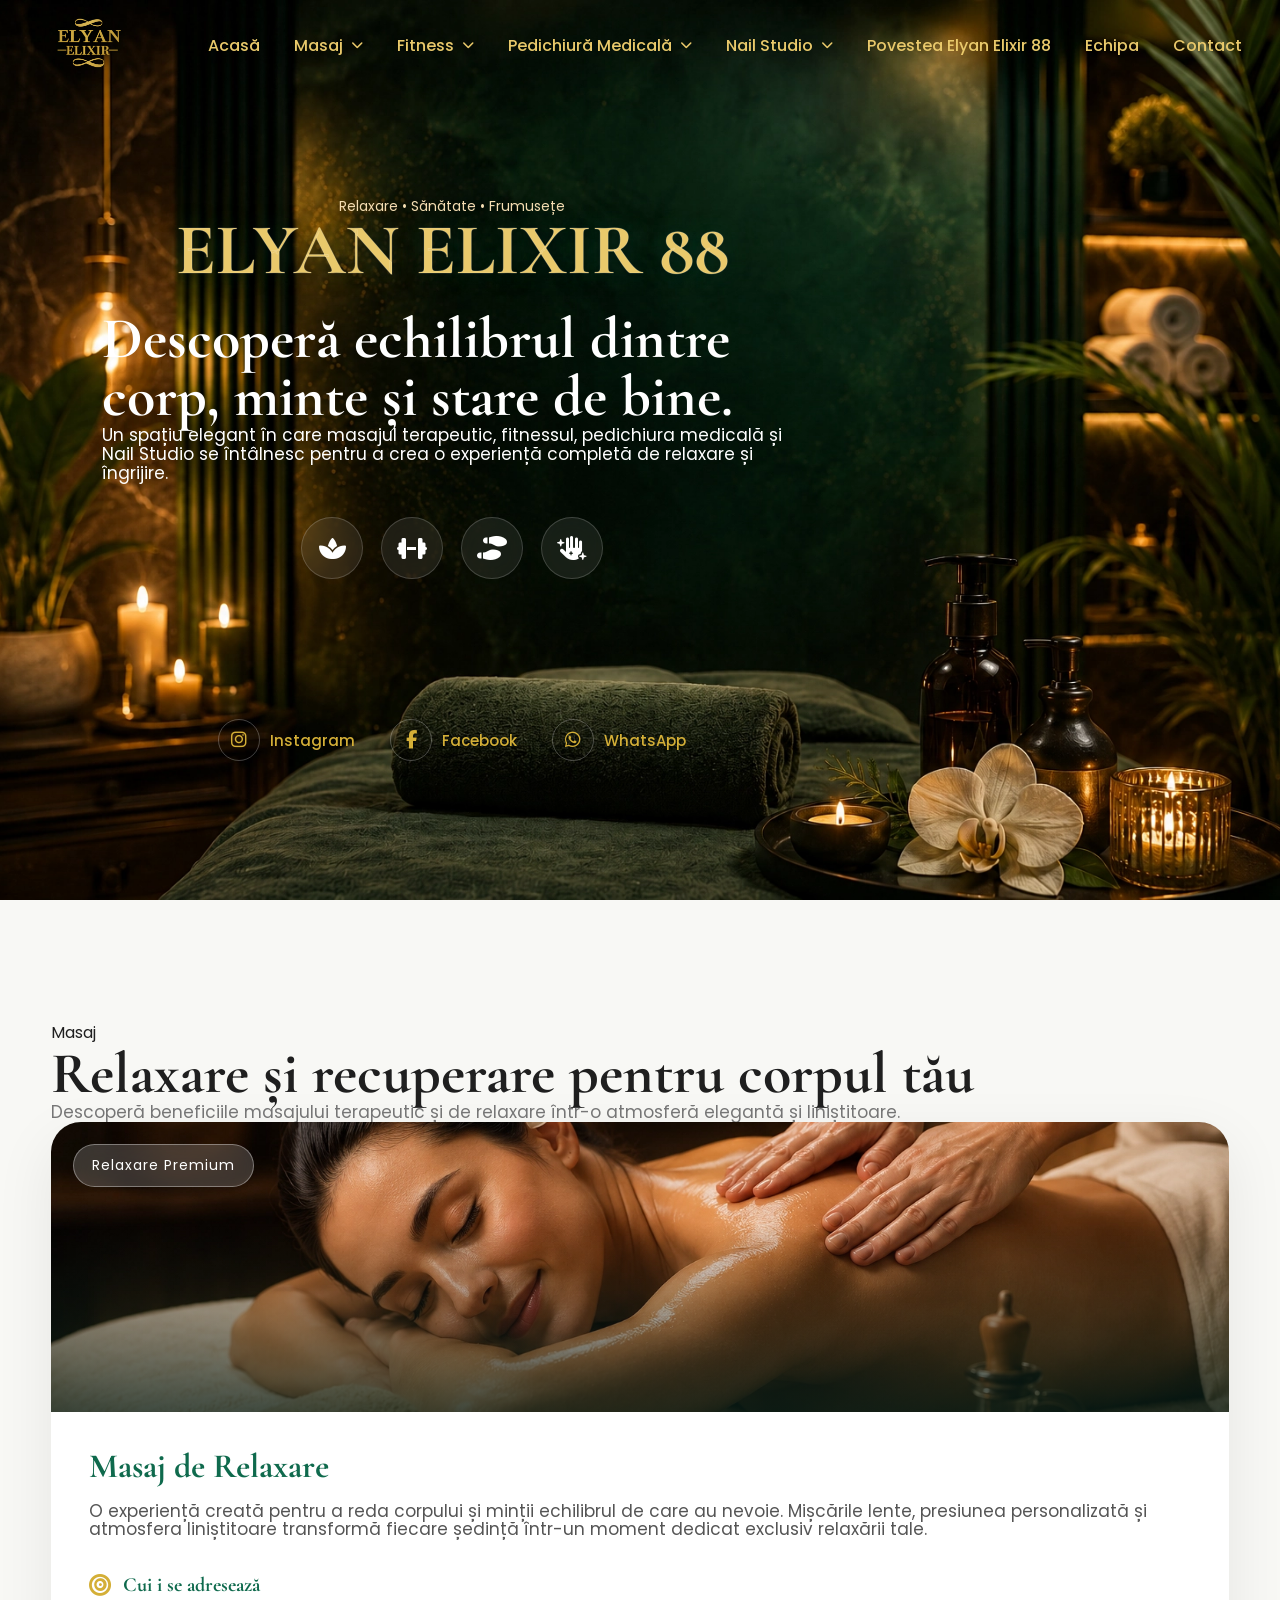
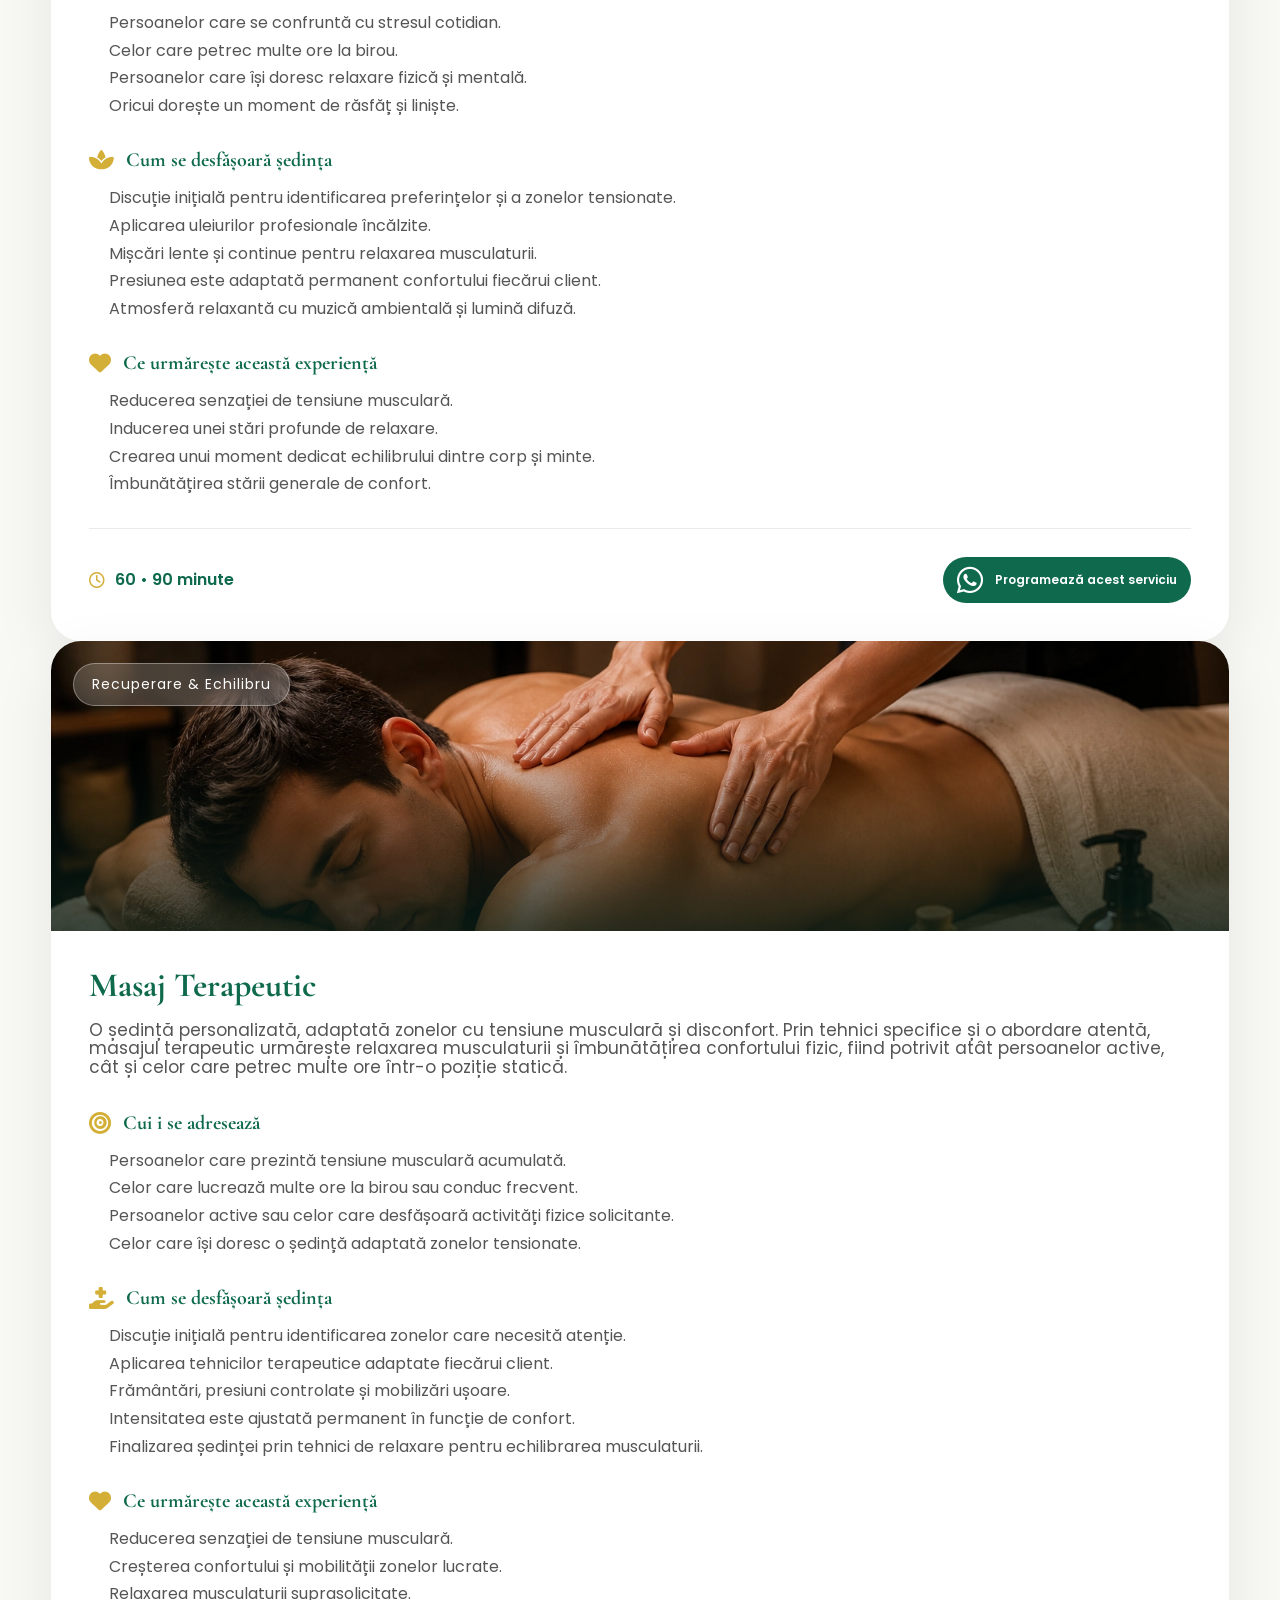
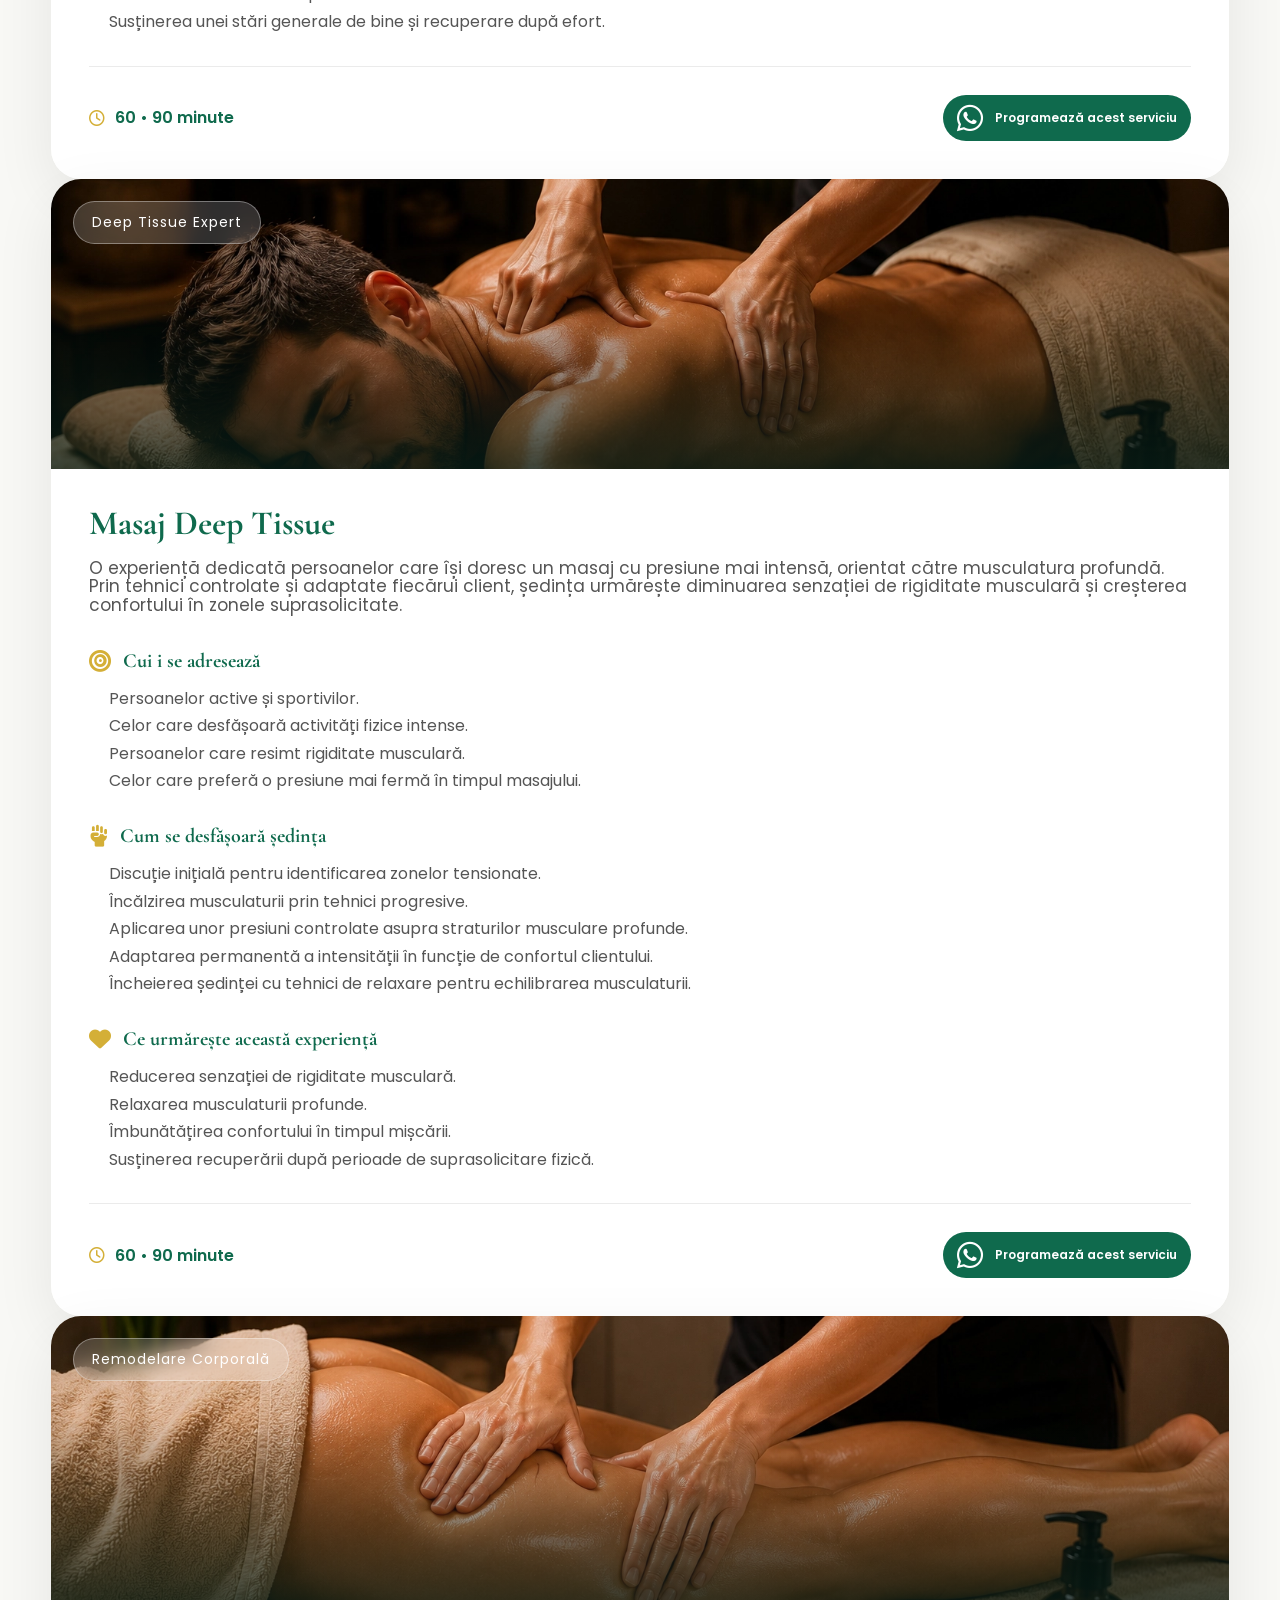
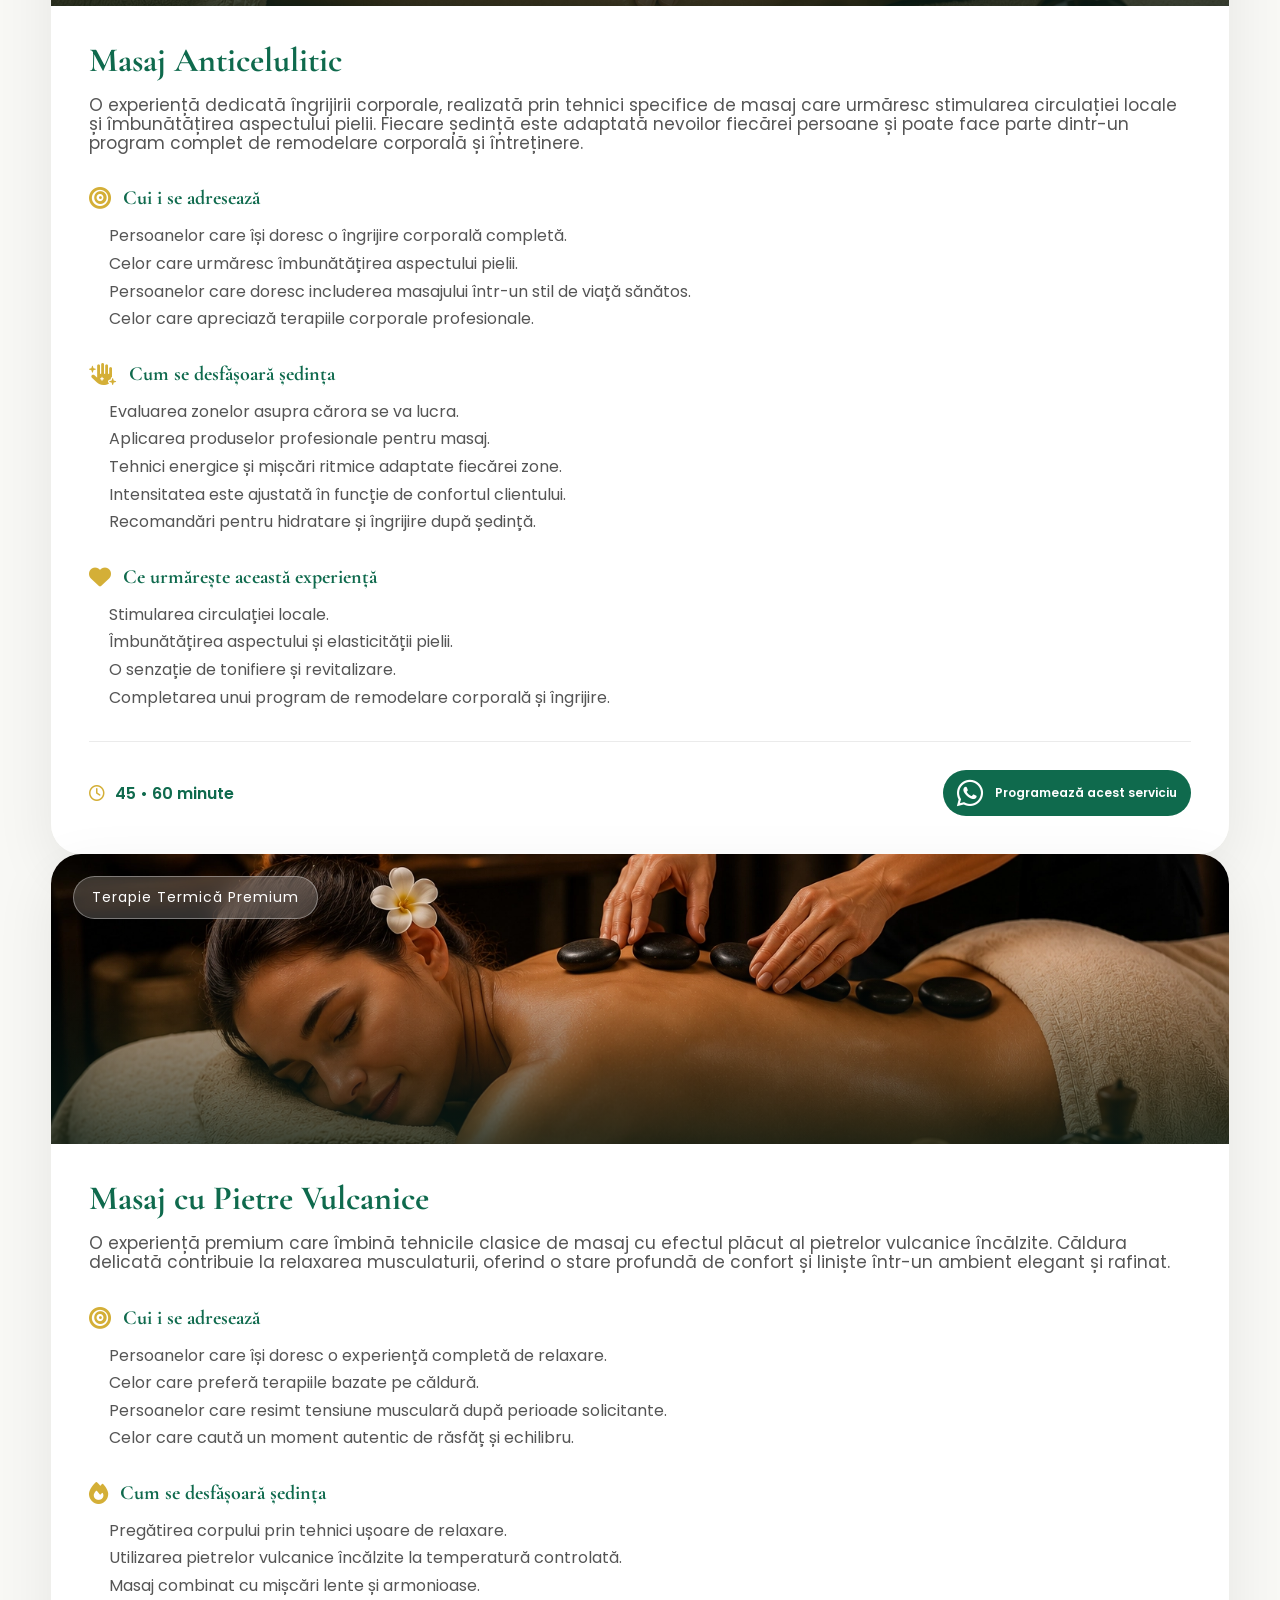
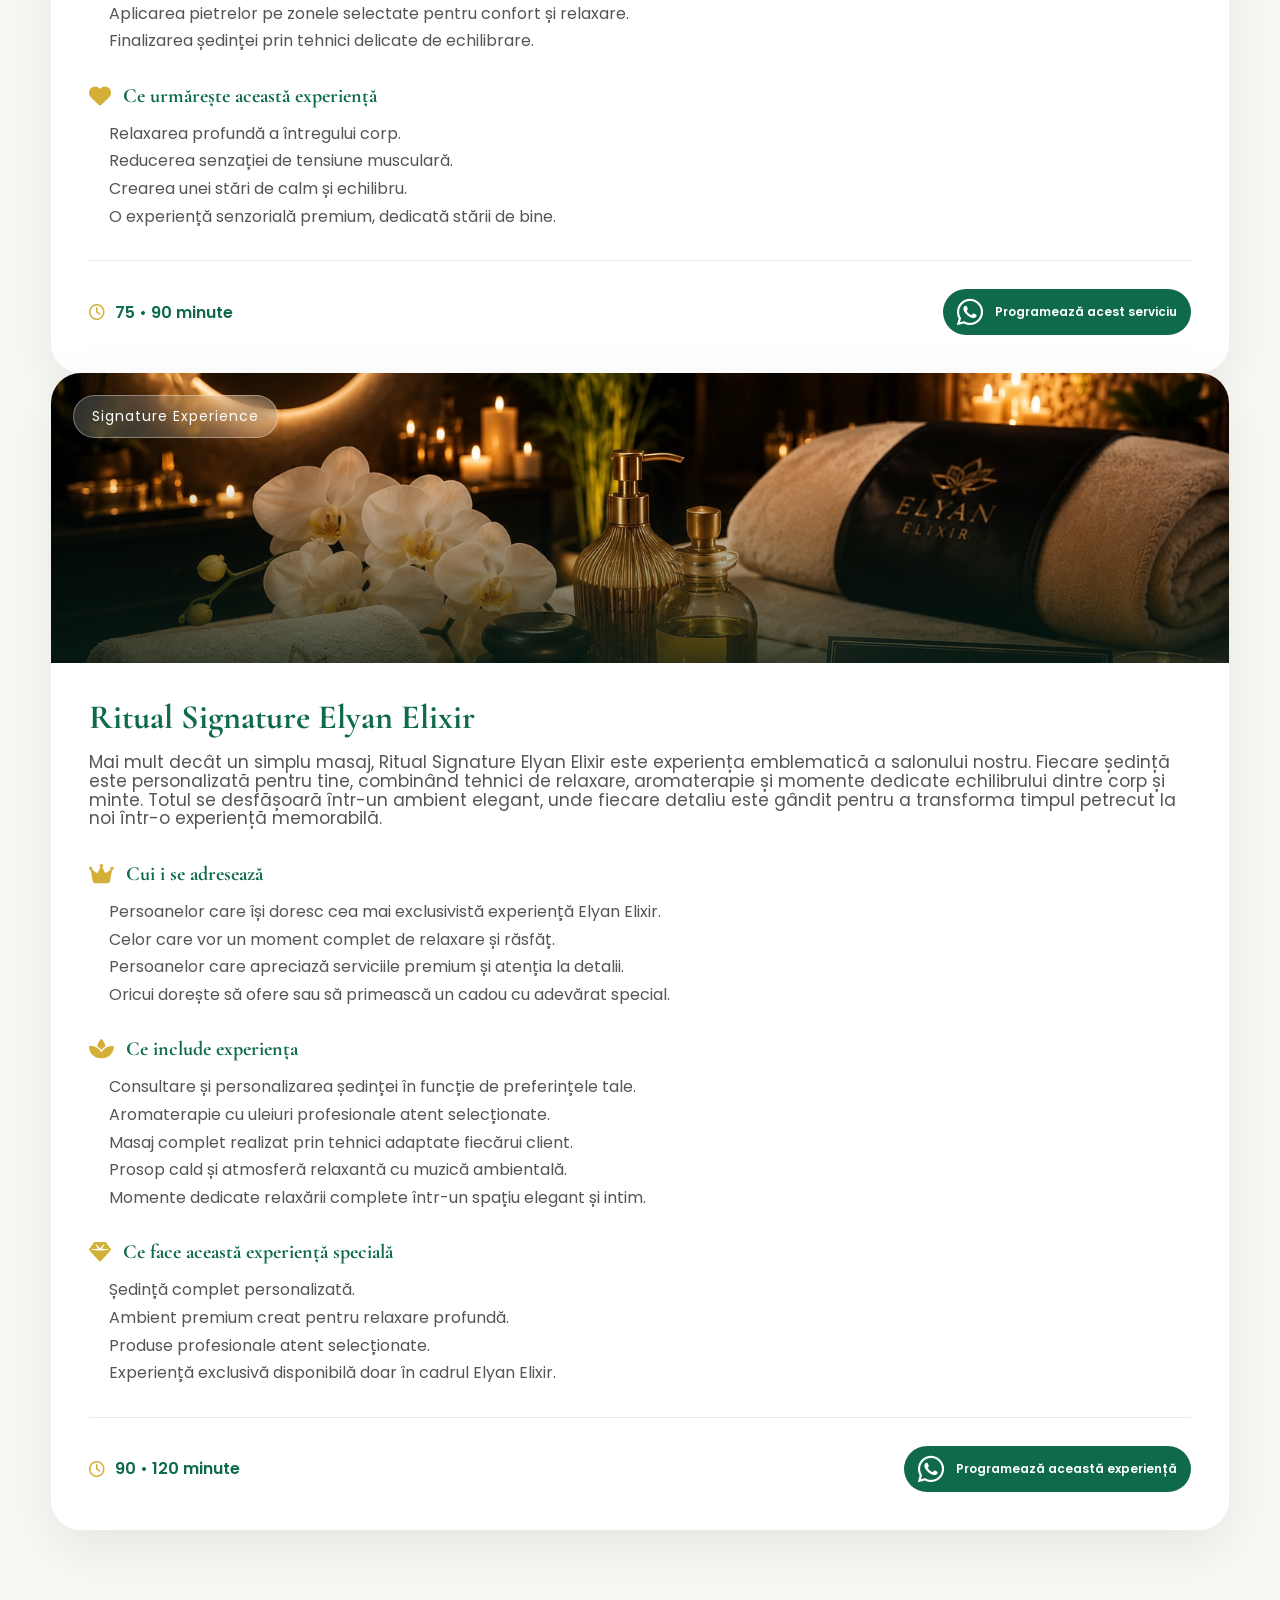
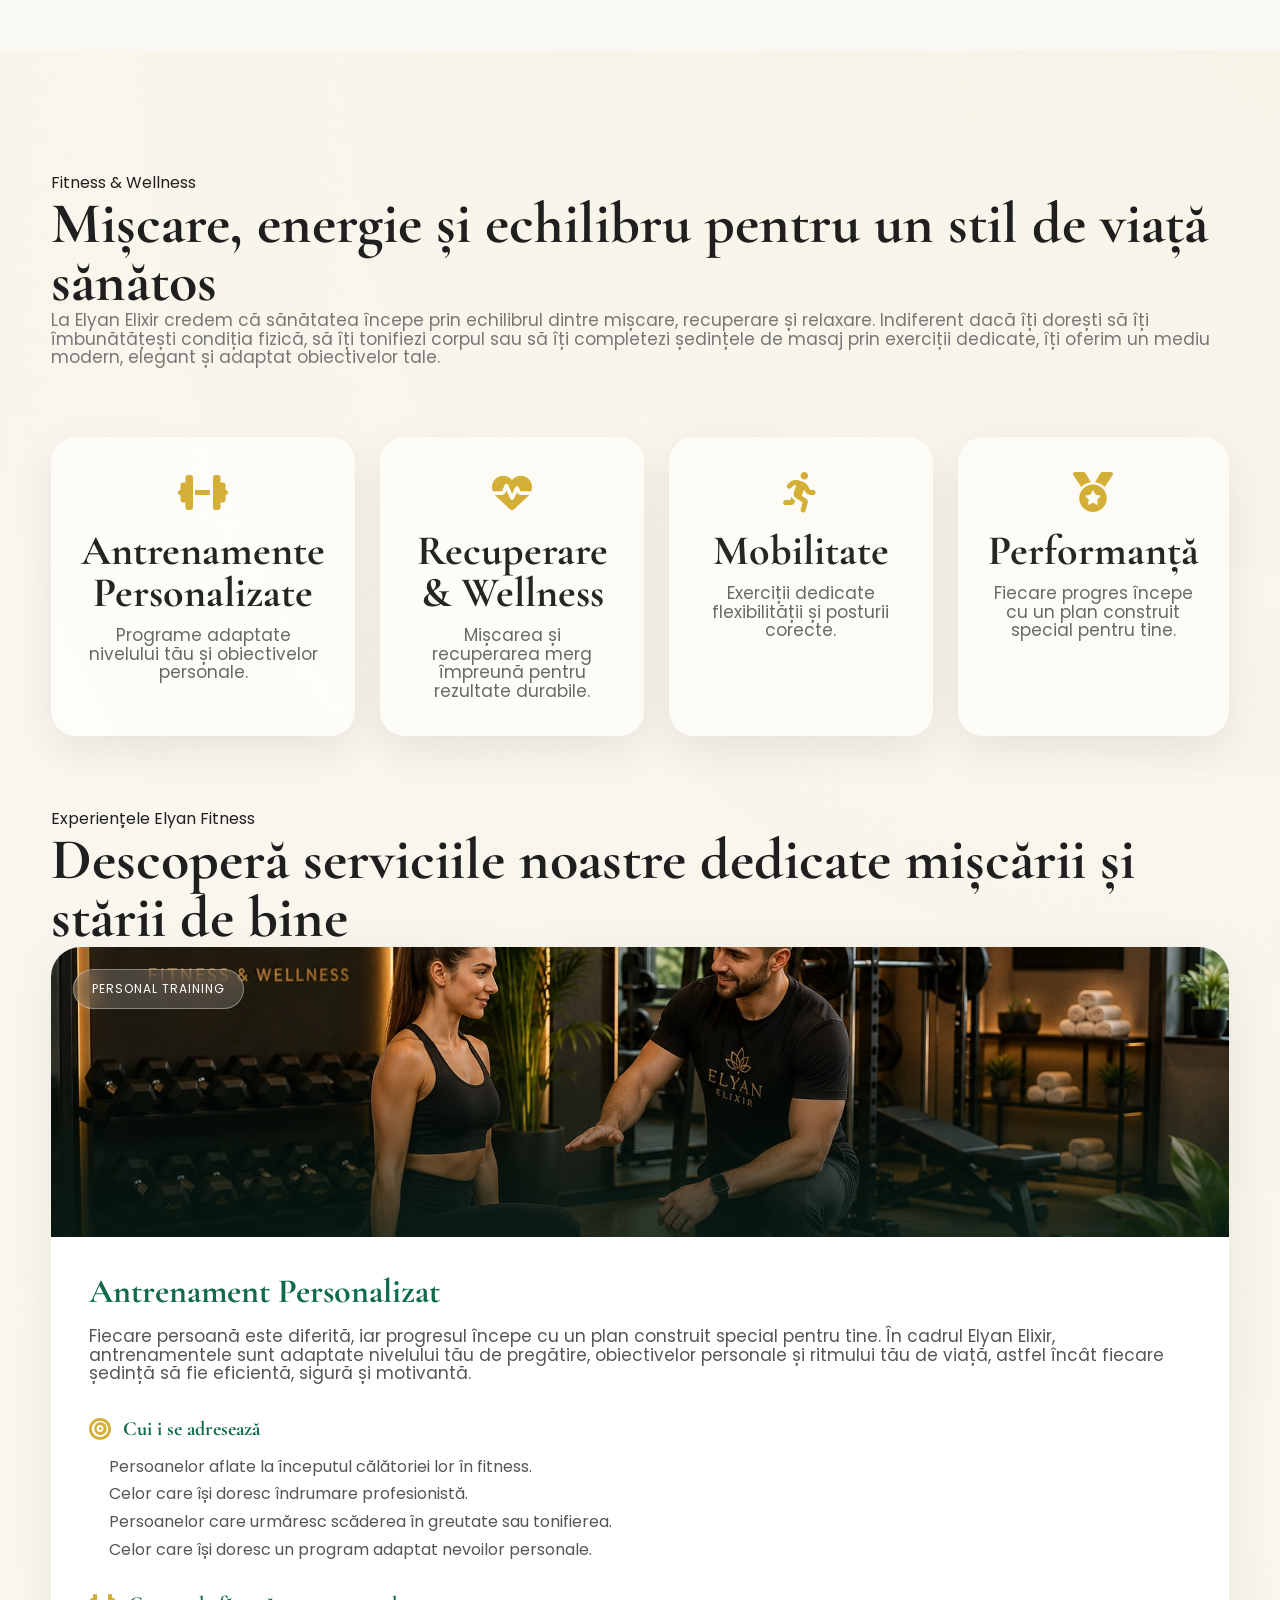
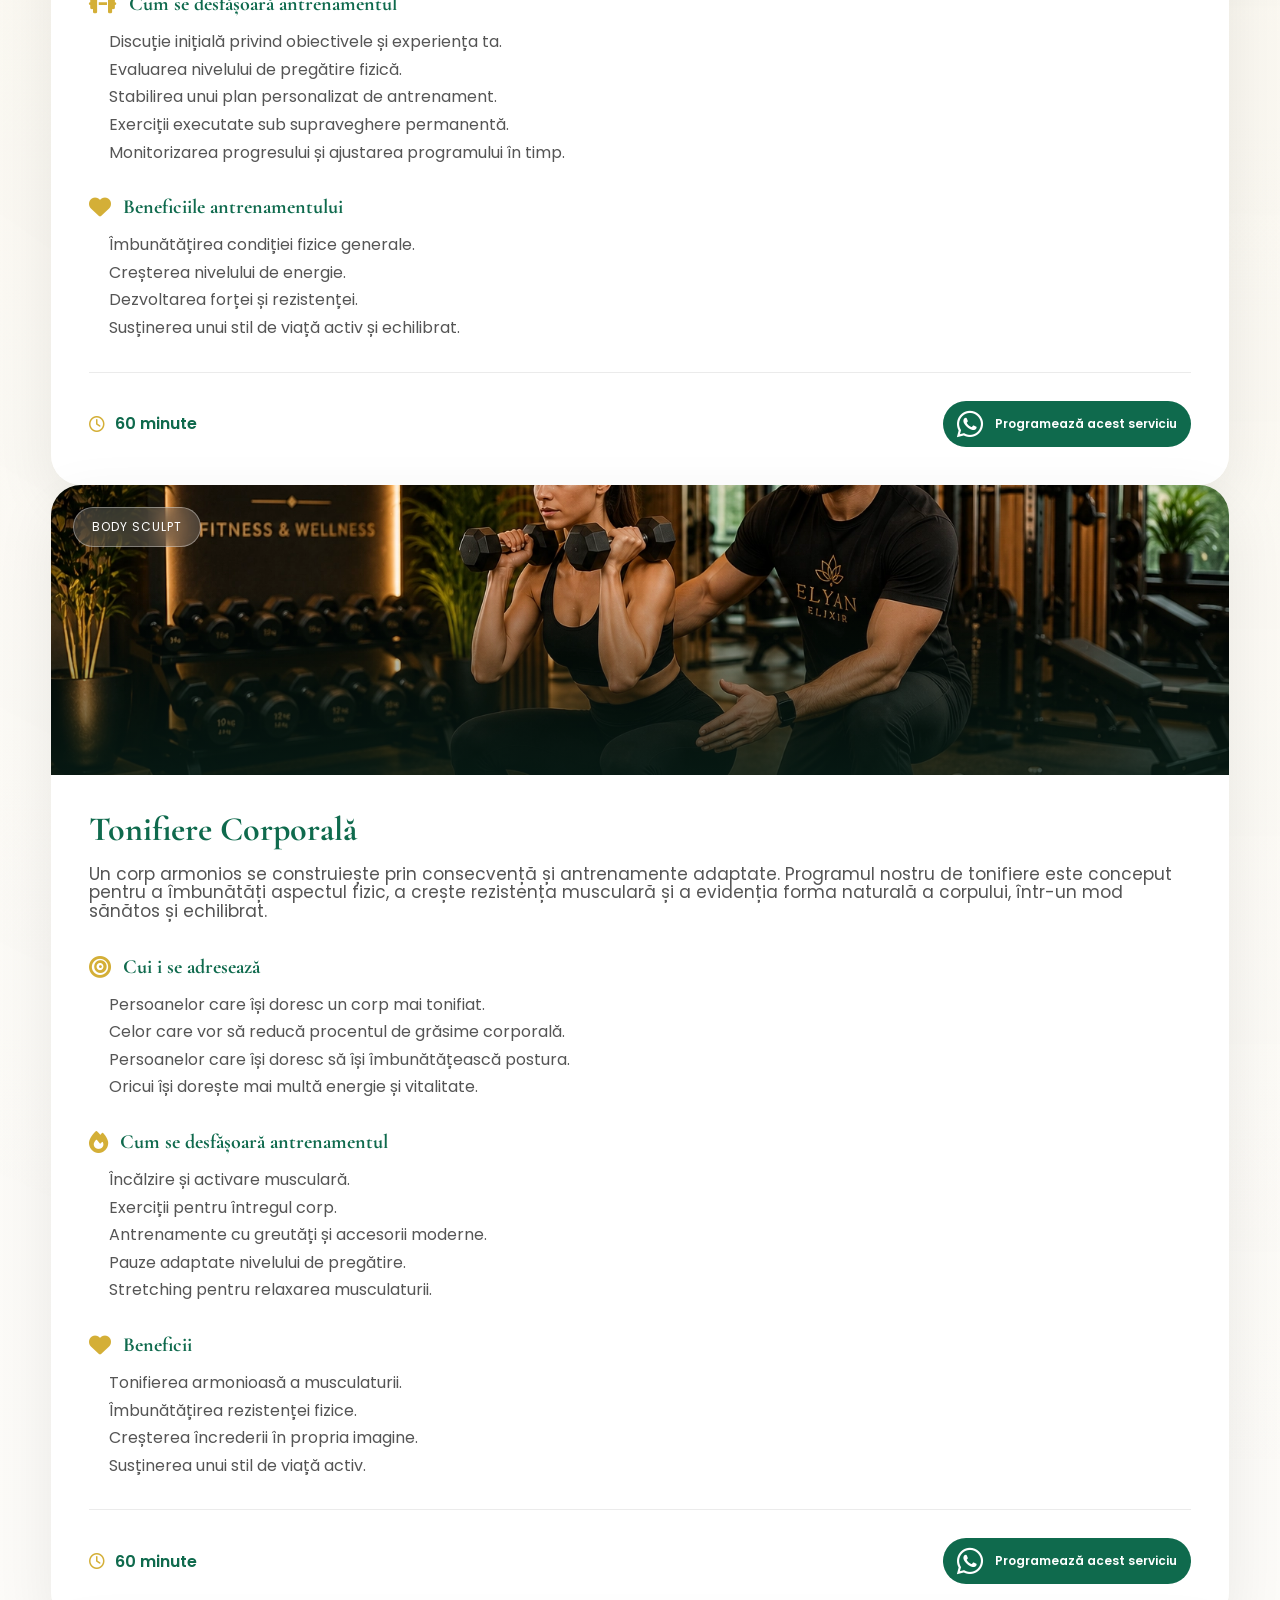
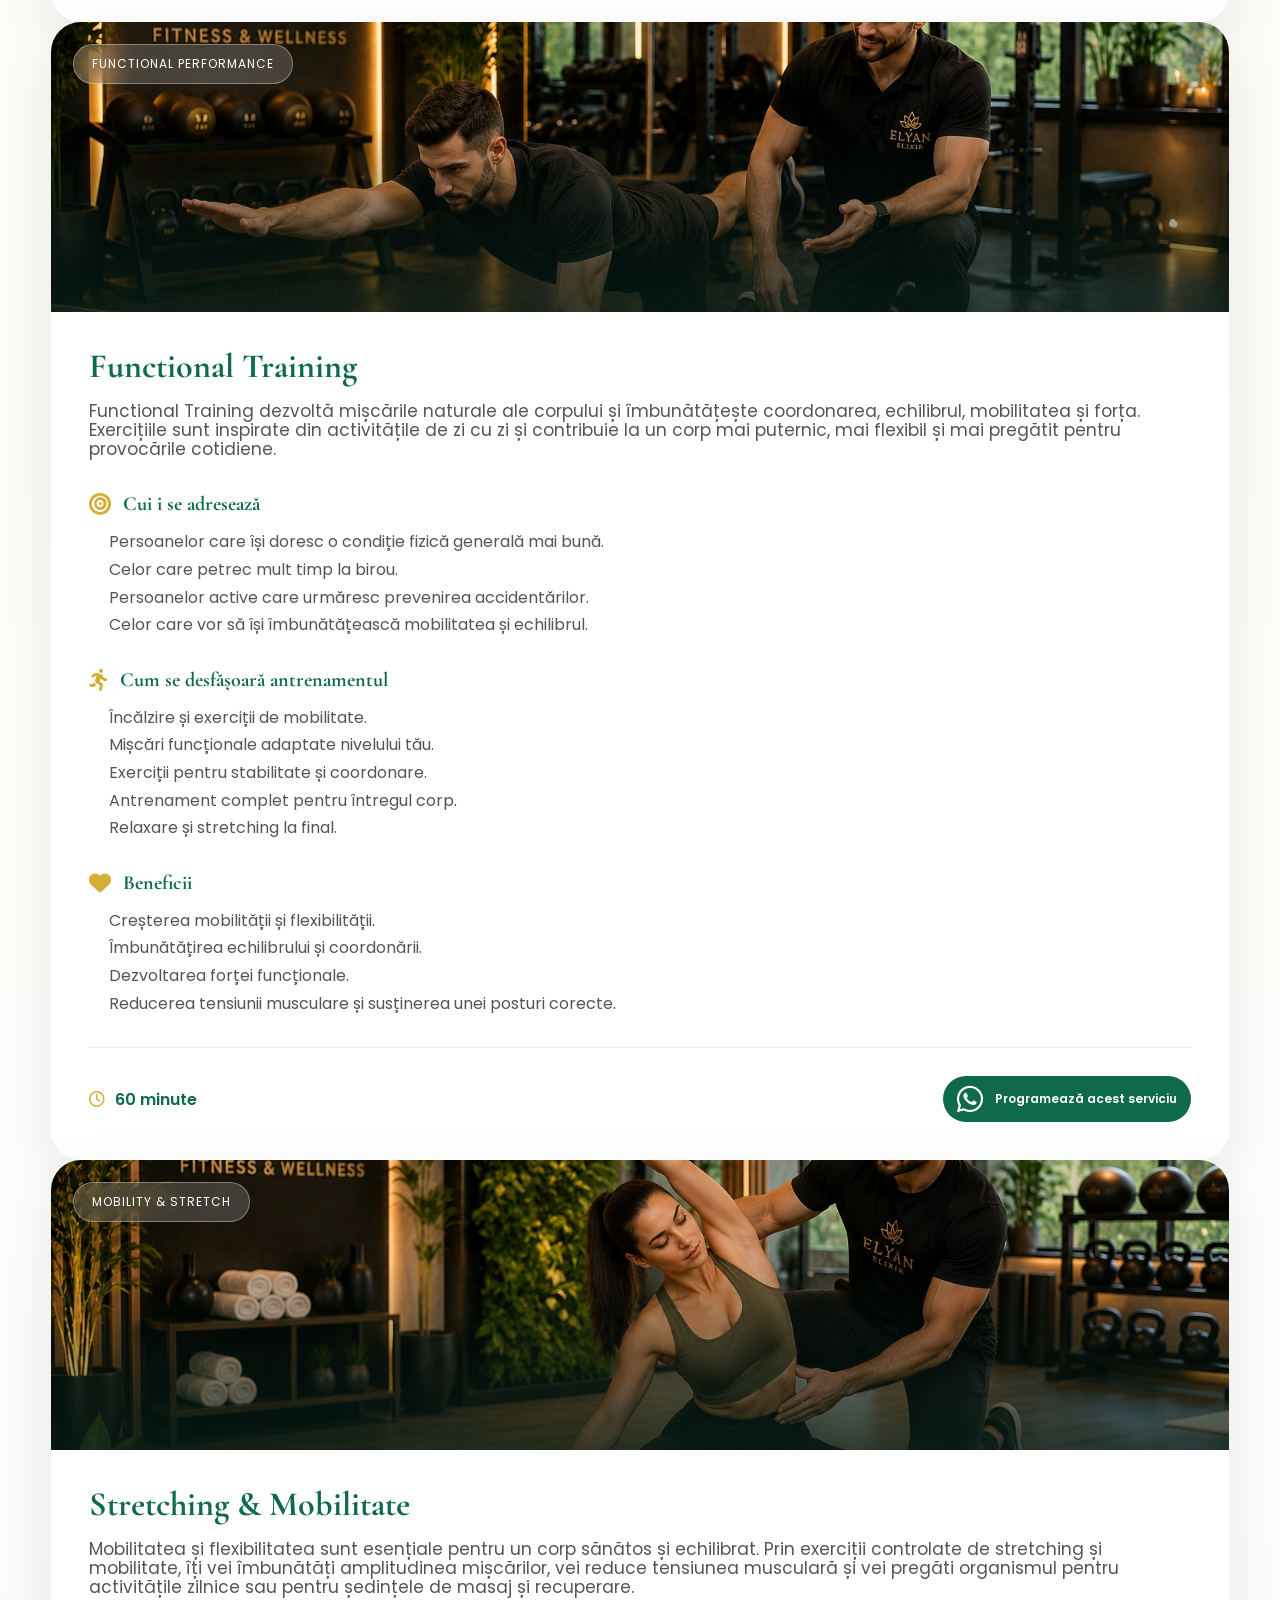
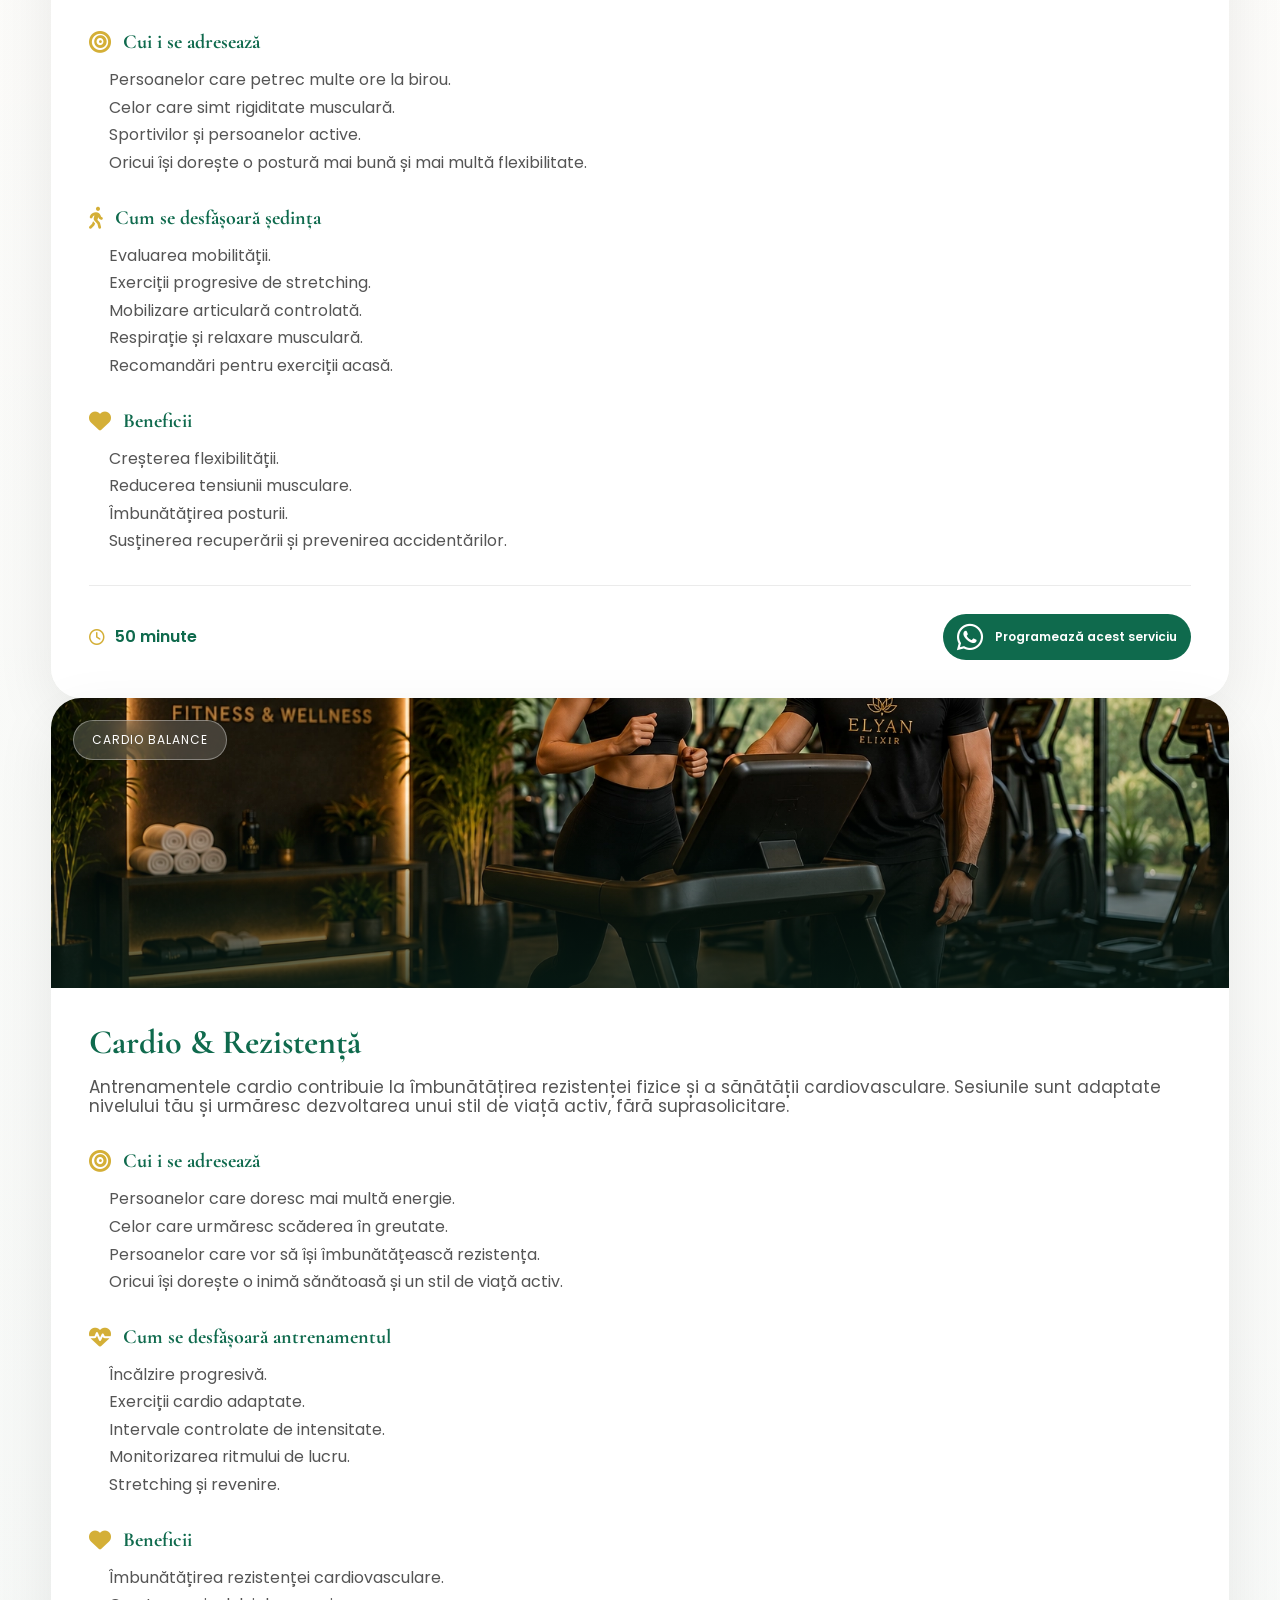
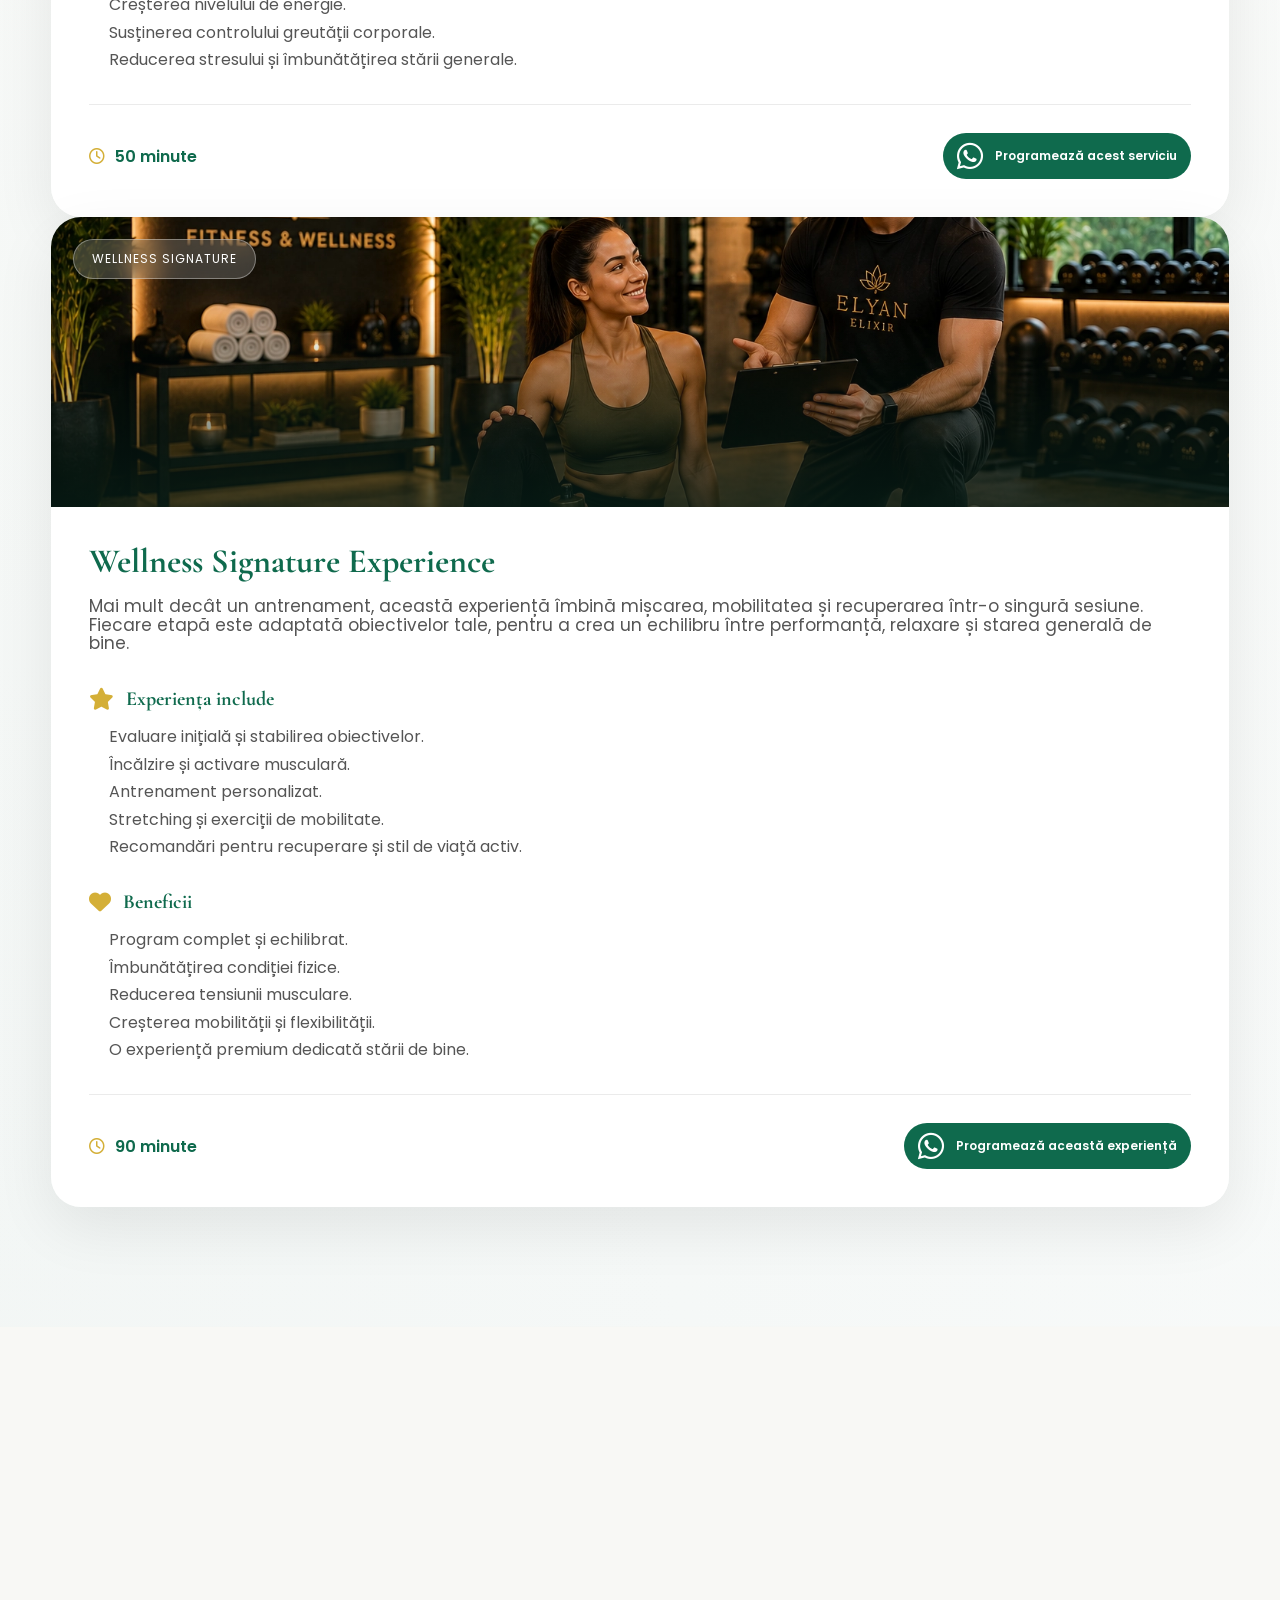
==== index.html @ 44cde55e "Add files via upload" ====
<!DOCTYPE html>
<html lang="ro">

<head>

    <!-- ========================================================= -->
    <!-- BASIC META -->
    <!-- ========================================================= -->

    <meta charset="UTF-8">
    <meta http-equiv="X-UA-Compatible" content="IE=edge">
    <meta name="viewport" content="width=device-width, initial-scale=1.0">

    <!-- ========================================================= -->
    <!-- SEO -->
    <!-- ========================================================= -->

    <title>
        Elyan Elixir 88 | Masaj • Fitness • Pedichiură Medicală • Nail Studio | Târgu Cărbunești
    </title>

    <meta name="description"
        content="Salon premium în Târgu Cărbunești. Masaj terapeutic, fitness, pedichiură medicală și Nail Studio într-o locație elegantă dedicată relaxării și frumuseții.">

    <meta name="keywords"
        content="masaj targu carbunesti, masaj gorj, masaj terapeutic, salon masaj, fitness targu carbunesti, pedichiura medicala gorj, nail studio gorj, salon infrumusetare gorj, wellness gorj, spa gorj">

    <meta name="author"
        content="Elyan Elixir 88">

    <meta name="robots"
        content="index,follow">

    <meta name="theme-color"
        content="#0F6A4D">

    <link rel="canonical"
        href="https://www.elyanelixir88.com">

    <!-- ========================================================= -->
    <!-- OPEN GRAPH -->
    <!-- ========================================================= -->

    <meta property="og:type"
        content="website">

    <meta property="og:title"
        content="Elyan Elixir 88">

    <meta property="og:description"
        content="Masaj • Fitness • Pedichiură Medicală • Nail Studio">

    <meta property="og:image"
        content="images/og-image.jpg">

    <meta property="og:url"
        content="https://www.elyanelixir88.com">

    <meta property="og:locale"
        content="ro_RO">

    <!-- ========================================================= -->
    <!-- TWITTER -->
    <!-- ========================================================= -->

    <meta name="twitter:card"
        content="summary_large_image">

    <meta name="twitter:title"
        content="Elyan Elixir 88">

    <meta name="twitter:description"
        content="Salon premium în Târgu Cărbunești">

    <meta name="twitter:image"
        content="images/og-image.jpg">

    <!-- ========================================================= -->
    <!-- FAVICON -->
    <!-- ========================================================= -->

    <link rel="icon"
        href="images/favicon.png">

    <!-- ========================================================= -->
    <!-- GOOGLE FONTS -->
    <!-- ========================================================= -->

    <link rel="preconnect"
        href="https://fonts.googleapis.com">

    <link rel="preconnect"
        href="https://fonts.gstatic.com"
        crossorigin>

    <link href="https://fonts.googleapis.com/css2?family=Cormorant+Garamond:wght@400;500;600;700&family=Poppins:wght@300;400;500;600;700&display=swap"
        rel="stylesheet">

    <!-- ========================================================= -->
    <!-- FONT AWESOME -->
    <!-- ========================================================= -->

    <link rel="stylesheet"
        href="https://cdnjs.cloudflare.com/ajax/libs/font-awesome/6.7.2/css/all.min.css">

    <!-- ========================================================= -->
    <!-- PRELOAD HERO -->
    <!-- ========================================================= -->

    <link rel="preload"
        as="image"
        href="images/hero1.webp">

    <!-- ========================================================= -->
    <!-- CSS -->
    <!-- ========================================================= -->

    <link rel="stylesheet"
        href="style.css">

</head>

<body>
<div class="page-transition">

    <div class="transition-logo">

        <h2>ELYAN</h2>
        <span>ELIXIR</span>

        <div class="transition-ring"></div>

    </div>

</div>

    <div id="loader">
        <div class="loader-content">
            <img src="images/logo.png"
                alt="Logo Elyan Elixir 88">
            <div class="loader-line"></div>
        </div>
    </div>

    <header>
        <nav class="navbar">
            <!-- ================= LOGO ================= -->
            <a href="#home"
                class="logo">
                <img src="images/logo.png"
                    alt="Elyan Elixir 88">
            </a>

            <!-- ================= MENU ================= -->

            <ul class="nav-links">

                <li>
                    <a href="#home">Acasă</a>
                </li>

                <li class="dropdown">

                    <a href="#massage">
                        Masaj
                        <i class="fa-solid fa-chevron-down"></i>
                    </a>

                    <ul class="dropdown-menu">

                        <li>
                            <a href="#masaj-relaxare">
                                <i class="fa-solid fa-spa"></i>
                                Masaj de Relaxare
                            </a>
                        </li>

                        <li>
                            <a href="#masaj-terapeutic">
                                <i class="fa-solid fa-hand-holding-medical"></i>
                                Masaj Terapeutic
                            </a>
                        </li>

                        <li>
                            <a href="#masaj-deep-tissue">
                                <i class="fa-solid fa-hand-fist"></i>
                                Masaj Deep Tissue
                            </a>
                        </li>

                        <li>
                            <a href="#masaj-anticelulitic">
                                <i class="fa-solid fa-hand-sparkles"></i>
                                Masaj Anticelulitic
                            </a>
                        </li>

                        <li>
                            <a href="#masaj-pietre">
                                <i class="fa-solid fa-fire"></i>
                                Masaj cu Pietre Vulcanice
                            </a>
                        </li>

                        <li>
                            <a href="#masaj-signature">
                                <i class="fa-solid fa-crown"></i>
                                Ritual Signature
                            </a>
                        </li>

                    </ul>

                </li>

                <li class="dropdown">

                    <a href="#fitness">
                        Fitness
                        <i class="fa-solid fa-chevron-down"></i>
                    </a>

                    <ul class="dropdown-menu">

                        <li>
                            <a href="#fitness-antrenament">
                                <i class="fa-solid fa-dumbbell"></i>
                                Antrenament Personalizat
                            </a>
                        </li>

                        <li>
                            <a href="#fitness-tonifiere">
                                <i class="fa-solid fa-fire"></i>
                                Tonifiere Corporală
                            </a>
                        </li>

                        <li>
                            <a href="#fitness-functional">
                                <i class="fa-solid fa-person-running"></i>
                                Functional Training
                            </a>
                        </li>

                        <li>
                            <a href="#fitness-stretching">
                                <i class="fa-solid fa-child-reaching"></i>
                                Stretching & Mobilitate
                            </a>
                        </li>

                        <li>
                            <a href="#fitness-cardio">
                                <i class="fa-solid fa-heart-pulse"></i>
                                Cardio & Rezistență
                            </a>
                        </li>

                        <li>
                            <a href="#fitness-signature">
                                <i class="fa-solid fa-star"></i>
                                Wellness Signature Experience
                            </a>
                        </li>

                    </ul>

                </li>

               <li class="dropdown">

                    <a href="#pedichiura">
                        Pedichiură Medicală
                        <i class="fa-solid fa-chevron-down"></i>
                    </a>

                    <ul class="dropdown-menu">

                        <li>
                            <a href="#pedichiura-completa">
                                <i class="fa-solid fa-shoe-prints"></i>
                                Pedichiură Medicală Completă
                            </a>
                        </li>

                        <li>
                            <a href="#hiperkeratoze">
                                <i class="fa-solid fa-hand-sparkles"></i>
                                Îndepărtarea Hiperkeratozelor
                            </a>
                        </li>

                        <li>
                            <a href="#unghii-incarnate">
                                <i class="fa-solid fa-scissors"></i>
                                Îngrijirea Unghiilor Încarnate
                            </a>
                        </li>

                        <li>
                            <a href="#calcaie-crapate">
                                <i class="fa-solid fa-droplet"></i>
                                Tratament pentru Călcâie Crăpate
                            </a>
                        </li>

                        <li>
                            <a href="#ingrijire-preventiva">
                                <i class="fa-solid fa-shield-heart"></i>
                                Îngrijire Preventivă
                            </a>
                        </li>

                        <li>
                            <a href="#foot-signature">
                                <i class="fa-solid fa-star"></i>
                                Signature Foot Wellness
                            </a>
                        </li>

                    </ul>

                </li>

                <li class="dropdown">

                    <a href="#nails">
                        Nail Studio
                        <i class="fa-solid fa-chevron-down"></i>
                    </a>

                    <ul class="dropdown-menu">

                        <li>
                            <a href="#manichiura-clasica">
                                <i class="fa-regular fa-hand"></i>
                                Manichiură Clasică
                            </a>
                        </li>

                        <li>
                            <a href="#ojasemipermanenta">
                                <i class="fa-solid fa-paintbrush"></i>
                                Ojă Semipermanentă
                            </a>
                        </li>

                        <li>
                            <a href="#constructie-gel">
                                <i class="fa-solid fa-gem"></i>
                                Construcție Gel
                            </a>
                        </li>

                        <li>
                            <a href="#intretinere-gel">
                                <i class="fa-solid fa-wand-magic-sparkles"></i>
                                Întreținere Gel
                            </a>
                        </li>

                        <li>
                            <a href="#nail-art">
                                <i class="fa-solid fa-palette"></i>
                                Nail Art
                            </a>
                        </li>

                        <li>
                            <a href="#signature-nails">
                                <i class="fa-solid fa-crown"></i>
                                Signature Nail Experience
                            </a>
                        </li>

                    </ul>

                </li>

                <li>
                    <a href="#despre">Povestea Elyan Elixir 88</a>
                </li>

                <li>
                    <a href="#echipa">Echipa</a>
                </li>

                <li>
                    <a href="#contact">Contact</a>
                </li>

            </ul>


            <!-- ================= MOBILE MENU ================= -->

            <button class="burger"
                aria-label="Deschide meniul">

                <span></span>
                <span></span>
                <span></span>

            </button>

        </nav>
    </header>

        <div class="mobile-menu">

            <div class="mobile-menu-content">

    <a href="#home">Acasă</a>

    <!-- ================= MASAJ ================= -->

    <div class="mobile-dropdown">

        <button class="mobile-dropdown-btn">

            <span>Masaj</span>

            <i class="fa-solid fa-chevron-down"></i>

        </button>

        <div class="mobile-submenu">

            <a href="#masaj-relaxare">
                <i class="fa-solid fa-spa"></i>
                Masaj de Relaxare
            </a>

            <a href="#masaj-terapeutic">
                <i class="fa-solid fa-hand-holding-medical"></i>
                Masaj Terapeutic
            </a>

            <a href="#masaj-deep-tissue">
                <i class="fa-solid fa-hand-fist"></i>
                Masaj Deep Tissue
            </a>

            <a href="#masaj-anticelulitic">
                <i class="fa-solid fa-hand-sparkles"></i>
                Masaj Anticelulitic
            </a>

            <a href="#masaj-pietre">
                <i class="fa-solid fa-fire"></i>
                Masaj cu Pietre Vulcanice
            </a>

            <a href="#masaj-signature">
                <i class="fa-solid fa-crown"></i>
                Ritual Signature
            </a>

        </div>

    </div>

    <!-- ================= FITNESS ================= -->

    <div class="mobile-dropdown">

        <button class="mobile-dropdown-btn">

            <span>Fitness</span>

            <i class="fa-solid fa-chevron-down"></i>

        </button>

        <div class="mobile-submenu">

            <a href="#fitness-antrenament">
                <i class="fa-solid fa-dumbbell"></i>
                Antrenament Personalizat
            </a>

            <a href="#fitness-tonifiere">
                <i class="fa-solid fa-fire"></i>
                Tonifiere Corporală
            </a>

            <a href="#fitness-functional">
                <i class="fa-solid fa-person-running"></i>
                Functional Training
            </a>

            <a href="#fitness-stretching">
                <i class="fa-solid fa-child-reaching"></i>
                Stretching & Mobilitate
            </a>

            <a href="#fitness-cardio">
                <i class="fa-solid fa-heart-pulse"></i>
                Cardio & Rezistență
            </a>

            <a href="#fitness-signature">
                <i class="fa-solid fa-star"></i>
                Wellness Signature Experience
            </a>

        </div>

    </div>

    <!-- ================= PEDICHIURĂ ================= -->

    <div class="mobile-dropdown">

        <button class="mobile-dropdown-btn">

            <span>Pedichiură Medicală</span>

            <i class="fa-solid fa-chevron-down"></i>

        </button>

        <div class="mobile-submenu">

            <a href="#pedichiura-completa">
                <i class="fa-solid fa-shoe-prints"></i>
                Pedichiură Medicală Completă
            </a>

            <a href="#hiperkeratoze">
                <i class="fa-solid fa-hand-sparkles"></i>
                Îndepărtarea Hiperkeratozelor
            </a>

            <a href="#unghii-incarnate">
                <i class="fa-solid fa-scissors"></i>
                Îngrijirea Unghiilor Încarnate
            </a>

            <a href="#calcaie-crapate">
                <i class="fa-solid fa-droplet"></i>
                Tratament pentru Călcâie Crăpate
            </a>

            <a href="#ingrijire-preventiva">
                <i class="fa-solid fa-shield-heart"></i>
                Îngrijire Preventivă
            </a>

            <a href="#foot-signature">
                <i class="fa-solid fa-star"></i>
                Signature Foot Wellness
            </a>

        </div>

    </div>

    <!-- ================= NAIL STUDIO ================= -->

    <div class="mobile-dropdown">

        <button class="mobile-dropdown-btn">

            <span>Nail Studio</span>

            <i class="fa-solid fa-chevron-down"></i>

        </button>

        <div class="mobile-submenu">

            <a href="#manichiura-clasica">
                <i class="fa-regular fa-hand"></i>
                Manichiură Clasică
            </a>

            <a href="#ojasemipermanenta">
                <i class="fa-solid fa-paintbrush"></i>
                Ojă Semipermanentă
            </a>

            <a href="#constructie-gel">
                <i class="fa-solid fa-gem"></i>
                Construcție Gel
            </a>

            <a href="#intretinere-gel">
                <i class="fa-solid fa-wand-magic-sparkles"></i>
                Întreținere Gel
            </a>

            <a href="#nail-art">
                <i class="fa-solid fa-palette"></i>
                Nail Art
            </a>

            <a href="#signature-nails">
                <i class="fa-solid fa-crown"></i>
                Signature Nail Experience
            </a>

        </div>

    </div>

    <a href="#despre">Povestea Elyan Elixir 88</a>
    <a href="#echipa">Echipa</a>
    <a href="#contact">Contact</a>

    <div class="mobile-contact">

        <a href="tel:+40769729403">
            <i class="fa-solid fa-phone"></i>
            +40 769 729 403
        </a>

        <a href="https://wa.me/40769729403?text=Bună! Doresc o programare."
           target="_blank">
            <i class="fa-brands fa-whatsapp"></i>
            WhatsApp
        </a>

        <a href="https://www.google.com/maps/place/Strada+G%C4%83rii+24,+215500+T%C3%A2rgu+C%C4%83rbune%C8%99ti/@44.9548155,23.5060661,650m/data=!3m2!1e3!4b1!4m6!3m5!1s0x47527f469e046257:0xd457b21e8ea69012!8m2!3d44.9548155!4d23.508641!16s%2Fg%2F11cs7skjn_?entry=ttu&g_ep=EgoyMDI2MDcxMi4wIKXMDSoASAFQAw%3D%3D"
           target="_blank"
           rel="noopener noreferrer"
           class="mobile-address">

            <i class="fa-solid fa-location-dot"></i>

            Strada Gării nr. 24<br>
            Târgu Cărbunești

        </a>

    </div>

</div>

        </div>
    <div class="mobile-overlay"></div>

    <section class="hero"
        id="home">

        <!-- ================= SLIDER ================= -->

        <div class="hero-slider">
            <div class="slide active"></div>
            <div class="slide"></div>
            <div class="slide"></div>

        </div>

        <div class="hero-overlay"></div>

        <div class="hero-content">
            <p class="hero-subtitle">
                Relaxare • Sănătate • Frumusețe
            </p>
            <h1>
                Elyan Elixir 88
            </h1>
            <h2>
                Descoperă echilibrul dintre corp,
                minte și stare de bine.
            </h2>
            <p class="hero-description">
                Un spațiu elegant în care masajul terapeutic,
                fitnessul, pedichiura medicală și Nail Studio
                se întâlnesc pentru a crea o experiență completă
                de relaxare și îngrijire.
            </p>

            <div class="hero-services">

    <a href="#massage" class="hero-service" aria-label="Masaj">
        <i class="fa-solid fa-spa"></i>
    </a>

    <a href="#fitness" class="hero-service" aria-label="Fitness">
        <i class="fa-solid fa-dumbbell"></i>
    </a>

    <a href="#pedichiura" class="hero-service" aria-label="Pedichiură Medicală">
        <i class="fa-solid fa-shoe-prints"></i>
    </a>

    <a href="#nails" class="hero-service" aria-label="Nail Studio">
        <i class="fa-solid fa-hand-sparkles"></i>
    </a>

</div>

            <div class="hero-social">
                <a href="https://www.instagram.com/"
                target="_blank"
                rel="noopener">
                    <i class="fa-brands fa-instagram"></i>
                    <span>Instagram</span>
                </a>

                <a href="https://www.facebook.com/"
                target="_blank"
                rel="noopener">
                    <i class="fa-brands fa-facebook-f"></i>
                    <span>Facebook</span>
                </a>

                <a href="https://wa.me/40769729403"
                target="_blank"
                rel="noopener">
                    <i class="fa-brands fa-whatsapp"></i>
                    <span>WhatsApp</span>
                </a>
            </div>
        </div>


    </section>
        <!-- ========================================================= -->
    <!-- MAIN -->
    <!-- ========================================================= -->

    <main>

             
        <!-- ========================================================= -->
        <!-- MASAJ -->
        <!-- ========================================================= -->

        <section id="massage" class="section reveal">

            <div class="container">

                <div class="section-title reveal ">

                    <span>Masaj</span>

                    <h2>
                        Relaxare și recuperare pentru corpul tău
                    </h2>
                   
                    <p>
                        Descoperă beneficiile masajului terapeutic și de relaxare
                        într-o atmosferă elegantă și liniștitoare.
                    </p>
                 
                </div>

                <div class="services-grid">

                    <div id="masaj-relaxare" class="service-card">
                        <div class="service-image">
                            <img src="images/massage1.webp"
                                alt="Masaj de Relaxare">
                            <span class="service-category">
                                Relaxare Premium
                            </span>
                        </div>
                        <div class="service-content">
                            <h3>Masaj de Relaxare</h3>
                            <p class="service-intro">
                                O experiență creată pentru a reda corpului și minții echilibrul de care au nevoie.
                                Mișcările lente, presiunea personalizată și atmosfera liniștitoare transformă fiecare
                                ședință într-un moment dedicat exclusiv relaxării tale.
                            </p>
                            <div class="service-block">
                                <h4>
                                    <i class="fa-solid fa-bullseye"></i>
                                    Cui i se adresează
                                </h4>
                                <ul>
                                    <li>Persoanelor care se confruntă cu stresul cotidian.</li>
                                    <li>Celor care petrec multe ore la birou.</li>
                                    <li>Persoanelor care își doresc relaxare fizică și mentală.</li>
                                    <li>Oricui dorește un moment de răsfăț și liniște.</li>
                                </ul>
                            </div>
                            <div class="service-block">
                                <h4>
                                    <i class="fa-solid fa-spa"></i>
                                    Cum se desfășoară ședința
                                </h4>
                                <ul>
                                    <li>Discuție inițială pentru identificarea preferințelor și a zonelor tensionate.</li>
                                    <li>Aplicarea uleiurilor profesionale încălzite.</li>
                                    <li>Mișcări lente și continue pentru relaxarea musculaturii.</li>
                                    <li>Presiunea este adaptată permanent confortului fiecărui client.</li>
                                    <li>Atmosferă relaxantă cu muzică ambientală și lumină difuză.</li>
                                </ul>
                            </div>
                            <div class="service-block">

                                <h4>
                                    <i class="fa-solid fa-heart"></i>
                                    Ce urmărește această experiență
                                </h4>

                                <ul>
                                    <li>Reducerea senzației de tensiune musculară.</li>
                                    <li>Inducerea unei stări profunde de relaxare.</li>
                                    <li>Crearea unui moment dedicat echilibrului dintre corp și minte.</li>
                                    <li>Îmbunătățirea stării generale de confort.</li>
                                </ul>
                            </div>

                            <div class="service-footer">

                                <div class="service-duration">

                                    <i class="fa-regular fa-clock"></i>

                                    <span>60 • 90 minute</span>

                                </div>

                                <a class="service-btn"

                                    target="_blank"

                                    href="https://wa.me/40769729403?text=Bună%20ziua!%20🌿%20Aș%20dori%20o%20programare%20pentru%20serviciul%20Masaj%20de%20Relaxare.%20Îmi%20puteți%20spune%20când%20aveți%20locuri%20disponibile%3F%20Mulțumesc!">

                                    <i class="fa-brands fa-whatsapp"></i>

                                    Programează acest serviciu

                                </a>

                            </div>

                        </div>

                    </div>

                    <div id="masaj-terapeutic" class="service-card">
                        <div class="service-image">
                            <img src="images/massage2.webp"
                                alt="Masaj Terapeutic">
                            <span class="service-category">
                                Recuperare & Echilibru
                            </span>
                        </div>
                        <div class="service-content">
                            <h3>Masaj Terapeutic</h3>
                            <p class="service-intro">
                                O ședință personalizată, adaptată zonelor cu tensiune musculară și disconfort.
                                Prin tehnici specifice și o abordare atentă, masajul terapeutic urmărește relaxarea
                                musculaturii și îmbunătățirea confortului fizic, fiind potrivit atât persoanelor active,
                                cât și celor care petrec multe ore într-o poziție statică.
                            </p>
                            <div class="service-block">
                                <h4>
                                    <i class="fa-solid fa-bullseye"></i>
                                    Cui i se adresează
                                </h4>
                                <ul>
                                    <li>Persoanelor care prezintă tensiune musculară acumulată.</li>
                                    <li>Celor care lucrează multe ore la birou sau conduc frecvent.</li>
                                    <li>Persoanelor active sau celor care desfășoară activități fizice solicitante.</li>
                                    <li>Celor care își doresc o ședință adaptată zonelor tensionate.</li>
                                </ul>

                            </div>

                            <div class="service-block">
                                <h4>
                                    <i class="fa-solid fa-hand-holding-medical"></i>
                                    Cum se desfășoară ședința
                                </h4>
                                <ul>
                                    <li>Discuție inițială pentru identificarea zonelor care necesită atenție.</li>
                                    <li>Aplicarea tehnicilor terapeutice adaptate fiecărui client.</li>
                                    <li>Frământări, presiuni controlate și mobilizări ușoare.</li>
                                    <li>Intensitatea este ajustată permanent în funcție de confort.</li>
                                    <li>Finalizarea ședinței prin tehnici de relaxare pentru echilibrarea musculaturii.</li>
                                </ul>

                            </div>
                            <div class="service-block">
                                <h4>
                                    <i class="fa-solid fa-heart"></i>
                                    Ce urmărește această experiență
                                </h4>
                                <ul>
                                    <li>Reducerea senzației de tensiune musculară.</li>
                                    <li>Creșterea confortului și mobilității zonelor lucrate.</li>
                                    <li>Relaxarea musculaturii suprasolicitate.</li>
                                    <li>Susținerea unei stări generale de bine și recuperare după efort.</li>
                                </ul>
                            </div>

                            <div class="service-footer">
                                <div class="service-duration">
                                    <i class="fa-regular fa-clock"></i>
                                    <span>60 • 90 minute</span>
                                </div>
                                <a class="service-btn"
                                    target="_blank"
                                    href="https://wa.me/40769729403?text=Bună%20ziua!%20💆%20Aș%20dori%20o%20programare%20pentru%20serviciul%20Masaj%20Terapeutic.%20Îmi%20puteți%20spune%20când%20aveți%20locuri%20disponibile%3F%20Mulțumesc!">
                                    <i class="fa-brands fa-whatsapp"></i>
                                    Programează acest serviciu
                                </a>
                            </div>
                        </div>

                    </div>

                    <div id="masaj-deep-tissue" class="service-card">
                        <div class="service-image">
                            <img src="images/massage3.webp"
                                alt="Masaj Deep Tissue">
                            <span class="service-category">
                                Deep Tissue Expert
                            </span>
                        </div>
                        <div class="service-content">
                            <h3>Masaj Deep Tissue</h3>
                            <p class="service-intro">
                                O experiență dedicată persoanelor care își doresc un masaj cu presiune mai intensă,
                                orientat către musculatura profundă. Prin tehnici controlate și adaptate fiecărui client,
                                ședința urmărește diminuarea senzației de rigiditate musculară și creșterea confortului
                                în zonele suprasolicitate.
                            </p>
                            <div class="service-block">
                                <h4>
                                    <i class="fa-solid fa-bullseye"></i>
                                    Cui i se adresează
                                </h4>
                                <ul>
                                    <li>Persoanelor active și sportivilor.</li>
                                    <li>Celor care desfășoară activități fizice intense.</li>
                                    <li>Persoanelor care resimt rigiditate musculară.</li>
                                    <li>Celor care preferă o presiune mai fermă în timpul masajului.</li>
                                </ul>
                            </div>
                            <div class="service-block">
                                <h4>
                                    <i class="fa-solid fa-hand-fist"></i>
                                    Cum se desfășoară ședința
                                </h4>
                                <ul>
                                    <li>Discuție inițială pentru identificarea zonelor tensionate.</li>
                                    <li>Încălzirea musculaturii prin tehnici progresive.</li>
                                    <li>Aplicarea unor presiuni controlate asupra straturilor musculare profunde.</li>
                                    <li>Adaptarea permanentă a intensității în funcție de confortul clientului.</li>
                                    <li>Încheierea ședinței cu tehnici de relaxare pentru echilibrarea musculaturii.</li>
                                </ul>
                            </div>

                            <div class="service-block">
                                <h4>
                                    <i class="fa-solid fa-heart"></i>
                                    Ce urmărește această experiență
                                </h4>
                                <ul>
                                    <li>Reducerea senzației de rigiditate musculară.</li>
                                    <li>Relaxarea musculaturii profunde.</li>
                                    <li>Îmbunătățirea confortului în timpul mișcării.</li>
                                    <li>Susținerea recuperării după perioade de suprasolicitare fizică.</li>
                                </ul>
                            </div>

                            <div class="service-footer">
                                <div class="service-duration">
                                    <i class="fa-regular fa-clock"></i>
                                    <span>60 • 90 minute</span>
                                </div>
                                <a class="service-btn"
                                    target="_blank"
                                    href="https://wa.me/40769729403?text=Bună%20ziua!%20💪%20Aș%20dori%20o%20programare%20pentru%20serviciul%20Masaj%20Deep%20Tissue.%20Îmi%20puteți%20spune%20când%20aveți%20locuri%20disponibile%3F%20Mulțumesc!">
                                    <i class="fa-brands fa-whatsapp"></i>
                                    Programează acest serviciu
                                </a>
                            </div>
                        </div>
                    </div>

                    <div id="masaj-anticelulitic" class="service-card">
                        <div class="service-image">
                            <img src="images/massage4.webp"
                                alt="Masaj Anticelulitic">
                            <span class="service-category">
                                Remodelare Corporală
                            </span>
                        </div>

                        <div class="service-content">
                            <h3>Masaj Anticelulitic</h3>
                            <p class="service-intro">
                                O experiență dedicată îngrijirii corporale, realizată prin tehnici specifice de masaj
                                care urmăresc stimularea circulației locale și îmbunătățirea aspectului pielii.
                                Fiecare ședință este adaptată nevoilor fiecărei persoane și poate face parte dintr-un
                                program complet de remodelare corporală și întreținere.

                            </p>
                            <div class="service-block">
                                <h4>
                                    <i class="fa-solid fa-bullseye"></i>
                                    Cui i se adresează
                                </h4>

                                <ul>
                                    <li>Persoanelor care își doresc o îngrijire corporală completă.</li>
                                    <li>Celor care urmăresc îmbunătățirea aspectului pielii.</li>
                                    <li>Persoanelor care doresc includerea masajului într-un stil de viață sănătos.</li>
                                    <li>Celor care apreciază terapiile corporale profesionale.</li>
                                </ul>
                            </div>
                            <div class="service-block">
                                <h4>
                                    <i class="fa-solid fa-hand-sparkles"></i>
                                    Cum se desfășoară ședința
                                </h4>

                                <ul>
                                    <li>Evaluarea zonelor asupra cărora se va lucra.</li>
                                    <li>Aplicarea produselor profesionale pentru masaj.</li>
                                    <li>Tehnici energice și mișcări ritmice adaptate fiecărei zone.</li>
                                    <li>Intensitatea este ajustată în funcție de confortul clientului.</li>
                                    <li>Recomandări pentru hidratare și îngrijire după ședință.</li>
                                </ul>
                            </div>
                            <div class="service-block">
                                <h4>
                                    <i class="fa-solid fa-heart"></i>
                                    Ce urmărește această experiență
                                </h4>
                                <ul>
                                    <li>Stimularea circulației locale.</li>
                                    <li>Îmbunătățirea aspectului și elasticității pielii.</li>
                                    <li>O senzație de tonifiere și revitalizare.</li>
                                    <li>Completarea unui program de remodelare corporală și îngrijire.</li>
                                </ul>
                            </div>
                            <div class="service-footer">
                                <div class="service-duration">
                                    <i class="fa-regular fa-clock"></i>
                                    <span>45 • 60 minute</span>
                                </div>
                                <a class="service-btn"
                                    target="_blank"
                                    href="https://wa.me/40769729403?text=Bună%20ziua!%20🌸%20Aș%20dori%20o%20programare%20pentru%20serviciul%20Masaj%20Anticelulitic.%20Îmi%20puteți%20spune%20când%20aveți%20locuri%20disponibile%3F%20Mulțumesc!">
                                    <i class="fa-brands fa-whatsapp"></i>
                                    Programează acest serviciu
                                </a>
                            </div>
                        </div>
                    </div>

                    <div id="masaj-pietre" class="service-card">

                        <div class="service-image">
                            <img src="images/massage5.webp"
                                alt="Masaj cu Pietre Vulcanice">
                            <span class="service-category">
                                Terapie Termică Premium
                            </span>
                        </div>

                        <div class="service-content">
                            <h3>Masaj cu Pietre Vulcanice</h3>
                            <p class="service-intro">
                                O experiență premium care îmbină tehnicile clasice de masaj cu efectul plăcut al
                                pietrelor vulcanice încălzite. Căldura delicată contribuie la relaxarea musculaturii,
                                oferind o stare profundă de confort și liniște într-un ambient elegant și rafinat.
                            </p>

                            <div class="service-block">

                                <h4>
                                    <i class="fa-solid fa-bullseye"></i>
                                    Cui i se adresează
                                </h4>

                                <ul>
                                    <li>Persoanelor care își doresc o experiență completă de relaxare.</li>
                                    <li>Celor care preferă terapiile bazate pe căldură.</li>
                                    <li>Persoanelor care resimt tensiune musculară după perioade solicitante.</li>
                                    <li>Celor care caută un moment autentic de răsfăț și echilibru.</li>
                                </ul>
                            </div>

                            <div class="service-block">

                                <h4>
                                    <i class="fa-solid fa-fire"></i>
                                    Cum se desfășoară ședința
                                </h4>

                                <ul>
                                    <li>Pregătirea corpului prin tehnici ușoare de relaxare.</li>
                                    <li>Utilizarea pietrelor vulcanice încălzite la temperatură controlată.</li>
                                    <li>Masaj combinat cu mișcări lente și armonioase.</li>
                                    <li>Aplicarea pietrelor pe zonele selectate pentru confort și relaxare.</li>
                                    <li>Finalizarea ședinței prin tehnici delicate de echilibrare.</li>
                                </ul>
                            </div>
                            <div class="service-block">

                                <h4>
                                    <i class="fa-solid fa-heart"></i>
                                    Ce urmărește această experiență
                                </h4>

                                <ul>
                                    <li>Relaxarea profundă a întregului corp.</li>
                                    <li>Reducerea senzației de tensiune musculară.</li>
                                    <li>Crearea unei stări de calm și echilibru.</li>
                                    <li>O experiență senzorială premium, dedicată stării de bine.</li>
                                </ul>
                            </div>
                            <div class="service-footer">
                                <div class="service-duration">
                                    <i class="fa-regular fa-clock"></i>
                                    <span>75 • 90 minute</span>
                                </div>

                                <a class="service-btn"
                                    target="_blank"
                                    href="https://wa.me/40769729403?text=Bună%20ziua!%20🔥%20Aș%20dori%20o%20programare%20pentru%20serviciul%20Masaj%20cu%20Pietre%20Vulcanice.%20Îmi%20puteți%20spune%20când%20aveți%20locuri%20disponibile%3F%20Mulțumesc!">
                                    <i class="fa-brands fa-whatsapp"></i>
                                    Programează acest serviciu
                                </a>
                            </div>
                        </div>
                    </div>

                    <div id="masaj-signature" class="service-card">
                        <div class="service-image">
                            <img src="images/massage6.webp"
                                alt="Ritual Signature Elyan Elixir">
                            <span class="service-category">
                                Signature Experience
                            </span>
                        </div>

                        <div class="service-content">
                            <h3>Ritual Signature Elyan Elixir</h3>
                            <p class="service-intro">
                                Mai mult decât un simplu masaj, Ritual Signature Elyan Elixir este experiența
                                emblematică a salonului nostru. Fiecare ședință este personalizată pentru tine,
                                combinând tehnici de relaxare, aromaterapie și momente dedicate echilibrului dintre
                                corp și minte. Totul se desfășoară într-un ambient elegant, unde fiecare detaliu este
                                gândit pentru a transforma timpul petrecut la noi într-o experiență memorabilă.
                            </p>
                            <div class="service-block">
                                <h4>
                                    <i class="fa-solid fa-crown"></i>
                                    Cui i se adresează
                                </h4>
                                <ul>
                                    <li>Persoanelor care își doresc cea mai exclusivistă experiență Elyan Elixir.</li>
                                    <li>Celor care vor un moment complet de relaxare și răsfăț.</li>
                                    <li>Persoanelor care apreciază serviciile premium și atenția la detalii.</li>
                                    <li>Oricui dorește să ofere sau să primească un cadou cu adevărat special.</li>
                                </ul>
                            </div>
                            <div class="service-block">
                                <h4>
                                    <i class="fa-solid fa-spa"></i>
                                    Ce include experiența
                                </h4>
                                <ul>
                                    <li>Consultare și personalizarea ședinței în funcție de preferințele tale.</li>
                                    <li>Aromaterapie cu uleiuri profesionale atent selecționate.</li>
                                    <li>Masaj complet realizat prin tehnici adaptate fiecărui client.</li>
                                    <li>Prosop cald și atmosferă relaxantă cu muzică ambientală.</li>
                                    <li>Momente dedicate relaxării complete într-un spațiu elegant și intim.</li>
                                </ul>
                            </div>

                            <div class="service-block">
                                <h4>
                                    <i class="fa-solid fa-gem"></i>
                                    Ce face această experiență specială
                                </h4>

                                <ul>
                                    <li>Ședință complet personalizată.</li>
                                    <li>Ambient premium creat pentru relaxare profundă.</li>
                                    <li>Produse profesionale atent selecționate.</li>
                                    <li>Experiență exclusivă disponibilă doar în cadrul Elyan Elixir.</li>
                                </ul>

                            </div>

                            <div class="service-footer">
                                <div class="service-duration">
                                    <i class="fa-regular fa-clock"></i>
                                    <span>90 • 120 minute</span>
                                </div>

                                <a class="service-btn"
                                    target="_blank"
                                    href="https://wa.me/40769729403?text=Bună%20ziua!%20✨%20Aș%20dori%20o%20programare%20pentru%20Ritualul%20Signature%20Elyan%20Elixir.%20Îmi%20puteți%20spune%20când%20aveți%20locuri%20disponibile%3F%20Mulțumesc!">
                                    <i class="fa-brands fa-whatsapp"></i>
                                    Programează această experiență
                                </a>
                            </div>
                        </div>
                    </div>


                </div>
            </div>

        </section>

        <!-- ========================================================= -->
        <!-- FITNESS -->
        <!-- ========================================================= -->

        <section id="fitness" class="section reveal">

            <div class="container">

                <div class="section-title reveal">
                    <span>
                        Fitness & Wellness
                    </span>
                    <h2>
                        Mișcare, energie și echilibru pentru un stil de viață sănătos
                    </h2>
                    <p>
                        La Elyan Elixir credem că sănătatea începe prin echilibrul dintre mișcare,
                        recuperare și relaxare. Indiferent dacă îți dorești să îți îmbunătățești
                        condiția fizică, să îți tonifiezi corpul sau să îți completezi ședințele de
                        masaj prin exerciții dedicate, îți oferim un mediu modern, elegant și adaptat
                        obiectivelor tale.
                    </p>
                </div>
                <div class="fitness-highlights">
                    <div class="fitness-highlight">
                        <i class="fa-solid fa-dumbbell"></i>
                        <h3>
                            Antrenamente Personalizate
                        </h3>
                        <p>
                            Programe adaptate nivelului tău și obiectivelor personale.
                        </p>
                    </div>
                    <div class="fitness-highlight">
                        <i class="fa-solid fa-heart-pulse"></i>
                        <h3>
                            Recuperare & Wellness
                        </h3>
                        <p>
                            Mișcarea și recuperarea merg împreună pentru rezultate durabile.
                        </p>
                    </div>
                    <div class="fitness-highlight">
                        <i class="fa-solid fa-person-running"></i>
                        <h3>
                            Mobilitate
                        </h3>
                        <p>
                            Exerciții dedicate flexibilității și posturii corecte.
                        </p>
                    </div>
                    <div class="fitness-highlight">
                        <i class="fa-solid fa-medal"></i>
                        <h3>
                            Performanță
                        </h3>
                        <p>
                            Fiecare progres începe cu un plan construit special pentru tine.
                        </p>
                    </div>

                </div>

                <div class="section-title reveal">

                    <span>
                        Experiențele Elyan Fitness
                    </span>
                    <h2>
                        Descoperă serviciile noastre dedicate mișcării și stării de bine
                    </h2>
                </div>
                <div class="services-grid">

                    <div id="fitness-antrenament" class="service-card">

                        <div class="service-image">

                            <img src="images/fitness1.webp"
                                alt="Antrenament Personalizat">

                            <span class="service-category">

                                Personal Training

                            </span>

                        </div>

                        <div class="service-content">

                            <h3>Antrenament Personalizat</h3>

                            <p class="service-intro">

                                Fiecare persoană este diferită, iar progresul începe cu un plan construit special
                                pentru tine. În cadrul Elyan Elixir, antrenamentele sunt adaptate nivelului tău de
                                pregătire, obiectivelor personale și ritmului tău de viață, astfel încât fiecare
                                ședință să fie eficientă, sigură și motivantă.

                            </p>

                            <div class="service-block">

                                <h4>

                                    <i class="fa-solid fa-bullseye"></i>

                                    Cui i se adresează

                                </h4>

                                <ul>

                                    <li>Persoanelor aflate la începutul călătoriei lor în fitness.</li>

                                    <li>Celor care își doresc îndrumare profesionistă.</li>

                                    <li>Persoanelor care urmăresc scăderea în greutate sau tonifierea.</li>

                                    <li>Celor care își doresc un program adaptat nevoilor personale.</li>

                                </ul>

                            </div>

                            <div class="service-block">

                                <h4>

                                    <i class="fa-solid fa-dumbbell"></i>

                                    Cum se desfășoară antrenamentul

                                </h4>

                                <ul>

                                    <li>Discuție inițială privind obiectivele și experiența ta.</li>

                                    <li>Evaluarea nivelului de pregătire fizică.</li>

                                    <li>Stabilirea unui plan personalizat de antrenament.</li>

                                    <li>Exerciții executate sub supraveghere permanentă.</li>

                                    <li>Monitorizarea progresului și ajustarea programului în timp.</li>

                                </ul>

                            </div>

                            <div class="service-block">

                                <h4>

                                    <i class="fa-solid fa-heart"></i>

                                    Beneficiile antrenamentului

                                </h4>

                                <ul>

                                    <li>Îmbunătățirea condiției fizice generale.</li>

                                    <li>Creșterea nivelului de energie.</li>

                                    <li>Dezvoltarea forței și rezistenței.</li>

                                    <li>Susținerea unui stil de viață activ și echilibrat.</li>

                                </ul>

                            </div>

                            <div class="service-footer">

                                <div class="service-duration">

                                    <i class="fa-regular fa-clock"></i>

                                    <span>60 minute</span>

                                </div>

                                <a class="service-btn"

                                    target="_blank"

                                    href="https://wa.me/40769729403?text=Bună%20ziua!%20🏋️%20Aș%20dori%20o%20programare%20pentru%20serviciul%20Antrenament%20Personalizat.%20Îmi%20puteți%20spune%20când%20aveți%20locuri%20disponibile%3F%20Mulțumesc!">

                                    <i class="fa-brands fa-whatsapp"></i>

                                    Programează acest serviciu

                                </a>

                            </div>

                        </div>
                        

                    </div>
                    <!-- ==========================
                        CARD 2 - TONIFIERE CORPORALĂ
                    =========================== -->

                    <div id="fitness-tonifiere" class="service-card">

                        <div class="service-image">

                            <img src="images/fitness2.webp"
                                alt="Tonifiere Corporală">

                            <span class="service-category">

                                Body Sculpt

                            </span>

                        </div>

                        <div class="service-content">

                            <h3>Tonifiere Corporală</h3>

                            <p class="service-intro">

                                Un corp armonios se construiește prin consecvență și antrenamente adaptate.
                                Programul nostru de tonifiere este conceput pentru a îmbunătăți aspectul
                                fizic, a crește rezistența musculară și a evidenția forma naturală a corpului,
                                într-un mod sănătos și echilibrat.

                            </p>

                            <div class="service-block">

                                <h4>

                                    <i class="fa-solid fa-bullseye"></i>

                                    Cui i se adresează

                                </h4>

                                <ul>

                                    <li>Persoanelor care își doresc un corp mai tonifiat.</li>

                                    <li>Celor care vor să reducă procentul de grăsime corporală.</li>

                                    <li>Persoanelor care își doresc să își îmbunătățească postura.</li>

                                    <li>Oricui își dorește mai multă energie și vitalitate.</li>

                                </ul>

                            </div>

                            <div class="service-block">

                                <h4>

                                    <i class="fa-solid fa-fire"></i>

                                    Cum se desfășoară antrenamentul

                                </h4>

                                <ul>

                                    <li>Încălzire și activare musculară.</li>

                                    <li>Exerciții pentru întregul corp.</li>

                                    <li>Antrenamente cu greutăți și accesorii moderne.</li>

                                    <li>Pauze adaptate nivelului de pregătire.</li>

                                    <li>Stretching pentru relaxarea musculaturii.</li>

                                </ul>

                            </div>

                            <div class="service-block">

                                <h4>

                                    <i class="fa-solid fa-heart"></i>

                                    Beneficii

                                </h4>

                                <ul>

                                    <li>Tonifierea armonioasă a musculaturii.</li>

                                    <li>Îmbunătățirea rezistenței fizice.</li>

                                    <li>Creșterea încrederii în propria imagine.</li>

                                    <li>Susținerea unui stil de viață activ.</li>

                                </ul>

                            </div>

                            <div class="service-footer">

                                <div class="service-duration">

                                    <i class="fa-regular fa-clock"></i>

                                    <span>60 minute</span>

                                </div>

                                <a class="service-btn"

                                    target="_blank"

                                    href="https://wa.me/40769729403?text=Bună%20ziua!%20🔥%20Aș%20dori%20o%20programare%20pentru%20serviciul%20Tonifiere%20Corporală.%20Îmi%20puteți%20spune%20când%20aveți%20locuri%20disponibile%3F%20Mulțumesc!">

                                    <i class="fa-brands fa-whatsapp"></i>

                                    Programează acest serviciu

                                </a>

                            </div>

                        </div>

                    </div>



                    <!-- ==========================
                        CARD 3 - FUNCTIONAL TRAINING
                    =========================== -->

                    <div id="fitness-functional" class="service-card">

                        <div class="service-image">

                            <img src="images/fitness3.webp"
                                alt="Functional Training">

                            <span class="service-category">

                                Functional Performance

                            </span>

                        </div>

                        <div class="service-content">

                            <h3>Functional Training</h3>

                            <p class="service-intro">

                                Functional Training dezvoltă mișcările naturale ale corpului și îmbunătățește
                                coordonarea, echilibrul, mobilitatea și forța. Exercițiile sunt inspirate din
                                activitățile de zi cu zi și contribuie la un corp mai puternic, mai flexibil și
                                mai pregătit pentru provocările cotidiene.

                            </p>

                            <div class="service-block">

                                <h4>

                                    <i class="fa-solid fa-bullseye"></i>

                                    Cui i se adresează

                                </h4>

                                <ul>

                                    <li>Persoanelor care își doresc o condiție fizică generală mai bună.</li>

                                    <li>Celor care petrec mult timp la birou.</li>

                                    <li>Persoanelor active care urmăresc prevenirea accidentărilor.</li>

                                    <li>Celor care vor să își îmbunătățească mobilitatea și echilibrul.</li>

                                </ul>

                            </div>

                            <div class="service-block">

                                <h4>

                                    <i class="fa-solid fa-person-running"></i>

                                    Cum se desfășoară antrenamentul

                                </h4>

                                <ul>

                                    <li>Încălzire și exerciții de mobilitate.</li>

                                    <li>Mișcări funcționale adaptate nivelului tău.</li>

                                    <li>Exerciții pentru stabilitate și coordonare.</li>

                                    <li>Antrenament complet pentru întregul corp.</li>

                                    <li>Relaxare și stretching la final.</li>

                                </ul>

                            </div>

                            <div class="service-block">

                                <h4>

                                    <i class="fa-solid fa-heart"></i>

                                    Beneficii

                                </h4>

                                <ul>

                                    <li>Creșterea mobilității și flexibilității.</li>

                                    <li>Îmbunătățirea echilibrului și coordonării.</li>

                                    <li>Dezvoltarea forței funcționale.</li>

                                    <li>Reducerea tensiunii musculare și susținerea unei posturi corecte.</li>

                                </ul>

                            </div>

                            <div class="service-footer">

                                <div class="service-duration">

                                    <i class="fa-regular fa-clock"></i>

                                    <span>60 minute</span>

                                </div>

                                <a class="service-btn"

                                    target="_blank"

                                    href="https://wa.me/40769729403?text=Bună%20ziua!%20💪%20Aș%20dori%20o%20programare%20pentru%20serviciul%20Functional%20Training.%20Îmi%20puteți%20spune%20când%20aveți%20locuri%20disponibile%3F%20Mulțumesc!">

                                    <i class="fa-brands fa-whatsapp"></i>

                                    Programează acest serviciu

                                </a>

                            </div>

                        </div>

                    </div>

                    <!-- ==========================
                        CARD 4 - STRETCHING & MOBILITATE
                    =========================== -->

                    <div id="fitness-stretching" class="service-card">

                        <div class="service-image">

                            <img src="images/fitness4.webp"
                                alt="Stretching și Mobilitate">

                            <span class="service-category">

                                Mobility & Stretch

                            </span>

                        </div>

                        <div class="service-content">

                            <h3>Stretching & Mobilitate</h3>

                            <p class="service-intro">

                                Mobilitatea și flexibilitatea sunt esențiale pentru un corp sănătos și echilibrat.
                                Prin exerciții controlate de stretching și mobilitate, îți vei îmbunătăți amplitudinea
                                mișcărilor, vei reduce tensiunea musculară și vei pregăti organismul pentru activitățile
                                zilnice sau pentru ședințele de masaj și recuperare.

                            </p>

                            <div class="service-block">

                                <h4>

                                    <i class="fa-solid fa-bullseye"></i>

                                    Cui i se adresează

                                </h4>

                                <ul>

                                    <li>Persoanelor care petrec multe ore la birou.</li>

                                    <li>Celor care simt rigiditate musculară.</li>

                                    <li>Sportivilor și persoanelor active.</li>

                                    <li>Oricui își dorește o postură mai bună și mai multă flexibilitate.</li>

                                </ul>

                            </div>

                            <div class="service-block">

                                <h4>

                                    <i class="fa-solid fa-person-walking"></i>

                                    Cum se desfășoară ședința

                                </h4>

                                <ul>

                                    <li>Evaluarea mobilității.</li>

                                    <li>Exerciții progresive de stretching.</li>

                                    <li>Mobilizare articulară controlată.</li>

                                    <li>Respirație și relaxare musculară.</li>

                                    <li>Recomandări pentru exerciții acasă.</li>

                                </ul>

                            </div>

                            <div class="service-block">

                                <h4>

                                    <i class="fa-solid fa-heart"></i>

                                    Beneficii

                                </h4>

                                <ul>

                                    <li>Creșterea flexibilității.</li>

                                    <li>Reducerea tensiunii musculare.</li>

                                    <li>Îmbunătățirea posturii.</li>

                                    <li>Susținerea recuperării și prevenirea accidentărilor.</li>

                                </ul>

                            </div>

                            <div class="service-footer">

                                <div class="service-duration">

                                    <i class="fa-regular fa-clock"></i>

                                    <span>50 minute</span>

                                </div>

                                <a class="service-btn"

                                    target="_blank"

                                    href="https://wa.me/40769729403?text=Bună%20ziua!%20🧘%20Aș%20dori%20o%20programare%20pentru%20Stretching%20%26%20Mobilitate.%20Mulțumesc!">

                                    <i class="fa-brands fa-whatsapp"></i>

                                    Programează acest serviciu

                                </a>

                            </div>

                        </div>

                    </div>



                    <!-- ==========================
                        CARD 5 - CARDIO & REZISTENȚĂ
                    =========================== -->

                    <div id="fitness-cardio" class="service-card">

                        <div class="service-image">

                            <img src="images/fitness5.webp"
                                alt="Cardio și Rezistență">

                            <span class="service-category">

                                Cardio Balance

                            </span>

                        </div>

                        <div class="service-content">

                            <h3>Cardio & Rezistență</h3>

                            <p class="service-intro">

                                Antrenamentele cardio contribuie la îmbunătățirea rezistenței fizice și a
                                sănătății cardiovasculare. Sesiunile sunt adaptate nivelului tău și urmăresc
                                dezvoltarea unui stil de viață activ, fără suprasolicitare.

                            </p>

                            <div class="service-block">

                                <h4>

                                    <i class="fa-solid fa-bullseye"></i>

                                    Cui i se adresează

                                </h4>

                                <ul>

                                    <li>Persoanelor care doresc mai multă energie.</li>

                                    <li>Celor care urmăresc scăderea în greutate.</li>

                                    <li>Persoanelor care vor să își îmbunătățească rezistența.</li>

                                    <li>Oricui își dorește o inimă sănătoasă și un stil de viață activ.</li>

                                </ul>

                            </div>

                            <div class="service-block">

                                <h4>

                                    <i class="fa-solid fa-heart-pulse"></i>

                                    Cum se desfășoară antrenamentul

                                </h4>

                                <ul>

                                    <li>Încălzire progresivă.</li>

                                    <li>Exerciții cardio adaptate.</li>

                                    <li>Intervale controlate de intensitate.</li>

                                    <li>Monitorizarea ritmului de lucru.</li>

                                    <li>Stretching și revenire.</li>

                                </ul>

                            </div>

                            <div class="service-block">

                                <h4>

                                    <i class="fa-solid fa-heart"></i>

                                    Beneficii

                                </h4>

                                <ul>

                                    <li>Îmbunătățirea rezistenței cardiovasculare.</li>

                                    <li>Creșterea nivelului de energie.</li>

                                    <li>Susținerea controlului greutății corporale.</li>

                                    <li>Reducerea stresului și îmbunătățirea stării generale.</li>

                                </ul>

                            </div>

                            <div class="service-footer">

                                <div class="service-duration">

                                    <i class="fa-regular fa-clock"></i>

                                    <span>50 minute</span>

                                </div>

                                <a class="service-btn"

                                    target="_blank"

                                    href="https://wa.me/40769729403?text=Bună%20ziua!%20❤️%20Aș%20dori%20o%20programare%20pentru%20Cardio%20%26%20Rezistență.%20Mulțumesc!">

                                    <i class="fa-brands fa-whatsapp"></i>

                                    Programează acest serviciu

                                </a>

                            </div>

                        </div>

                    </div>



                    <!-- ==========================
                        CARD 6 - WELLNESS SIGNATURE EXPERIENCE
                    =========================== -->

                    <div id="fitness-signature" class="service-card">

                        <div class="service-image">

                            <img src="images/fitness6.webp"
                                alt="Wellness Signature Experience">

                            <span class="service-category">

                                Wellness Signature

                            </span>

                        </div>

                        <div class="service-content">

                            <h3>Wellness Signature Experience</h3>

                            <p class="service-intro">

                                Mai mult decât un antrenament, această experiență îmbină mișcarea, mobilitatea
                                și recuperarea într-o singură sesiune. Fiecare etapă este adaptată obiectivelor
                                tale, pentru a crea un echilibru între performanță, relaxare și starea generală
                                de bine.

                            </p>

                            <div class="service-block">

                                <h4>

                                    <i class="fa-solid fa-star"></i>

                                    Experiența include

                                </h4>

                                <ul>

                                    <li>Evaluare inițială și stabilirea obiectivelor.</li>

                                    <li>Încălzire și activare musculară.</li>

                                    <li>Antrenament personalizat.</li>

                                    <li>Stretching și exerciții de mobilitate.</li>

                                    <li>Recomandări pentru recuperare și stil de viață activ.</li>

                                </ul>

                            </div>

                            <div class="service-block">

                                <h4>

                                    <i class="fa-solid fa-heart"></i>

                                    Beneficii

                                </h4>

                                <ul>

                                    <li>Program complet și echilibrat.</li>

                                    <li>Îmbunătățirea condiției fizice.</li>

                                    <li>Reducerea tensiunii musculare.</li>

                                    <li>Creșterea mobilității și flexibilității.</li>

                                    <li>O experiență premium dedicată stării de bine.</li>

                                </ul>

                            </div>

                            <div class="service-footer">

                                <div class="service-duration">

                                    <i class="fa-regular fa-clock"></i>

                                    <span>90 minute</span>

                                </div>

                                <a class="service-btn"

                                    target="_blank"

                                    href="https://wa.me/40769729403?text=Bună%20ziua!%20✨%20Aș%20dori%20o%20programare%20pentru%20Wellness%20Signature%20Experience.%20Mulțumesc!">

                                    <i class="fa-brands fa-whatsapp"></i>

                                    Programează această experiență

                                </a>

                            </div>

                        </div>

                    </div>
                </div>
            </div>

        </section>

            
        <section id="pedichiura" class="section reveal">
            <div class="container">
                 <div class="section-title reveal">

            <span>Pedichiură Medicală</span>

            <h2>
                Îngrijire profesională pentru sănătatea picioarelor
            </h2>

            <p>
                Tratamente profesionale pentru sănătatea și confortul picioarelor,
                realizate cu atenție și instrumentar sterilizat.
            </p>

        </div>
        <div class="services-grid">
            <!-- ==========================
            CARD 1 - PEDICHIURĂ MEDICALĂ COMPLETĂ
        =========================== -->

            <div id="pedichiura-completa" class="service-card">

                    <div class="service-image">

                        <img src="images/pedichiura1.webp"
                            alt="Pedichiură Medicală Completă">

                        <span class="service-category">

                            Medical Foot Care

                        </span>

                    </div>

                    <div class="service-content">

                        <h3>Pedichiură Medicală Completă</h3>

                        <p class="service-intro">

                            Pedichiura medicală reprezintă o îngrijire profesională dedicată sănătății
                            și confortului picioarelor. Fiecare ședință este realizată cu atenție,
                            utilizând instrumentar sterilizat și tehnici adaptate nevoilor fiecărui client,
                            pentru un rezultat sigur, estetic și confortabil.

                        </p>

                        <div class="service-block">

                            <h4>

                                <i class="fa-solid fa-bullseye"></i>

                                Cui i se adresează

                            </h4>

                            <ul>

                                <li>Persoanelor care își doresc o îngrijire profesională a picioarelor.</li>

                                <li>Celor care prezintă îngroșări ale pielii sau disconfort la mers.</li>

                                <li>Persoanelor active care petrec mult timp în picioare.</li>

                                <li>Oricui dorește prevenirea problemelor podologice.</li>

                            </ul>

                        </div>

                        <div class="service-block">

                            <h4>

                                <i class="fa-solid fa-shield-heart"></i>

                                Cum se desfășoară ședința

                            </h4>

                            <ul>

                                <li>Evaluarea stării picioarelor și a unghiilor.</li>

                                <li>Curățarea și îngrijirea profesională a unghiilor.</li>

                                <li>Îndepărtarea delicată a pielii îngroșate.</li>

                                <li>Hidratarea pielii și îngrijirea tălpilor.</li>

                                <li>Recomandări personalizate pentru întreținerea de acasă.</li>

                            </ul>

                        </div>

                        <div class="service-block">

                            <h4>

                                <i class="fa-solid fa-heart"></i>

                                Beneficii

                            </h4>

                            <ul>

                                <li>Confort sporit la mers.</li>

                                <li>Îmbunătățirea aspectului picioarelor.</li>

                                <li>Menținerea sănătății unghiilor și pielii.</li>

                                <li>Prevenirea apariției unor afecțiuni frecvente.</li>

                            </ul>

                        </div>

                        <div class="service-footer">

                            <div class="service-duration">

                                <i class="fa-regular fa-clock"></i>

                                <span>60 minute</span>

                            </div>

                            <a class="service-btn"

                                target="_blank"

                                href="https://wa.me/40769729403?text=Bună%20ziua!%20🦶%20Aș%20dori%20o%20programare%20pentru%20Pedichiură%20Medicală%20Completă.%20Mulțumesc!">

                                <i class="fa-brands fa-whatsapp"></i>

                                Programează acest serviciu

                            </a>

                        </div>

                    </div>

            </div>

            <!-- ==========================
                CARD 2 - ÎNDEPĂRTAREA HIPERKERATOZELOR
            =========================== -->

            <div id="hiperkeratoze" class="service-card">

                <div class="service-image">

                    <img src="images/pedichiura2.webp"
                        alt="Îndepărtarea Hiperkeratozelor">

                    <span class="service-category">

                        Skin Care Expert

                    </span>

                </div>

                <div class="service-content">

                    <h3>Îndepărtarea Hiperkeratozelor</h3>

                    <p class="service-intro">

                        Hiperkeratozele reprezintă îngroșări ale pielii apărute în urma presiunii
                        sau frecării repetate. Prin tehnici profesionale și instrumentar specializat,
                        acestea sunt îndepărtate cu grijă, contribuind la redobândirea confortului
                        și a unui aspect îngrijit al tălpilor.

                    </p>

                    <div class="service-block">

                        <h4>

                            <i class="fa-solid fa-bullseye"></i>

                            Cui i se adresează

                        </h4>

                        <ul>

                            <li>Persoanelor cu piele îngroșată la nivelul tălpilor.</li>

                            <li>Celor care resimt disconfort în timpul mersului.</li>

                            <li>Persoanelor active sau care poartă încălțăminte rigidă.</li>

                            <li>Oricui dorește tălpi netede și sănătoase.</li>

                        </ul>

                    </div>

                    <div class="service-block">

                        <h4>

                            <i class="fa-solid fa-hand-sparkles"></i>

                            Cum se desfășoară tratamentul

                        </h4>

                        <ul>

                            <li>Evaluarea zonelor afectate.</li>

                            <li>Îndepărtarea controlată a pielii îngroșate.</li>

                            <li>Netezirea suprafeței pielii.</li>

                            <li>Aplicarea produselor hidratante profesionale.</li>

                            <li>Recomandări pentru prevenirea reapariției.</li>

                        </ul>

                    </div>

                    <div class="service-block">

                        <h4>

                            <i class="fa-solid fa-heart"></i>

                            Beneficii

                        </h4>

                        <ul>

                            <li>Reducerea disconfortului la mers.</li>

                            <li>Tălpi mai fine și mai sănătoase.</li>

                            <li>Aspect estetic îmbunătățit.</li>

                            <li>Îngrijire profesională și sigură.</li>

                        </ul>

                    </div>

                    <div class="service-footer">

                        <div class="service-duration">

                            <i class="fa-regular fa-clock"></i>

                            <span>45 minute</span>

                        </div>

                        <a class="service-btn"

                            target="_blank"

                            href="https://wa.me/40769729403?text=Bună%20ziua!%20✨%20Aș%20dori%20o%20programare%20pentru%20Îndepărtarea%20Hiperkeratozelor.%20Mulțumesc!">

                            <i class="fa-brands fa-whatsapp"></i>

                            Programează acest serviciu

                        </a>

                    </div>

                </div>

            </div>

            <!-- ==========================
                CARD 3 - ÎNGRIJIREA UNGHIILOR ÎNCARNATE
            =========================== -->

            <div id="unghii-incarnate" class="service-card">

                <div class="service-image">

                    <img src="images/pedichiura1.webp"
                        alt="Îngrijirea Unghiilor Încarnate">

                    <span class="service-category">

                        Nail Care

                    </span>

                </div>

                <div class="service-content">

                    <h3>Îngrijirea Unghiilor Încarnate</h3>

                    <p class="service-intro">

                        Unghiile încarnate pot provoca disconfort și pot afecta activitățile de zi cu zi.
                        În cadrul ședinței, se realizează o îngrijire atentă și delicată, adaptată fiecărui
                        caz, cu scopul de a reda confortul și de a contribui la menținerea sănătății unghiilor.

                    </p>

                    <div class="service-block">

                        <h4>

                            <i class="fa-solid fa-bullseye"></i>

                            Cui i se adresează

                        </h4>

                        <ul>

                            <li>Persoanelor care resimt disconfort la nivelul unghiilor.</li>

                            <li>Celor care observă modificări ale creșterii unghiilor.</li>

                            <li>Persoanelor active sau sportivilor.</li>

                            <li>Oricui dorește îngrijire profesională și preventivă.</li>

                        </ul>

                    </div>

                    <div class="service-block">

                        <h4>

                            <i class="fa-solid fa-scissors"></i>

                            Cum se desfășoară ședința

                        </h4>

                        <ul>

                            <li>Evaluarea atentă a unghiei.</li>

                            <li>Îngrijire și corectare profesională.</li>

                            <li>Curățarea delicată a zonei afectate.</li>

                            <li>Reducerea presiunii exercitate asupra unghiei.</li>

                            <li>Recomandări pentru întreținerea corectă la domiciliu.</li>

                        </ul>

                    </div>

                    <div class="service-block">

                        <h4>

                            <i class="fa-solid fa-heart"></i>

                            Beneficii

                        </h4>

                        <ul>

                            <li>Creșterea confortului la mers.</li>

                            <li>Îngrijire profesională realizată în siguranță.</li>

                            <li>Menținerea sănătății unghiilor.</li>

                            <li>Recomandări pentru prevenirea reapariției.</li>

                        </ul>

                    </div>

                    <div class="service-footer">

                        <div class="service-duration">

                            <i class="fa-regular fa-clock"></i>

                            <span>50 minute</span>

                        </div>

                        <a class="service-btn"

                            target="_blank"

                            href="https://wa.me/40769729403?text=Bună%20ziua!%20💙%20Aș%20dori%20o%20programare%20pentru%20Îngrijirea%20Unghiilor%20Încarnate.%20Mulțumesc!">

                            <i class="fa-brands fa-whatsapp"></i>

                            Programează acest serviciu

                        </a>

                    </div>

                </div>

            </div>
            <!-- ==========================
                CARD 4 - TRATAMENT PENTRU CĂLCÂIE CRĂPATE
            =========================== -->

            <div id="calcaie-crapate" class="service-card">

                <div class="service-image">

                    <img src="images/pedichiura2.webp"
                        alt="Tratament pentru Călcâie Crăpate">

                    <span class="service-category">

                        Heel Care

                    </span>

                </div>

                <div class="service-content">

                    <h3>Tratament pentru Călcâie Crăpate</h3>

                    <p class="service-intro">

                        Călcâiele uscate și crăpate pot provoca disconfort și pot afecta confortul la mers.
                        Tratamentul este dedicat îngrijirii profesionale a pielii, contribuind la redobândirea
                        aspectului sănătos și a unei senzații plăcute de confort.

                    </p>

                    <div class="service-block">

                        <h4>

                            <i class="fa-solid fa-bullseye"></i>

                            Cui i se adresează

                        </h4>

                        <ul>

                            <li>Persoanelor cu piele uscată sau crăpată.</li>

                            <li>Celor care petrec mult timp în picioare.</li>

                            <li>Persoanelor active.</li>

                            <li>Oricui dorește o îngrijire completă a tălpilor.</li>

                        </ul>

                    </div>

                    <div class="service-block">

                        <h4>

                            <i class="fa-solid fa-droplet"></i>

                            Cum se desfășoară tratamentul

                        </h4>

                        <ul>

                            <li>Evaluarea stării pielii.</li>

                            <li>Îndepărtarea delicată a pielii îngroșate.</li>

                            <li>Exfoliere profesională.</li>

                            <li>Aplicarea produselor hidratante.</li>

                            <li>Recomandări pentru întreținerea la domiciliu.</li>

                        </ul>

                    </div>

                    <div class="service-block">

                        <h4>

                            <i class="fa-solid fa-heart"></i>

                            Beneficii

                        </h4>

                        <ul>

                            <li>Piele mai fină și mai catifelată.</li>

                            <li>Reducerea senzației de uscăciune.</li>

                            <li>Confort sporit la mers.</li>

                            <li>Aspect sănătos al tălpilor.</li>

                        </ul>

                    </div>

                    <div class="service-footer">

                        <div class="service-duration">

                            <i class="fa-regular fa-clock"></i>

                            <span>45 minute</span>

                        </div>

                        <a class="service-btn"

                            target="_blank"

                            href="https://wa.me/40769729403?text=Bună%20ziua!%20🌿%20Aș%20dori%20o%20programare%20pentru%20Tratamentul%20Călcâielor%20Crăpate.%20Mulțumesc!">

                            <i class="fa-brands fa-whatsapp"></i>

                            Programează acest serviciu

                        </a>

                    </div>

                </div>

            </div>

            <!-- ==========================
                CARD 5 - ÎNGRIJIRE PREVENTIVĂ
            =========================== -->

            <div id="ingrijire-preventiva" class="service-card">

                <div class="service-image">

                    <img src="images/pedichiura2.webp"
                        alt="Îngrijire Preventivă">

                    <span class="service-category">

                        Preventive Care

                    </span>

                </div>

                <div class="service-content">

                    <h3>Îngrijire Preventivă</h3>

                    <p class="service-intro">

                        Îngrijirea regulată contribuie la menținerea sănătății picioarelor și la prevenirea
                        apariției problemelor frecvente. Prin controale periodice și tratamente adaptate,
                        te poți bucura de confort și de un aspect îngrijit în fiecare zi.

                    </p>

                    <div class="service-block">

                        <h4>

                            <i class="fa-solid fa-bullseye"></i>

                            Cui i se adresează

                        </h4>

                        <ul>

                            <li>Persoanelor care își doresc prevenție.</li>

                            <li>Sportivilor și persoanelor active.</li>

                            <li>Celor care petrec multe ore încălțați.</li>

                            <li>Oricui dorește îngrijire constantă.</li>

                        </ul>

                    </div>

                    <div class="service-block">

                        <h4>

                            <i class="fa-solid fa-shield-heart"></i>

                            Cum se desfășoară ședința

                        </h4>

                        <ul>

                            <li>Evaluarea sănătății picioarelor.</li>

                            <li>Îngrijirea unghiilor și pielii.</li>

                            <li>Curățare și hidratare.</li>

                            <li>Recomandări personalizate.</li>

                            <li>Plan de întreținere periodică.</li>

                        </ul>

                    </div>

                    <div class="service-block">

                        <h4>

                            <i class="fa-solid fa-heart"></i>

                            Beneficii

                        </h4>

                        <ul>

                            <li>Prevenirea problemelor podologice.</li>

                            <li>Picioare sănătoase și îngrijite.</li>

                            <li>Confort zilnic.</li>

                            <li>Întreținere profesională.</li>

                        </ul>

                    </div>

                    <div class="service-footer">

                        <div class="service-duration">

                            <i class="fa-regular fa-clock"></i>

                            <span>40 minute</span>

                        </div>

                        <a class="service-btn"

                            target="_blank"

                            href="https://wa.me/40769729403?text=Bună%20ziua!%20🧴%20Aș%20dori%20o%20programare%20pentru%20Îngrijire%20Preventivă.%20Mulțumesc!">

                            <i class="fa-brands fa-whatsapp"></i>

                            Programează acest serviciu

                        </a>

                    </div>

                </div>

            </div>

            <!-- ==========================
                CARD 6 - SIGNATURE FOOT WELLNESS
            =========================== -->

            <div id="foot-signature" class="service-card">

                <div class="service-image">

                    <img src="images/pedichiura6.webp"
                        alt="Signature Foot Wellness">

                    <span class="service-category">

                        Signature Experience

                    </span>

                </div>

                <div class="service-content">

                    <h3>Signature Foot Wellness</h3>

                    <p class="service-intro">

                        O experiență premium dedicată sănătății și relaxării picioarelor. Acest ritual
                        combină îngrijirea profesională, hidratarea intensă și momentele de relaxare,
                        oferind o senzație de prospețime, confort și răsfăț după fiecare ședință.

                    </p>

                    <div class="service-block">

                        <h4>

                            <i class="fa-solid fa-star"></i>

                            Experiența include

                        </h4>

                        <ul>

                            <li>Evaluarea stării picioarelor.</li>

                            <li>Pedichiură medicală completă.</li>

                            <li>Exfoliere delicată.</li>

                            <li>Hidratare profesională.</li>

                            <li>Masaj relaxant al tălpilor.</li>

                            <li>Recomandări pentru întreținerea la domiciliu.</li>

                        </ul>

                    </div>

                    <div class="service-block">

                        <h4>

                            <i class="fa-solid fa-heart"></i>

                            Beneficii

                        </h4>

                        <ul>

                            <li>Relaxare și confort.</li>

                            <li>Piele fină și hidratată.</li>

                            <li>Senzație de prospețime.</li>

                            <li>Îngrijire premium completă.</li>

                            <li>Stare generală de bine.</li>

                        </ul>

                    </div>

                    <div class="service-footer">

                        <div class="service-duration">

                            <i class="fa-regular fa-clock"></i>

                            <span>90 minute</span>

                        </div>

                        <a class="service-btn"

                            target="_blank"

                            href="https://wa.me/40769729403?text=Bună%20ziua!%20✨%20Aș%20dori%20o%20programare%20pentru%20Signature%20Foot%20Wellness.%20Mulțumesc!">

                            <i class="fa-brands fa-whatsapp"></i>

                            Programează această experiență

                        </a>

                    </div>

                </div>

            </div>
            </div>
            </div>
        </section>

        <!-- ========================================================= -->
<!-- NAIL STUDIO -->
<!-- ========================================================= -->

<section id="nails" class="section reveal">

    <div class="container">

        <div class="section-title reveal">

            <span>Nail Studio</span>

            <h2>
                Eleganță și frumusețe pentru mâinile tale
            </h2>

          

            <p>
                Descoperă serviciile noastre profesionale de manichiură și
                îngrijire a unghiilor, realizate cu produse premium,
                atenție la detalii și cele mai noi tehnici pentru un
                rezultat impecabil.
            </p>

         

        </div>

        <div class="services-grid">

            <!-- ================================================= -->
            <!-- CARD 1 -->
            <!-- ================================================= -->

          <div id="manichiura-clasica" class="service-card">

    <div class="service-image">

        <img src="images/nails1.webp"
            alt="Manichiură Semipermanentă">

        <span class="service-category">

            Gel Polish Premium

        </span>

    </div>

    <div class="service-content">

        <h3>Manichiură Semipermanentă</h3>

        <p class="service-intro">

            Bucură-te de unghii impecabile, cu un aspect elegant și rezistență îndelungată.
            Manichiura semipermanentă este alegerea ideală pentru persoanele care își doresc
            un finisaj lucios, culori intense și un rezultat care își păstrează frumusețea
            timp de săptămâni. Fiecare ședință este realizată cu atenție la detalii, folosind
            produse profesionale și tehnici moderne pentru un aspect natural și rafinat.

        </p>

        <div class="service-block">

            <h4>

                <i class="fa-solid fa-gem"></i>

                Cui i se adresează

            </h4>

            <ul>

                <li>Persoanelor care își doresc unghii impecabile pentru o perioadă îndelungată.</li>

                <li>Celor care preferă un aspect elegant și îngrijit în fiecare zi.</li>

                <li>Persoanelor active care nu au timp pentru retușuri frecvente.</li>

                <li>Oricui își dorește o manichiură rezistentă și profesională.</li>

            </ul>

        </div>

        <div class="service-block">

            <h4>

                <i class="fa-solid fa-hand-sparkles"></i>

                Cum se desfășoară ședința

            </h4>

            <ul>

                <li>Pregătirea atentă și igienizarea unghiilor naturale.</li>

                <li>Curățarea cuticulelor și modelarea formei dorite.</li>

                <li>Aplicarea bazei, culorii și topului profesional.</li>

                <li>Polimerizarea fiecărui strat în lampă UV/LED.</li>

                <li>Aplicarea uleiului pentru cuticule și recomandări pentru întreținere.</li>

            </ul>

        </div>

        <div class="service-block">

            <h4>

                <i class="fa-solid fa-heart"></i>

                Beneficiile serviciului

            </h4>

            <ul>

                <li>Aspect impecabil și luciu intens pentru mai multe săptămâni.</li>

                <li>Rezistență superioară comparativ cu oja clasică.</li>

                <li>Protecție suplimentară pentru unghia naturală.</li>

                <li>Aplicare profesională cu produse premium și finisaj elegant.</li>

            </ul>

        </div>

        <div class="service-footer">

            <div class="service-duration">

                <i class="fa-regular fa-clock"></i>

                <span>90 minute</span>

            </div>

            <a class="service-btn"

                target="_blank"

                href="https://wa.me/40769729403?text=Bună%20ziua!%20💅%20Aș%20dori%20o%20programare%20pentru%20serviciul%20Manichiură%20Semipermanentă.%20Îmi%20puteți%20spune%20când%20aveți%20locuri%20disponibile%3F%20Mulțumesc!">

                <i class="fa-brands fa-whatsapp"></i>

                Programează acest serviciu

            </a>

        </div>

    </div>

</div>

            <!-- ================================================= -->
            <!-- CARD 2 -->
            <!-- ================================================= -->

            <div id="ojasemipermanenta" class="service-card">

            <div class="service-image">

                <img src="images/nails2.webp"
                    alt="Construcție Gel">

                <span class="service-category">

                    Gel Extensions

                </span>

            </div>

            <div class="service-content">

                <h3>Construcție Gel</h3>

                <p class="service-intro">

                    Construcția cu gel este alegerea ideală pentru persoanele care își doresc unghii
                    elegante, rezistente și perfect adaptate stilului lor. Fie că preferi un aspect
                    natural sau un design sofisticat, fiecare set este realizat cu atenție la detalii,
                    folosind produse profesionale și tehnici moderne pentru un rezultat impecabil,
                    confortabil și de lungă durată.

                </p>

                <div class="service-block">

                    <h4>

                        <i class="fa-solid fa-gem"></i>

                        Cui i se adresează

                    </h4>

                    <ul>

                        <li>Persoanelor care își doresc unghii mai lungi și perfect conturate.</li>

                        <li>Celor care au unghii fragile sau care se exfoliază ușor.</li>

                        <li>Persoanelor care apreciază un aspect elegant și rezistent pentru mai multe săptămâni.</li>

                        <li>Oricui dorește o manichiură premium realizată profesional.</li>

                    </ul>

                </div>

                <div class="service-block">

                    <h4>

                        <i class="fa-solid fa-wand-magic-sparkles"></i>

                        Cum se desfășoară ședința

                    </h4>

                    <ul>

                        <li>Pregătirea și igienizarea atentă a unghiilor naturale.</li>

                        <li>Alegerea formei și lungimii potrivite împreună cu clienta.</li>

                        <li>Aplicarea și modelarea gelului profesional în mai multe etape.</li>

                        <li>Pilirea și finisarea pentru obținerea unei forme perfecte.</li>

                        <li>Aplicarea culorii sau a designului dorit și sigilarea cu top profesional.</li>

                    </ul>

                </div>

                <div class="service-block">

                    <h4>

                        <i class="fa-solid fa-heart"></i>

                        Beneficiile serviciului

                    </h4>

                    <ul>

                        <li>Unghii rezistente, elegante și perfect finisate.</li>

                        <li>Aspect natural sau sofisticat, adaptat preferințelor tale.</li>

                        <li>Rezistență excelentă în activitățile de zi cu zi.</li>

                        <li>Materiale profesionale premium și finisaj impecabil.</li>

                    </ul>

                </div>

                <div class="service-footer">

                    <div class="service-duration">

                        <i class="fa-regular fa-clock"></i>

                        <span>120 • 150 minute</span>

                    </div>

                    <a class="service-btn"

                        target="_blank"

                        href="https://wa.me/40769729403?text=Bună%20ziua!%20💎%20Aș%20dori%20o%20programare%20pentru%20serviciul%20Construcție%20Gel.%20Îmi%20puteți%20spune%20când%20aveți%20locuri%20disponibile%3F%20Mulțumesc!">

                        <i class="fa-brands fa-whatsapp"></i>

                        Programează acest serviciu

                    </a>

                </div>

            </div>

</div>

            <!-- ================================================= -->
            <!-- CARD 3 -->
            <!-- ================================================= -->

            <div id="constructie-gel" class="service-card">

            <div class="service-image">

                <img src="images/nails3.webp"
                    alt="Întreținere Gel">

                <span class="service-category">

                    Gel Refill

                </span>

            </div>

            <div class="service-content">

                <h3>Întreținere Gel</h3>

                <p class="service-intro">

                    Pentru ca manichiura să își păstreze frumusețea și rezistența în timp,
                    întreținerea periodică este esențială. În cadrul acestei ședințe sunt
                    corectate imperfececțiunile apărute odată cu creșterea unghiei naturale,
                    se reface arhitectura unghiei și se aplică o nouă culoare sau un design
                    actualizat, astfel încât rezultatul final să fie impecabil și armonios.

                </p>

                <div class="service-block">

                    <h4>

                        <i class="fa-solid fa-gem"></i>

                        Cui i se adresează

                    </h4>

                    <ul>

                        <li>Clientelor care poartă deja construcție cu gel.</li>

                        <li>Celor care își doresc păstrarea unui aspect impecabil al unghiilor.</li>

                        <li>Persoanelor care vor să schimbe culoarea sau designul manichiurii.</li>

                        <li>Oricui dorește întreținerea profesională a construcției existente.</li>

                    </ul>

                </div>

                <div class="service-block">

                    <h4>

                        <i class="fa-solid fa-wand-magic-sparkles"></i>

                        Cum se desfășoară ședința

                    </h4>

                    <ul>

                        <li>Evaluarea construcției existente și a unghiei naturale.</li>

                        <li>Îndepărtarea controlată a materialului crescut.</li>

                        <li>Refacerea arhitecturii și echilibrarea unghiei.</li>

                        <li>Aplicarea unei noi culori sau a designului dorit.</li>

                        <li>Finisare profesională și hidratarea cuticulelor.</li>

                    </ul>

                </div>

                <div class="service-block">

                    <h4>

                        <i class="fa-solid fa-heart"></i>

                        Beneficiile serviciului

                    </h4>

                    <ul>

                        <li>Menținerea rezistenței și aspectului elegant al unghiilor.</li>

                        <li>Corectarea creșterii naturale fără refacerea completă a construcției.</li>

                        <li>Posibilitatea schimbării culorii și designului la fiecare vizită.</li>

                        <li>Finisaj impecabil realizat cu produse profesionale premium.</li>

                    </ul>

                </div>

                <div class="service-footer">

                    <div class="service-duration">

                        <i class="fa-regular fa-clock"></i>

                        <span>90 • 120 minute</span>

                    </div>

                    <a class="service-btn"

                        target="_blank"

                        href="https://wa.me/40769729403?text=Bună%20ziua!%20💅%20Aș%20dori%20o%20programare%20pentru%20serviciul%20Întreținere%20Gel.%20Îmi%20puteți%20spune%20când%20aveți%20locuri%20disponibile%3F%20Mulțumesc!">

                        <i class="fa-brands fa-whatsapp"></i>

                        Programează acest serviciu

                    </a>

                </div>

            </div>

</div>

            <!-- ================================================= -->
            <!-- CARD 4 -->
            <!-- ================================================= -->

            <div id="intretinere-gel" class="service-card">

    <div class="service-image">

        <img src="images/nails4.webp"
            alt="Nail Art Premium">

        <span class="service-category">

            Luxury Design

        </span>

    </div>

    <div class="service-content">

        <h3>Nail Art Premium</h3>

        <p class="service-intro">

            Fiecare manichiură poate deveni o expresie a stilului și personalității tale.
            Nail Art Premium este dedicat clientelor care își doresc mai mult decât o
            simplă culoare, transformând fiecare set de unghii într-o creație elegantă,
            realizată cu atenție la cele mai mici detalii. De la designuri minimaliste
            până la modele sofisticate, fiecare lucrare este personalizată pentru un
            rezultat unic și rafinat.

        </p>

        <div class="service-block">

            <h4>

                <i class="fa-solid fa-palette"></i>

                Cui i se adresează

            </h4>

            <ul>

                <li>Clientelor care își doresc un design exclusivist și personalizat.</li>

                <li>Celor care apreciază eleganța și atenția pentru detalii.</li>

                <li>Persoanelor care participă la evenimente speciale.</li>

                <li>Oricui dorește o manichiură care atrage privirile.</li>

            </ul>

        </div>

        <div class="service-block">

            <h4>

                <i class="fa-solid fa-wand-magic-sparkles"></i>

                Cum se desfășoară ședința

            </h4>

            <ul>

                <li>Stabilirea împreună a stilului și designului dorit.</li>

                <li>Alegerea culorilor și elementelor decorative.</li>

                <li>Realizarea designului folosind tehnici profesionale.</li>

                <li>Aplicarea finisajelor premium pentru un luciu impecabil.</li>

                <li>Verificarea fiecărui detaliu pentru un rezultat perfect.</li>

            </ul>

        </div>

        <div class="service-block">

            <h4>

                <i class="fa-solid fa-heart"></i>

                Ce oferă această experiență

            </h4>

            <ul>

                <li>Design unic, creat special pentru tine.</li>

                <li>Finisaj premium cu atenție la fiecare detaliu.</li>

                <li>Combinații elegante de culori, texturi și efecte moderne.</li>

                <li>O manichiură care reflectă stilul și personalitatea ta.</li>

            </ul>

        </div>

        <div class="service-footer">

            <div class="service-duration">

                <i class="fa-regular fa-clock"></i>

                <span>120 minute</span>

            </div>

            <a class="service-btn"

                target="_blank"

                href="https://wa.me/40769729403?text=Bună%20ziua!%20🎨%20Aș%20dori%20o%20programare%20pentru%20serviciul%20Nail%20Art%20Premium.%20Îmi%20puteți%20spune%20când%20aveți%20locuri%20disponibile%3F%20Mulțumesc!">

                <i class="fa-brands fa-whatsapp"></i>

                Programează acest serviciu

            </a>

        </div>

    </div>

</div>

            <!-- ================================================= -->
            <!-- CARD 5 -->
            <!-- ================================================= -->

            <div id="nail-art" class="service-card">

    <div class="service-image">

        <img src="images/nails5.webp"
            alt="Manichiură BIAB">

        <span class="service-category">

            BIAB System

        </span>

    </div>

    <div class="service-content">

        <h3>Manichiură BIAB</h3>

        <p class="service-intro">

            BIAB (Builder in a Bottle) reprezintă una dintre cele mai moderne tehnici de
            întărire a unghiei naturale. Acest sistem oferă rezistență, flexibilitate și
            un aspect elegant, fiind ideal pentru persoanele care își doresc unghii naturale,
            sănătoase și perfect îngrijite, fără construcții clasice.

        </p>

        <div class="service-block">

            <h4>

                <i class="fa-solid fa-gem"></i>

                Cui i se adresează

            </h4>

            <ul>

                <li>Persoanelor cu unghii naturale fragile.</li>

                <li>Celor care își doresc întărirea unghiei fără extensii.</li>

                <li>Clientelor care preferă un aspect natural și elegant.</li>

                <li>Oricui caută o manichiură modernă și rezistentă.</li>

            </ul>

        </div>

        <div class="service-block">

            <h4>

                <i class="fa-solid fa-hand-sparkles"></i>

                Cum se desfășoară ședința

            </h4>

            <ul>

                <li>Pregătirea atentă a unghiei naturale.</li>

                <li>Curățarea și conturarea cuticulelor.</li>

                <li>Aplicarea sistemului BIAB în straturi profesionale.</li>

                <li>Polimerizarea și modelarea perfectă.</li>

                <li>Aplicarea culorii sau păstrarea aspectului natural.</li>

            </ul>

        </div>

        <div class="service-block">

            <h4>

                <i class="fa-solid fa-heart"></i>

                Beneficiile serviciului

            </h4>

            <ul>

                <li>Întărirea unghiilor naturale.</li>

                <li>Aspect elegant și foarte natural.</li>

                <li>Rezistență excelentă în activitățile zilnice.</li>

                <li>Material premium, flexibil și confortabil.</li>

            </ul>

        </div>

        <div class="service-footer">

            <div class="service-duration">

                <i class="fa-regular fa-clock"></i>

                <span>90 minute</span>

            </div>

            <a class="service-btn"

                target="_blank"

                href="https://wa.me/40769729403?text=Bună%20ziua!%20💅%20Aș%20dori%20o%20programare%20pentru%20serviciul%20Manichiură%20BIAB.%20Îmi%20puteți%20spune%20când%20aveți%20locuri%20disponibile%3F%20Mulțumesc!">

                <i class="fa-brands fa-whatsapp"></i>

                Programează acest serviciu

            </a>

        </div>

    </div>

</div>

            <!-- ================================================= -->
            <!-- CARD 6 -->
            <!-- ================================================= -->

            <div id="signature-nails" class="service-card">

    <div class="service-image">

        <img src="images/nails6.webp"
            alt="Elyan Signature Nails">

        <span class="service-category">

            Signature Experience

        </span>

    </div>

    <div class="service-content">

        <h3>Elyan Signature Nails</h3>

        <p class="service-intro">

            Mai mult decât o simplă manichiură, Elyan Signature Nails este experiența
            emblematică a salonului nostru. Fiecare detaliu este personalizat pentru
            a reflecta stilul și eleganța fiecărei cliente, într-un ambient rafinat,
            unde frumusețea, relaxarea și perfecțiunea se îmbină armonios.
            De la alegerea culorilor până la finisajele impecabile, fiecare etapă
            este realizată cu atenție și pasiune, transformând fiecare vizită
            într-un adevărat ritual de răsfăț.

        </p>

        <div class="service-block">

            <h4>

                <i class="fa-solid fa-crown"></i>

                Cui i se adresează

            </h4>

            <ul>

                <li>Clientelor care își doresc cea mai exclusivistă experiență Nail Studio.</li>

                <li>Persoanelor care apreciază serviciile premium și atenția pentru fiecare detaliu.</li>

                <li>Celor care se pregătesc pentru evenimente speciale sau momente importante.</li>

                <li>Oricui își dorește o manichiură unică, elegantă și memorabilă.</li>

            </ul>

        </div>

        <div class="service-block">

            <h4>

                <i class="fa-solid fa-gem"></i>

                Ce include experiența

            </h4>

            <ul>

                <li>Consultanță personalizată pentru alegerea formei, culorilor și designului.</li>

                <li>Pregătirea profesională și îngrijirea completă a unghiilor și cuticulelor.</li>

                <li>Aplicarea materialelor premium și realizarea unui design exclusivist.</li>

                <li>Finisaje impecabile, efecte elegante și produse profesionale de ultimă generație.</li>

                <li>Hidratarea cuticulelor și masaj delicat al mâinilor pentru un plus de confort.</li>

            </ul>

        </div>

        <div class="service-block">

            <h4>

                <i class="fa-solid fa-star"></i>

                Ce face această experiență specială

            </h4>

            <ul>

                <li>Serviciu complet personalizat în funcție de stilul fiecărei cliente.</li>

                <li>Design exclusiv și execuție atentă până la cel mai mic detaliu.</li>

                <li>Produse profesionale premium pentru rezistență și un aspect impecabil.</li>

                <li>O experiență elegantă, creată pentru a transforma fiecare manichiură într-o adevărată declarație de stil.</li>

            </ul>

        </div>

        <div class="service-footer">

            <div class="service-duration">

                <i class="fa-regular fa-clock"></i>

                <span>150 • 180 minute</span>

            </div>

            <a class="service-btn"

                target="_blank"

                href="https://wa.me/40769729403?text=Bună%20ziua!%20👑%20Aș%20dori%20o%20programare%20pentru%20experiența%20Elyan%20Signature%20Nails.%20Îmi%20puteți%20spune%20când%20aveți%20locuri%20disponibile%3F%20Mulțumesc!">

                <i class="fa-brands fa-whatsapp"></i>

                Programează această experiență

            </a>

        </div>

    </div>

</div>

        </div>

    </div>

</section>



</section>
        <!-- ========================================================= -->
<!-- ECHIPA -->
<!-- ========================================================= -->

<section id="echipa" class="section reveal">

    <div class="container">

        <div class="section-title reveal">

            <span>Echipa Elyan Elixir 88</span>

            <h2>

                Oameni dedicați stării tale de bine

            </h2>

            <p>

                În spatele fiecărei experiențe premium se află o echipă de profesioniști
                pasionați, care îmbină experiența, atenția pentru detalii și grija
                autentică pentru fiecare client.

            </p>

        </div>

        <div class="team-grid">

            <!-- ANGAJAT 1 -->

            <article class="team-card reveal">

                <div class="team-image">

                    <img src="images/team1.webp"
                        alt="Maria Popescu">

                </div>

                <div class="team-content">

                    <span class="team-role">

                        Terapeut Masaj

                    </span>

                    <h3>

                        Maria Popescu

                    </h3>

                    <p>

                        Specializată în masaje terapeutice și de relaxare,
                        personalizează fiecare ședință în funcție de
                        nevoile fiecărui client.

                    </p>

                    <div class="team-specialties">

                        <span>Masaj Terapeutic</span>

                        <span>Relaxare</span>

                        <span>Recuperare</span>

                    </div>

                </div>

            </article>

            <!-- ANGAJAT 2 -->

            <article class="team-card reveal">

                <div class="team-image">

                    <img src="images/team2.webp"
                        alt="Elena Caval">

                </div>

                <div class="team-content">

                    <span class="team-role">

                        Nail Artist

                    </span>

                    <h3>

                        Elena Caval

                    </h3>

                    <p>

                        Pasionată de eleganță și perfecțiune,
                        transformă fiecare manichiură într-o experiență premium.

                    </p>

                    <div class="team-specialties">

                        <span>Gel</span>

                        <span>Nail Art</span>

                        <span>Semipermanentă</span>

                    </div>

                </div>

            </article>

            <!-- ANGAJAT 3 -->

            <article class="team-card reveal">

                <div class="team-image">

                    <img src="images/team3.webp"
                        alt="Ioana Marin">

                </div>

                <div class="team-content">

                    <span class="team-role">

                        Specialist Pedichiură

                    </span>

                    <h3>

                        Ioana Marin

                    </h3>

                    <p>

                        Oferă tratamente profesionale pentru sănătatea și
                        îngrijirea picioarelor, cu atenție la fiecare detaliu.

                    </p>

                    <div class="team-specialties">

                        <span>Pedichiură Medicală</span>

                        <span>Îngrijire</span>

                        <span>Tratament</span>

                    </div>

                </div>

            </article>

            <!-- ANGAJAT 4 -->

            <article class="team-card reveal">

                <div class="team-image">

                    <img src="images/team4.webp"
                        alt="Madalin Glavan">

                </div>

                <div class="team-content">

                    <span class="team-role">

                        Instructor Fitness

                    </span>

                    <h3>

                        Madalin Glavan

                    </h3>

                    <p>

                        Creează programe adaptate fiecărui client pentru
                        îmbunătățirea mobilității și a stării generale de sănătate.

                    </p>

                    <div class="team-specialties">

                        <span>Fitness</span>

                        <span>Mobilitate</span>

                        <span>Recuperare</span>

                    </div>

                </div>

            </article>

        </div>

    </div>

</section>
  <!-- ========================================================= -->
<!-- DESPRE -->
<!-- ========================================================= -->

<section id="despre" class="section reveal">

    <div class="container">

        <div class="section-title reveal">

            <span>Povestea Elyan Elixir 88</span>

            <h2>

                Un spațiu dedicat relaxării, sănătății și frumuseții

            </h2>

            <p>

                Fiecare detaliu al salonului nostru a fost gândit pentru a crea
                o experiență premium, într-un ambient elegant, liniștit și primitor.

            </p>

        </div>

        <div class="about-wrapper">

            <div class="about-content">

                <p>

                    La <strong>Elyan Elixir 88</strong>, credem că starea de bine începe
                    din momentul în care pășești în salon. Am creat un spațiu modern,
                    unde profesionalismul, atenția pentru detalii și atmosfera relaxantă
                    se îmbină pentru a oferi fiecărui client o experiență memorabilă.

                </p>

                <p>

                    Fie că alegi un masaj terapeutic, un antrenament personalizat,
                    o pedichiură medicală sau un serviciu Nail Studio, fiecare vizită
                    este realizată cu grijă, produse profesionale și pasiune pentru
                    calitate.

                </p>

                <div class="about-features">

                    <div class="about-feature">

                        <i class="fa-solid fa-spa"></i>

                        <span>Atmosferă elegantă și relaxantă</span>

                    </div>

                    <div class="about-feature">

                        <i class="fa-solid fa-award"></i>

                        <span>Servicii realizate cu profesionalism</span>

                    </div>

                    <div class="about-feature">

                        <i class="fa-solid fa-gem"></i>

                        <span>Produse premium și atenție la detalii</span>

                    </div>

                    <div class="about-feature">

                        <i class="fa-solid fa-heart"></i>

                        <span>Experiențe create pentru starea ta de bine</span>

                    </div>

                </div>

                <a class="primary-btn"

                    target="_blank"

                    href="https://wa.me/40769729403?text=Bună%20ziua!%20Aș%20dori%20mai%20multe%20informații%20despre%20serviciile%20Elyan%20Elixir%2088.">

                    <i class="fa-brands fa-whatsapp"></i>

                    Programează o vizită

                </a>

            </div>

            <div class="about-image">

    <img src="images/receptie.webp"
        alt="Recepția Elyan Elixir 88">

    <div class="about-badge">

        <i class="fa-solid fa-spa"></i>

        <div>

            <strong>Elyan Elixir 88</strong>

            <span>Relaxare • Sănătate • Frumusețe</span>

        </div>

    </div>

</div>

        </div>

    </div>


        <!-- ========================================================= -->
        <!-- CONTACT -->
        <!-- ========================================================= -->

        <section id="contact" class="section reveal">

            <div class="container">

                <div class="section-title reveal">

                    <span>Contact</span>

                    <h2>

                        Te așteptăm cu drag

                    </h2>

                </div>

                <div class="contact-wrapper">

                    <!-- LEFT -->

                    <div class="contact-info">

                        <div class="contact-item">

                            <i class="fa-solid fa-location-dot"></i>

                            <div>

                                <h3>Adresă</h3>
                                <a href="https://www.google.com/maps/place/Strada+G%C4%83rii+24,+215500+T%C3%A2rgu+C%C4%83rbune%C8%99ti/@44.9548155,23.5060661,650m/data=!3m2!1e3!4b1!4m6!3m5!1s0x47527f469e046257:0xd457b21e8ea69012!8m2!3d44.9548155!4d23.508641!16s%2Fg%2F11cs7skjn_?entry=ttu&g_ep=EgoyMDI2MDcxMi4wIKXMDSoASAFQAw%3D%3D"
                                target="_blank"
                                rel="noopener noreferrer"
                                class="mobile-address">

                                    <i class="fa-solid fa-location-dot"></i>

                                    Strada Gării nr. 24<br>
                                    Târgu Cărbunești

                                </a>

                            </div>

                        </div>

                        <div class="contact-item">

                            <i class="fa-solid fa-phone"></i>

                            <div>

                                <h3>Telefon</h3>

                                <a href="tel:+40769729403">

                                    +40 769 729 403

                                </a>

                            </div>

                        </div>

                        <div class="contact-item">

                            <i class="fa-brands fa-whatsapp"></i>

                            <div>

                                <h3>WhatsApp</h3>

                                <a href="https://wa.me/40769729403?text=Bună!%20Aș%20dori%20o%20programare."
                                    target="_blank">

                                    Trimite un mesaj

                                </a>

                            </div>

                        </div>

                    </div>

                    <!-- MAP -->

                    <div class="map">

                        <!-- Google Maps va fi integrat ulterior -->

                    </div>

                </div>

            </div>

        </section>

    </main>

    <!-- ========================================================= -->
    <!-- FOOTER -->
    <!-- ========================================================= -->

   <footer>

    <div class="container footer-container">
        <div class="footer-brand">
            <img src="images/logo.png" alt="Elyan Elixir">
            <p>
                Relaxare • Sănătate • Frumusețe
            </p>
        </div>

        <div class="footer-column">
            <h3>Servicii</h3>
            <a href="#massage">Masaj</a>
            <a href="#fitness">Fitness</a>
            <a href="#pedichiura">Pedichiură Medicală</a>
            <a href="#nails">Nail Studio</a>
        </div>

        <div class="footer-column">
            <h3>Contact</h3>
            <a href="tel:+40769729403">
                +40 769 729 403
            </a>

            <a href="mailto:contact@elyanelixir.ro">
                contact@elyanelixir.ro
            </a>

            <a href="https://www.google.com/maps/place/Strada+G%C4%83rii+24,+215500+T%C3%A2rgu+C%C4%83rbune%C8%99ti/"
               target="_blank">
               Strada Gării 24, Târgu Cărbunești
            </a>

        </div>

        <div class="footer-column">

            <h3>Program</h3>

            <p>Luni - Vineri</p>
            <p>09:00 - 20:00</p>

            <p>Weekend</p>
            <p>09:00 - 16:00</p>


        </div>

    </div>

    <div class="footer-bottom">

        <div class="footer-social">

            <a href="#">

                <i class="fa-brands fa-facebook-f"></i>

            </a>

            <a href="#">

                <i class="fa-brands fa-instagram"></i>

            </a>

            <a href="https://wa.me/40769729403">

                <i class="fa-brands fa-whatsapp"></i>

            </a>

        </div>

        <p>

            © 2026 Elyan Elixir • Toate drepturile rezervate.

        </p>

        <p>

            Website realizat de

            <a href="https://www.facebook.com/profile.php?id=61581191760121"
               target="_blank">

                Madalin Glavan

            </a>

        </p>

    </div>

</footer>
    <!-- ========================================================= -->
    <!-- JAVASCRIPT -->
    <!-- ========================================================= -->

    <script defer src="script.js"></script>

</body>

</html>
---- style.css ----
:root{

/* COLORS */
--primary:#0F6A4D;
--primary-opacity:#0f6a4da6;
--primary-dark:#0A4D38;
--primary-light:#2D8C68;
--gold:#D4AF37;
--gold-light:#E9C96B;
--white:#ffffff;
--background:#F8F8F5;
--gray:#777777;
--dark:#1F1F1F;
--black:#111111;
/* FONTS */
--heading:'Cormorant Garamond',serif;
--text:'Poppins',sans-serif;

/* FONT SIZE */
--fs-1:72px;
--fs-2:58px;
--fs-3:42px;
--fs-4:30px;
--fs-5:22px;
--fs-6:18px;
--fs-7:16px;

/* FONT WEIGHT */
--light:300;
--regular:400;
--medium:500;
--semi:600;
--bold:700;
/* CONTAINER */

--container:1400px;

/* BORDER */

--radius:18px;
--radius-large:30px;
--radius-round:100px;

/* SHADOW */

--shadow:
0 15px 45px rgba(0,0,0,.10);
--shadow-hover:
0 25px 60px rgba(0,0,0,.18);

/* TRANSITION */

--transition:.35s ease;

/* HEADER */

--header-height:90px;

}

*{

margin:0;
padding:0;
box-sizing:border-box;

}

html{

scroll-behavior:smooth;

}

body{
font-family:var(--text);
background:var(--background);
color:var(--dark);
overflow-x:hidden;

}

img{

max-width:100%;
display:block;

}

a{

text-decoration:none;
color:inherit;

}

ul{

list-style:none;

}

button{

border:none;
background:none;
cursor:pointer;
font-family:inherit;

}

input, textarea{
font-family:inherit;
outline:none;

}

section{
padding:120px 0;

}

::selection{
background:var(--primary);

}

::-webkit-scrollbar{
width:10px;

}

::-webkit-scrollbar-track{
background:#eee;

}

::-webkit-scrollbar-thumb{
background:var(--primary);
border-radius:50px;

}

::-webkit-scrollbar-thumb:hover{
background:var(--gold);

}
.container{
width:min(92%,var(--container));
margin:auto;

}

h1,h2,h3,h4,h5{
font-family:var(--heading);
font-weight:700;
line-height:1;

}

h1{
font-size:var(--fs-1);
}

h2{
font-size:var(--fs-2);

}

h3{
font-size:var(--fs-3);

}

p{
font-size:17px;
line-height:1.1;
color:var(--gray);

}

#loader{
position:fixed;
inset:0;
background:var(--primary);
display:flex;
justify-content:center;
align-items:center;
z-index:99999;
transition:.7s;

}

.loader-content{
display:flex;
flex-direction:column;
align-items:center;
gap:25px;

}

.loader-content img{
width:170px;

}

.loader-line{
width:0;
height:3px;
background:var(--gold);
animation:loading 2s forwards;

}

@keyframes loading{
100%{

width:170px;

}

}

header{
position:fixed;
top:0;
left:0;
width:100%;
height:var(--header-height);
z-index:9999;
transition:var(--transition);

}

header.active{
background:var(--primary-opacity);
backdrop-filter:blur(18px);
box-shadow:var(--shadow);


}

.navbar{
width:min(94%,var(--container));
height:100%;
margin:auto;
display:flex;
justify-content:space-between;
align-items:center;

}

.logo{
    position:relative;
    overflow:hidden;
}
.logo::after{
    content:"";
    position:absolute;
    top:0;
    left:-120%;
    width:15%;
    height:100%;
    background:linear-gradient(
        110deg,
        transparent,
        rgba(75, 189, 0, 0.35),
        transparent
    );

    transform:skewX(-20deg);
    animation:logoShine 10s infinite;

}
@keyframes logoShine{

    0%{

        left:-120%;

    }

    12%{

        left:140%;

    }

    100%{

        left:140%;

    }

}


.logo img{
height:65px;
transition:.35s;

}

.nav-links{
display:flex;
gap:34px;
align-items:center;

}

.nav-links a{
font-size:16px;
font-weight:500;
color:var(--gold-light);
position:relative;
transition:.35s;

}

.nav-links a::after{

content:"";
position:absolute;
left:0;
bottom:-8px;
width:0;
height:2px;
background:var(--gold);
transition:.35s;

}

.nav-links a:hover::after{
width:100%;

}

#loader.hide{
opacity:0;
visibility:hidden;
pointer-events:none;
transition:.6s;

}

/*==================================================

BURGER MENU

==================================================*/

.burger{
    width:45px;
    height:45px;
    display:none;
    justify-content:center;
    align-items:center;
    flex-direction:column;
    gap:6px;
    cursor:pointer;
    z-index:10002;

}

.burger span{
    width:28px;
    height:3px;
    background:white;
    border-radius:50px;
    transition:.35s ease;

}

/* Header alb */

header.active .burger span{
   background:var(--primary);

}

.burger.active span:nth-child(1){
    transform:translateY(9px) rotate(45deg);

}

.burger.active span:nth-child(2){

    opacity:0;

}

.burger.active span:nth-child(3){

    transform:translateY(-9px) rotate(-45deg);

}

@media(max-width:992px){

.nav-links, .nav-actions{
    display:none;

}

.burger{
    display:flex;

}

}


body.menu-open{
    overflow:hidden;

}

.mobile-overlay{
    position:fixed;
    inset:0;
    background:rgba(0,0,0,.45);
    opacity:0;
    visibility:hidden;
    transition:.35s;
    z-index:10000;

}

.mobile-overlay.active{

    opacity:1;
    visibility:visible;

}

/*==================================================

FULLSCREEN MOBILE MENU

==================================================*/

.mobile-menu{

    position:fixed;
    inset:0;
    background-image:url("images/hero1.webp");
    background-size:cover;
    background-position:center;
    background-repeat:no-repeat;
    display:flex;
    justify-content:center;
    align-items:center;
    opacity:0;
    visibility:hidden;
    transition:.45s ease;
    z-index:10002;
    overflow:hidden;

}
.mobile-menu::before{

    content:"";

    position:absolute;
    inset:0;

    background:
        linear-gradient(
            rgba(8, 45, 33, 0.534),
            rgba(15, 106, 77, 0.226)
        );

    backdrop-filter:blur(8px);
    -webkit-backdrop-filter:blur(8px);

}
.mobile-menu::after{

    content:"";
    position:absolute;
    inset:0;
    background:
        radial-gradient(
            circle at top,
            rgba(255,255,255,.08),
            transparent 55%
        );
    pointer-events:none;

}
.mobile-menu-content{
    position:relative;
    z-index:2;

}

.mobile-menu.active{
    opacity:1;
    visibility:visible;

}

.mobile-menu-content{
    display:flex;
    flex-direction:column;
    align-items:center;
    gap:18px;

}

.mobile-menu-content a{
    color:white;
    letter-spacing:1px;
    transition:var(--transition);
    font-size:34px;
    font-family:var(--heading);
    font-weight:600;
    opacity:0;
    transform:translateY(40px);
    transition:.45s;

}
.mobile-menu-content a:hover{

    color:var(--gold);
    transform:translateY(-3px);
    text-shadow:
        0 0 20px rgba(212,175,55,.35);

}

.mobile-contact{
    margin-top:60px;
    padding-top:35px;
    border-top:1px solid rgba(255,255,255,.15);
    display:flex;
    flex-direction:column;
    align-items:center;
    gap:18px;

}

.mobile-contact a, .mobile-contact p{

    color:white;
    font-size:17px;
    opacity:.9;

}

.mobile-menu.active a{
    opacity:1;
    transform:translateY(0);

}

@media(min-width:993px){

.mobile-menu{
display:none;

}

}


.mobile-address{
    display:flex;
    align-items:flex-start;
    gap:10px;
    font-size:17px;
    opacity:.9;
    text-decoration:none;
    transition:var(--transition);

}


.hero{
    position:relative;
    min-height:100vh;
    display:flex;
    align-items:center;
    overflow:hidden;
    padding:140px 0 80px;
    color: #ffc710;

}
@keyframes luxuryReveal{

    0%{

        opacity:0;

        transform:
            translateY(45px)
            scale(.5)
            rotate(-18deg);

        filter:blur(10px);

    }

    60%{

        opacity:1;

        transform:
            translateY(-8px)
            scale(1.12)
            rotate(4deg);

        filter:blur(0);

    }

    100%{

        opacity:1;

        transform:
            translateY(0)
            scale(1)
            rotate(0);

        filter:blur(0);

    }

}

.hero-service:nth-child(1){

    animation-delay:.15s;

}

.hero-service:nth-child(2){

    animation-delay:.35s;

}

.hero-service:nth-child(3){

    animation-delay:.55s;

}

.hero-service:nth-child(4){

    animation-delay:.75s;

}
.hero-service{

    transition:
        transform .35s,
        box-shadow .35s,
        background .35s;

        opacity:0;

    animation:luxuryReveal .8s cubic-bezier(.22,1,.36,1) forwards;
}

.hero-service:hover{

    transform:
        translateY(-8px)
        scale(1.08);

}


.hero-content{
    width:min(90%,700px);
    margin-left:8%;
    position:relative;
    z-index:2;
    display: flex;
    flex-direction: column;
    justify-content: center;
    align-items: center;

}
.hero-content h1{

    color:var(--gold-light);
    -webkit-text-stroke:1px rgba(255,255,255,.18);
    text-shadow:
        0 2px 10px rgba(0,0,0,.35),
        0 0 25px rgba(15,106,77,.35);
    text-transform: uppercase;
    margin-bottom: 24px;
}

.hero-content h2{
    color: var(--white);
}
.hero-description{
    color: #ffffff;
}
.hero-subtitle{
    color: wheat;
    font-size: 14px;
}


@media(max-width:576px){

.hero{
    padding:100px 0 50px;

}

}


.hero-social{
    margin-top:100px;
    display:flex;
    align-items:center;
    gap:35px;
    flex-wrap:wrap;
}

.hero-social a{

    display:flex;
    align-items:center;
    gap:10px;
    color:var(--gold);
    font-size:15px;
    font-weight:500;
    transition:var(--transition);

}

.hero-social a i{
    width:42px;
    height:42px;
    border:1px solid rgba(255,255,255,.25);
    border-radius:50%;
    display:flex;
    justify-content:center;
    align-items:center;
    font-size:18px;
    transition:var(--transition);

}

.hero-social a:hover{
    color:var(--white);
}

.hero-social a:hover i{
    border-color:var(--white);
    background:rgba(212,175,55,.15);
    transform:translateY(-3px);

}


@media (max-width:992px){

section{

    padding:90px 0;

}

h1{

    font-size:56px;

}

h2{

    font-size:42px;

}

h3{

    font-size:32px;

}

p{

    font-size:16px;

}

.logo img{

    height:55px;

}

}

@media (max-width:768px){

.container{
    width:92%;
}

section{

    padding:70px 0;

}

h1{

    font-size:42px;

}

h2{

    font-size:34px;

}

h3{

    font-size:28px;

}

p{

    font-size:16px;

    line-height:1.1;

}

header{

    height:80px;

}

.logo img{

    height:50px;

}

}

@media (max-width:768px){

.mobile-menu-content{

    gap:22px;

}

.mobile-menu-content a{

    font-size:28px;

}

.mobile-contact{

    margin-top:45px;

    gap:14px;

}

.mobile-contact a{

    font-size:15px;

}

.mobile-address{

    font-size:15px;

}

}

@media (max-width:576px){

header{

    height:75px;

}

.logo img{

    height:45px;

}

.burger{

    width:40px;
    height:40px;

}

.burger span{

    width:24px;

}

.mobile-menu-content{

    gap:18px;

}

.mobile-menu-content a{

    font-size:24px;

}

.mobile-contact{

    margin-top:35px;

}

.mobile-contact a{

    font-size:14px;

}

.mobile-address{

    font-size:14px;

}

}



.hero-slider{

    position:absolute;

    inset:0;

    overflow:hidden;

}

.slide{

    position:absolute;
    inset:0;
    background-size:cover;
    background-position:center;
    background-repeat:no-repeat;
    opacity:0;
    transition:opacity 1.2s ease;

}

.slide.active{

    opacity:1;

}

.slide:nth-child(1){

    background-image:url("images/hero1.webp");

}

.slide:nth-child(2){

    background-image:url("images/hero2.webp");

}

.slide:nth-child(3){

    background-image:url("images/hero3.webp");

}


footer{

    background:#081F18;

    color:white;

    padding:90px 0 35px;

    position:relative;

}
.footer-container{

    display:grid;
    grid-template-columns:2fr 1fr 1fr 1fr;
    gap:60px;
    align-items:flex-start;

}
.footer-brand img{

    width:220px;

    margin-bottom:25px;

}

.footer-brand p{

    color:rgba(255,255,255,.75);

    font-size:17px;

    line-height:1.1;

    max-width:320px;

}
.footer-column h3{

    color:var(--gold);

    margin-bottom:22px;

    font-size:24px;

}
.footer-column{

    display:flex;

    flex-direction:column;

    gap:14px;

}
.footer-column a{

    color:rgba(255,255,255,.78);

    transition:var(--transition);

}

.footer-column a:hover{

    color:var(--gold);

    transform:translateX(6px);

}
.footer-column p{

    color:rgba(255,255,255,.72);

}
.footer-bottom{

    margin-top:70px;

    padding-top:35px;

    border-top:1px solid rgba(255,255,255,.10);

    display:flex;

    justify-content:space-between;

    align-items:center;

    flex-wrap:wrap;

    gap:20px;

}
.footer-social{

    display:flex;

    gap:18px;

}
.footer-social a{

    width:46px;

    height:46px;

    border-radius:50%;

    display:flex;

    justify-content:center;

    align-items:center;

    border:1px solid rgba(255,255,255,.12);

    color:white;

    transition:var(--transition);

}
.footer-social a:hover{

    background:var(--gold);

    color:#081F18;

    transform:translateY(-5px);

    border-color:var(--gold);

}
.footer-bottom p{

    color:rgba(255,255,255,.60);

    font-size:15px;

}

.footer-bottom a{

    color:var(--gold);

}
@media(max-width:992px){

.footer-container{
    grid-template-columns:1fr 1fr;
}

}
@media(max-width:768px){


   
.hero-social{
    justify-content:center;
    gap:18px;

}

.hero-social a{
    font-size:14px;

}

.hero-social a i{
    width:28px;
    height:28px;
    font-size:16px;

}
.hero{
    min-height:100svh;
    padding:110px 0 60px;

}

.hero-content{
    width:92%;
    margin:auto;
    text-align:center;

}

.service-content{

    padding:28px;

}

.service-content h3{

    font-size:28px;

}

.service-image{

    height:230px;

}

.service-footer{

    flex-direction:column;
    align-items:flex-start;

}

.service-btn{

    width:100%;

}

.footer-container{
    grid-template-columns:1fr;
    text-align:center;

}
.footer-brand{
    display: flex;
    flex-direction: column;
    align-items: center;
    width: 100%;
    text-align: center;
}

.footer-brand img{

    margin:auto auto 25px;

}

.footer-column{

    align-items:center;

}

.footer-bottom{

    flex-direction:column;

}

header.active{

background:none;



}

}
footer::before{

    content:"";

    position:absolute;

    top:0;
    left:50%;

    transform:translateX(-50%);

    width:220px;
    height:2px;

    background:linear-gradient(
        90deg,
        transparent,
        var(--gold),
        transparent
    );

}



.service-card{

    background:rgba(255,255,255,.96);

    border-radius:30px;

    overflow:hidden;

    display:flex;

    flex-direction:column;

    box-shadow:
        0 20px 60px rgba(0,0,0,.08);

    transition:
        transform .45s ease,
        box-shadow .45s ease;

    position:relative;

}
.service-card:hover{

    transform:translateY(-10px);

    box-shadow:
        0 35px 80px rgba(0,0,0,.14);

}
.service-image{

    position:relative;

    height:290px;

    overflow:hidden;

}
.service-image img{

    width:100%;

    height:100%;

    object-fit:cover;

    transition:
        transform .8s ease,
        filter .8s ease;

}
.service-card:hover .service-image img{

    transform:scale(1.08);

    filter:brightness(1.08);

}
.service-image::after{

    content:"";

    position:absolute;

    inset:0;

    background:

        linear-gradient(

            transparent 35%,

            rgba(8,31,24,.75)

        );

}

.service-category{

    position:absolute;
    top:22px;
    left:22px;
    z-index:2;
    background:rgba(255,255,255,.18);
    backdrop-filter:blur(12px);
    -webkit-backdrop-filter:blur(12px);
    padding:10px 18px;
    border-radius:40px;
    color:white;
    font-size:14px;
    letter-spacing:1px;
    border:1px solid rgba(255,255,255,.35);

}

.service-content{

    padding:38px;

}
.service-content h3{

    font-size:34px;
    color:var(--primary);
    margin-bottom:18px;

}
.service-intro{

    color:#555;
    line-height:1.1;
    margin-bottom:35px;

}
.service-block{
    margin-bottom:35px;

}
.service-block h4{

    display:flex;
    align-items:center;
    gap:12px;
    color:var(--primary);
    margin-bottom:18px;
    font-size:20px;

}
.service-block h4 i{

    color:var(--gold);
    font-size:22px;

}
.service-block ul{

    display:flex;
    flex-direction:column;
    gap:10px;
    padding-left:20px;

}
.service-block li{

    color:#555;
    line-height:1.1;

}
.service-footer{

    margin-top:20px;
    padding-top:28px;
    border-top:1px solid rgba(0,0,0,.08);
    display:flex;
    justify-content:space-between;
    align-items:center;
    gap:25px;
    flex-wrap:wrap;

}
.service-duration{

    display:flex;
    align-items:center;
    gap:10px;
    color:var(--primary);
    font-weight:600;

}
.service-duration i{

    color:var(--gold);

}
.service-btn{

    display:inline-flex;
    align-items:center;
    justify-content:center;
    gap:12px;
    padding:8px 14px;
    border-radius:50px;
    background:var(--primary);
    color:white;
    font-size: 12px;
    font-weight:600;
    transition:var(--transition);

}
.service-btn i{

    font-size:30px;

}
.service-btn:hover{

    transform:translateY(-3px);
    box-shadow:
        0 15px 35px rgba(191, 197, 193, 0.35);

}


.fitness-highlights{

display:grid;
grid-template-columns:repeat(4,1fr);
gap:25px;
margin:70px 0;

}

.fitness-highlight{

background:#fff;
padding:35px 30px;
border-radius:25px;
text-align:center;
box-shadow:0 15px 40px rgba(0,0,0,.08);
transition:.35s;

}

.fitness-highlight:hover{

transform:translateY(-8px);
box-shadow:0 20px 45px rgba(0,0,0,.12);

}

.fitness-highlight i{
font-size:40px;
color:var(--gold);
margin-bottom:18px;

}

.fitness-highlight h3{
margin-bottom:12px;

}

.fitness-highlight p{

color:#666;
line-height:1.1;

}
@media(max-width:992px){
.fitness-highlights{
grid-template-columns:repeat(2,1fr);

}

}

@media(max-width:600px){
.fitness-highlights{
grid-template-columns:1fr;

}

}
#fitness .service-image img{
height:340px;
object-fit:cover;

}
#fitness .service-card:hover{
transform:translateY(-12px);
}

#fitness .service-category{
letter-spacing:1px;
text-transform:uppercase;
font-size:.75rem;
}
#fitness{
background:

linear-gradient(
180deg,
#faf8f3 0%,
#ffffff 100%

);

}
#fitness{
    position:relative;
    overflow:hidden;
}

#fitness::before{
    content:"";
    position:absolute;
    inset:0;
    background:
        radial-gradient(circle at top right,
        rgba(212,175,55,.06),
        transparent 40%),
        radial-gradient(circle at bottom left,
        rgba(11,84,60,.05),
        transparent 45%);
    pointer-events:none;
}

#pedichiura{

    position:relative;
    overflow:hidden;

    background:
        linear-gradient(
        180deg,
        #ffffff 0%,
        #faf8f3 100%

    );

}

#pedichiura::before{

    content:"";
    position:absolute;
    inset:0;
    background:

        radial-gradient(
        circle at top left,
        rgba(212,175,55,.05),
        transparent 35%

        ),
        radial-gradient(
        circle at bottom right,
        rgba(11,84,60,.05),
        transparent 45%
        );
    pointer-events:none;

}

.pedicure-highlights{
display:grid;
grid-template-columns:repeat(4,1fr);
gap:25px;
margin:70px 0;
}

#pedichiura .service-category{
background:
rgba(11,84,60,.9);

}

#pedichiura .service-image img{
height:340px;
object-fit:cover;

}

#pedichiura .service-card:hover{
transform:
translateY(-10px);

}

/* =========================================================
   DESPRE
========================================================= */

.about-wrapper{

    display:flex;

    align-items:center;

    justify-content:space-between;

    gap:70px;

    margin-top:70px;

}

.about-content{

    flex:1;

}

.about-content p{

    margin-bottom:24px;

    color:var(--gray);

    font-size:var(--fs-6);

    line-height:1.9;

}

.about-features{

    display:grid;

    grid-template-columns:repeat(2,1fr);

    gap:18px;

    margin:40px 0;

}

.about-feature{

    display:flex;

    align-items:center;

    gap:15px;

    background:#fff;

    padding:18px 22px;

    border-radius:18px;

    box-shadow:0 10px 35px rgba(0,0,0,.06);

    transition:.35s;

}

.about-feature:hover{

    transform:translateY(-6px);

}

.about-feature i{

    width:50px;

    height:50px;

    border-radius:50%;

    display:flex;

    align-items:center;

    justify-content:center;

    background:rgba(15,106,77,.08);

    color:var(--primary);

    font-size:22px;

    flex-shrink:0;

}

.about-feature span{

    font-weight:600;

    color:var(--dark);

    line-height:1.5;

}

.about-image{

    flex:1;

    position:relative;

}

.about-image img{

    width:100%;

    display:block;

    border-radius:30px;

    box-shadow:0 25px 60px rgba(0,0,0,.15);

    transition:.45s;

}

.about-image:hover img{

    transform:scale(1.02);

}

.about-image::after{

    content:"";

    position:absolute;

    inset:0;

    border-radius:30px;

    background:linear-gradient(
        180deg,
        rgba(0,0,0,0),
        rgba(0,0,0,.18)
    );

    pointer-events:none;

}

.about-badge{

    position:absolute;

    left:30px;

    bottom:30px;

    display:flex;

    align-items:center;

    gap:15px;

    padding:18px 22px;

    border-radius:20px;

    backdrop-filter:blur(18px);

    background:rgba(255,255,255,.92);

    box-shadow:0 12px 35px rgba(0,0,0,.12);

}

.about-badge i{

    width:55px;

    height:55px;

    border-radius:50%;

    display:flex;

    align-items:center;

    justify-content:center;

    background:var(--primary);

    color:#fff;

    font-size:22px;

}

.about-badge strong{

    display:block;

    font-family:var(--heading);

    font-size:24px;

    color:var(--dark);

}

.about-badge span{

    display:block;

    color:var(--gray);

    font-size:14px;

    margin-top:4px;

}

@media(max-width:991px){

    .about-wrapper{

        flex-direction:column;

        gap:50px;

    }

    .about-features{

        grid-template-columns:1fr;

    }

    .about-badge{

        position:static;

        margin-top:20px;

    }

}



/* =========================================================
   ECHIPA
========================================================= */

.team-grid{

    display:grid;

    grid-template-columns:repeat(auto-fit,minmax(280px,1fr));

    gap:35px;

    margin-top:70px;

}

.team-card{

    position:relative;

    overflow:hidden;

    background:#fff;

    border-radius:30px;

    box-shadow:0 18px 45px rgba(0,0,0,.08);

    transition:.45s ease;

    border:1px solid rgba(212,175,55,.12);

}
.team-card::before{

    content:"";

    position:absolute;

    top:-120%;

    left:-40%;

    width:70%;

    height:250%;

    background:linear-gradient(

        90deg,

        transparent,

        rgba(255,255,255,.35),

        transparent

    );

    transform:rotate(25deg);

    transition:1.2s;

    z-index:5;

}

.team-card:hover::before{

    left:150%;

}

.team-card:hover{

    transform:translateY(-10px);

    box-shadow:0 30px 70px rgba(0,0,0,.16);

}

.team-image{

    position:relative;

    overflow:hidden;

    height:420px;

}

.team-image img{

    width:100%;

    height:100%;

    object-fit:cover;

    transition:1s;

}

.team-card:hover .team-image img{

    transform:scale(1.08);

}

.team-image::after{

    content:"";

    position:absolute;

    inset:0;

    background:linear-gradient(

        to top,

        rgba(0,0,0,.25),

        rgba(0,0,0,0)

    );

}

.team-content{

    padding:30px;

}
.team-content::before{

    content:"";

    display:block;

    width:70px;

    height:3px;

    border-radius:20px;

    background:linear-gradient(

        90deg,

        var(--gold),

        var(--primary)

    );

    margin-bottom:22px;

}


.team-role{

    display:inline-flex;

    align-items:center;

    padding:8px 18px;

    border-radius:100px;

    background:rgba(15,106,77,.08);

    color:var(--primary);

    font-size:14px;

    font-weight:600;

    margin-bottom:18px;

}

.team-content h3{

    font-size:30px;

    margin-bottom:15px;

    color:var(--dark);
font-family:var(--heading);

    font-size:34px;

    font-weight:700;

    color:var(--dark);

    margin-bottom:18px;
}

.team-content p{

    color:var(--gray);

    line-height:1.9;

    margin-bottom:25px;

}

.team-specialties{

    display:flex;

    flex-wrap:wrap;

    gap:10px;

}

.team-specialties span{

    padding:10px 18px;

    border-radius:100px;

    background:#f6f6f6;

    color:var(--dark);

    font-size:14px;

    font-weight:500;

    transition:.35s;

}

.team-card:hover .team-specialties span{

    background:var(--primary);

    color:#fff;

}

.team-card:nth-child(1){

    transition-delay:.1s;

}

.team-card:nth-child(2){

    transition-delay:.25s;

}

.team-card:nth-child(3){

    transition-delay:.4s;

}

.team-card:nth-child(4){

    transition-delay:.55s;

}

@media(max-width:991px){

    .team-grid{

        grid-template-columns:1fr;

        gap:30px;

    }

    .team-image{

        height:360px;

    }

}


.hero-services{

    display:flex;

    gap:18px;

    margin:35px 0 40px;

}

.hero-service{

    position:relative;

    width:62px;

    height:62px;

    display:flex;

    justify-content:center;

    align-items:center;

    border-radius:50%;

    background:rgba(255,255,255,.08);

    border:1px solid rgba(255,255,255,.18);

    backdrop-filter:blur(12px);
    -webkit-backdrop-filter:blur(12px);

    color:#fff;

    font-size:24px;

    transition:.35s;

}

.hero-service:hover{

    transform:translateY(-6px);

    background:var(--primary);

    border-color:var(--primary);

    box-shadow:0 15px 35px rgba(15,106,77,.45);

}

.hero-service::after{

    content:attr(aria-label);

    position:absolute;

    bottom:-42px;

    left:50%;

    transform:translateX(-50%);

    padding:8px 14px;

    border-radius:30px;

    background:#111;

    color:#fff;

    font-size:13px;

    white-space:nowrap;

    opacity:0;

    pointer-events:none;

    transition:.3s;

}
@media (hover:none){

    .hero-service::after{

        display:none;

    }

}

.hero-service:hover::after{

    opacity:1;

}

@media (max-width:768px){

    .hero-services{

        justify-content:center;

        gap:12px;

        margin:28px 0 32px;

        flex-wrap:wrap;

    }

    .hero-service{

        width:52px;

        height:52px;

        font-size:20px;

    }

}

@media (max-width:420px){

    .hero-services{

        gap:10px;

    }

    .hero-service{

        width:48px;

        height:48px;

        font-size:18px;

    }

}


/* ==================================================
   SCROLL REVEAL
================================================== */

.reveal{

    opacity:0;

    transform:translateY(60px);

    transition:
        opacity .8s ease,
        transform .8s ease;

    will-change:transform,opacity;

}

.reveal.show{

    opacity:1;

    transform:translateY(0);

}


/* ==========================================
   NAVIGATION DROPDOWN
========================================== */

.nav-links > li{
    position:relative;
}

.dropdown > a{
    display:flex;
    align-items:center;
    gap:8px;
}

.dropdown > a i{
    font-size:12px;
    transition:.35s;
}

.dropdown:hover > a i{
    transform:rotate(180deg);
}

.dropdown-menu{

    position:absolute;

    top:calc(100% + 18px);
    left:50%;

    transform:
        translateX(-50%)
        translateY(15px);

    min-width:300px;

    padding:18px;

    border-radius:22px;

    background:
        rgba(15,106,77,.92);

    backdrop-filter:blur(18px);
    -webkit-backdrop-filter:blur(18px);

    border:1px solid rgba(255,255,255,.08);

    box-shadow:
        0 20px 60px rgba(0,0,0,.20);

    display:flex;
    flex-direction:column;
    gap:6px;

    opacity:0;
    visibility:hidden;
    pointer-events:none;

    transition:.35s;

}
.dropdown:hover .dropdown-menu{

    opacity:1;
    visibility:visible;

    pointer-events:auto;

    transform:
        translateX(-50%)
        translateY(0);

}

.dropdown-menu a{

    display:flex;
    align-items:center;
    gap:12px;

    padding:12px 16px;

    border-radius:14px;

    color:white;

    font-size:15px;

    transition:.3s;

}
.dropdown-menu a:hover{

    background:
        rgba(255,255,255,.08);

    color:var(--gold);

    transform:translateX(8px);

}
.dropdown-menu::before{

    content:"";

    position:absolute;

    top:0;
    left:20px;

    width:70px;
    height:3px;

    border-radius:20px;

    background:var(--gold);

}

.dropdown-menu::after{

    content:"";

    position:absolute;

    top:-8px;
    left:50%;

    width:16px;
    height:16px;

    transform:
        translateX(-50%)
        rotate(45deg);

    background:rgba(15,106,77,.92);

}

.dropdown-menu a i{

    width:22px;

    color:var(--gold);

    font-size:15px;

    text-align:center;

    flex-shrink:0;

    transition:.3s;

}

.dropdown-menu a:hover i{

    color:white;

    transform:scale(1.15);

}

/* ================= MOBILE DROPDOWN ================= */

.mobile-dropdown{
    width:100%;
}

.mobile-dropdown-btn{

    width:100%;

    display:flex;
    justify-content:space-between;
    align-items:center;

    background:none;
    border:none;

    color:#fff;
    font:inherit;
    font-size:1rem;
    font-weight:500;

    padding:16px 0;

    cursor:pointer;

    border-bottom:1px solid rgba(255,255,255,.08);
}

.mobile-dropdown-btn span{
    pointer-events:none;
}

.mobile-dropdown-btn i{
    transition:.3s;
}

.mobile-dropdown.active .mobile-dropdown-btn i{
    transform:rotate(180deg);
}

/* ================= SUBMENU ================= */

.mobile-submenu{

    max-height:0;
    overflow:hidden;

    display:flex;
    flex-direction:column;

    transition:max-height .4s ease;

}

.mobile-dropdown.active .mobile-submenu{

    max-height:500px;

}

.mobile-submenu a{

    display:flex;
    align-items:center;
    gap:12px;

    padding:12px 0 12px 20px;

    color:rgba(255,255,255,.8);

    text-decoration:none;

    font-size:.95rem;

    transition:.25s;

}

.mobile-submenu a i{

    width:18px;

    color:var(--gold);

    text-align:center;

    flex-shrink:0;

}

.mobile-submenu a:hover{

    color:#fff;

    transform:translateX(6px);

}


/*======================================
APPLE PAGE TRANSITION
======================================*/

.page-transition{

    position:fixed;
    inset:0;

    display:flex;
    justify-content:center;
    align-items:center;

    background:rgba(255,255,255,.35);

    backdrop-filter:blur(18px);

    opacity:0;
    visibility:hidden;

    transition:
        opacity .28s ease,
        visibility .28s ease;

    z-index:99999;

}

.page-transition.active{

    opacity:1;
    visibility:visible;

}

.transition-logo{

    display:flex;
    flex-direction:column;
    align-items:center;

    gap:18px;

    transform:scale(.92);
    opacity:0;

    transition:
        transform .35s cubic-bezier(.22,1,.36,1),
        opacity .35s ease;

}

.page-transition.active .transition-logo{

    transform:scale(1);
    opacity:1;

}

.transition-logo h2{

    margin:0;

    font-size:2rem;
    letter-spacing:.45rem;

    color:#0F6A4D;

}

.transition-logo span{

    letter-spacing:.7rem;

    color:#D4AF37;

    font-size:.8rem;

}

.transition-ring{

    width:52px;
    height:52px;

    border-radius:50%;

    border:2px solid rgba(212,175,55,.2);

    border-top-color:#D4AF37;

    animation:ringRotate .8s linear infinite;

}

@keyframes ringRotate{

    to{

        transform:rotate(360deg);

    }

}
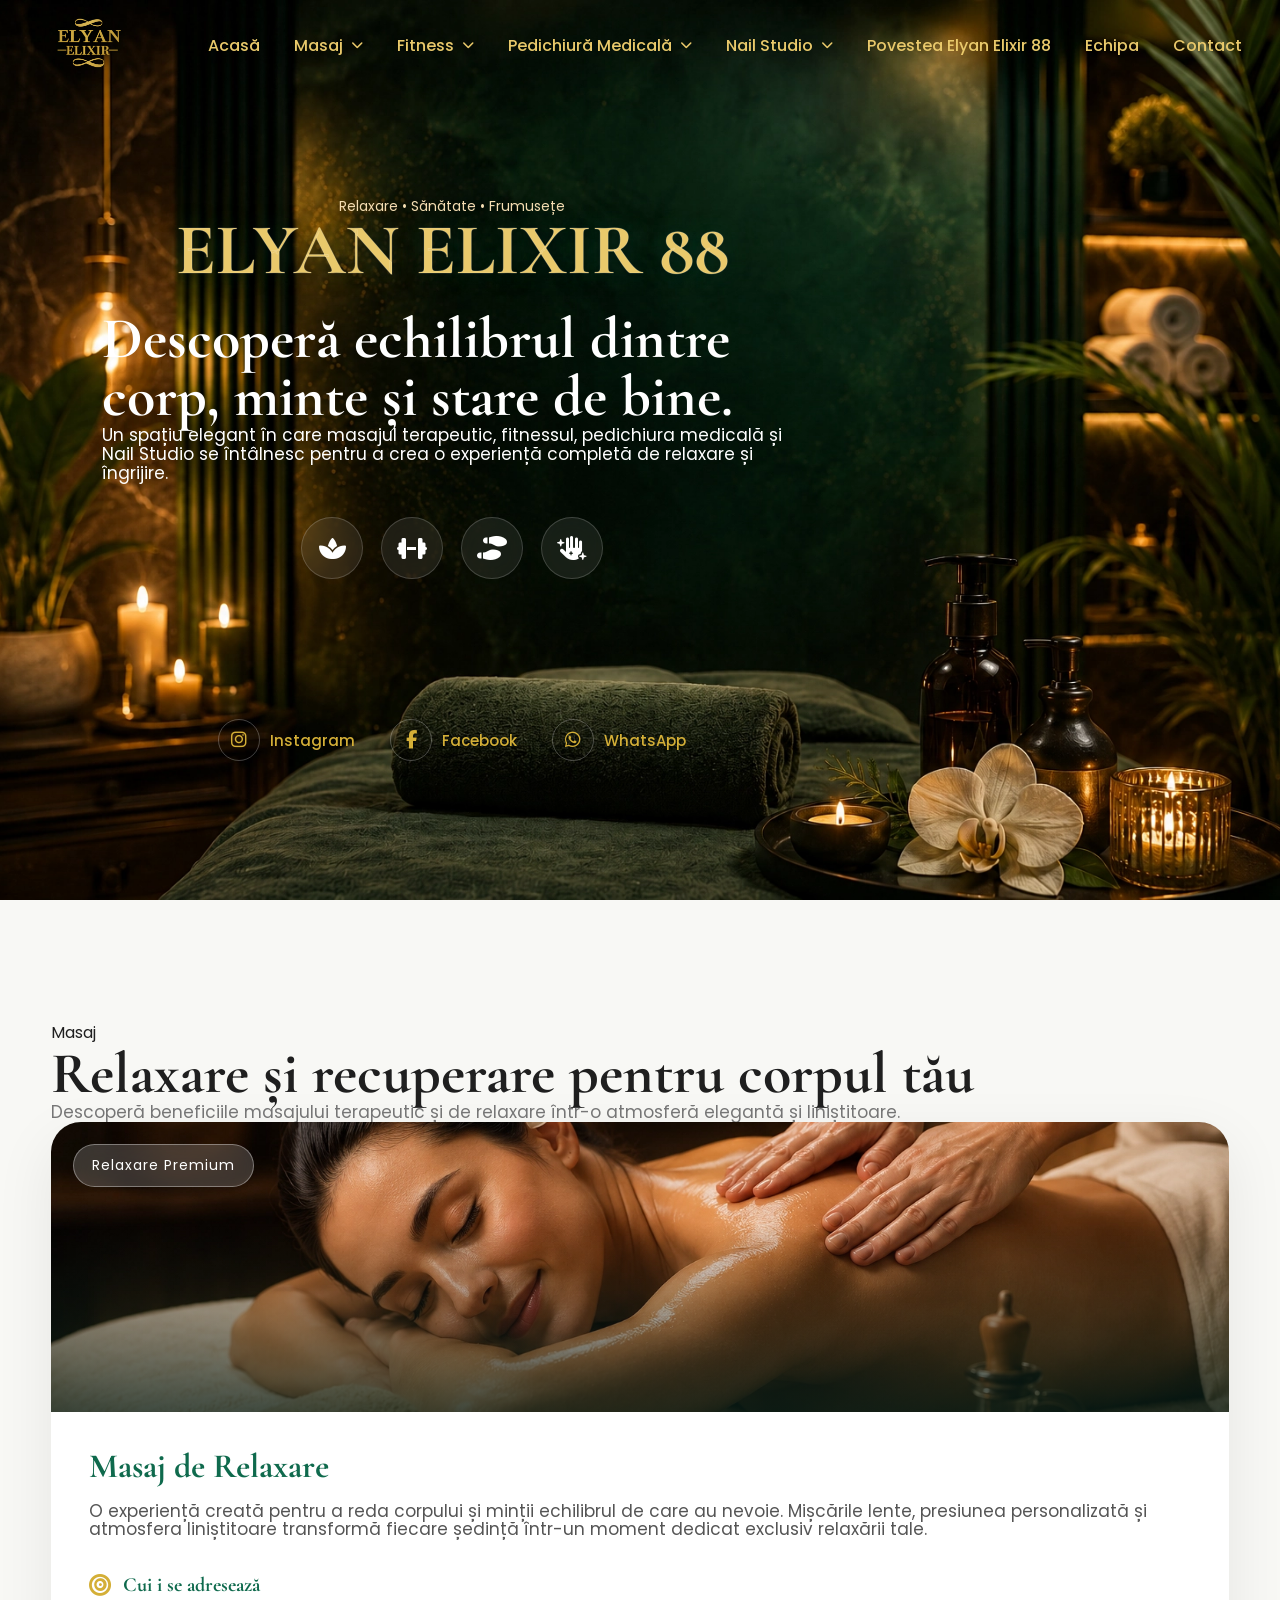
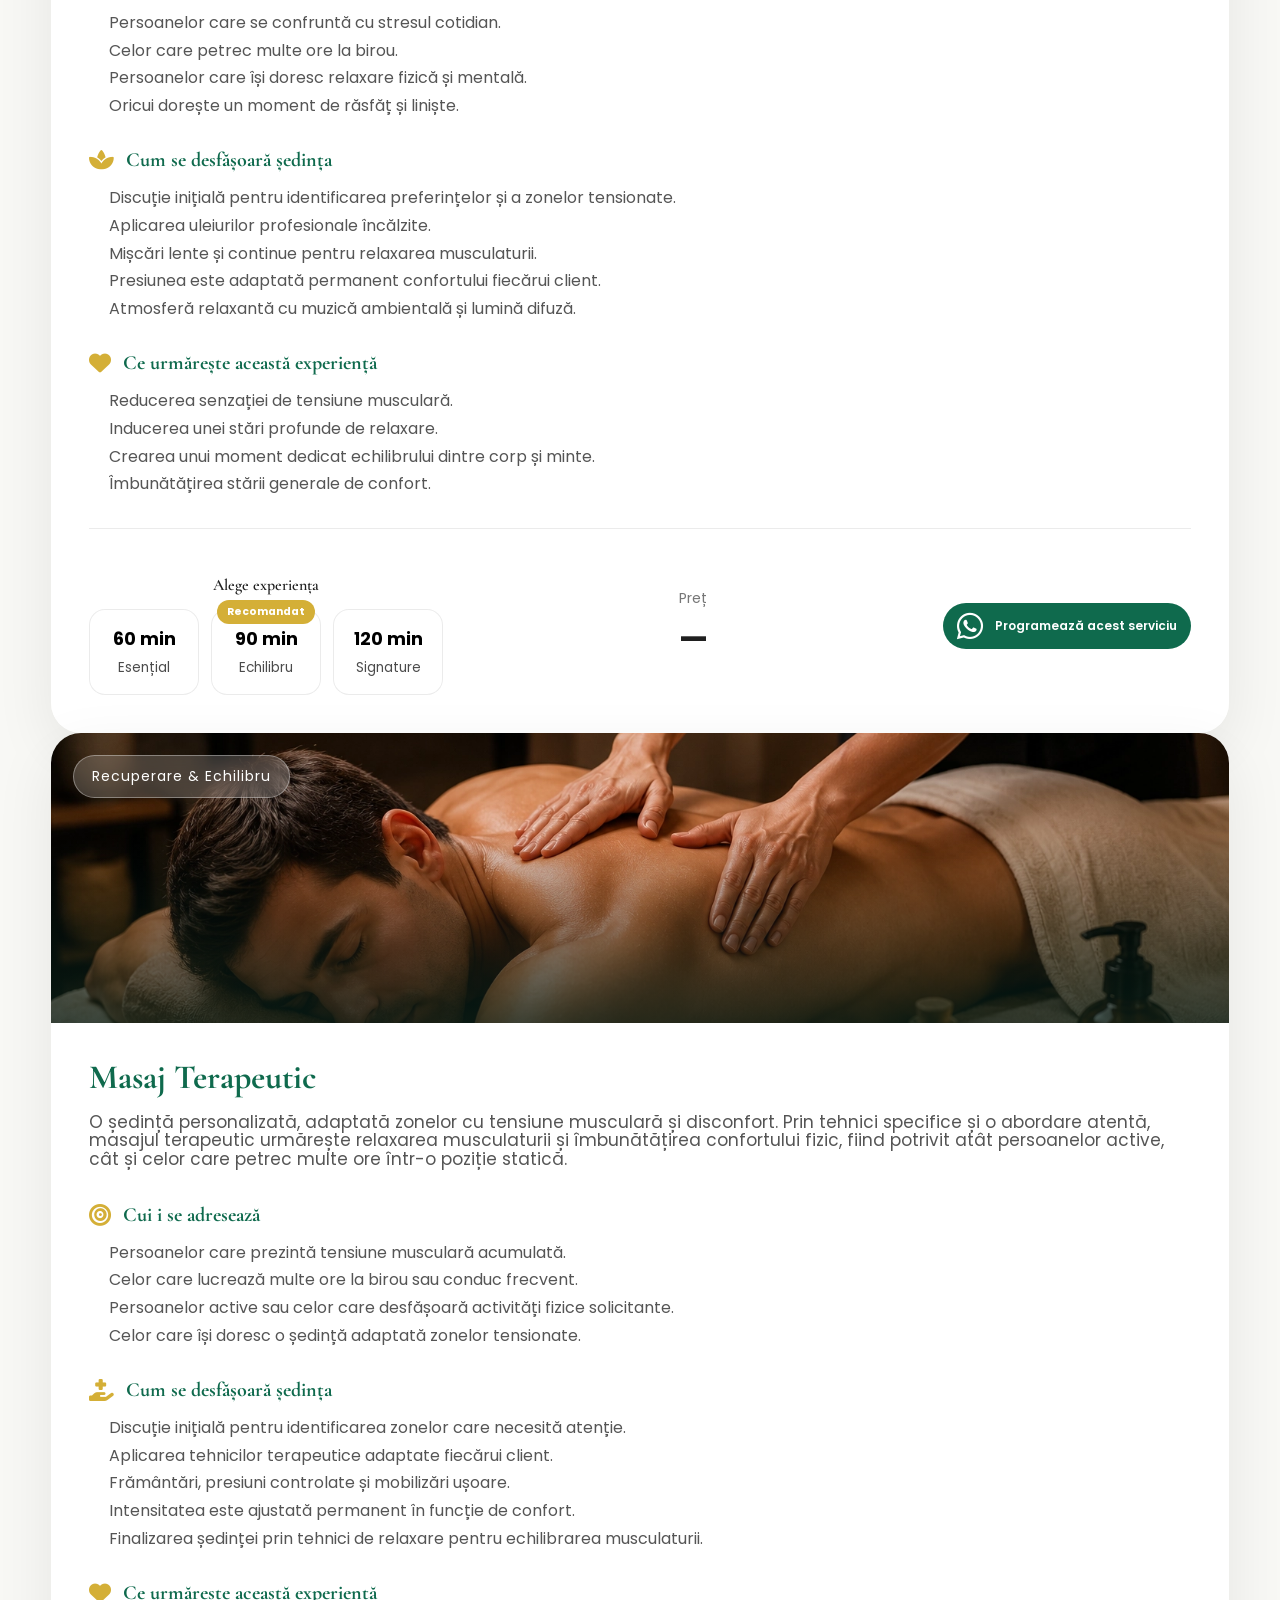
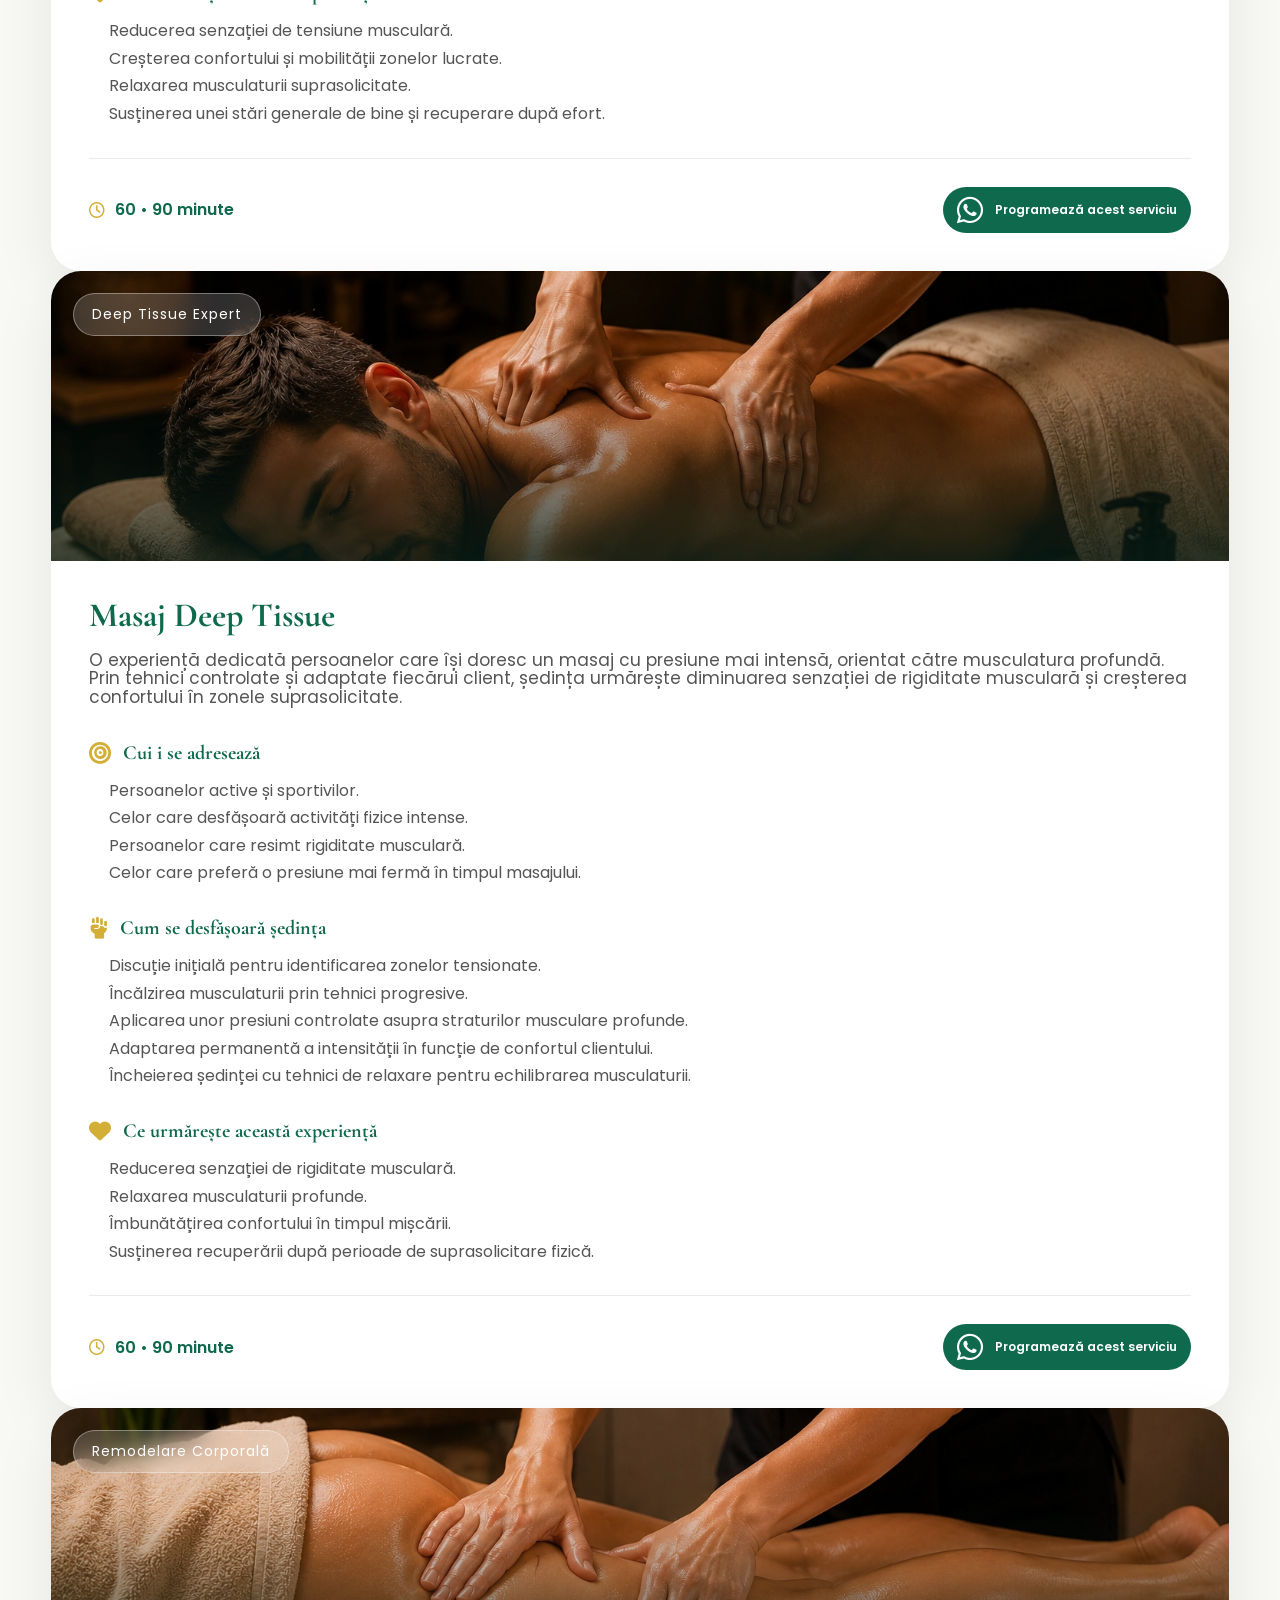
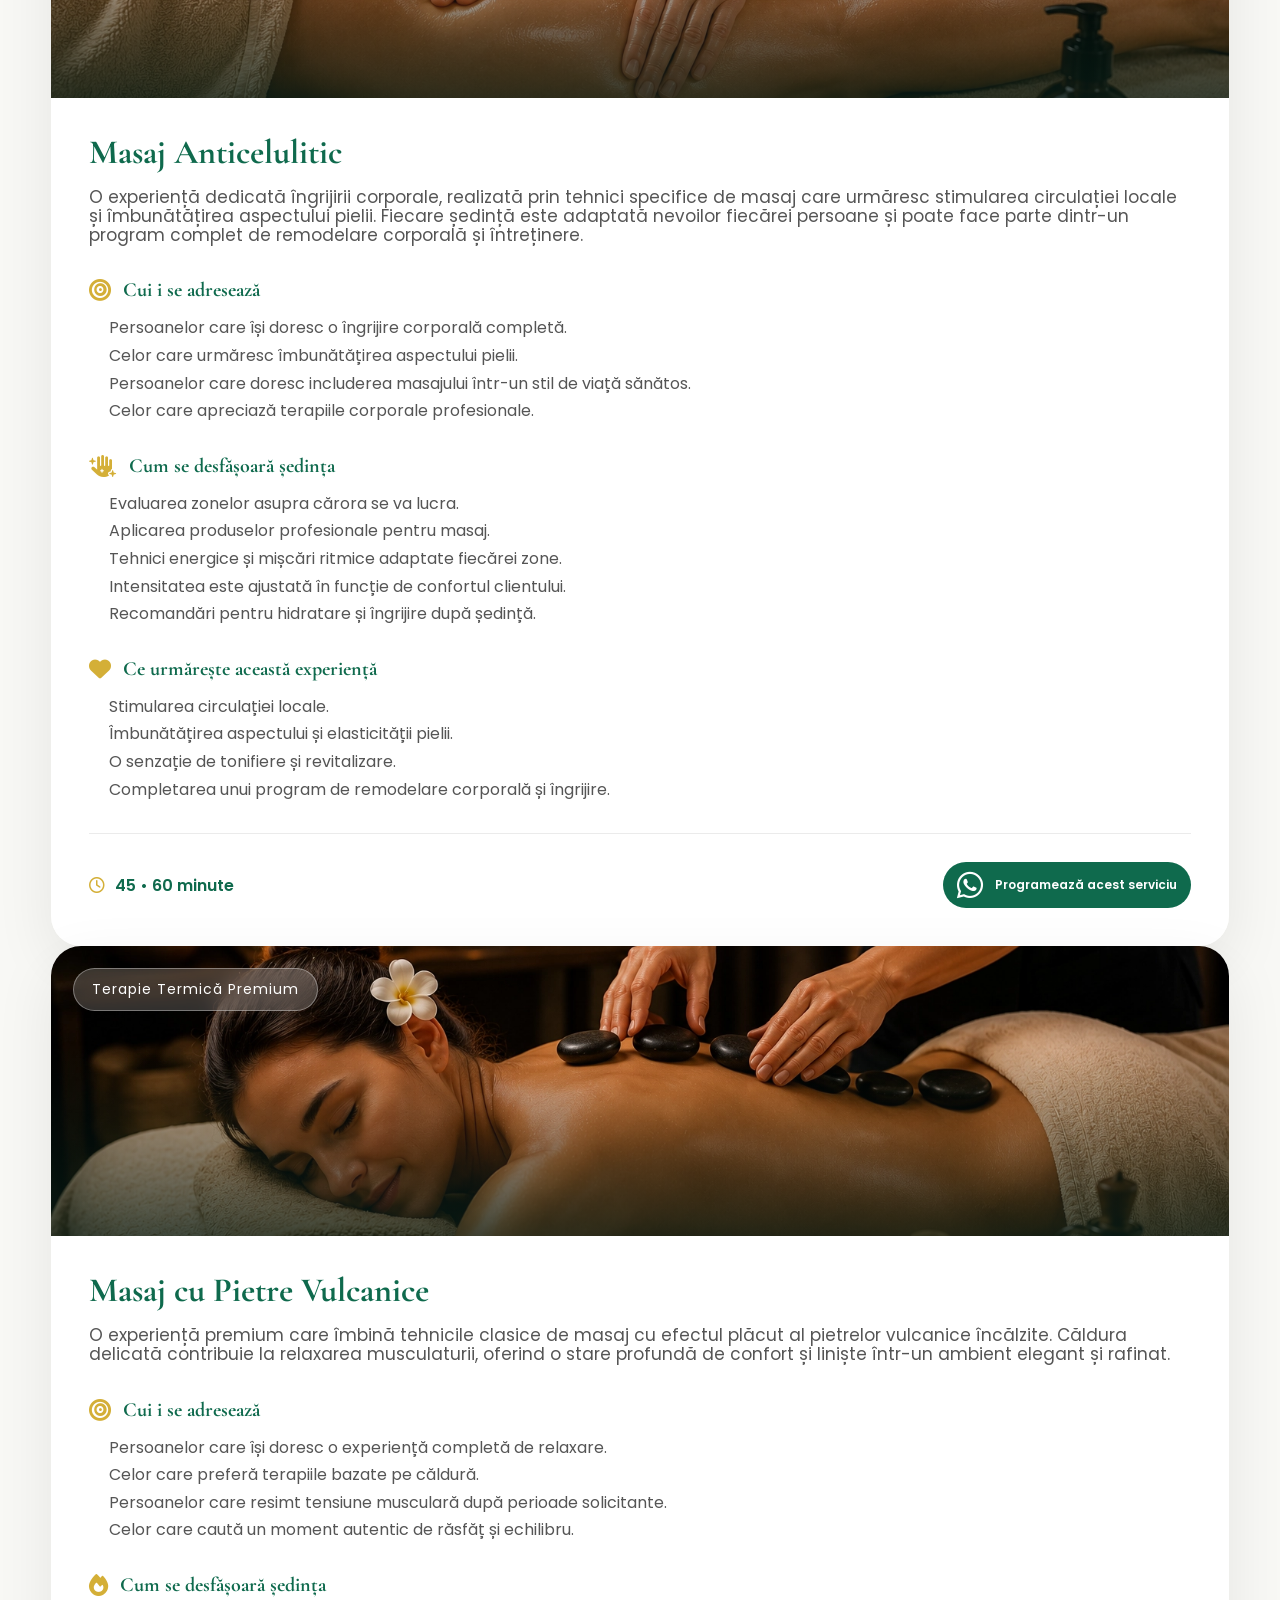
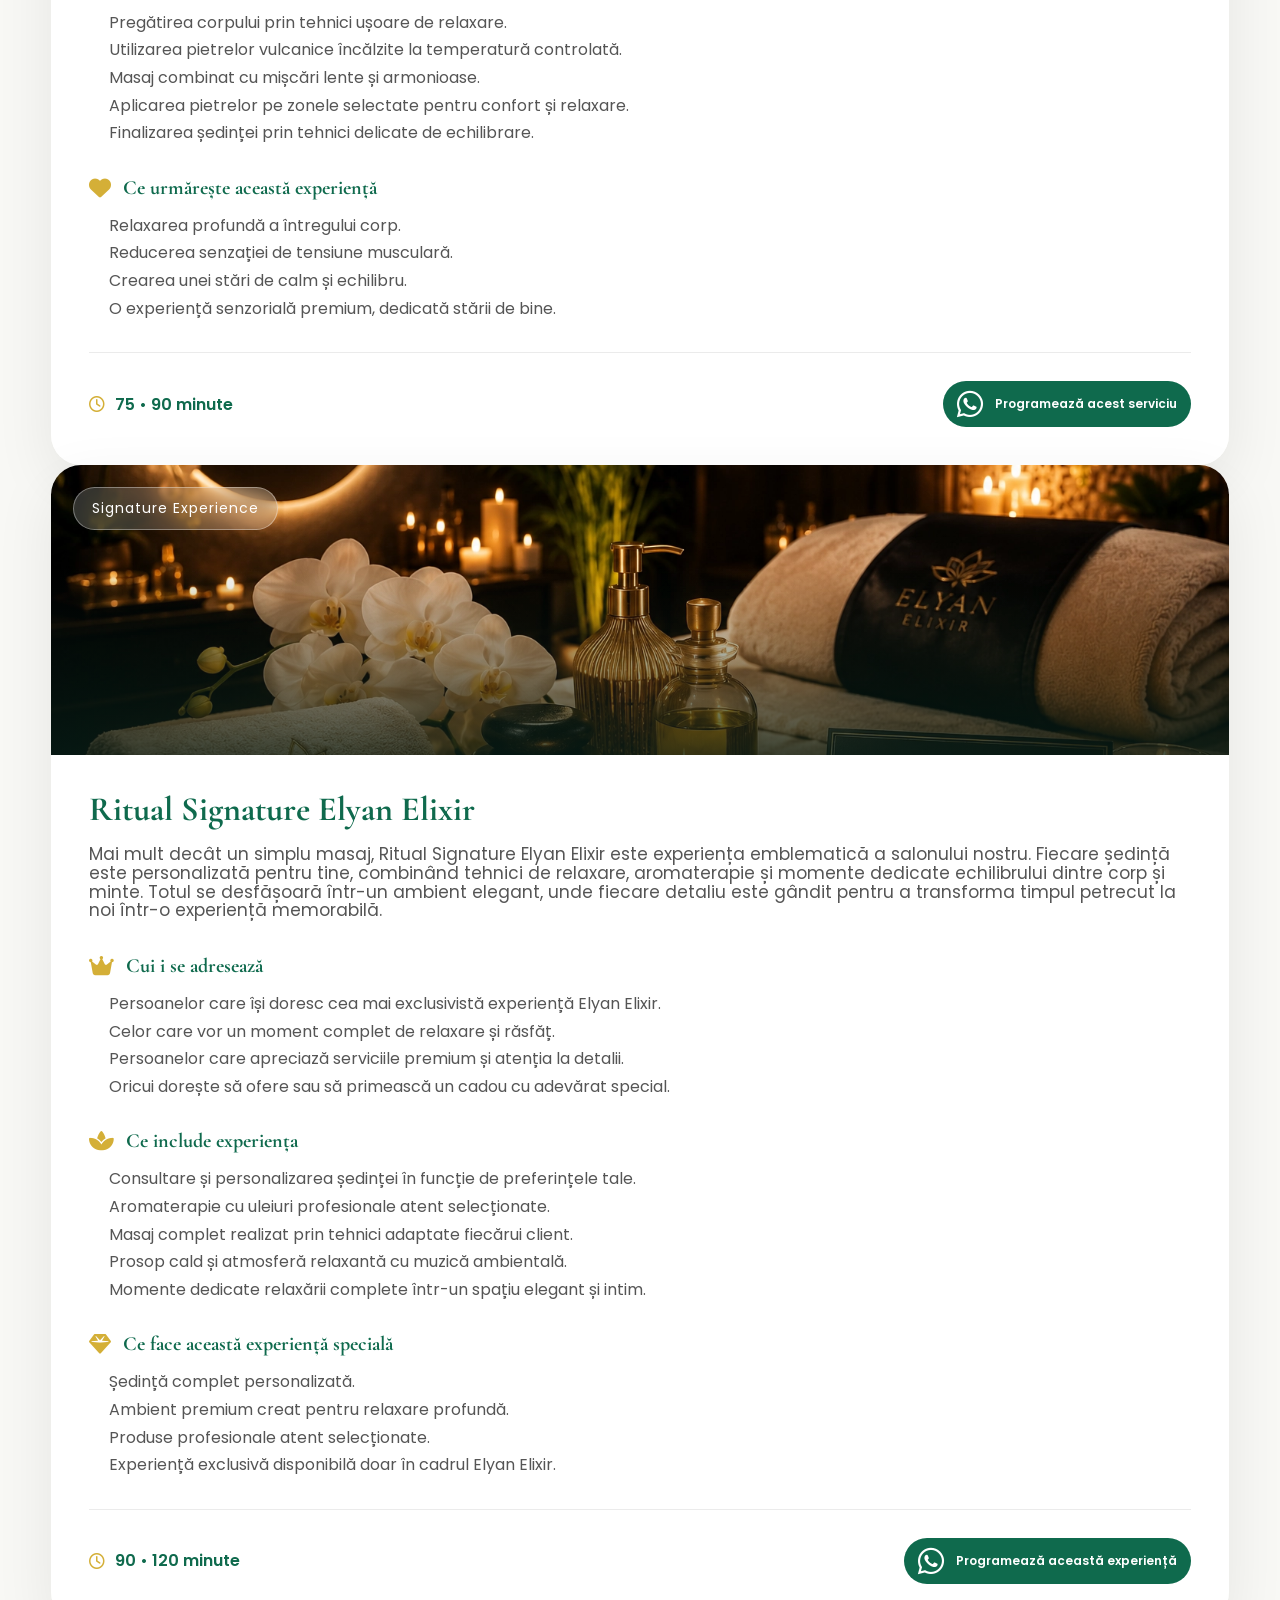
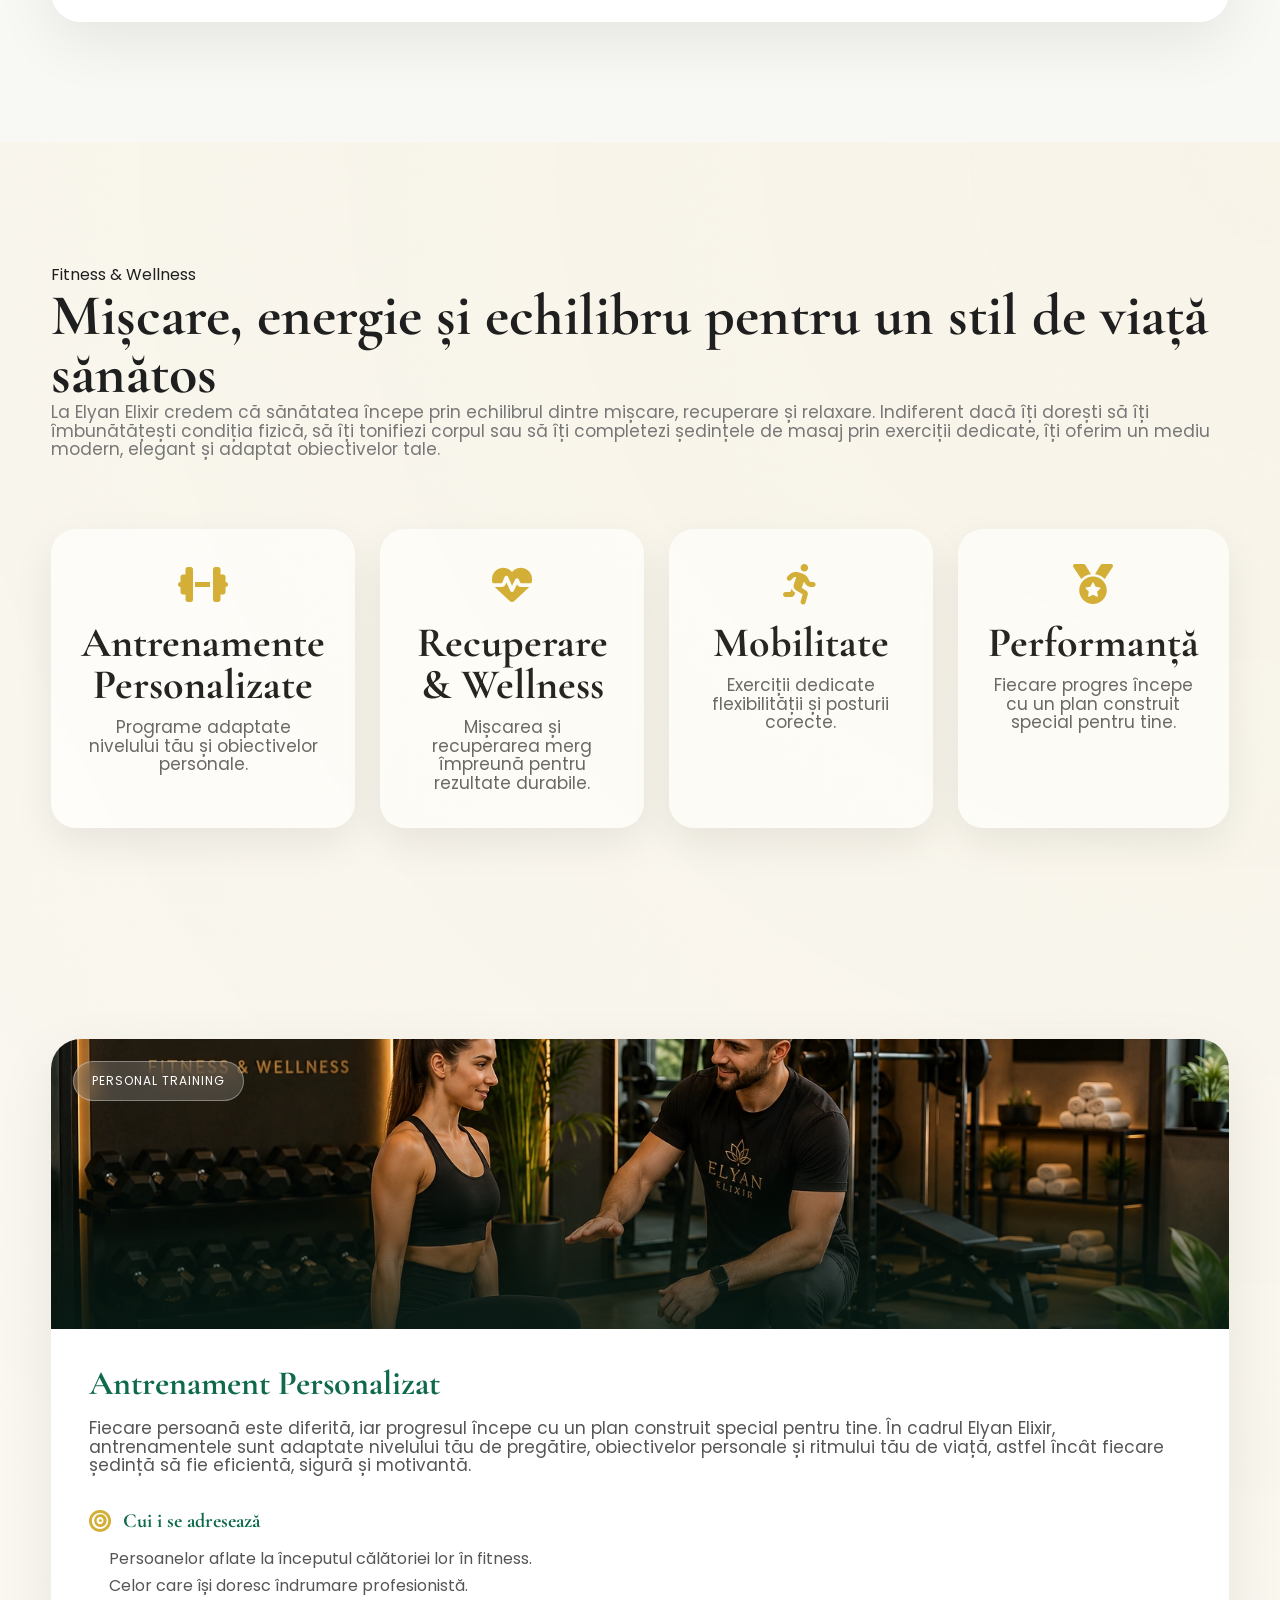
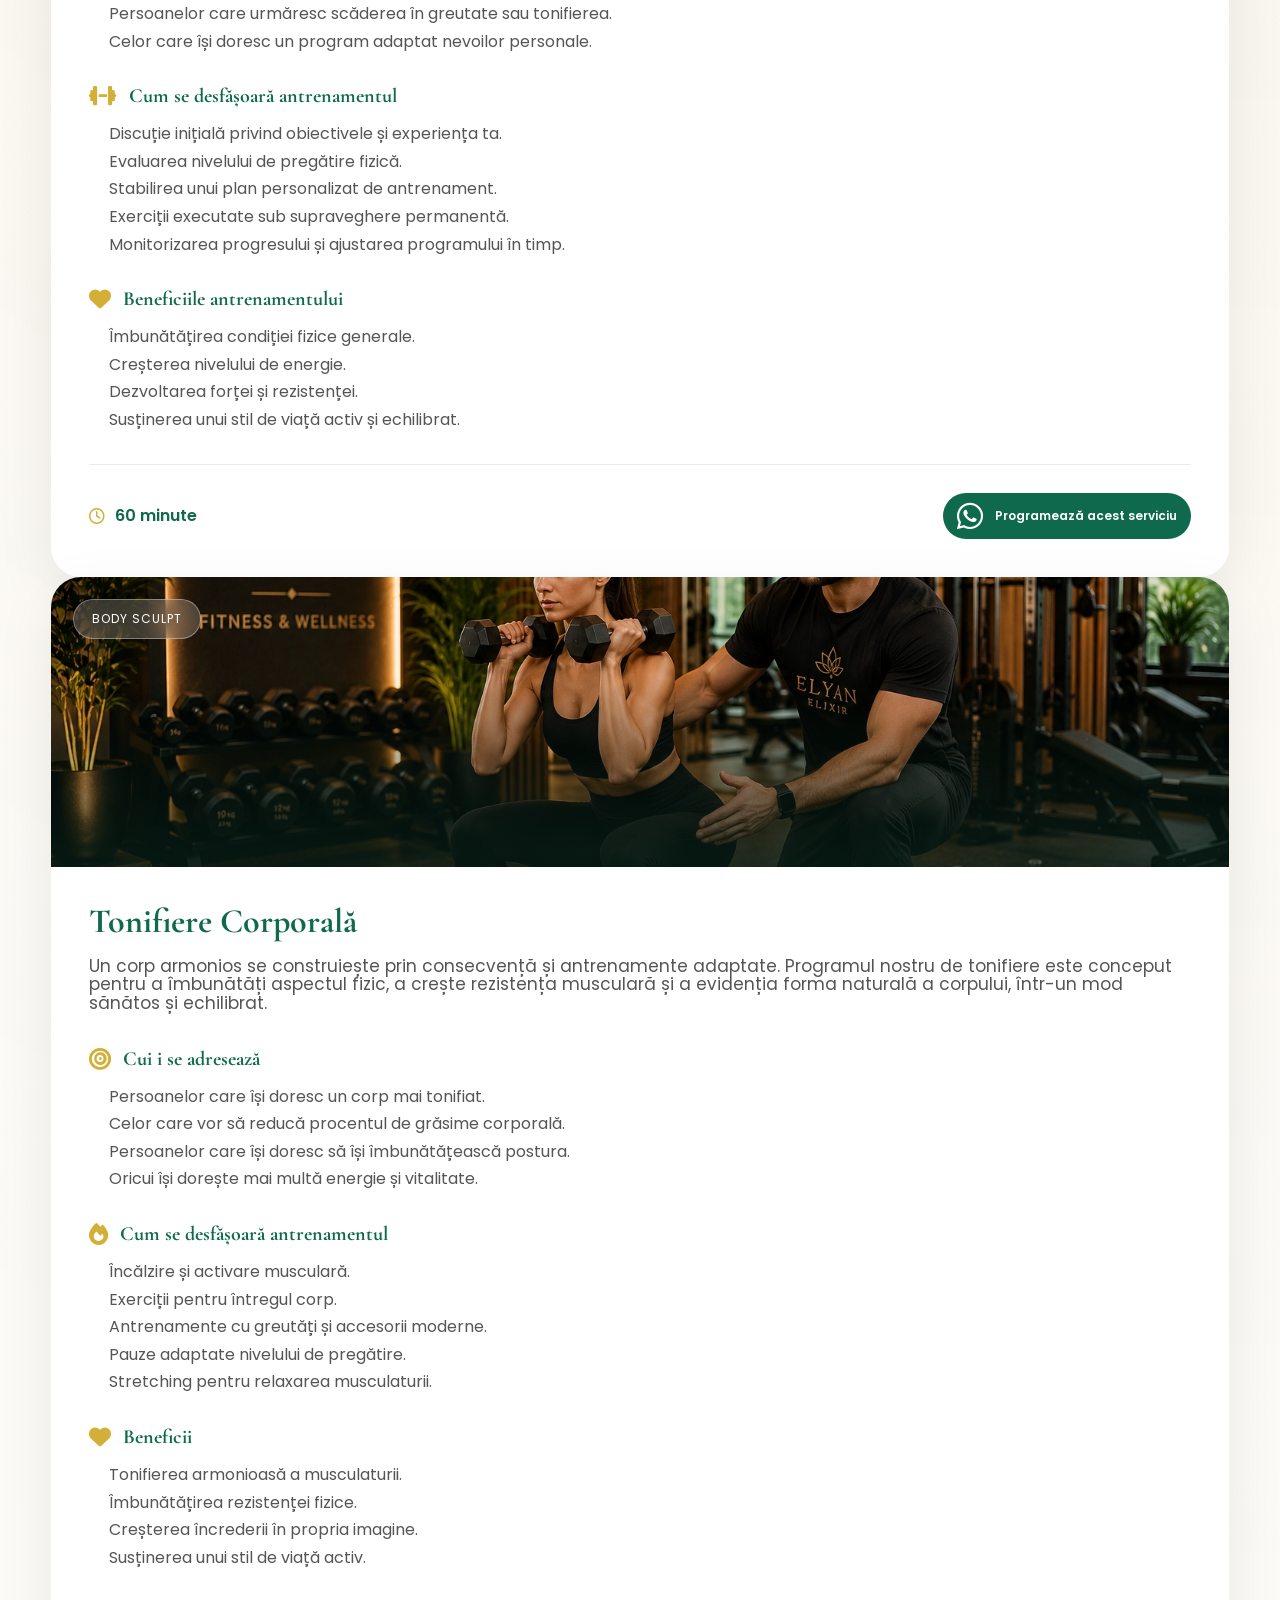
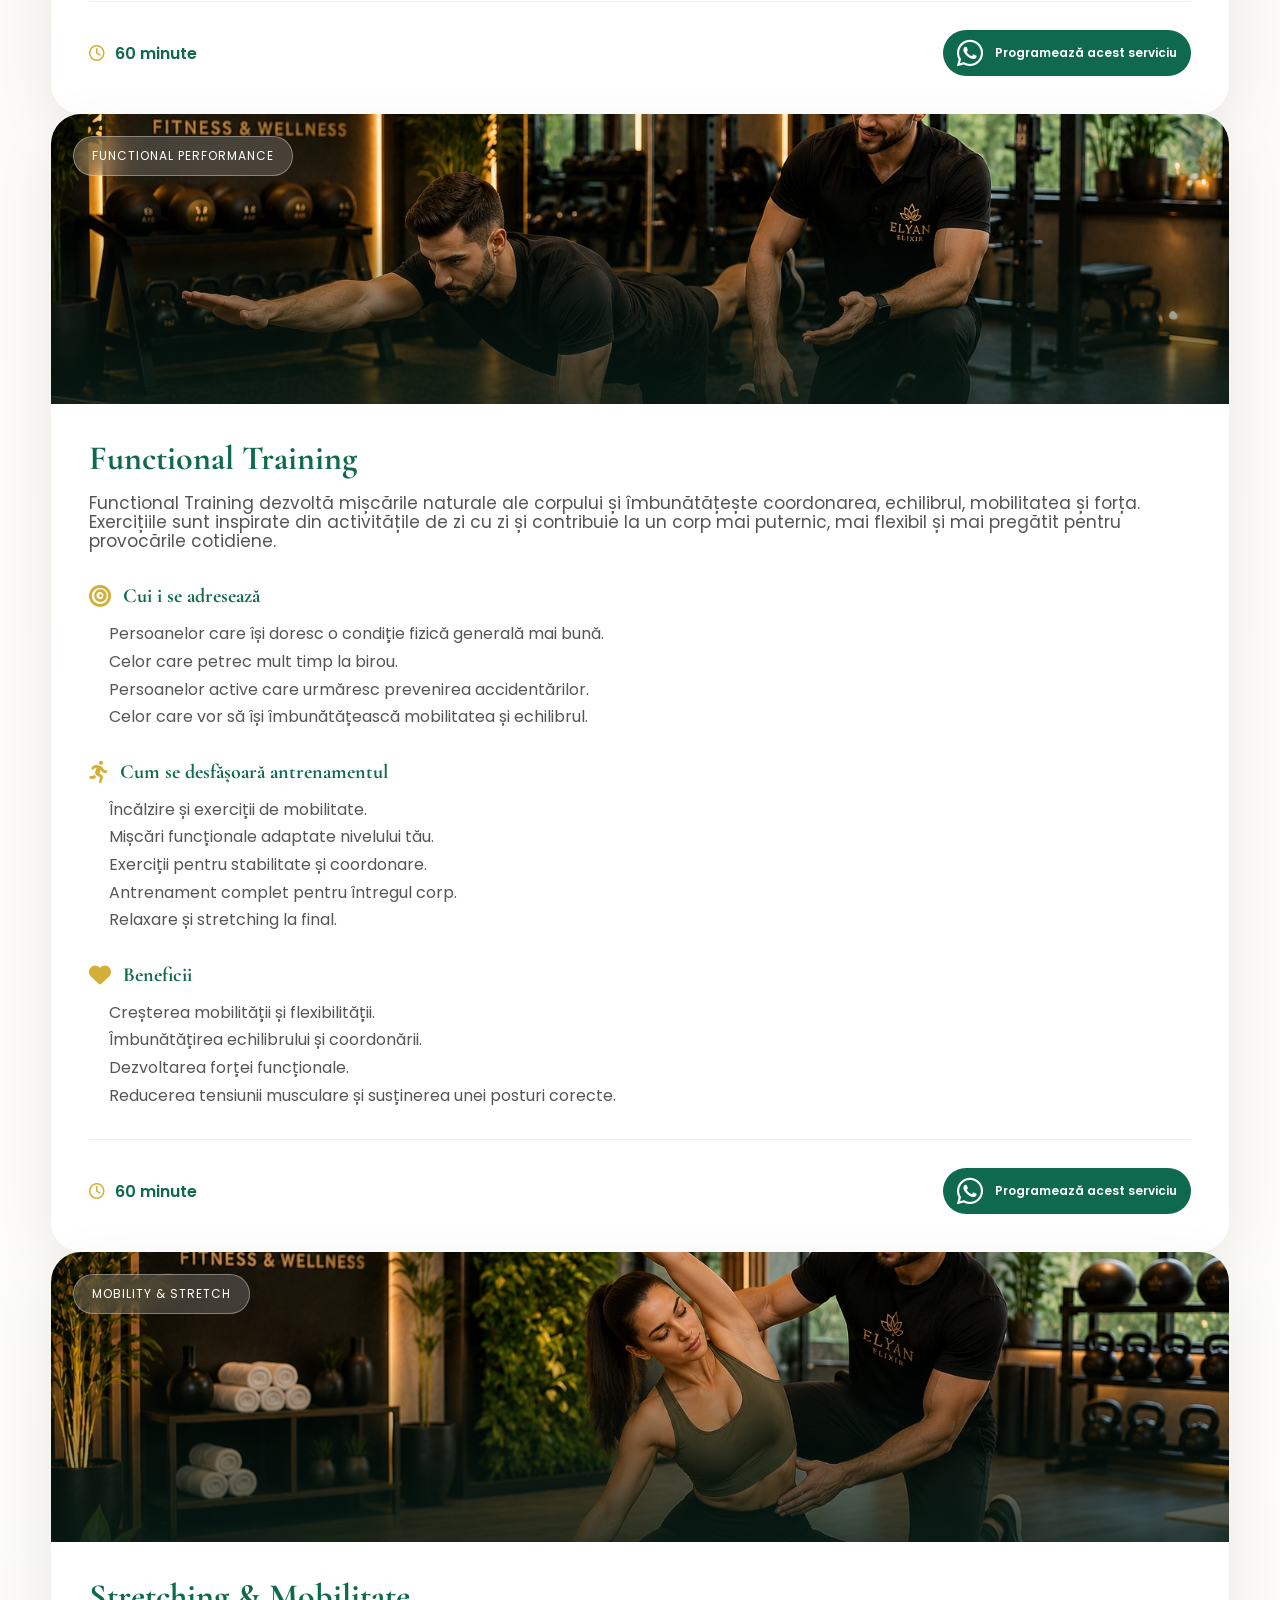
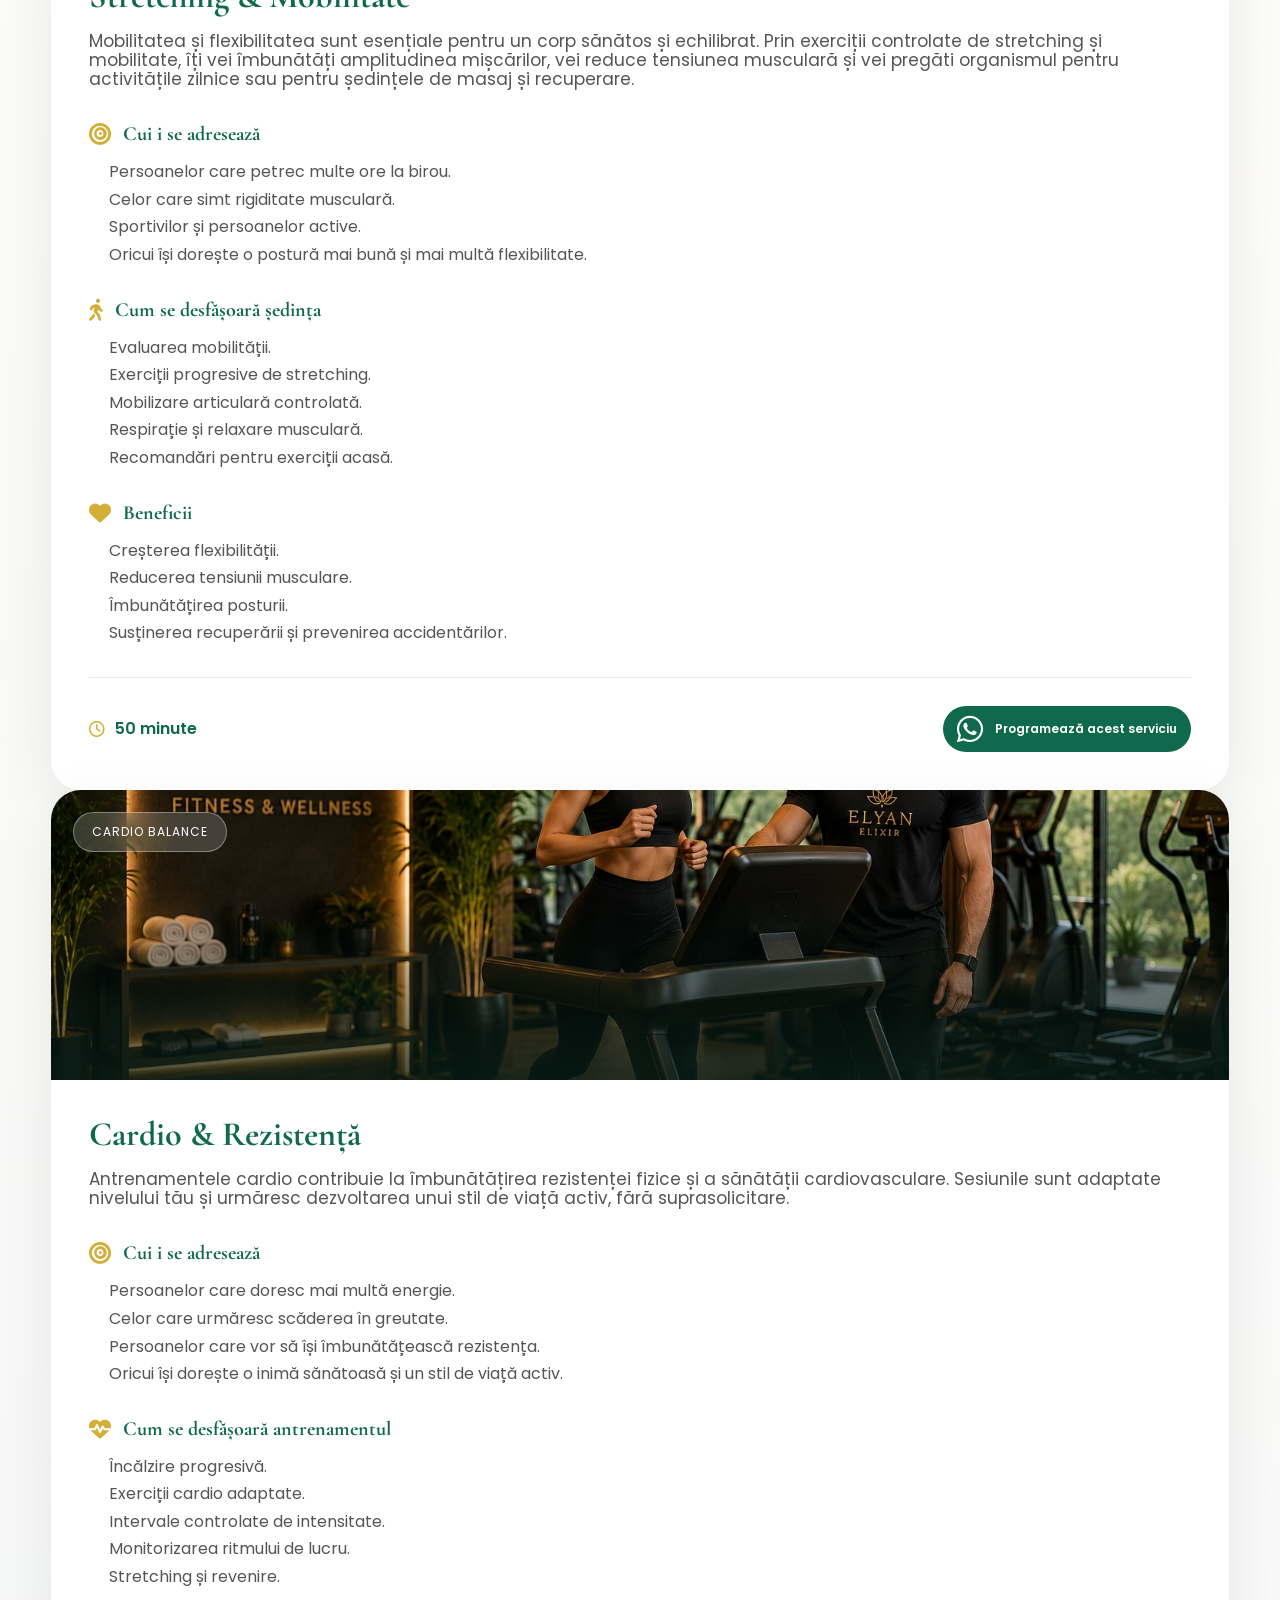
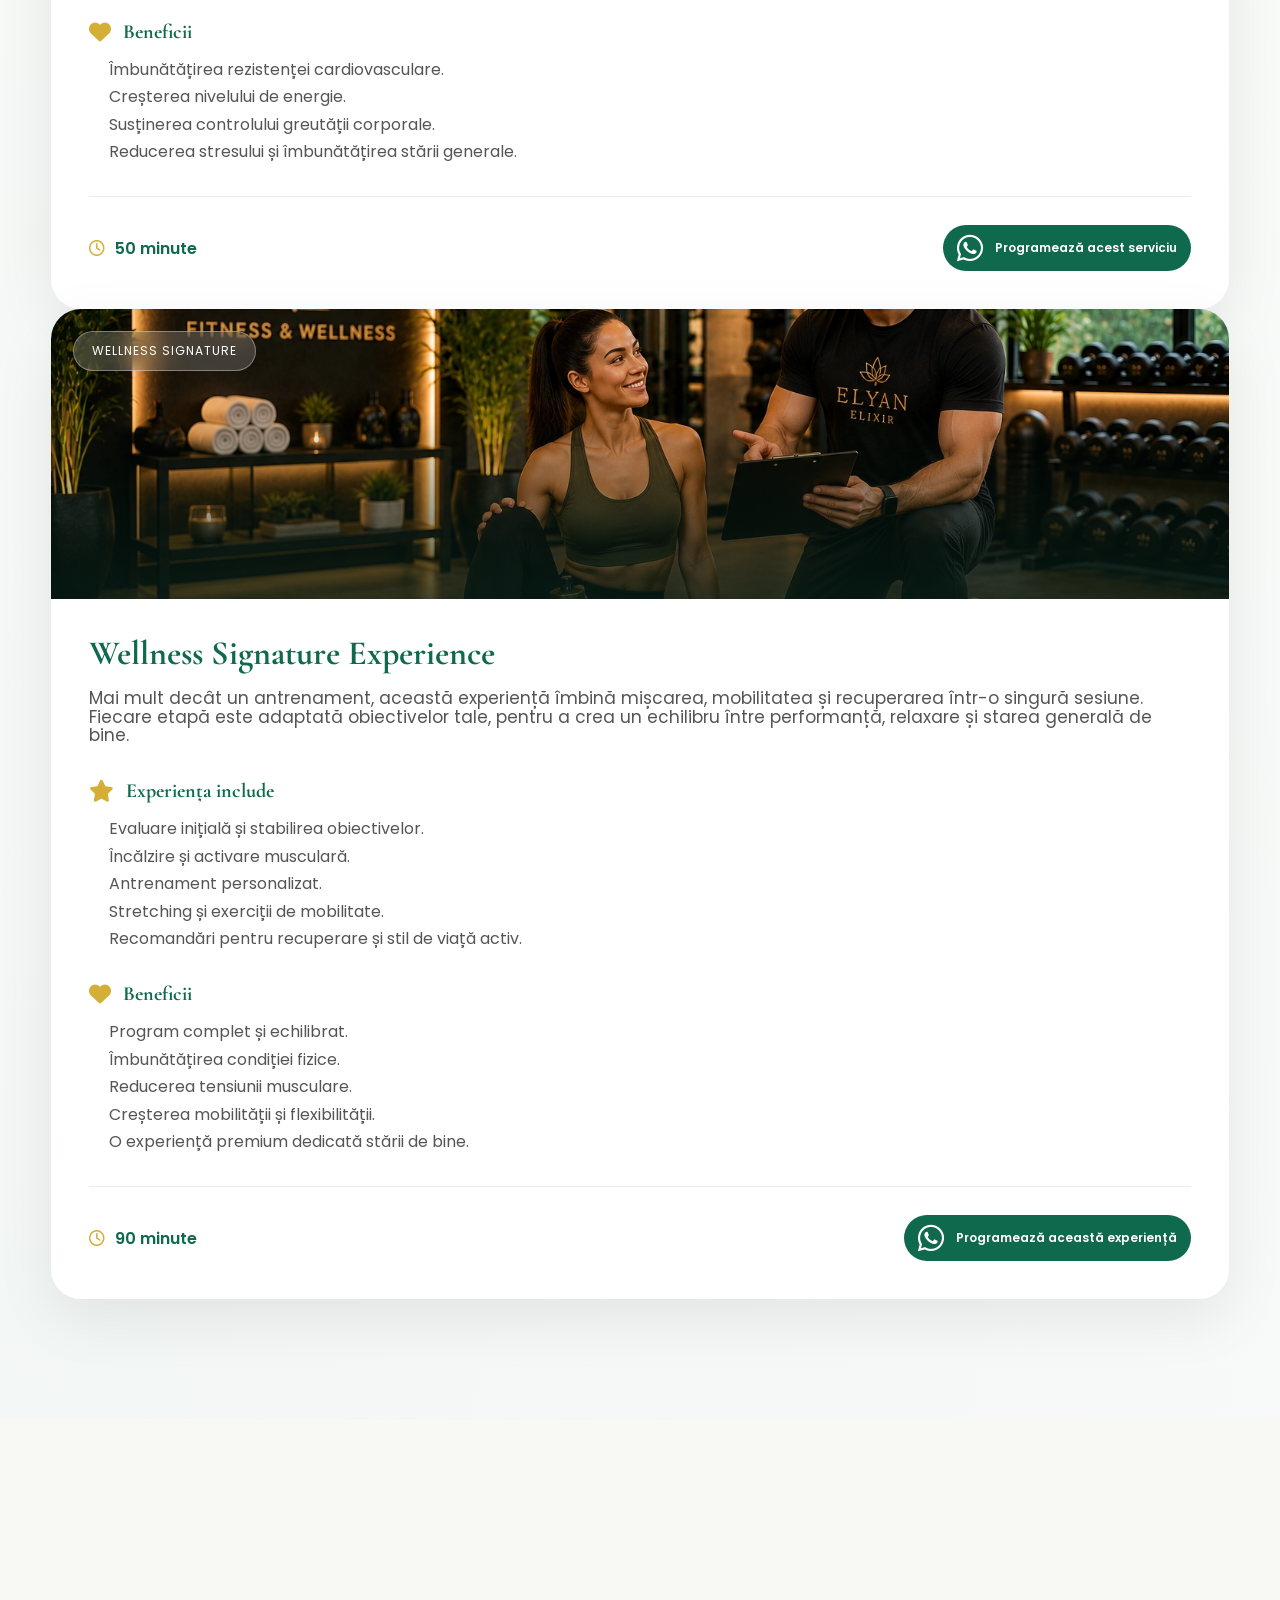
==== commit 440a5619: "Add files via upload" ====
--- a/index.html
+++ b/index.html
@@ -127,6 +127,7 @@
 
         <h2>ELYAN</h2>
         <span>ELIXIR</span>
+        <span>88</span>
 
         <div class="transition-ring"></div>
 
@@ -412,55 +413,55 @@
 
             <div class="mobile-menu-content">
 
-    <a href="#home">Acasă</a>
-
-    <!-- ================= MASAJ ================= -->
-
-    <div class="mobile-dropdown">
-
-        <button class="mobile-dropdown-btn">
-
-            <span>Masaj</span>
-
-            <i class="fa-solid fa-chevron-down"></i>
-
-        </button>
-
-        <div class="mobile-submenu">
-
-            <a href="#masaj-relaxare">
-                <i class="fa-solid fa-spa"></i>
-                Masaj de Relaxare
-            </a>
-
-            <a href="#masaj-terapeutic">
-                <i class="fa-solid fa-hand-holding-medical"></i>
-                Masaj Terapeutic
-            </a>
-
-            <a href="#masaj-deep-tissue">
-                <i class="fa-solid fa-hand-fist"></i>
-                Masaj Deep Tissue
-            </a>
-
-            <a href="#masaj-anticelulitic">
-                <i class="fa-solid fa-hand-sparkles"></i>
-                Masaj Anticelulitic
-            </a>
-
-            <a href="#masaj-pietre">
-                <i class="fa-solid fa-fire"></i>
-                Masaj cu Pietre Vulcanice
-            </a>
-
-            <a href="#masaj-signature">
-                <i class="fa-solid fa-crown"></i>
-                Ritual Signature
-            </a>
-
-        </div>
-
-    </div>
+            <a href="#home">Acasă</a>
+
+            <!-- ================= MASAJ ================= -->
+
+            <div class="mobile-dropdown">
+
+                <button class="mobile-dropdown-btn">
+
+                    <span>Masaj</span>
+
+                    <i class="fa-solid fa-chevron-down"></i>
+
+                </button>
+
+                <div class="mobile-submenu">
+
+                    <a href="#masaj-relaxare">
+                        <i class="fa-solid fa-spa"></i>
+                        Masaj de Relaxare
+                    </a>
+
+                    <a href="#masaj-terapeutic">
+                        <i class="fa-solid fa-hand-holding-medical"></i>
+                        Masaj Terapeutic
+                    </a>
+
+                    <a href="#masaj-deep-tissue">
+                        <i class="fa-solid fa-hand-fist"></i>
+                        Masaj Deep Tissue
+                    </a>
+
+                    <a href="#masaj-anticelulitic">
+                        <i class="fa-solid fa-hand-sparkles"></i>
+                        Masaj Anticelulitic
+                    </a>
+
+                    <a href="#masaj-pietre">
+                        <i class="fa-solid fa-fire"></i>
+                        Masaj cu Pietre Vulcanice
+                    </a>
+
+                    <a href="#masaj-signature">
+                        <i class="fa-solid fa-crown"></i>
+                        Ritual Signature
+                    </a>
+
+                </div>
+
+            </div>
 
     <!-- ================= FITNESS ================= -->
 
@@ -637,7 +638,7 @@
 
     </div>
 
-</div>
+            </div>
 
         </div>
     <div class="mobile-overlay"></div>
@@ -676,23 +677,23 @@
 
             <div class="hero-services">
 
-    <a href="#massage" class="hero-service" aria-label="Masaj">
-        <i class="fa-solid fa-spa"></i>
-    </a>
-
-    <a href="#fitness" class="hero-service" aria-label="Fitness">
-        <i class="fa-solid fa-dumbbell"></i>
-    </a>
-
-    <a href="#pedichiura" class="hero-service" aria-label="Pedichiură Medicală">
-        <i class="fa-solid fa-shoe-prints"></i>
-    </a>
-
-    <a href="#nails" class="hero-service" aria-label="Nail Studio">
-        <i class="fa-solid fa-hand-sparkles"></i>
-    </a>
-
-</div>
+                <a href="#massage" class="hero-service" aria-label="Masaj">
+                    <i class="fa-solid fa-spa"></i>
+                </a>
+
+                <a href="#fitness" class="hero-service" aria-label="Fitness">
+                    <i class="fa-solid fa-dumbbell"></i>
+                </a>
+
+                <a href="#pedichiura" class="hero-service" aria-label="Pedichiură Medicală">
+                    <i class="fa-solid fa-shoe-prints"></i>
+                </a>
+
+                <a href="#nails" class="hero-service" aria-label="Nail Studio">
+                    <i class="fa-solid fa-hand-sparkles"></i>
+                </a>
+
+            </div>
 
             <div class="hero-social">
                 <a href="https://www.instagram.com/"
@@ -720,13 +721,9 @@
 
 
     </section>
-        <!-- ========================================================= -->
-    <!-- MAIN -->
-    <!-- ========================================================= -->
 
     <main>
 
-             
         <!-- ========================================================= -->
         <!-- MASAJ -->
         <!-- ========================================================= -->
@@ -809,27 +806,87 @@
 
                             <div class="service-footer">
 
-                                <div class="service-duration">
-
-                                    <i class="fa-regular fa-clock"></i>
-
-                                    <span>60 • 90 minute</span>
-
-                                </div>
-
-                                <a class="service-btn"
-
-                                    target="_blank"
-
-                                    href="https://wa.me/40769729403?text=Bună%20ziua!%20🌿%20Aș%20dori%20o%20programare%20pentru%20serviciul%20Masaj%20de%20Relaxare.%20Îmi%20puteți%20spune%20când%20aveți%20locuri%20disponibile%3F%20Mulțumesc!">
-
-                                    <i class="fa-brands fa-whatsapp"></i>
-
-                                    Programează acest serviciu
-
-                                </a>
-
-                            </div>
+    <div class="service-options">
+
+        <h4 class="service-options__title">
+            Alege experiența
+        </h4>
+
+        <div class="duration-selector">
+
+            <button class="duration-card"
+                data-duration="60"
+                data-price="199">
+
+                <span class="duration-time">
+                    60 min
+                </span>
+
+                <span class="duration-name">
+                    Esențial
+                </span>
+
+            </button>
+
+            <button class="duration-card"
+                data-duration="90"
+                data-price="279">
+
+                <span class="duration-badge">
+                    Recomandat
+                </span>
+
+                <span class="duration-time">
+                    90 min
+                </span>
+
+                <span class="duration-name">
+                    Echilibru
+                </span>
+
+            </button>
+
+            <button class="duration-card"
+                data-duration="120"
+                data-price="349">
+
+                <span class="duration-time">
+                    120 min
+                </span>
+
+                <span class="duration-name">
+                    Signature
+                </span>
+
+            </button>
+
+        </div>
+
+    </div>
+
+    <div class="service-price">
+
+        <span class="price-label">
+            Preț
+        </span>
+
+        <strong class="price-value">
+            —
+        </strong>
+
+    </div>
+
+    <a class="service-btn"
+        href="#"
+        data-service="Masaj de Relaxare">
+
+        <i class="fa-brands fa-whatsapp"></i>
+
+        Programează acest serviciu
+
+    </a>
+
+</div>
 
                         </div>
 
@@ -4276,6 +4333,7 @@
     <!-- ========================================================= -->
 
     <script defer src="script.js"></script>
+    <script defer src="services.js"></script>
 
 </body>
 
--- a/style.css
+++ b/style.css
@@ -2435,7 +2435,8 @@
     transition:.35s;
 
 }
-.dropdown:hover .dropdown-menu{
+.dropdown:hover .dropdown-menu,
+.dropdown.active .dropdown-menu{
 
     opacity:1;
     visibility:visible;
@@ -2587,7 +2588,7 @@
 
     display:flex;
     flex-direction:column;
-
+    
     transition:max-height .4s ease;
 
 }
@@ -2740,4 +2741,205 @@
 
     }
 
+}
+
+
+/*========================
+
+SERVICE OPTIONS
+
+========================*/
+
+.service-options{
+
+    margin-top:20px;
+
+}
+
+.service-options__title{
+
+    font-size:1rem;
+    font-weight:600;
+
+    margin-bottom:16px;
+
+    text-align:center;
+
+    color:var(--green);
+
+}
+
+/*========================
+
+DURATION SELECTOR
+
+========================*/
+
+.duration-selector{
+
+    display:flex;
+
+    gap:12px;
+
+    justify-content:center;
+
+    flex-wrap:wrap;
+
+}
+
+.duration-card{
+
+    position:relative;
+
+    flex:1;
+
+    min-width:110px;
+
+    padding:16px 12px;
+
+    border:1px solid rgba(0,0,0,.08);
+
+    border-radius:16px;
+
+    background:#fff;
+
+    cursor:pointer;
+
+    transition:.3s;
+
+    display:flex;
+
+    flex-direction:column;
+
+    align-items:center;
+
+    gap:6px;
+
+}
+
+.duration-card:hover{
+
+    transform:translateY(-4px);
+
+    box-shadow:0 12px 24px rgba(0,0,0,.08);
+
+}
+
+.duration-card.active{
+
+    border-color:var(--green);
+
+    background:#f3faf7;
+
+    box-shadow:0 12px 24px rgba(0,0,0,.10);
+
+}
+
+.duration-time{
+
+    font-size:1.1rem;
+
+    font-weight:700;
+
+}
+
+.duration-name{
+
+    font-size:.85rem;
+
+    opacity:.7;
+
+}
+
+.duration-badge{
+
+    position:absolute;
+
+    top:-10px;
+
+    padding:4px 10px;
+
+    border-radius:20px;
+
+    background:var(--gold);
+
+    color:#fff;
+
+    font-size:.65rem;
+
+    font-weight:700;
+
+}
+
+/*========================
+
+PRICE
+
+========================*/
+
+.service-price{
+
+    margin:24px 0;
+
+    text-align:center;
+
+}
+
+.price-label{
+
+    display:block;
+
+    font-size:.9rem;
+
+    color:#777;
+
+    margin-bottom:6px;
+
+}
+
+.price-value{
+
+    font-size:2rem;
+
+    color:var(--green);
+
+    transition:.25s;
+
+}
+@media (max-width:768px){
+
+    .duration-selector{
+
+        gap:8px;
+
+    }
+
+    .duration-card{
+
+        min-width:92px;
+
+        padding:12px 8px;
+
+    }
+
+    .duration-time{
+
+        font-size:.95rem;
+
+    }
+
+    .duration-name{
+
+        font-size:.72rem;
+
+    }
+
+    .duration-badge{
+
+        font-size:.55rem;
+
+        padding:3px 8px;
+
+    }
+
 }
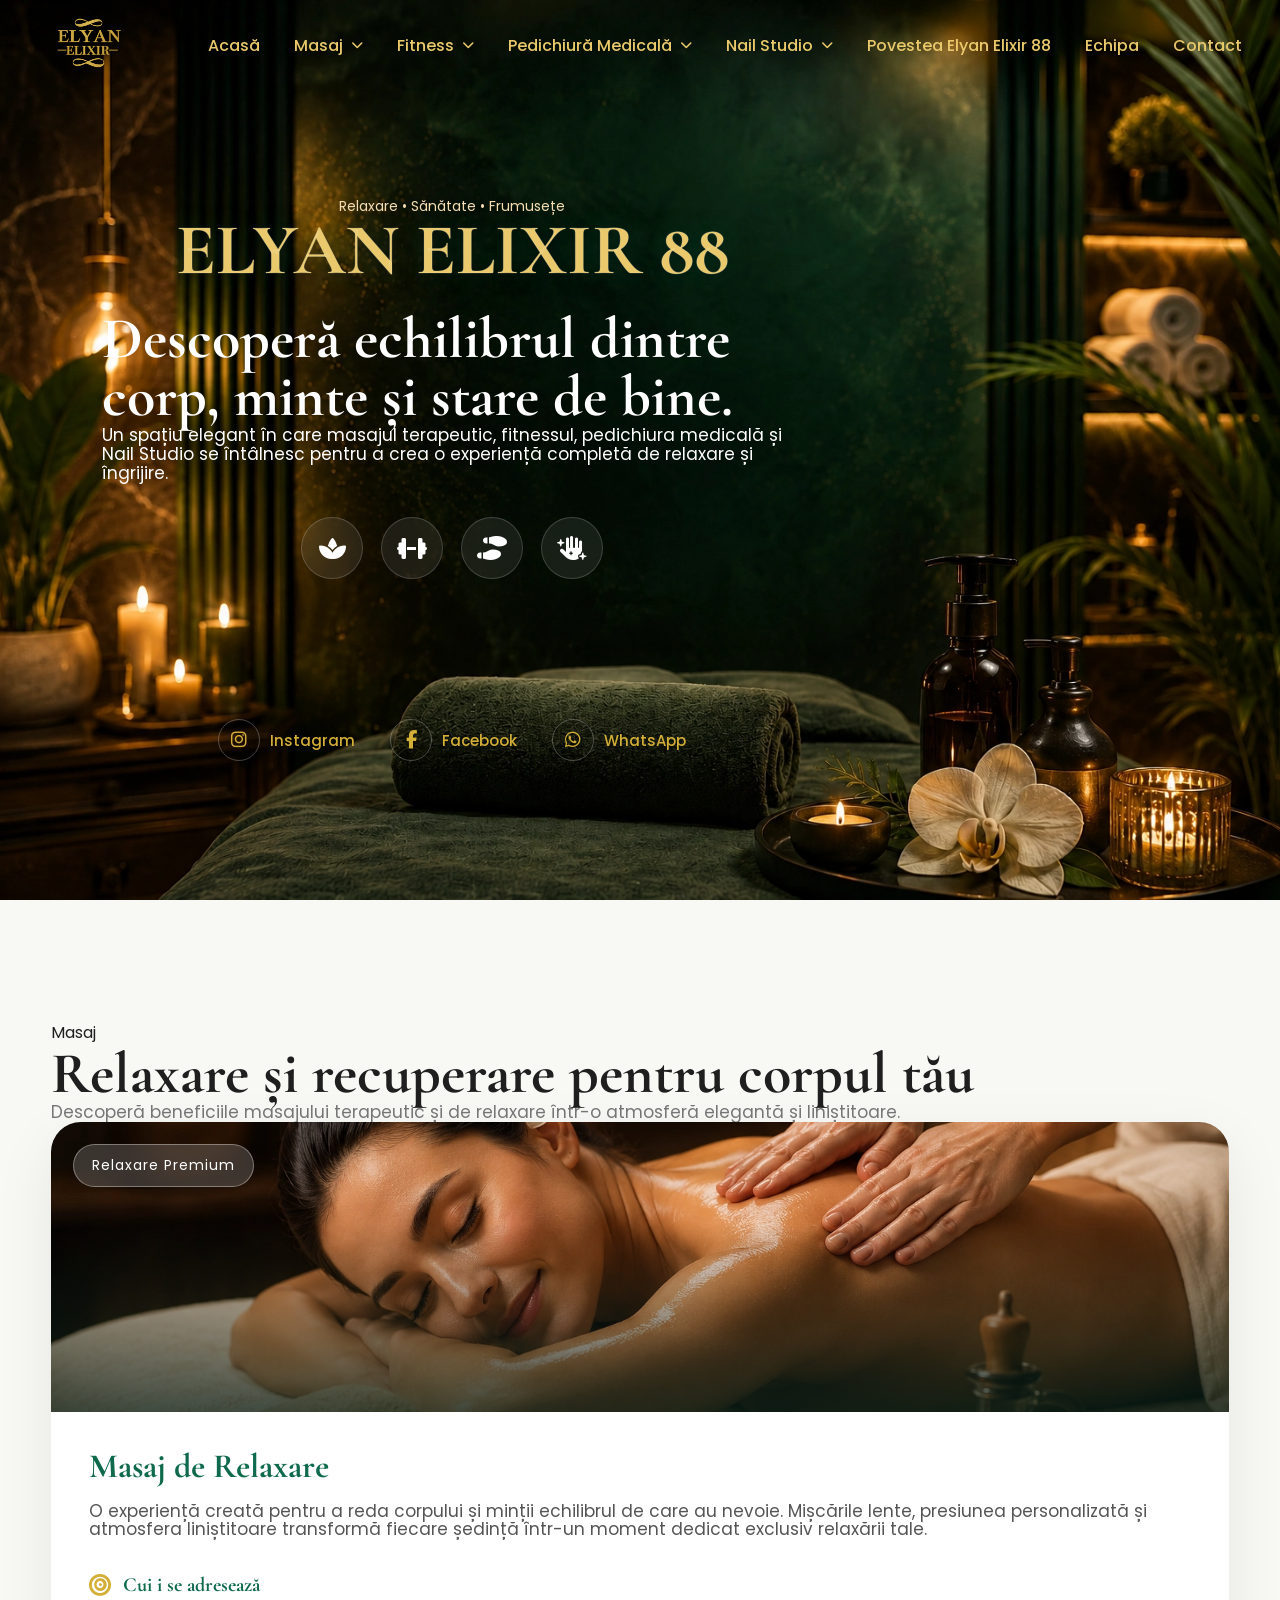
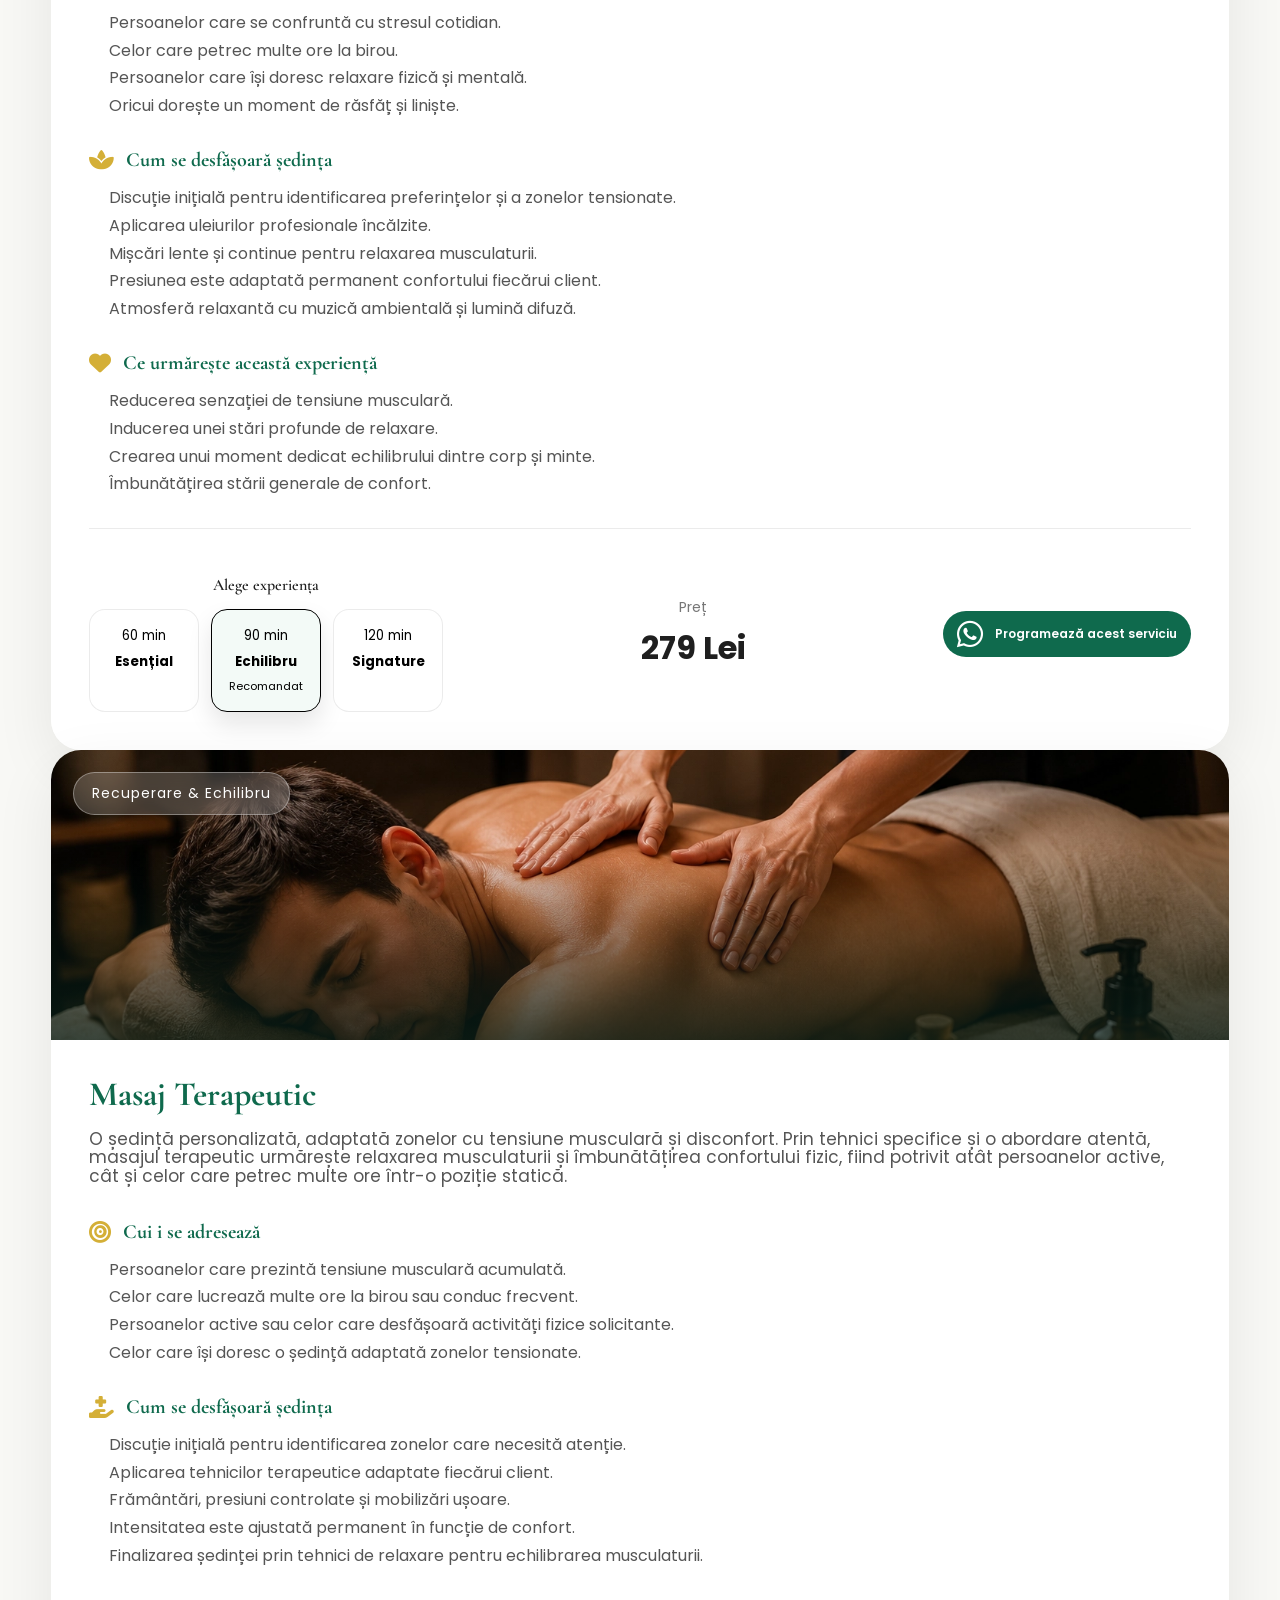
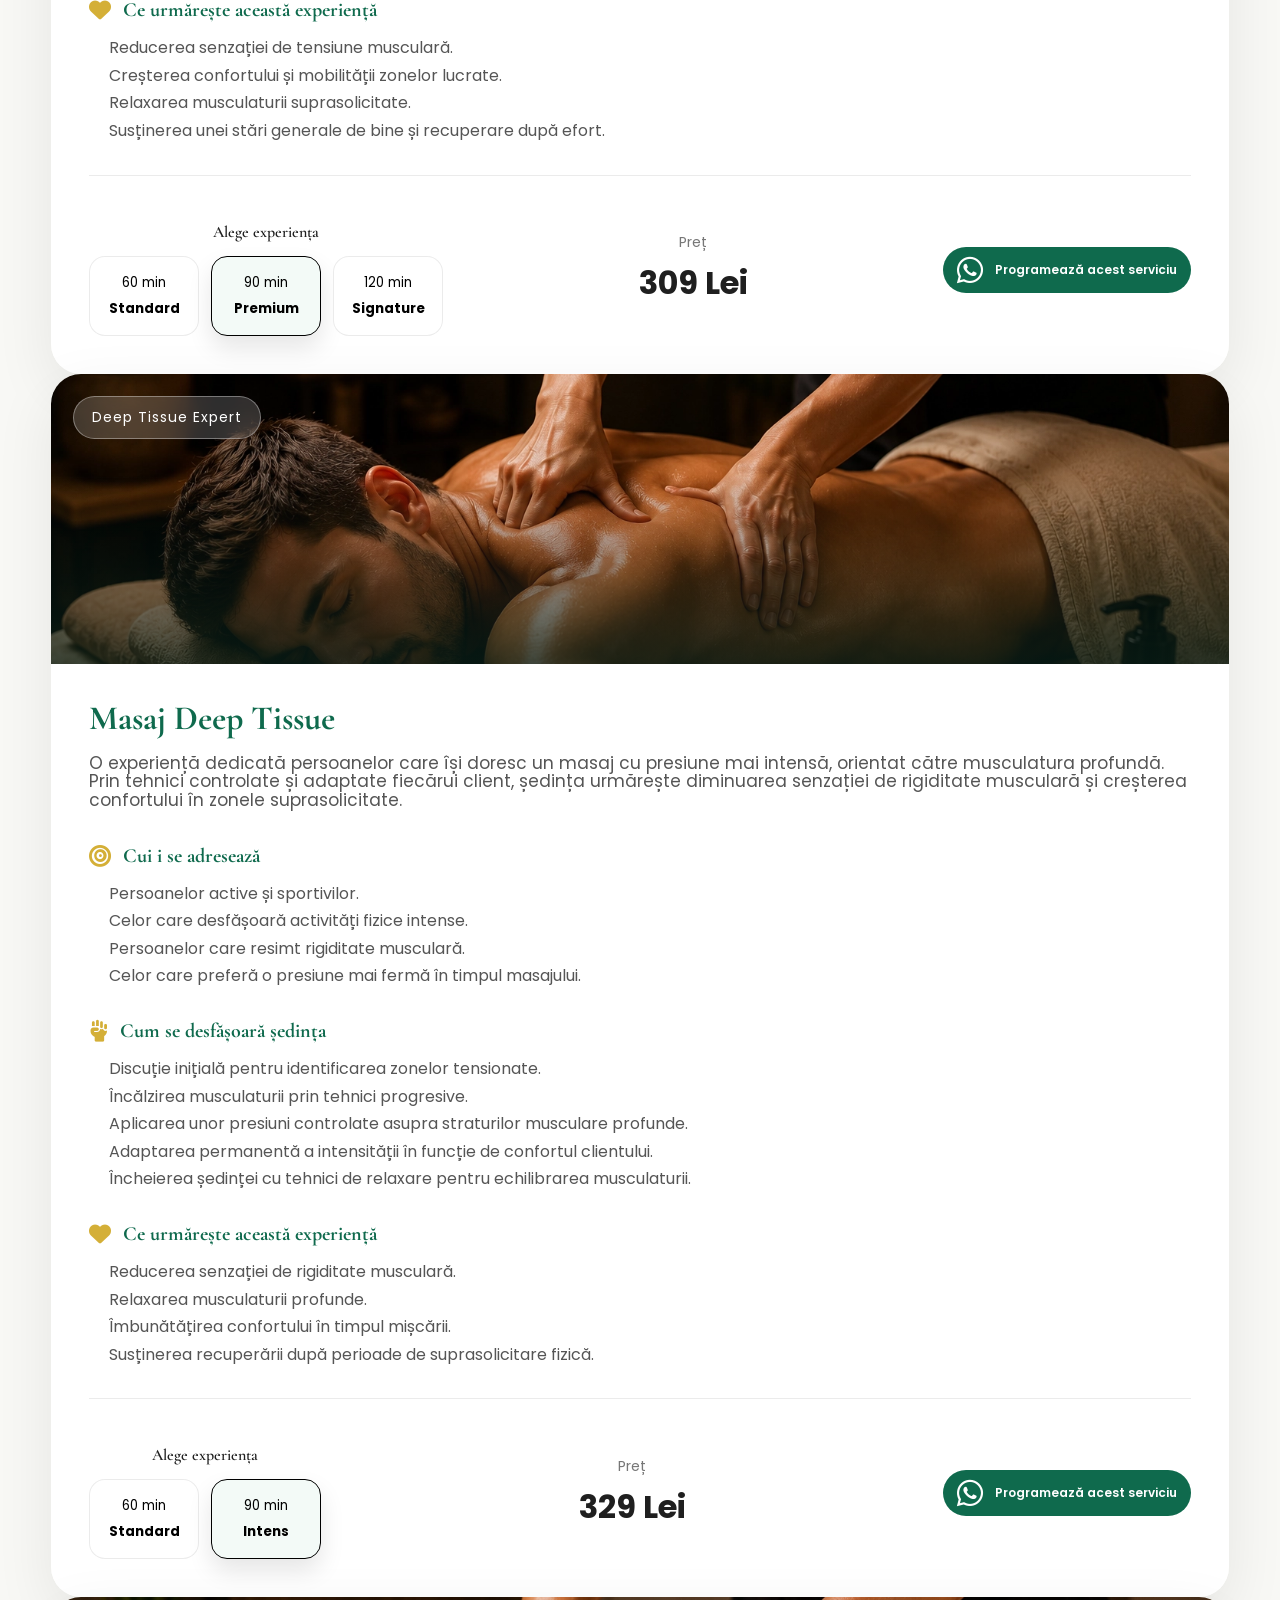
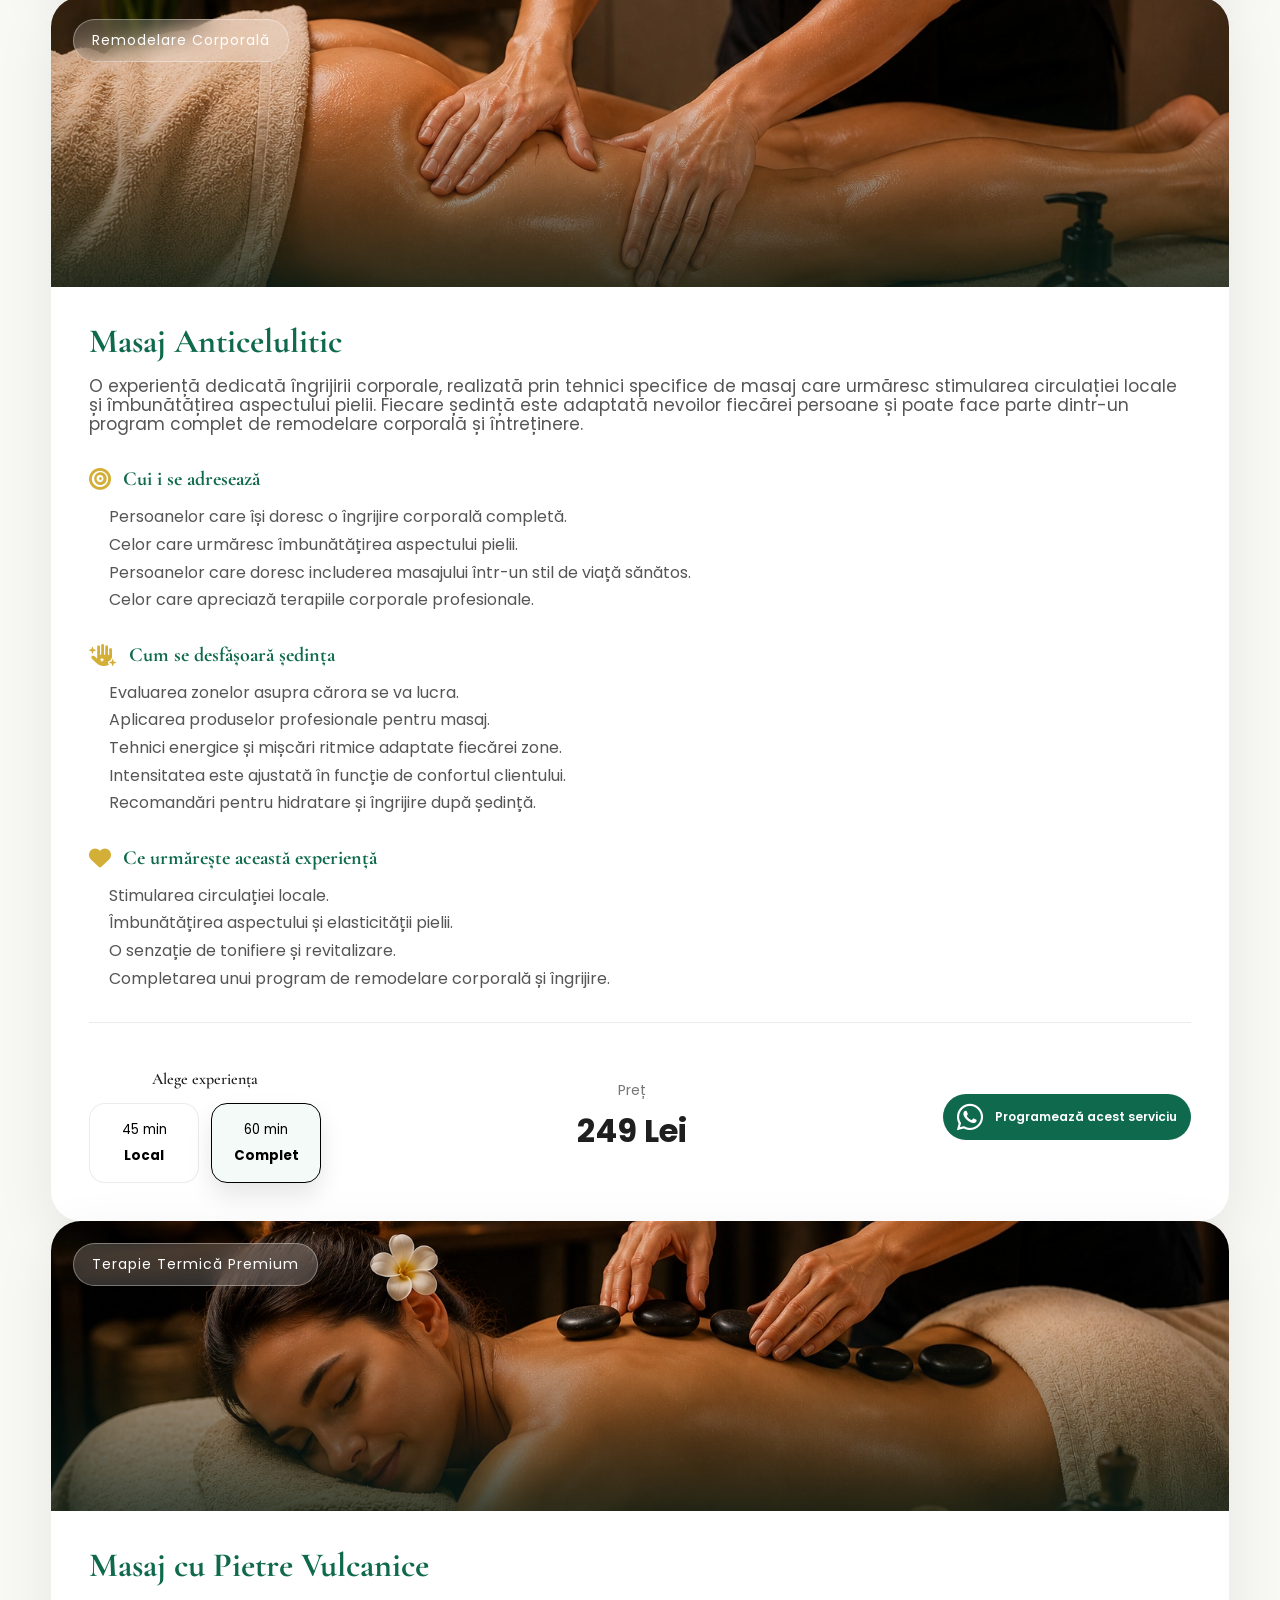
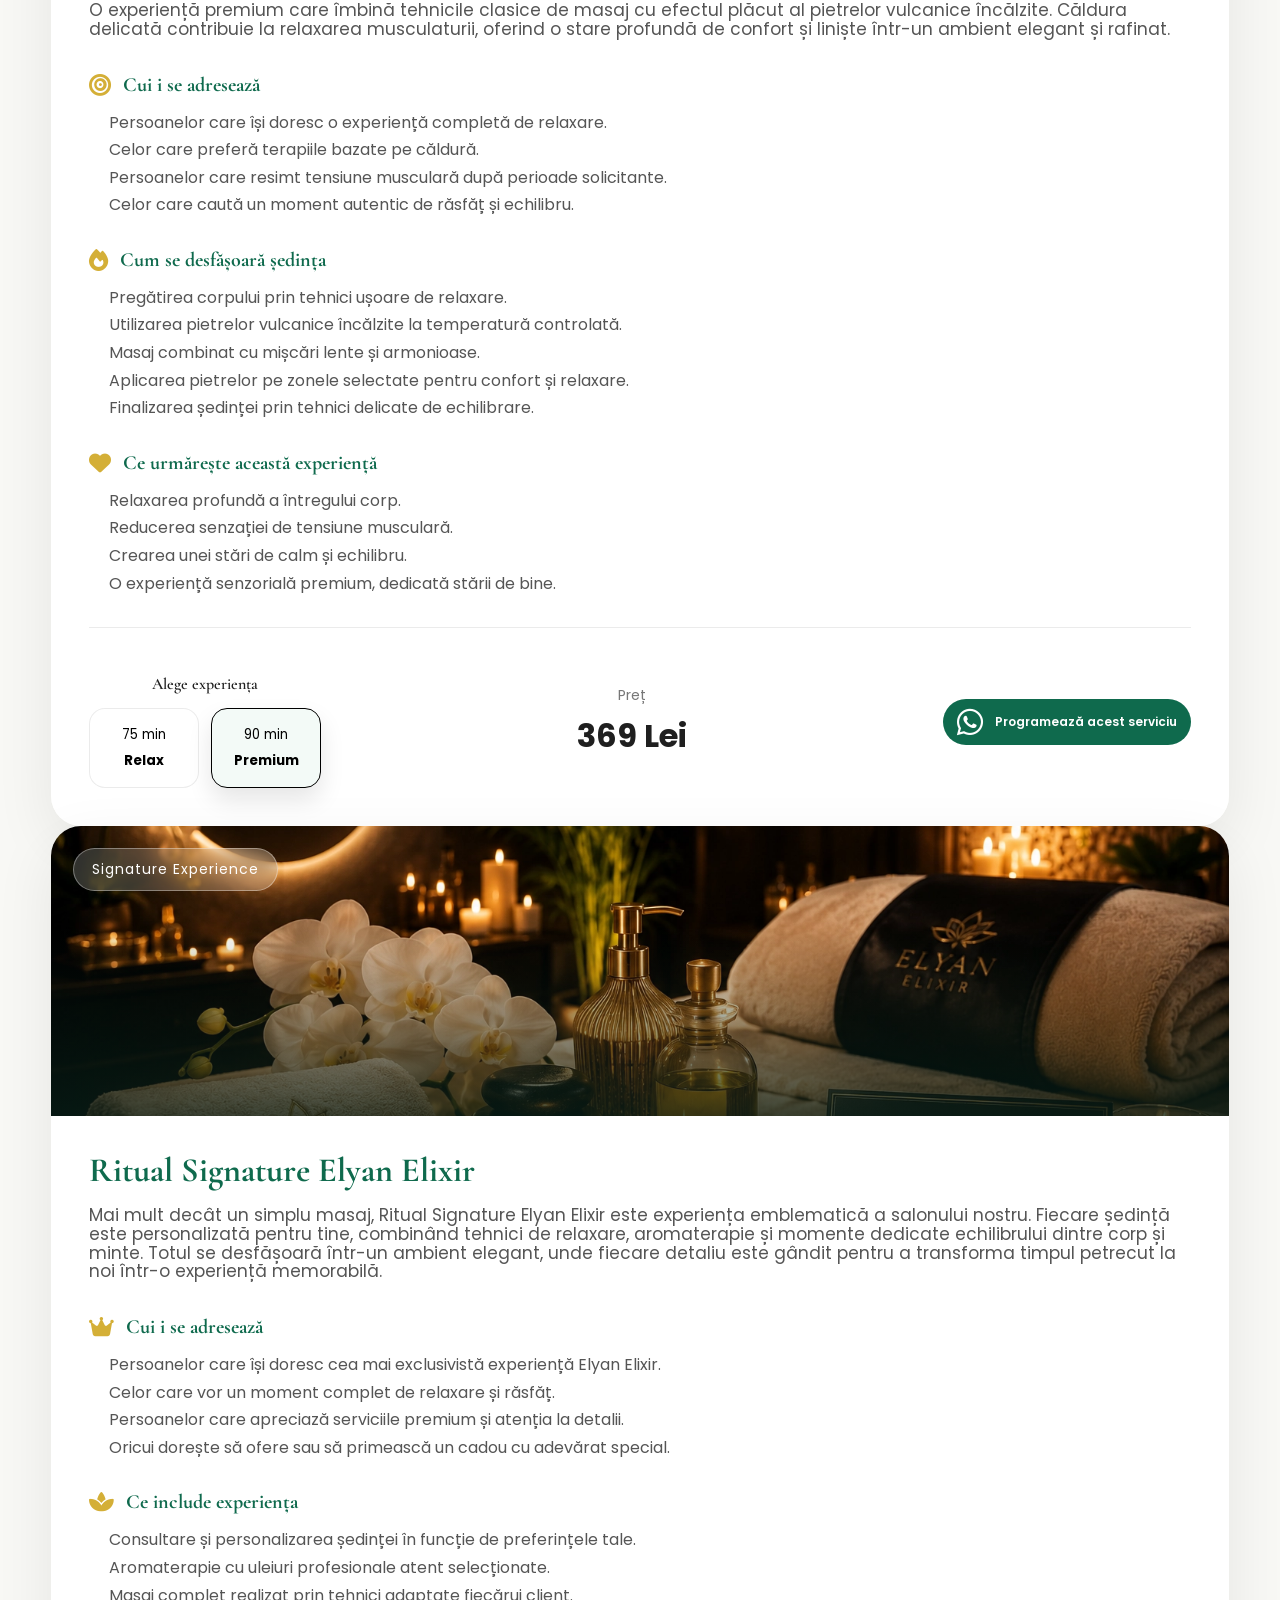
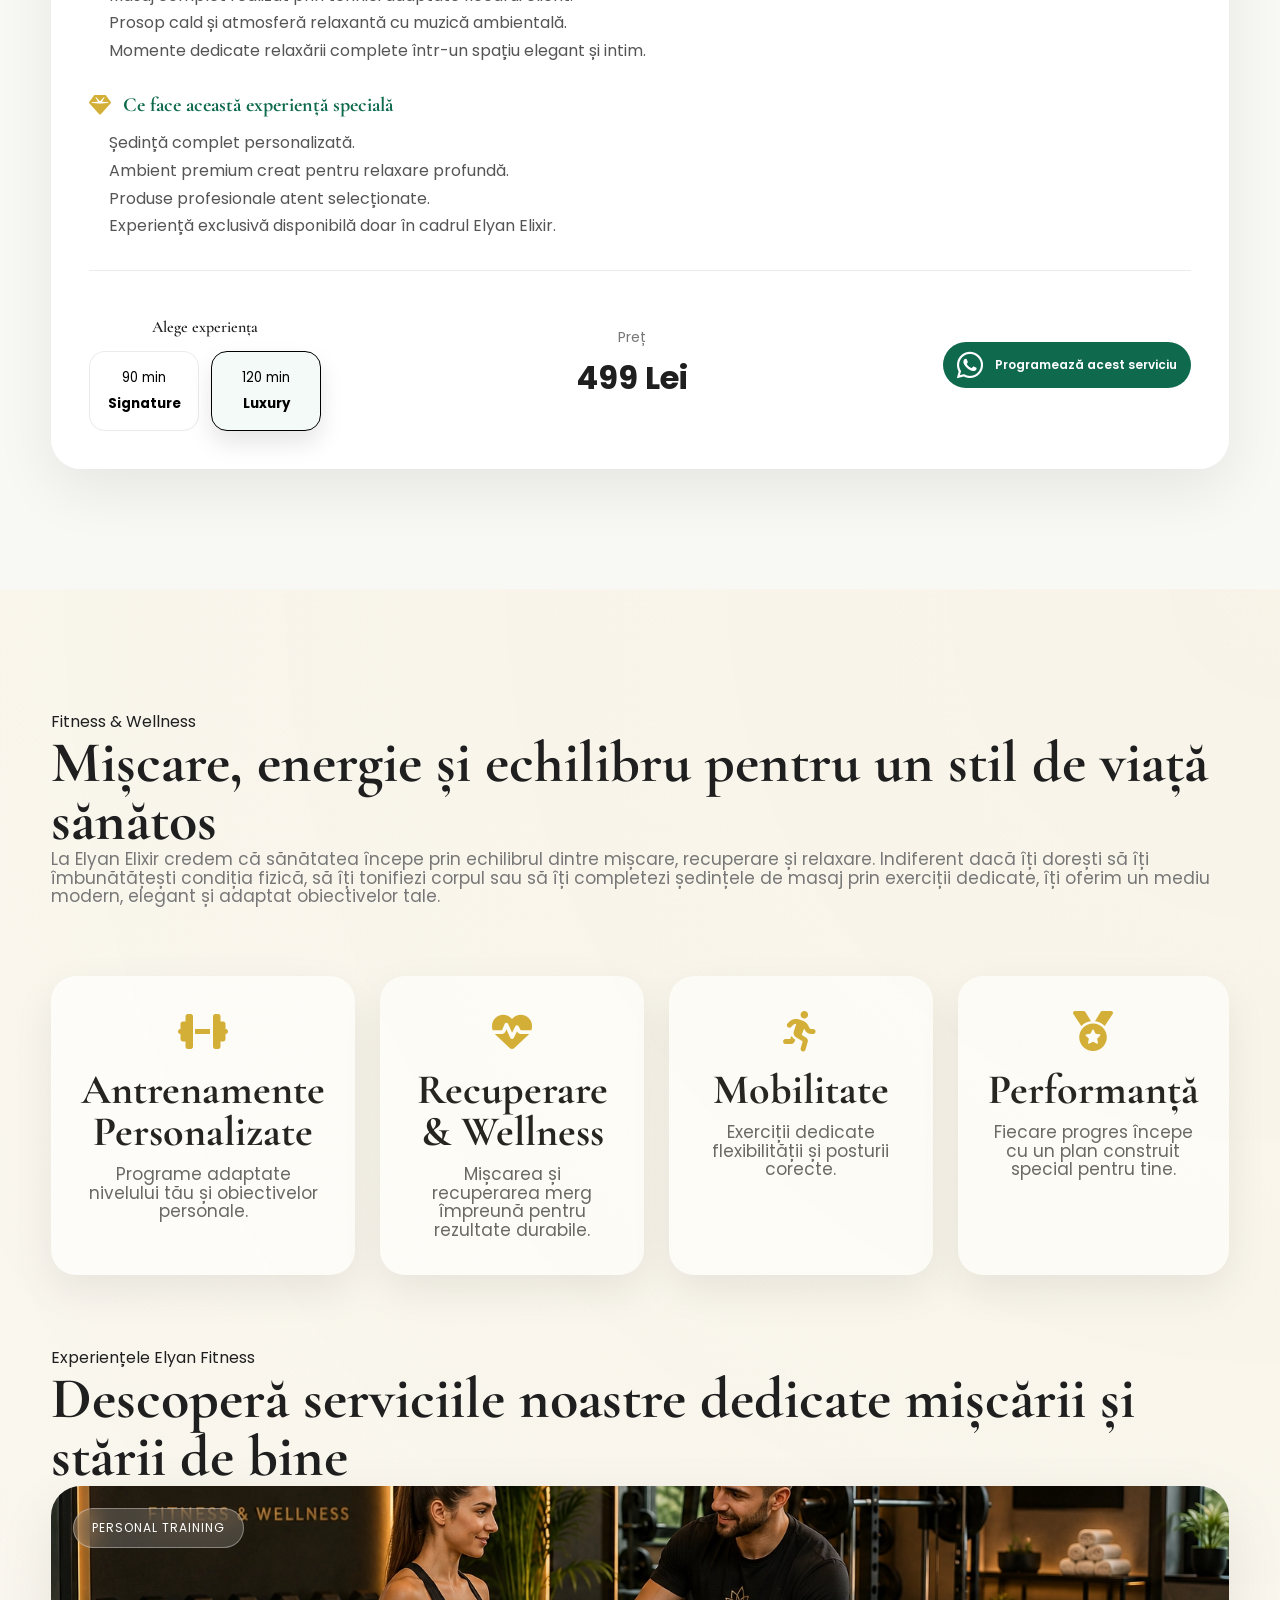
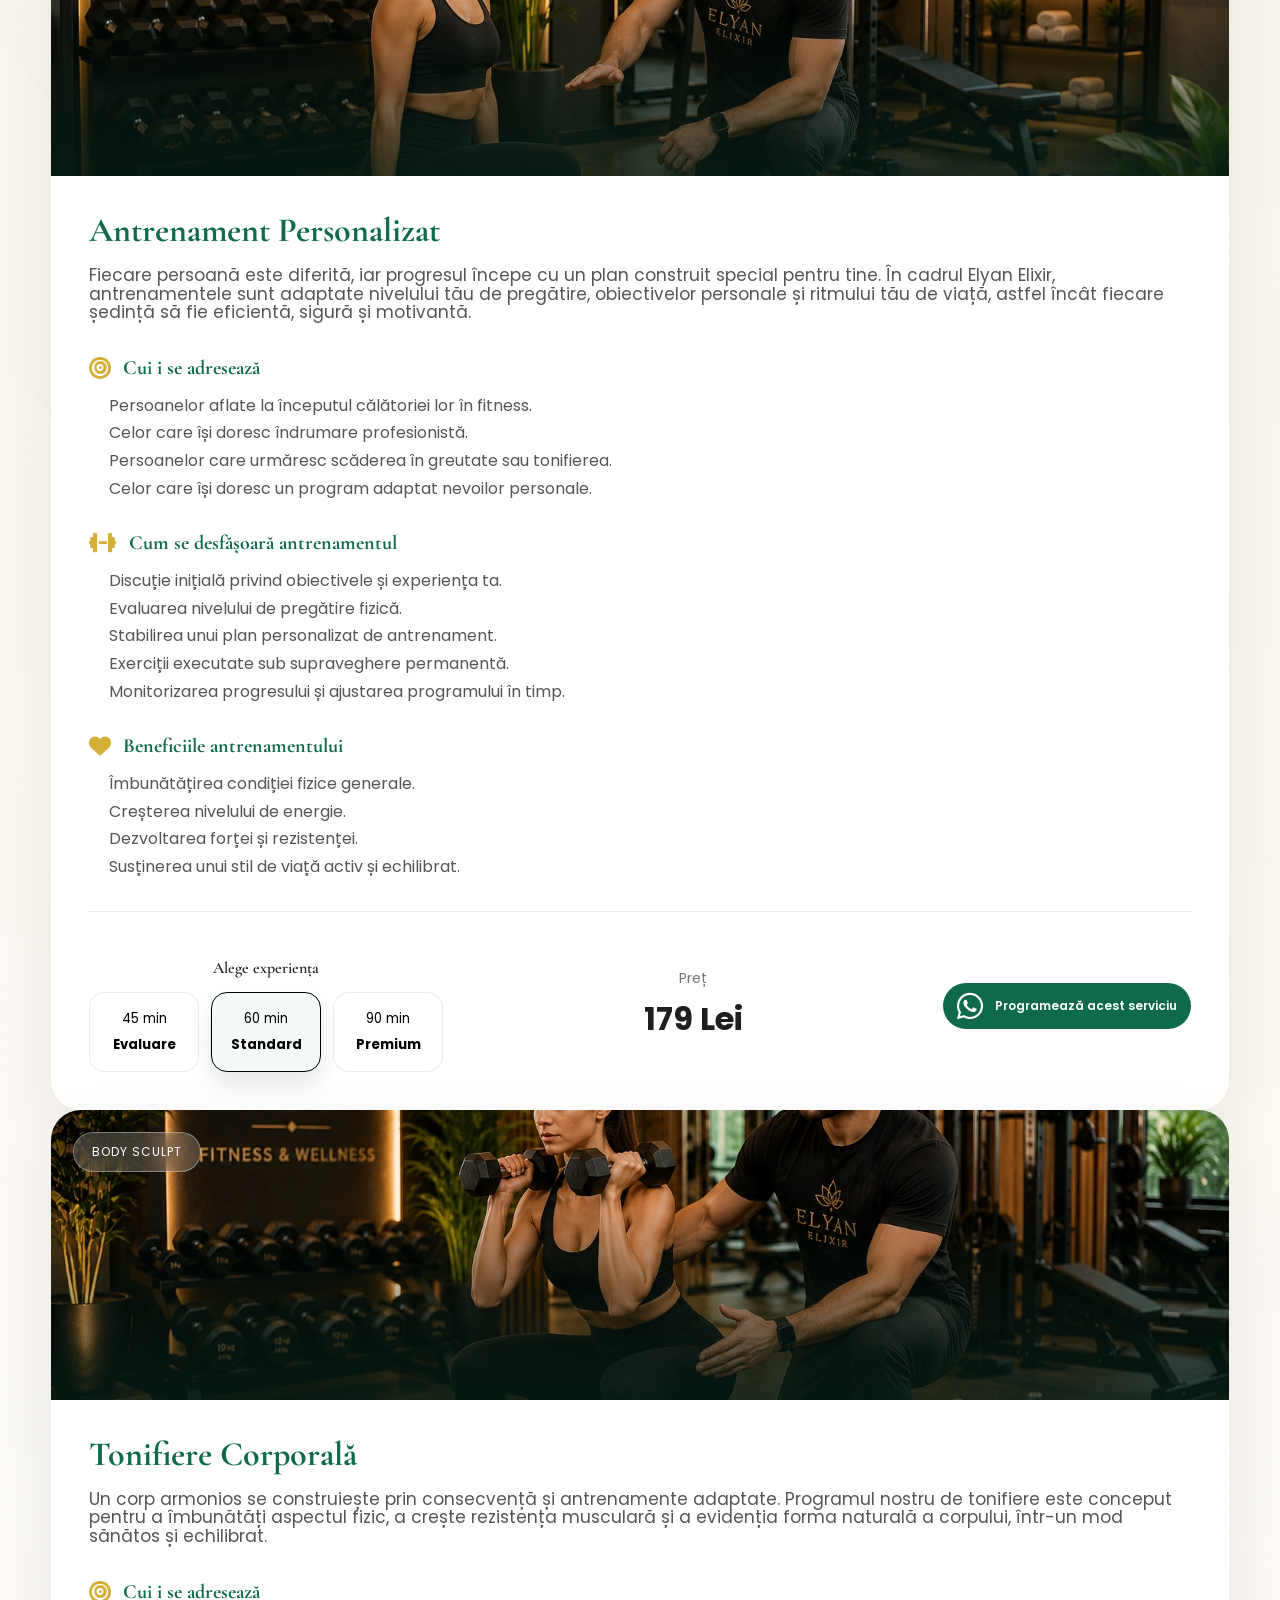
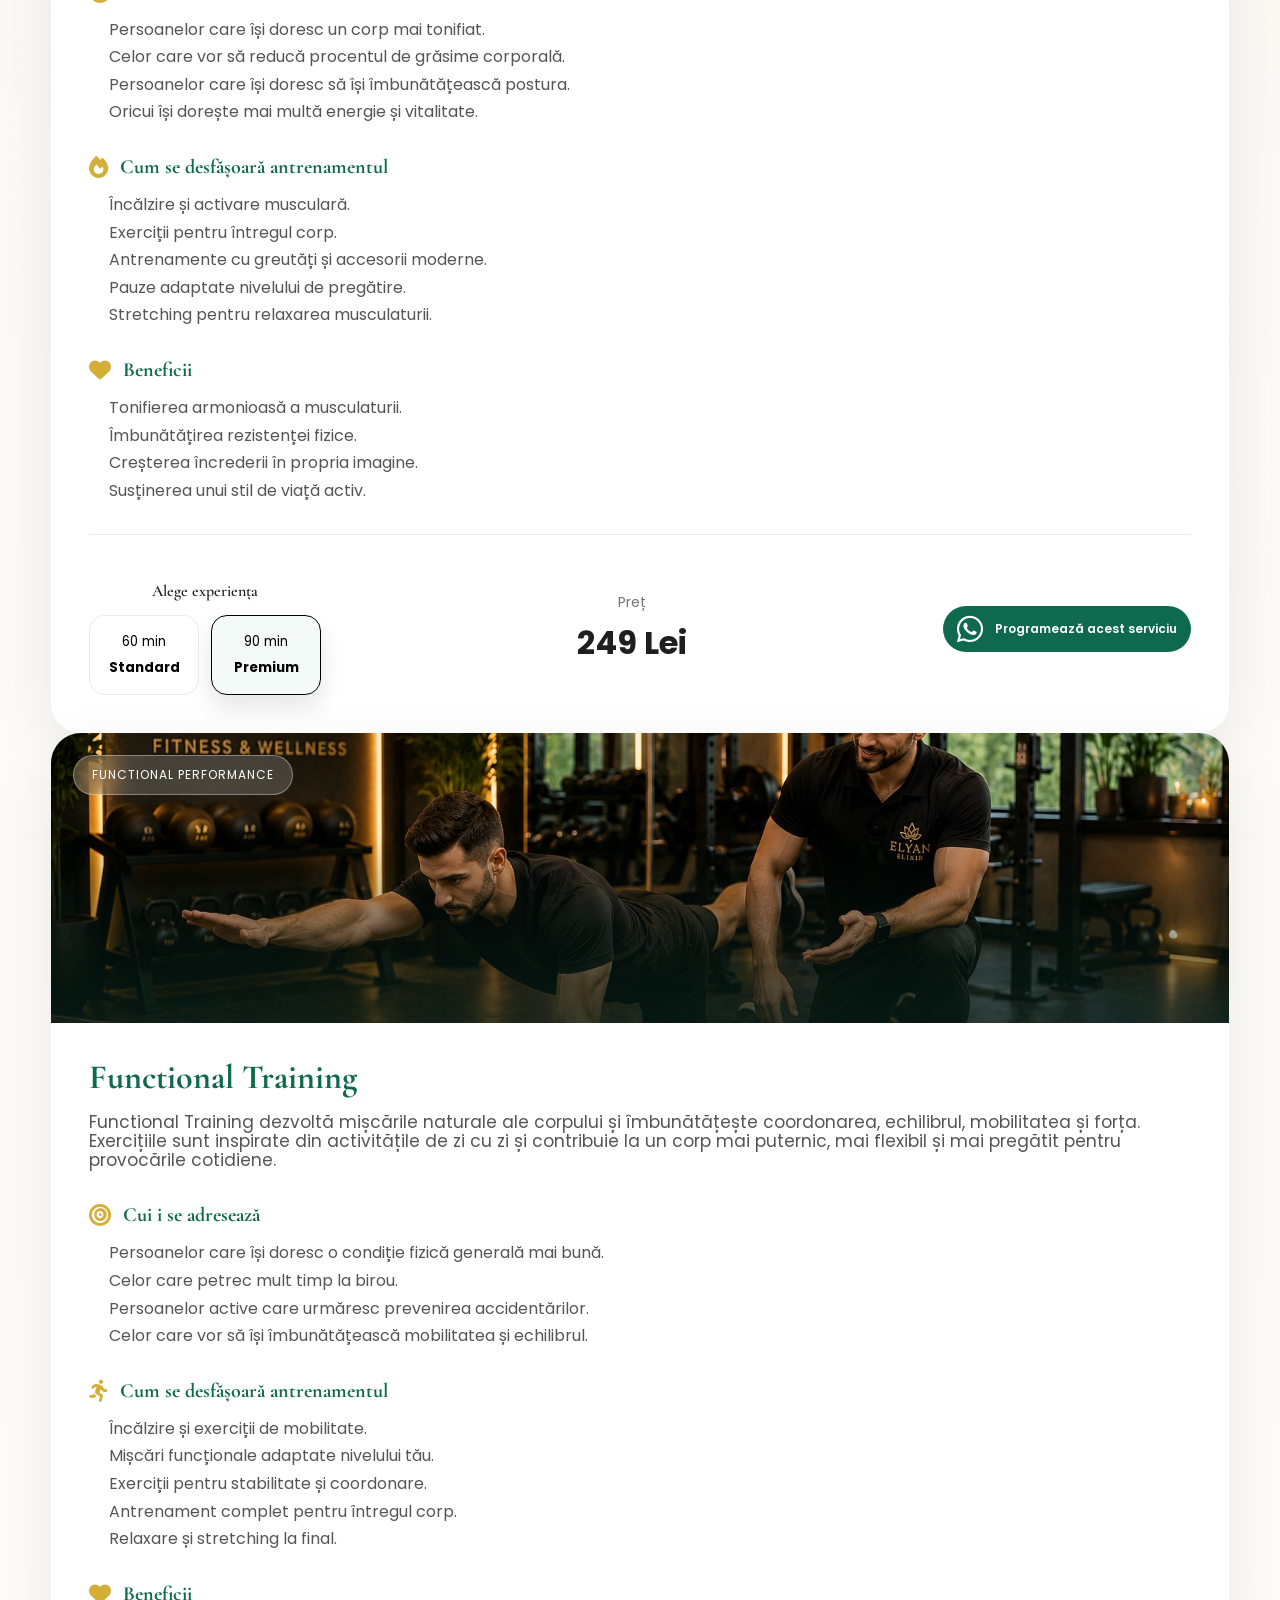
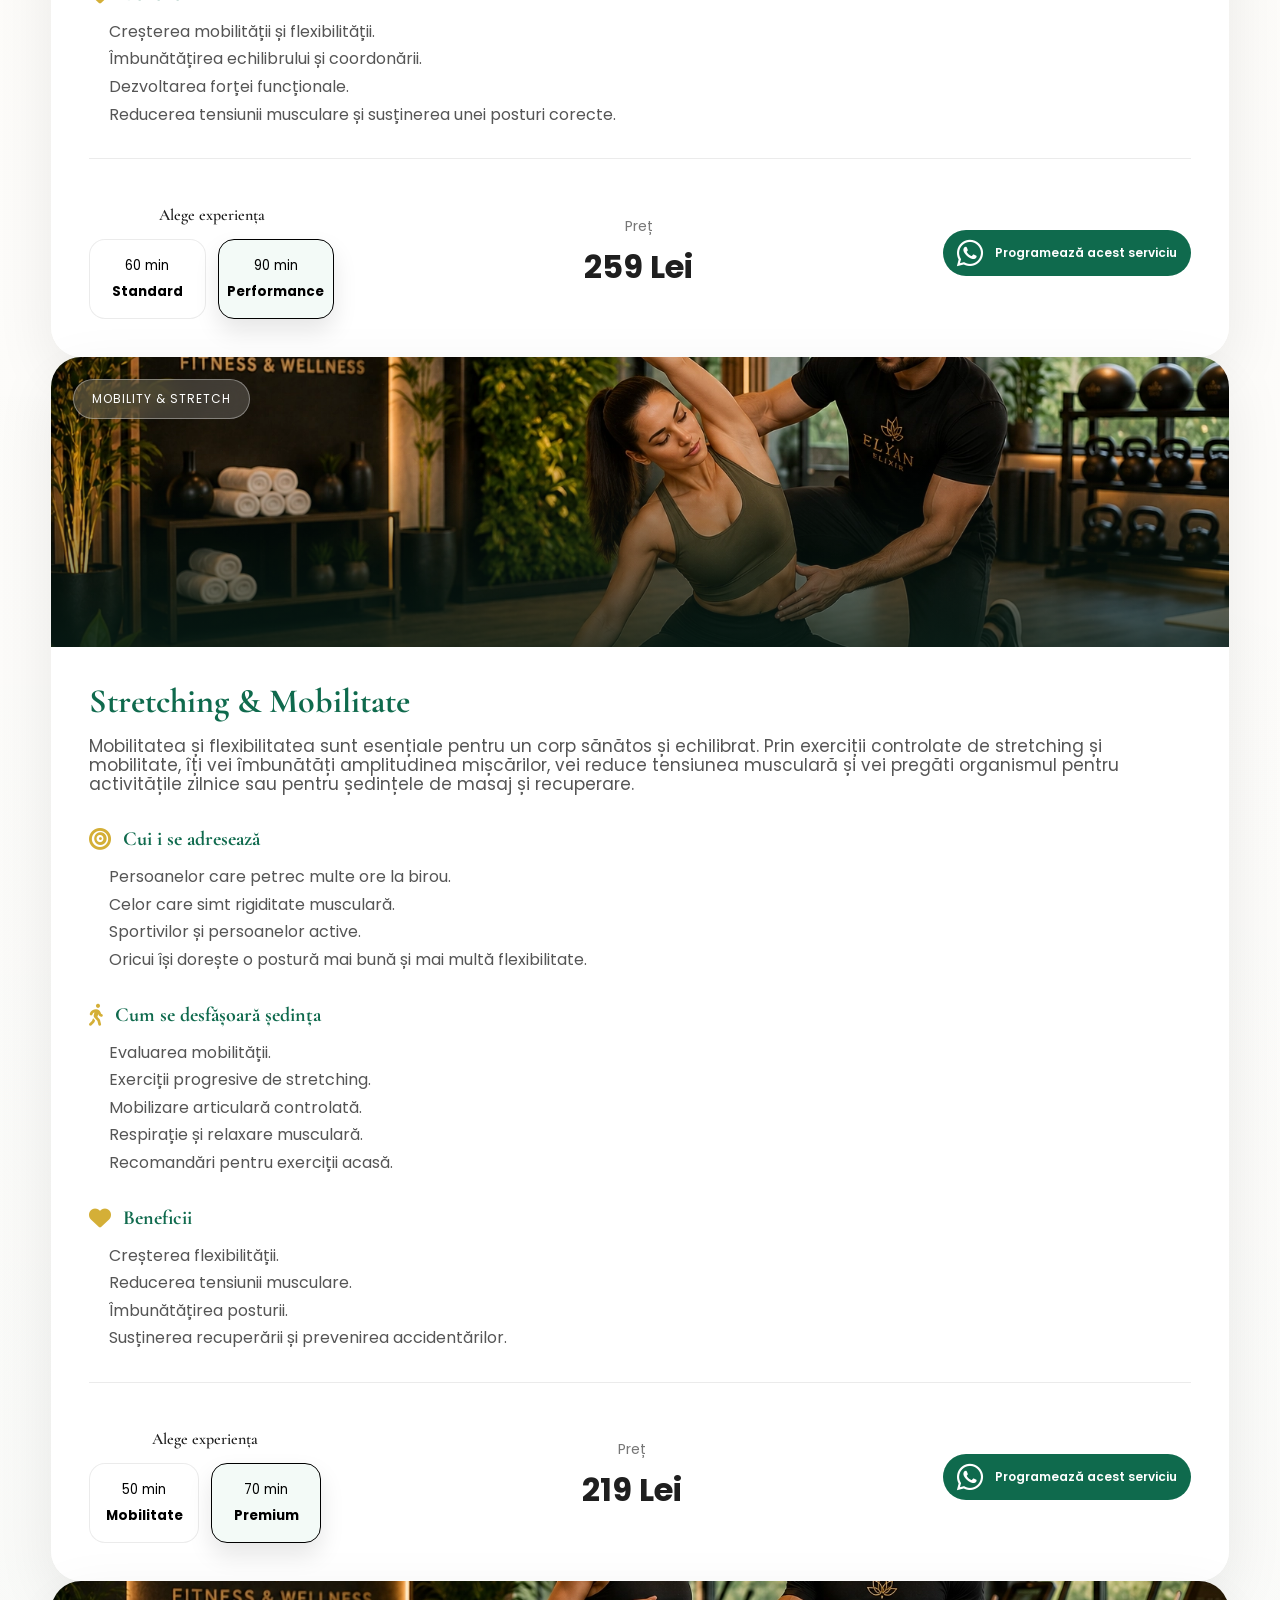
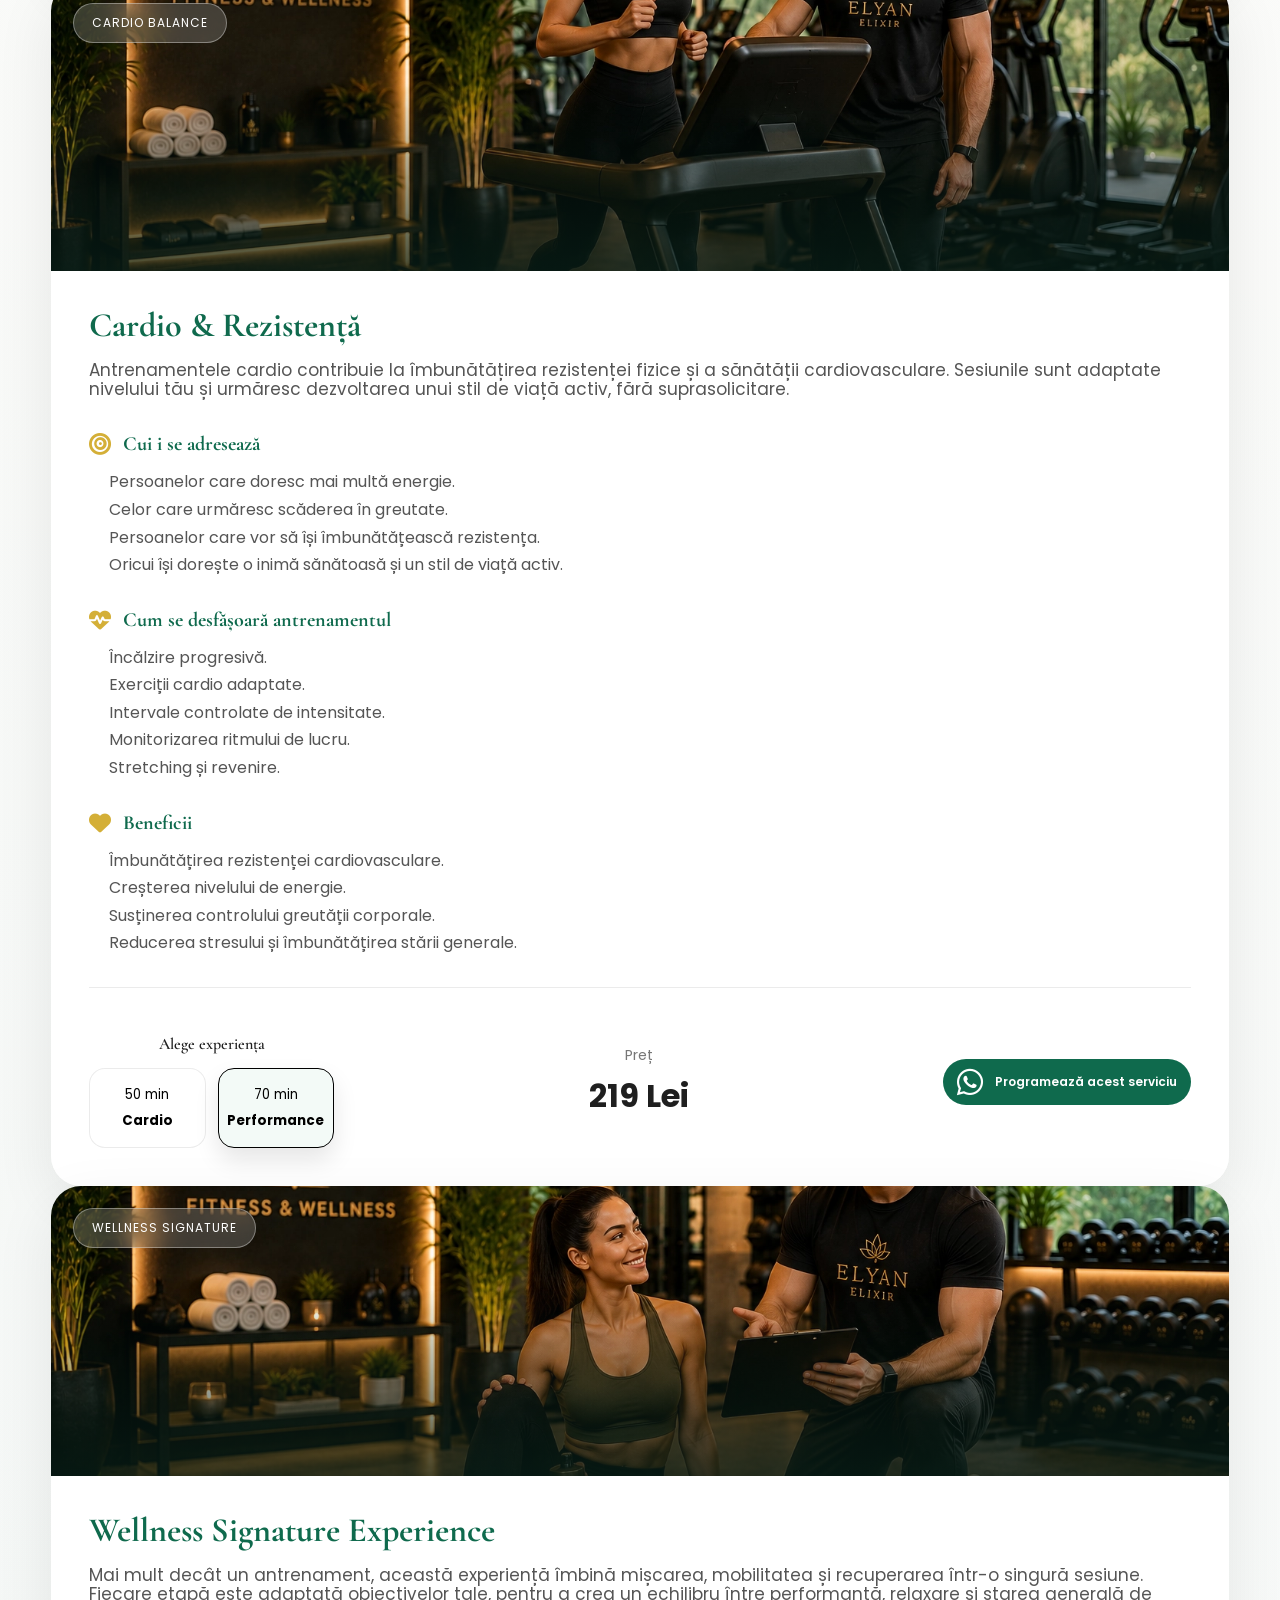
==== commit 27d05920: "Add files via upload" ====
--- a/index.html
+++ b/index.html
@@ -749,7 +749,11 @@
 
                 <div class="services-grid">
 
-                    <div id="masaj-relaxare" class="service-card">
+                    <div
+                        id="masaj-relaxare"
+                        class="service-card"
+                        data-category="massage"
+                        data-service="relaxare">
                         <div class="service-image">
                             <img src="images/massage1.webp"
                                 alt="Masaj de Relaxare">
@@ -806,93 +810,48 @@
 
                             <div class="service-footer">
 
-    <div class="service-options">
-
-        <h4 class="service-options__title">
-            Alege experiența
-        </h4>
-
-        <div class="duration-selector">
-
-            <button class="duration-card"
-                data-duration="60"
-                data-price="199">
-
-                <span class="duration-time">
-                    60 min
-                </span>
-
-                <span class="duration-name">
-                    Esențial
-                </span>
-
-            </button>
-
-            <button class="duration-card"
-                data-duration="90"
-                data-price="279">
-
-                <span class="duration-badge">
-                    Recomandat
-                </span>
-
-                <span class="duration-time">
-                    90 min
-                </span>
-
-                <span class="duration-name">
-                    Echilibru
-                </span>
-
-            </button>
-
-            <button class="duration-card"
-                data-duration="120"
-                data-price="349">
-
-                <span class="duration-time">
-                    120 min
-                </span>
-
-                <span class="duration-name">
-                    Signature
-                </span>
-
-            </button>
-
-        </div>
-
-    </div>
-
-    <div class="service-price">
-
-        <span class="price-label">
-            Preț
-        </span>
-
-        <strong class="price-value">
-            —
-        </strong>
-
-    </div>
-
-    <a class="service-btn"
-        href="#"
-        data-service="Masaj de Relaxare">
-
-        <i class="fa-brands fa-whatsapp"></i>
-
-        Programează acest serviciu
-
-    </a>
-
-</div>
-
+                                <div class="service-options">
+
+                                    <h4 class="service-options__title">
+                                        Alege experiența
+                                    </h4>
+
+                                    <div class="duration-selector"></div>
+
+                                </div>
+
+                                <div class="service-price">
+
+                                    <span class="price-label">
+                                        Preț
+                                    </span>
+
+                                    <strong class="price-value">
+                                        —
+                                    </strong>
+
+                                </div>
+
+                                <a
+                                    class="service-btn"
+                                    href="#">
+
+                                    <i class="fa-brands fa-whatsapp"></i>
+
+                                    Programează acest serviciu
+
+                                </a>
+
+                            </div>
                         </div>
 
                     </div>
 
-                    <div id="masaj-terapeutic" class="service-card">
+                    <div
+                        id="masaj-terapeutic"
+                        class="service-card"
+                        data-category="massage"
+                        data-service="terapeutic">
                         <div class="service-image">
                             <img src="images/massage2.webp"
                                 alt="Masaj Terapeutic">
@@ -950,22 +909,49 @@
                             </div>
 
                             <div class="service-footer">
-                                <div class="service-duration">
-                                    <i class="fa-regular fa-clock"></i>
-                                    <span>60 • 90 minute</span>
-                                </div>
-                                <a class="service-btn"
-                                    target="_blank"
-                                    href="https://wa.me/40769729403?text=Bună%20ziua!%20💆%20Aș%20dori%20o%20programare%20pentru%20serviciul%20Masaj%20Terapeutic.%20Îmi%20puteți%20spune%20când%20aveți%20locuri%20disponibile%3F%20Mulțumesc!">
+
+                                <div class="service-options">
+
+                                    <h4 class="service-options__title">
+                                        Alege experiența
+                                    </h4>
+
+                                    <div class="duration-selector"></div>
+
+                                </div>
+
+                                <div class="service-price">
+
+                                    <span class="price-label">
+                                        Preț
+                                    </span>
+
+                                    <strong class="price-value">
+                                        —
+                                    </strong>
+
+                                </div>
+
+                                <a
+                                    class="service-btn"
+                                    href="#">
+
                                     <i class="fa-brands fa-whatsapp"></i>
+
                                     Programează acest serviciu
+
                                 </a>
+
                             </div>
                         </div>
 
                     </div>
 
-                    <div id="masaj-deep-tissue" class="service-card">
+                    <div
+                        id="masaj-deep-tissue"
+                        class="service-card"
+                        data-category="massage"
+                        data-service="deepTissue">
                         <div class="service-image">
                             <img src="images/massage3.webp"
                                 alt="Masaj Deep Tissue">
@@ -1020,22 +1006,49 @@
                                 </ul>
                             </div>
 
-                            <div class="service-footer">
-                                <div class="service-duration">
-                                    <i class="fa-regular fa-clock"></i>
-                                    <span>60 • 90 minute</span>
-                                </div>
-                                <a class="service-btn"
-                                    target="_blank"
-                                    href="https://wa.me/40769729403?text=Bună%20ziua!%20💪%20Aș%20dori%20o%20programare%20pentru%20serviciul%20Masaj%20Deep%20Tissue.%20Îmi%20puteți%20spune%20când%20aveți%20locuri%20disponibile%3F%20Mulțumesc!">
+                                                       <div class="service-footer">
+
+                                <div class="service-options">
+
+                                    <h4 class="service-options__title">
+                                        Alege experiența
+                                    </h4>
+
+                                    <div class="duration-selector"></div>
+
+                                </div>
+
+                                <div class="service-price">
+
+                                    <span class="price-label">
+                                        Preț
+                                    </span>
+
+                                    <strong class="price-value">
+                                        —
+                                    </strong>
+
+                                </div>
+
+                                <a
+                                    class="service-btn"
+                                    href="#">
+
                                     <i class="fa-brands fa-whatsapp"></i>
+
                                     Programează acest serviciu
+
                                 </a>
+
                             </div>
                         </div>
                     </div>
 
-                    <div id="masaj-anticelulitic" class="service-card">
+                    <div
+                        id="masaj-anticelulitic"
+                        class="service-card"
+                        data-category="massage"
+                        data-service="anticelulitic">
                         <div class="service-image">
                             <img src="images/massage4.webp"
                                 alt="Masaj Anticelulitic">
@@ -1092,22 +1105,49 @@
                                     <li>Completarea unui program de remodelare corporală și îngrijire.</li>
                                 </ul>
                             </div>
-                            <div class="service-footer">
-                                <div class="service-duration">
-                                    <i class="fa-regular fa-clock"></i>
-                                    <span>45 • 60 minute</span>
-                                </div>
-                                <a class="service-btn"
-                                    target="_blank"
-                                    href="https://wa.me/40769729403?text=Bună%20ziua!%20🌸%20Aș%20dori%20o%20programare%20pentru%20serviciul%20Masaj%20Anticelulitic.%20Îmi%20puteți%20spune%20când%20aveți%20locuri%20disponibile%3F%20Mulțumesc!">
+                                                       <div class="service-footer">
+
+                                <div class="service-options">
+
+                                    <h4 class="service-options__title">
+                                        Alege experiența
+                                    </h4>
+
+                                    <div class="duration-selector"></div>
+
+                                </div>
+
+                                <div class="service-price">
+
+                                    <span class="price-label">
+                                        Preț
+                                    </span>
+
+                                    <strong class="price-value">
+                                        —
+                                    </strong>
+
+                                </div>
+
+                                <a
+                                    class="service-btn"
+                                    href="#">
+
                                     <i class="fa-brands fa-whatsapp"></i>
+
                                     Programează acest serviciu
+
                                 </a>
+
                             </div>
                         </div>
                     </div>
 
-                    <div id="masaj-pietre" class="service-card">
+                    <div
+                        id="masaj-pietre"
+                        class="service-card"
+                        data-category="massage"
+                        data-service="pietre">
 
                         <div class="service-image">
                             <img src="images/massage5.webp"
@@ -1169,23 +1209,49 @@
                                     <li>O experiență senzorială premium, dedicată stării de bine.</li>
                                 </ul>
                             </div>
-                            <div class="service-footer">
-                                <div class="service-duration">
-                                    <i class="fa-regular fa-clock"></i>
-                                    <span>75 • 90 minute</span>
-                                </div>
-
-                                <a class="service-btn"
-                                    target="_blank"
-                                    href="https://wa.me/40769729403?text=Bună%20ziua!%20🔥%20Aș%20dori%20o%20programare%20pentru%20serviciul%20Masaj%20cu%20Pietre%20Vulcanice.%20Îmi%20puteți%20spune%20când%20aveți%20locuri%20disponibile%3F%20Mulțumesc!">
+                                                        <div class="service-footer">
+
+                                <div class="service-options">
+
+                                    <h4 class="service-options__title">
+                                        Alege experiența
+                                    </h4>
+
+                                    <div class="duration-selector"></div>
+
+                                </div>
+
+                                <div class="service-price">
+
+                                    <span class="price-label">
+                                        Preț
+                                    </span>
+
+                                    <strong class="price-value">
+                                        —
+                                    </strong>
+
+                                </div>
+
+                                <a
+                                    class="service-btn"
+                                    href="#">
+
                                     <i class="fa-brands fa-whatsapp"></i>
+
                                     Programează acest serviciu
+
                                 </a>
+
                             </div>
                         </div>
                     </div>
 
-                    <div id="masaj-signature" class="service-card">
+                    <div
+                        id="masaj-signature"
+                        class="service-card"
+                        data-category="massage"
+                        data-service="signature">
                         <div class="service-image">
                             <img src="images/massage6.webp"
                                 alt="Ritual Signature Elyan Elixir">
@@ -1244,18 +1310,40 @@
 
                             </div>
 
-                            <div class="service-footer">
-                                <div class="service-duration">
-                                    <i class="fa-regular fa-clock"></i>
-                                    <span>90 • 120 minute</span>
-                                </div>
-
-                                <a class="service-btn"
-                                    target="_blank"
-                                    href="https://wa.me/40769729403?text=Bună%20ziua!%20✨%20Aș%20dori%20o%20programare%20pentru%20Ritualul%20Signature%20Elyan%20Elixir.%20Îmi%20puteți%20spune%20când%20aveți%20locuri%20disponibile%3F%20Mulțumesc!">
+                                                        <div class="service-footer">
+
+                                <div class="service-options">
+
+                                    <h4 class="service-options__title">
+                                        Alege experiența
+                                    </h4>
+
+                                    <div class="duration-selector"></div>
+
+                                </div>
+
+                                <div class="service-price">
+
+                                    <span class="price-label">
+                                        Preț
+                                    </span>
+
+                                    <strong class="price-value">
+                                        —
+                                    </strong>
+
+                                </div>
+
+                                <a
+                                    class="service-btn"
+                                    href="#">
+
                                     <i class="fa-brands fa-whatsapp"></i>
-                                    Programează această experiență
+
+                                    Programează acest serviciu
+
                                 </a>
+
                             </div>
                         </div>
                     </div>
@@ -1340,7 +1428,12 @@
                 </div>
                 <div class="services-grid">
 
-                    <div id="fitness-antrenament" class="service-card">
+                    <div
+                        id="fitness-antrenament"
+                        class="service-card"
+
+                        data-category="fitness"
+                        data-service="antrenament">
 
                         <div class="service-image">
 
@@ -1442,21 +1535,33 @@
 
                             </div>
 
-                            <div class="service-footer">
-
-                                <div class="service-duration">
-
-                                    <i class="fa-regular fa-clock"></i>
-
-                                    <span>60 minute</span>
-
-                                </div>
-
-                                <a class="service-btn"
-
-                                    target="_blank"
-
-                                    href="https://wa.me/40769729403?text=Bună%20ziua!%20🏋️%20Aș%20dori%20o%20programare%20pentru%20serviciul%20Antrenament%20Personalizat.%20Îmi%20puteți%20spune%20când%20aveți%20locuri%20disponibile%3F%20Mulțumesc!">
+                                                       <div class="service-footer">
+
+                                <div class="service-options">
+
+                                    <h4 class="service-options__title">
+                                        Alege experiența
+                                    </h4>
+
+                                    <div class="duration-selector"></div>
+
+                                </div>
+
+                                <div class="service-price">
+
+                                    <span class="price-label">
+                                        Preț
+                                    </span>
+
+                                    <strong class="price-value">
+                                        —
+                                    </strong>
+
+                                </div>
+
+                                <a
+                                    class="service-btn"
+                                    href="#">
 
                                     <i class="fa-brands fa-whatsapp"></i>
 
@@ -1474,7 +1579,11 @@
                         CARD 2 - TONIFIERE CORPORALĂ
                     =========================== -->
 
-                    <div id="fitness-tonifiere" class="service-card">
+                    <div
+                        id="fitness-tonifiere"
+                        class="service-card"
+                        data-category="fitness"
+                        data-service="tonifiere">
 
                         <div class="service-image">
 
@@ -1576,21 +1685,33 @@
 
                             </div>
 
-                            <div class="service-footer">
-
-                                <div class="service-duration">
-
-                                    <i class="fa-regular fa-clock"></i>
-
-                                    <span>60 minute</span>
-
-                                </div>
-
-                                <a class="service-btn"
-
-                                    target="_blank"
-
-                                    href="https://wa.me/40769729403?text=Bună%20ziua!%20🔥%20Aș%20dori%20o%20programare%20pentru%20serviciul%20Tonifiere%20Corporală.%20Îmi%20puteți%20spune%20când%20aveți%20locuri%20disponibile%3F%20Mulțumesc!">
+                                                        <div class="service-footer">
+
+                                <div class="service-options">
+
+                                    <h4 class="service-options__title">
+                                        Alege experiența
+                                    </h4>
+
+                                    <div class="duration-selector"></div>
+
+                                </div>
+
+                                <div class="service-price">
+
+                                    <span class="price-label">
+                                        Preț
+                                    </span>
+
+                                    <strong class="price-value">
+                                        —
+                                    </strong>
+
+                                </div>
+
+                                <a
+                                    class="service-btn"
+                                    href="#">
 
                                     <i class="fa-brands fa-whatsapp"></i>
 
@@ -1610,7 +1731,11 @@
                         CARD 3 - FUNCTIONAL TRAINING
                     =========================== -->
 
-                    <div id="fitness-functional" class="service-card">
+                    <div
+                        id="fitness-functional"
+                        class="service-card"
+                        data-category="fitness"
+                        data-service="functional">
 
                         <div class="service-image">
 
@@ -1712,21 +1837,33 @@
 
                             </div>
 
-                            <div class="service-footer">
-
-                                <div class="service-duration">
-
-                                    <i class="fa-regular fa-clock"></i>
-
-                                    <span>60 minute</span>
-
-                                </div>
-
-                                <a class="service-btn"
-
-                                    target="_blank"
-
-                                    href="https://wa.me/40769729403?text=Bună%20ziua!%20💪%20Aș%20dori%20o%20programare%20pentru%20serviciul%20Functional%20Training.%20Îmi%20puteți%20spune%20când%20aveți%20locuri%20disponibile%3F%20Mulțumesc!">
+                                                        <div class="service-footer">
+
+                                <div class="service-options">
+
+                                    <h4 class="service-options__title">
+                                        Alege experiența
+                                    </h4>
+
+                                    <div class="duration-selector"></div>
+
+                                </div>
+
+                                <div class="service-price">
+
+                                    <span class="price-label">
+                                        Preț
+                                    </span>
+
+                                    <strong class="price-value">
+                                        —
+                                    </strong>
+
+                                </div>
+
+                                <a
+                                    class="service-btn"
+                                    href="#">
 
                                     <i class="fa-brands fa-whatsapp"></i>
 
@@ -1735,7 +1872,6 @@
                                 </a>
 
                             </div>
-
                         </div>
 
                     </div>
@@ -1744,7 +1880,11 @@
                         CARD 4 - STRETCHING & MOBILITATE
                     =========================== -->
 
-                    <div id="fitness-stretching" class="service-card">
+                    <div
+                        id="fitness-stretching"
+                        class="service-card"
+                        data-category="fitness"
+                        data-service="stretching">
 
                         <div class="service-image">
 
@@ -1846,21 +1986,33 @@
 
                             </div>
 
-                            <div class="service-footer">
-
-                                <div class="service-duration">
-
-                                    <i class="fa-regular fa-clock"></i>
-
-                                    <span>50 minute</span>
-
-                                </div>
-
-                                <a class="service-btn"
-
-                                    target="_blank"
-
-                                    href="https://wa.me/40769729403?text=Bună%20ziua!%20🧘%20Aș%20dori%20o%20programare%20pentru%20Stretching%20%26%20Mobilitate.%20Mulțumesc!">
+                                                        <div class="service-footer">
+
+                                <div class="service-options">
+
+                                    <h4 class="service-options__title">
+                                        Alege experiența
+                                    </h4>
+
+                                    <div class="duration-selector"></div>
+
+                                </div>
+
+                                <div class="service-price">
+
+                                    <span class="price-label">
+                                        Preț
+                                    </span>
+
+                                    <strong class="price-value">
+                                        —
+                                    </strong>
+
+                                </div>
+
+                                <a
+                                    class="service-btn"
+                                    href="#">
 
                                     <i class="fa-brands fa-whatsapp"></i>
 
@@ -1880,7 +2032,11 @@
                         CARD 5 - CARDIO & REZISTENȚĂ
                     =========================== -->
 
-                    <div id="fitness-cardio" class="service-card">
+                    <div
+                        id="fitness-cardio"
+                        class="service-card"
+                        data-category="fitness"
+                        data-service="cardio">
 
                         <div class="service-image">
 
@@ -1981,21 +2137,33 @@
 
                             </div>
 
-                            <div class="service-footer">
-
-                                <div class="service-duration">
-
-                                    <i class="fa-regular fa-clock"></i>
-
-                                    <span>50 minute</span>
-
-                                </div>
-
-                                <a class="service-btn"
-
-                                    target="_blank"
-
-                                    href="https://wa.me/40769729403?text=Bună%20ziua!%20❤️%20Aș%20dori%20o%20programare%20pentru%20Cardio%20%26%20Rezistență.%20Mulțumesc!">
+                                                        <div class="service-footer">
+
+                                <div class="service-options">
+
+                                    <h4 class="service-options__title">
+                                        Alege experiența
+                                    </h4>
+
+                                    <div class="duration-selector"></div>
+
+                                </div>
+
+                                <div class="service-price">
+
+                                    <span class="price-label">
+                                        Preț
+                                    </span>
+
+                                    <strong class="price-value">
+                                        —
+                                    </strong>
+
+                                </div>
+
+                                <a
+                                    class="service-btn"
+                                    href="#">
 
                                     <i class="fa-brands fa-whatsapp"></i>
 
@@ -2015,7 +2183,11 @@
                         CARD 6 - WELLNESS SIGNATURE EXPERIENCE
                     =========================== -->
 
-                    <div id="fitness-signature" class="service-card">
+                    <div
+                        id="fitness-signature"
+                        class="service-card"
+                        data-category="fitness"
+                        data-service="signature">
 
                         <div class="service-image">
 
@@ -2095,25 +2267,37 @@
 
                             </div>
 
-                            <div class="service-footer">
-
-                                <div class="service-duration">
-
-                                    <i class="fa-regular fa-clock"></i>
-
-                                    <span>90 minute</span>
-
-                                </div>
-
-                                <a class="service-btn"
-
-                                    target="_blank"
-
-                                    href="https://wa.me/40769729403?text=Bună%20ziua!%20✨%20Aș%20dori%20o%20programare%20pentru%20Wellness%20Signature%20Experience.%20Mulțumesc!">
+                                                        <div class="service-footer">
+
+                                <div class="service-options">
+
+                                    <h4 class="service-options__title">
+                                        Alege experiența
+                                    </h4>
+
+                                    <div class="duration-selector"></div>
+
+                                </div>
+
+                                <div class="service-price">
+
+                                    <span class="price-label">
+                                        Preț
+                                    </span>
+
+                                    <strong class="price-value">
+                                        —
+                                    </strong>
+
+                                </div>
+
+                                <a
+                                    class="service-btn"
+                                    href="#">
 
                                     <i class="fa-brands fa-whatsapp"></i>
 
-                                    Programează această experiență
+                                    Programează acest serviciu
 
                                 </a>
 
@@ -2251,30 +2435,41 @@
 
                         </div>
 
-                        <div class="service-footer">
-
-                            <div class="service-duration">
-
-                                <i class="fa-regular fa-clock"></i>
-
-                                <span>60 minute</span>
-
-                            </div>
-
-                            <a class="service-btn"
-
-                                target="_blank"
-
-                                href="https://wa.me/40769729403?text=Bună%20ziua!%20🦶%20Aș%20dori%20o%20programare%20pentru%20Pedichiură%20Medicală%20Completă.%20Mulțumesc!">
-
-                                <i class="fa-brands fa-whatsapp"></i>
-
-                                Programează acest serviciu
-
-                            </a>
-
-                        </div>
-
+                                                    <div class="service-footer">
+
+                                <div class="service-options">
+
+                                    <h4 class="service-options__title">
+                                        Alege experiența
+                                    </h4>
+
+                                    <div class="duration-selector"></div>
+
+                                </div>
+
+                                <div class="service-price">
+
+                                    <span class="price-label">
+                                        Preț
+                                    </span>
+
+                                    <strong class="price-value">
+                                        —
+                                    </strong>
+
+                                </div>
+
+                                <a
+                                    class="service-btn"
+                                    href="#">
+
+                                    <i class="fa-brands fa-whatsapp"></i>
+
+                                    Programează acest serviciu
+
+                                </a>
+
+                            </div>
                     </div>
 
             </div>
@@ -2385,30 +2580,41 @@
 
                     </div>
 
-                    <div class="service-footer">
-
-                        <div class="service-duration">
-
-                            <i class="fa-regular fa-clock"></i>
-
-                            <span>45 minute</span>
-
-                        </div>
-
-                        <a class="service-btn"
-
-                            target="_blank"
-
-                            href="https://wa.me/40769729403?text=Bună%20ziua!%20✨%20Aș%20dori%20o%20programare%20pentru%20Îndepărtarea%20Hiperkeratozelor.%20Mulțumesc!">
-
-                            <i class="fa-brands fa-whatsapp"></i>
-
-                            Programează acest serviciu
-
-                        </a>
-
-                    </div>
-
+                                                <div class="service-footer">
+
+                                <div class="service-options">
+
+                                    <h4 class="service-options__title">
+                                        Alege experiența
+                                    </h4>
+
+                                    <div class="duration-selector"></div>
+
+                                </div>
+
+                                <div class="service-price">
+
+                                    <span class="price-label">
+                                        Preț
+                                    </span>
+
+                                    <strong class="price-value">
+                                        —
+                                    </strong>
+
+                                </div>
+
+                                <a
+                                    class="service-btn"
+                                    href="#">
+
+                                    <i class="fa-brands fa-whatsapp"></i>
+
+                                    Programează acest serviciu
+
+                                </a>
+
+                            </div>
                 </div>
 
             </div>
@@ -2518,29 +2724,41 @@
 
                     </div>
 
-                    <div class="service-footer">
-
-                        <div class="service-duration">
-
-                            <i class="fa-regular fa-clock"></i>
-
-                            <span>50 minute</span>
-
-                        </div>
-
-                        <a class="service-btn"
-
-                            target="_blank"
-
-                            href="https://wa.me/40769729403?text=Bună%20ziua!%20💙%20Aș%20dori%20o%20programare%20pentru%20Îngrijirea%20Unghiilor%20Încarnate.%20Mulțumesc!">
-
-                            <i class="fa-brands fa-whatsapp"></i>
-
-                            Programează acest serviciu
-
-                        </a>
-
-                    </div>
+                                               <div class="service-footer">
+
+                                <div class="service-options">
+
+                                    <h4 class="service-options__title">
+                                        Alege experiența
+                                    </h4>
+
+                                    <div class="duration-selector"></div>
+
+                                </div>
+
+                                <div class="service-price">
+
+                                    <span class="price-label">
+                                        Preț
+                                    </span>
+
+                                    <strong class="price-value">
+                                        —
+                                    </strong>
+
+                                </div>
+
+                                <a
+                                    class="service-btn"
+                                    href="#">
+
+                                    <i class="fa-brands fa-whatsapp"></i>
+
+                                    Programează acest serviciu
+
+                                </a>
+
+                            </div>
 
                 </div>
 
@@ -2650,29 +2868,41 @@
 
                     </div>
 
-                    <div class="service-footer">
-
-                        <div class="service-duration">
-
-                            <i class="fa-regular fa-clock"></i>
-
-                            <span>45 minute</span>
-
-                        </div>
-
-                        <a class="service-btn"
-
-                            target="_blank"
-
-                            href="https://wa.me/40769729403?text=Bună%20ziua!%20🌿%20Aș%20dori%20o%20programare%20pentru%20Tratamentul%20Călcâielor%20Crăpate.%20Mulțumesc!">
-
-                            <i class="fa-brands fa-whatsapp"></i>
-
-                            Programează acest serviciu
-
-                        </a>
-
-                    </div>
+                                                <div class="service-footer">
+
+                                <div class="service-options">
+
+                                    <h4 class="service-options__title">
+                                        Alege experiența
+                                    </h4>
+
+                                    <div class="duration-selector"></div>
+
+                                </div>
+
+                                <div class="service-price">
+
+                                    <span class="price-label">
+                                        Preț
+                                    </span>
+
+                                    <strong class="price-value">
+                                        —
+                                    </strong>
+
+                                </div>
+
+                                <a
+                                    class="service-btn"
+                                    href="#">
+
+                                    <i class="fa-brands fa-whatsapp"></i>
+
+                                    Programează acest serviciu
+
+                                </a>
+
+                            </div>
 
                 </div>
 
@@ -2783,29 +3013,41 @@
 
                     </div>
 
-                    <div class="service-footer">
-
-                        <div class="service-duration">
-
-                            <i class="fa-regular fa-clock"></i>
-
-                            <span>40 minute</span>
-
-                        </div>
-
-                        <a class="service-btn"
-
-                            target="_blank"
-
-                            href="https://wa.me/40769729403?text=Bună%20ziua!%20🧴%20Aș%20dori%20o%20programare%20pentru%20Îngrijire%20Preventivă.%20Mulțumesc!">
-
-                            <i class="fa-brands fa-whatsapp"></i>
-
-                            Programează acest serviciu
-
-                        </a>
-
-                    </div>
+                                               <div class="service-footer">
+
+                                <div class="service-options">
+
+                                    <h4 class="service-options__title">
+                                        Alege experiența
+                                    </h4>
+
+                                    <div class="duration-selector"></div>
+
+                                </div>
+
+                                <div class="service-price">
+
+                                    <span class="price-label">
+                                        Preț
+                                    </span>
+
+                                    <strong class="price-value">
+                                        —
+                                    </strong>
+
+                                </div>
+
+                                <a
+                                    class="service-btn"
+                                    href="#">
+
+                                    <i class="fa-brands fa-whatsapp"></i>
+
+                                    Programează acest serviciu
+
+                                </a>
+
+                            </div>
 
                 </div>
 
@@ -2896,29 +3138,41 @@
 
                     </div>
 
-                    <div class="service-footer">
-
-                        <div class="service-duration">
-
-                            <i class="fa-regular fa-clock"></i>
-
-                            <span>90 minute</span>
-
-                        </div>
-
-                        <a class="service-btn"
-
-                            target="_blank"
-
-                            href="https://wa.me/40769729403?text=Bună%20ziua!%20✨%20Aș%20dori%20o%20programare%20pentru%20Signature%20Foot%20Wellness.%20Mulțumesc!">
-
-                            <i class="fa-brands fa-whatsapp"></i>
-
-                            Programează această experiență
-
-                        </a>
-
-                    </div>
+                                                <div class="service-footer">
+
+                                <div class="service-options">
+
+                                    <h4 class="service-options__title">
+                                        Alege experiența
+                                    </h4>
+
+                                    <div class="duration-selector"></div>
+
+                                </div>
+
+                                <div class="service-price">
+
+                                    <span class="price-label">
+                                        Preț
+                                    </span>
+
+                                    <strong class="price-value">
+                                        —
+                                    </strong>
+
+                                </div>
+
+                                <a
+                                    class="service-btn"
+                                    href="#">
+
+                                    <i class="fa-brands fa-whatsapp"></i>
+
+                                    Programează acest serviciu
+
+                                </a>
+
+                            </div>
 
                 </div>
 
@@ -3065,29 +3319,41 @@
 
         </div>
 
-        <div class="service-footer">
-
-            <div class="service-duration">
-
-                <i class="fa-regular fa-clock"></i>
-
-                <span>90 minute</span>
-
-            </div>
-
-            <a class="service-btn"
-
-                target="_blank"
-
-                href="https://wa.me/40769729403?text=Bună%20ziua!%20💅%20Aș%20dori%20o%20programare%20pentru%20serviciul%20Manichiură%20Semipermanentă.%20Îmi%20puteți%20spune%20când%20aveți%20locuri%20disponibile%3F%20Mulțumesc!">
-
-                <i class="fa-brands fa-whatsapp"></i>
-
-                Programează acest serviciu
-
-            </a>
-
-        </div>
+                                    <div class="service-footer">
+
+                                <div class="service-options">
+
+                                    <h4 class="service-options__title">
+                                        Alege experiența
+                                    </h4>
+
+                                    <div class="duration-selector"></div>
+
+                                </div>
+
+                                <div class="service-price">
+
+                                    <span class="price-label">
+                                        Preț
+                                    </span>
+
+                                    <strong class="price-value">
+                                        —
+                                    </strong>
+
+                                </div>
+
+                                <a
+                                    class="service-btn"
+                                    href="#">
+
+                                    <i class="fa-brands fa-whatsapp"></i>
+
+                                    Programează acest serviciu
+
+                                </a>
+
+                            </div>
 
     </div>
 
@@ -3200,29 +3466,41 @@
 
                 </div>
 
-                <div class="service-footer">
-
-                    <div class="service-duration">
-
-                        <i class="fa-regular fa-clock"></i>
-
-                        <span>120 • 150 minute</span>
-
-                    </div>
-
-                    <a class="service-btn"
-
-                        target="_blank"
-
-                        href="https://wa.me/40769729403?text=Bună%20ziua!%20💎%20Aș%20dori%20o%20programare%20pentru%20serviciul%20Construcție%20Gel.%20Îmi%20puteți%20spune%20când%20aveți%20locuri%20disponibile%3F%20Mulțumesc!">
-
-                        <i class="fa-brands fa-whatsapp"></i>
-
-                        Programează acest serviciu
-
-                    </a>
-
-                </div>
+                                            <div class="service-footer">
+
+                                <div class="service-options">
+
+                                    <h4 class="service-options__title">
+                                        Alege experiența
+                                    </h4>
+
+                                    <div class="duration-selector"></div>
+
+                                </div>
+
+                                <div class="service-price">
+
+                                    <span class="price-label">
+                                        Preț
+                                    </span>
+
+                                    <strong class="price-value">
+                                        —
+                                    </strong>
+
+                                </div>
+
+                                <a
+                                    class="service-btn"
+                                    href="#">
+
+                                    <i class="fa-brands fa-whatsapp"></i>
+
+                                    Programează acest serviciu
+
+                                </a>
+
+                            </div>
 
             </div>
 
@@ -3335,29 +3613,41 @@
 
                 </div>
 
-                <div class="service-footer">
-
-                    <div class="service-duration">
-
-                        <i class="fa-regular fa-clock"></i>
-
-                        <span>90 • 120 minute</span>
-
-                    </div>
-
-                    <a class="service-btn"
-
-                        target="_blank"
-
-                        href="https://wa.me/40769729403?text=Bună%20ziua!%20💅%20Aș%20dori%20o%20programare%20pentru%20serviciul%20Întreținere%20Gel.%20Îmi%20puteți%20spune%20când%20aveți%20locuri%20disponibile%3F%20Mulțumesc!">
-
-                        <i class="fa-brands fa-whatsapp"></i>
-
-                        Programează acest serviciu
-
-                    </a>
-
-                </div>
+                                            <div class="service-footer">
+
+                                <div class="service-options">
+
+                                    <h4 class="service-options__title">
+                                        Alege experiența
+                                    </h4>
+
+                                    <div class="duration-selector"></div>
+
+                                </div>
+
+                                <div class="service-price">
+
+                                    <span class="price-label">
+                                        Preț
+                                    </span>
+
+                                    <strong class="price-value">
+                                        —
+                                    </strong>
+
+                                </div>
+
+                                <a
+                                    class="service-btn"
+                                    href="#">
+
+                                    <i class="fa-brands fa-whatsapp"></i>
+
+                                    Programează acest serviciu
+
+                                </a>
+
+                            </div>
 
             </div>
 
@@ -3471,29 +3761,41 @@
 
         </div>
 
-        <div class="service-footer">
-
-            <div class="service-duration">
-
-                <i class="fa-regular fa-clock"></i>
-
-                <span>120 minute</span>
-
-            </div>
-
-            <a class="service-btn"
-
-                target="_blank"
-
-                href="https://wa.me/40769729403?text=Bună%20ziua!%20🎨%20Aș%20dori%20o%20programare%20pentru%20serviciul%20Nail%20Art%20Premium.%20Îmi%20puteți%20spune%20când%20aveți%20locuri%20disponibile%3F%20Mulțumesc!">
-
-                <i class="fa-brands fa-whatsapp"></i>
-
-                Programează acest serviciu
-
-            </a>
-
-        </div>
+                                    <div class="service-footer">
+
+                                <div class="service-options">
+
+                                    <h4 class="service-options__title">
+                                        Alege experiența
+                                    </h4>
+
+                                    <div class="duration-selector"></div>
+
+                                </div>
+
+                                <div class="service-price">
+
+                                    <span class="price-label">
+                                        Preț
+                                    </span>
+
+                                    <strong class="price-value">
+                                        —
+                                    </strong>
+
+                                </div>
+
+                                <a
+                                    class="service-btn"
+                                    href="#">
+
+                                    <i class="fa-brands fa-whatsapp"></i>
+
+                                    Programează acest serviciu
+
+                                </a>
+
+                            </div>
 
     </div>
 
@@ -3605,29 +3907,41 @@
 
         </div>
 
-        <div class="service-footer">
-
-            <div class="service-duration">
-
-                <i class="fa-regular fa-clock"></i>
-
-                <span>90 minute</span>
-
-            </div>
-
-            <a class="service-btn"
-
-                target="_blank"
-
-                href="https://wa.me/40769729403?text=Bună%20ziua!%20💅%20Aș%20dori%20o%20programare%20pentru%20serviciul%20Manichiură%20BIAB.%20Îmi%20puteți%20spune%20când%20aveți%20locuri%20disponibile%3F%20Mulțumesc!">
-
-                <i class="fa-brands fa-whatsapp"></i>
-
-                Programează acest serviciu
-
-            </a>
-
-        </div>
+                                    <div class="service-footer">
+
+                                <div class="service-options">
+
+                                    <h4 class="service-options__title">
+                                        Alege experiența
+                                    </h4>
+
+                                    <div class="duration-selector"></div>
+
+                                </div>
+
+                                <div class="service-price">
+
+                                    <span class="price-label">
+                                        Preț
+                                    </span>
+
+                                    <strong class="price-value">
+                                        —
+                                    </strong>
+
+                                </div>
+
+                                <a
+                                    class="service-btn"
+                                    href="#">
+
+                                    <i class="fa-brands fa-whatsapp"></i>
+
+                                    Programează acest serviciu
+
+                                </a>
+
+                            </div>
 
     </div>
 
@@ -3742,30 +4056,41 @@
 
         </div>
 
-        <div class="service-footer">
-
-            <div class="service-duration">
-
-                <i class="fa-regular fa-clock"></i>
-
-                <span>150 • 180 minute</span>
-
-            </div>
-
-            <a class="service-btn"
-
-                target="_blank"
-
-                href="https://wa.me/40769729403?text=Bună%20ziua!%20👑%20Aș%20dori%20o%20programare%20pentru%20experiența%20Elyan%20Signature%20Nails.%20Îmi%20puteți%20spune%20când%20aveți%20locuri%20disponibile%3F%20Mulțumesc!">
-
-                <i class="fa-brands fa-whatsapp"></i>
-
-                Programează această experiență
-
-            </a>
-
-        </div>
-
+                                    <div class="service-footer">
+
+                                <div class="service-options">
+
+                                    <h4 class="service-options__title">
+                                        Alege experiența
+                                    </h4>
+
+                                    <div class="duration-selector"></div>
+
+                                </div>
+
+                                <div class="service-price">
+
+                                    <span class="price-label">
+                                        Preț
+                                    </span>
+
+                                    <strong class="price-value">
+                                        —
+                                    </strong>
+
+                                </div>
+
+                                <a
+                                    class="service-btn"
+                                    href="#">
+
+                                    <i class="fa-brands fa-whatsapp"></i>
+
+                                    Programează acest serviciu
+
+                                </a>
+
+                            </div>
     </div>
 
 </div>
@@ -4331,9 +4656,9 @@
     <!-- ========================================================= -->
     <!-- JAVASCRIPT -->
     <!-- ========================================================= -->
-
+    <script defer src="services.js"></script>
     <script defer src="script.js"></script>
-    <script defer src="services.js"></script>
+    
 
 </body>
 
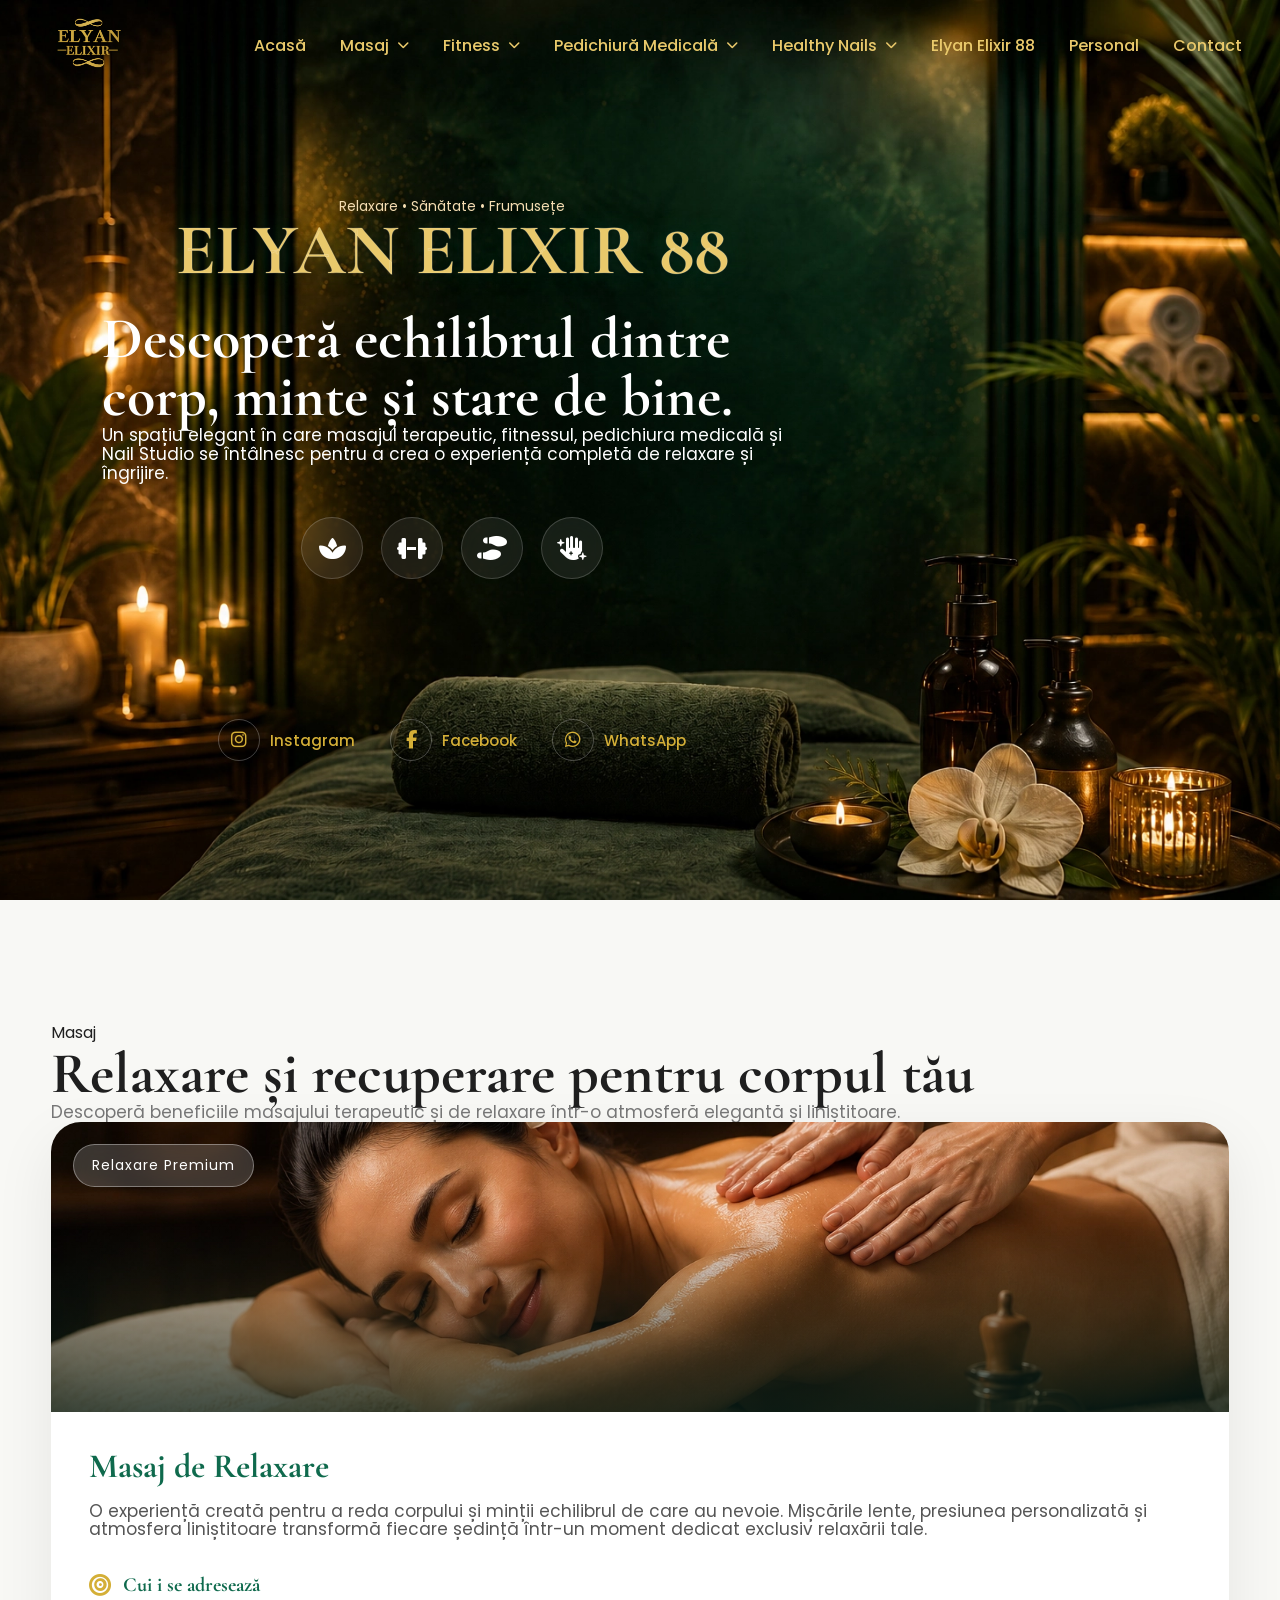
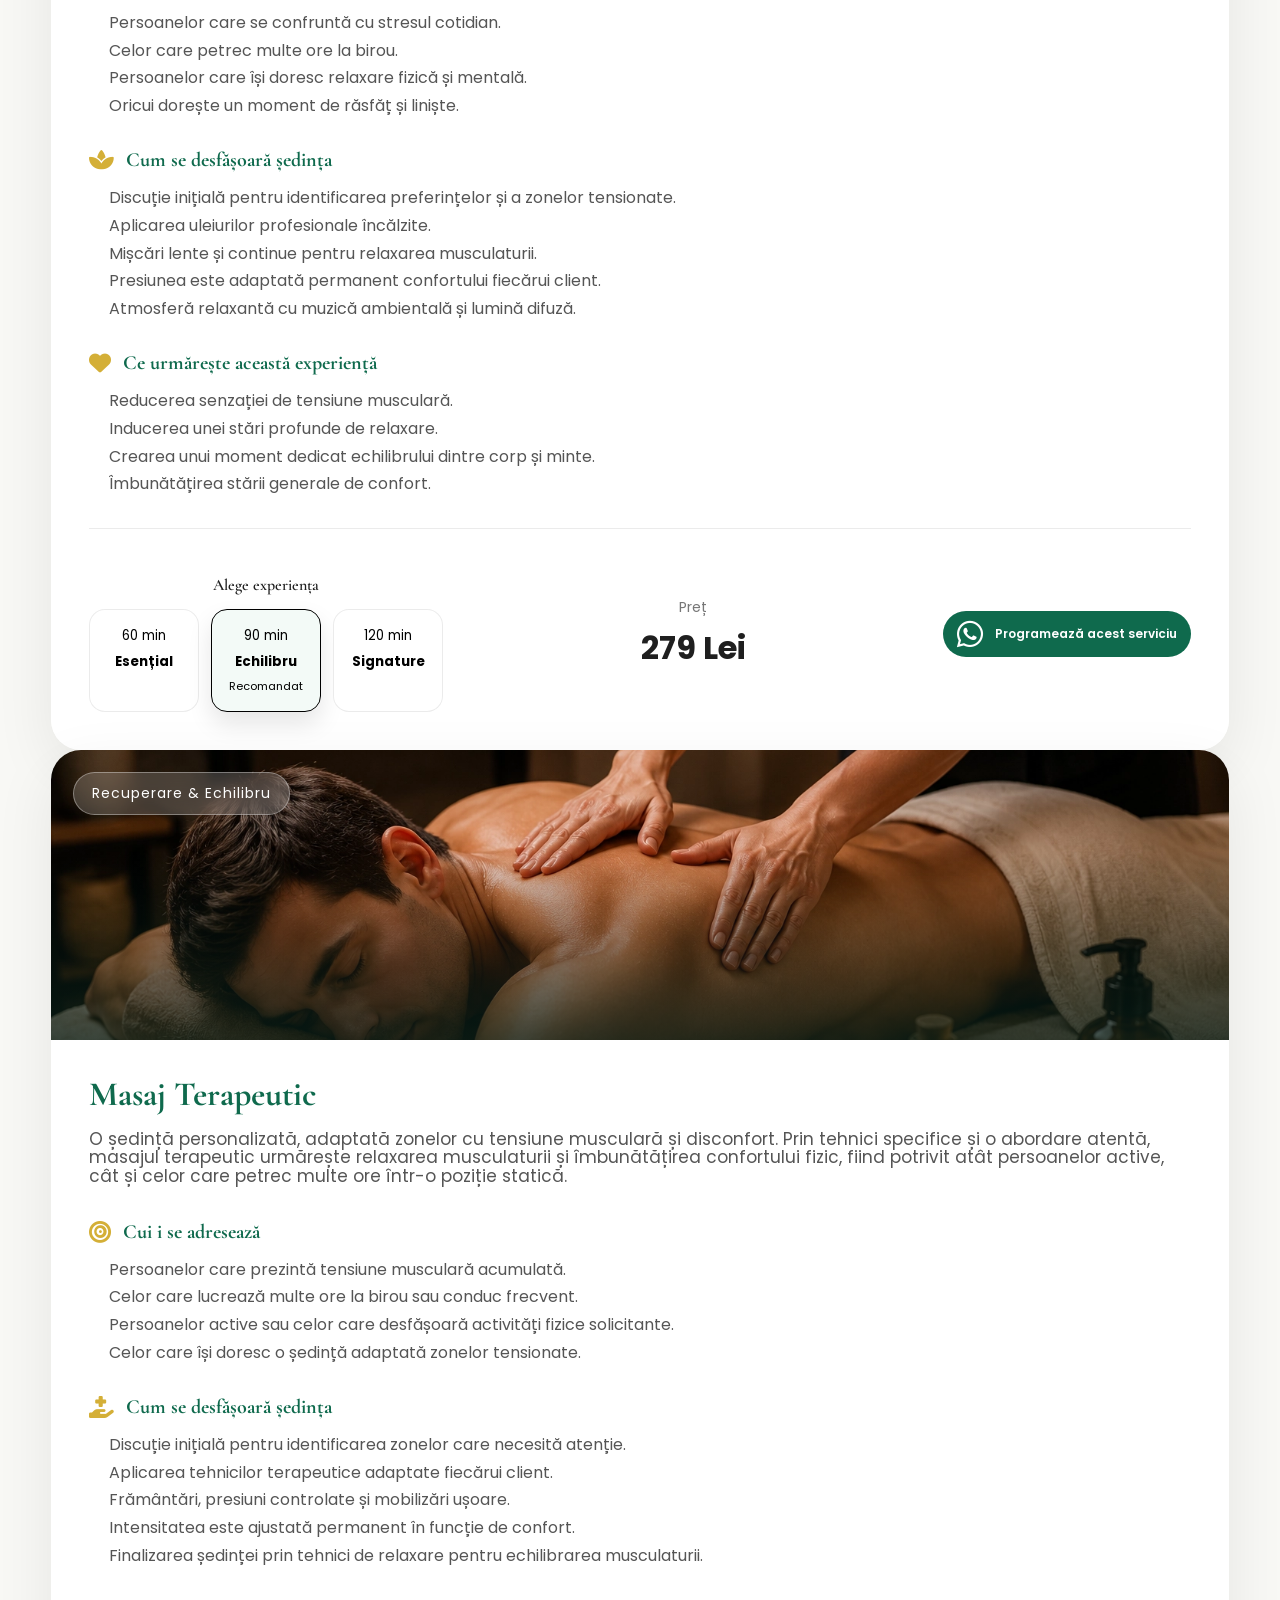
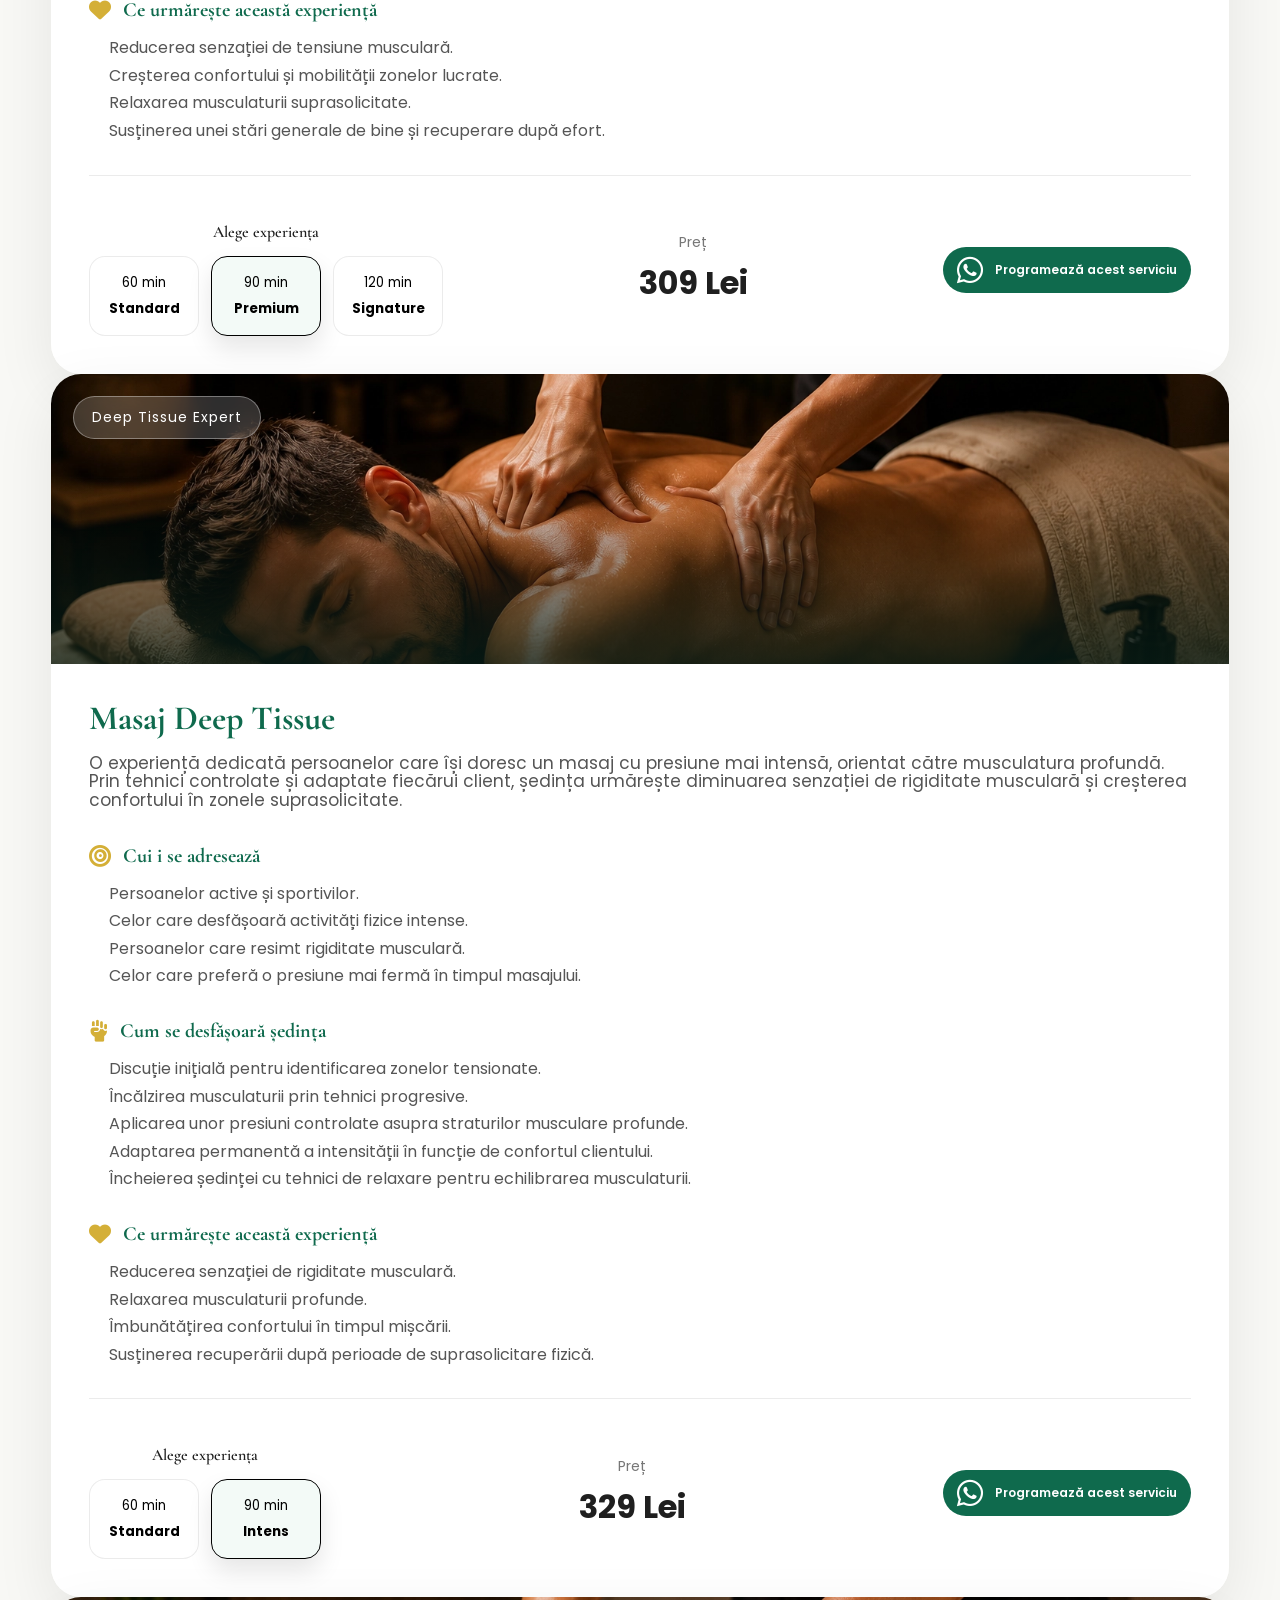
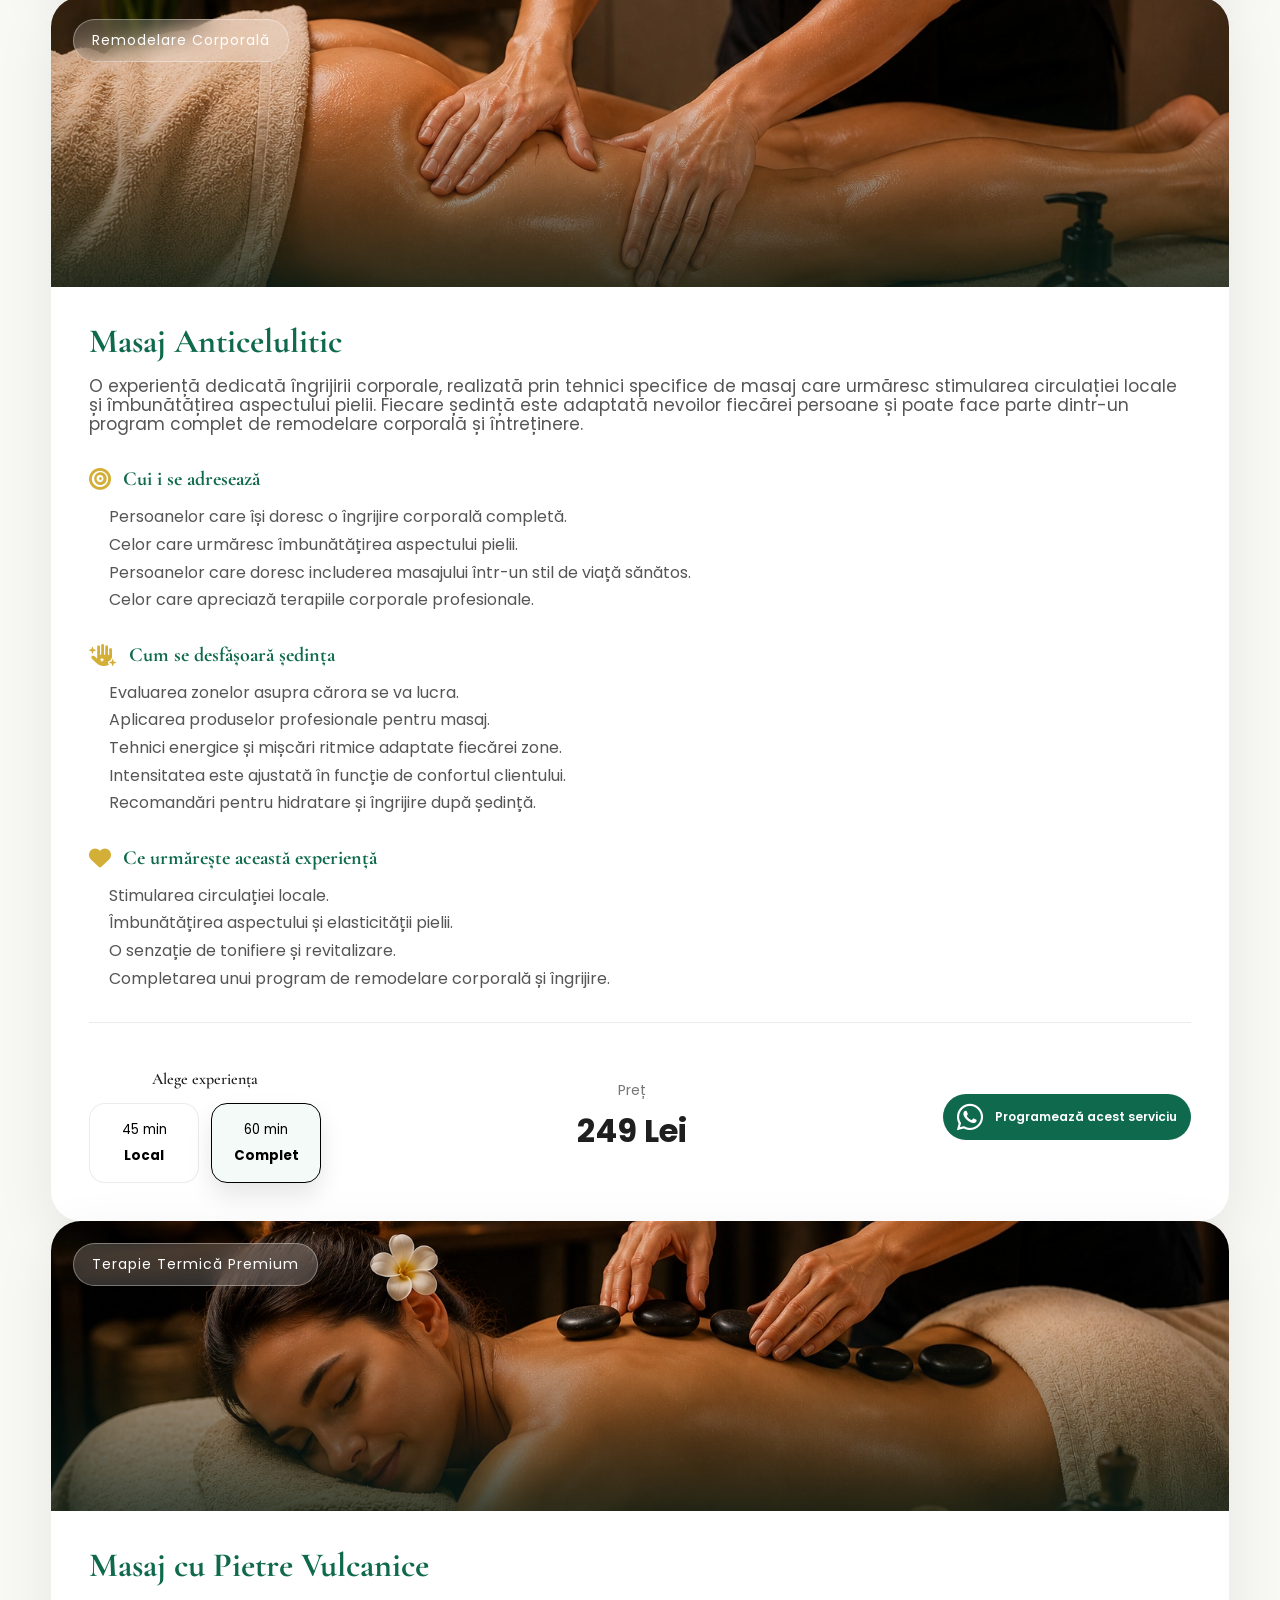
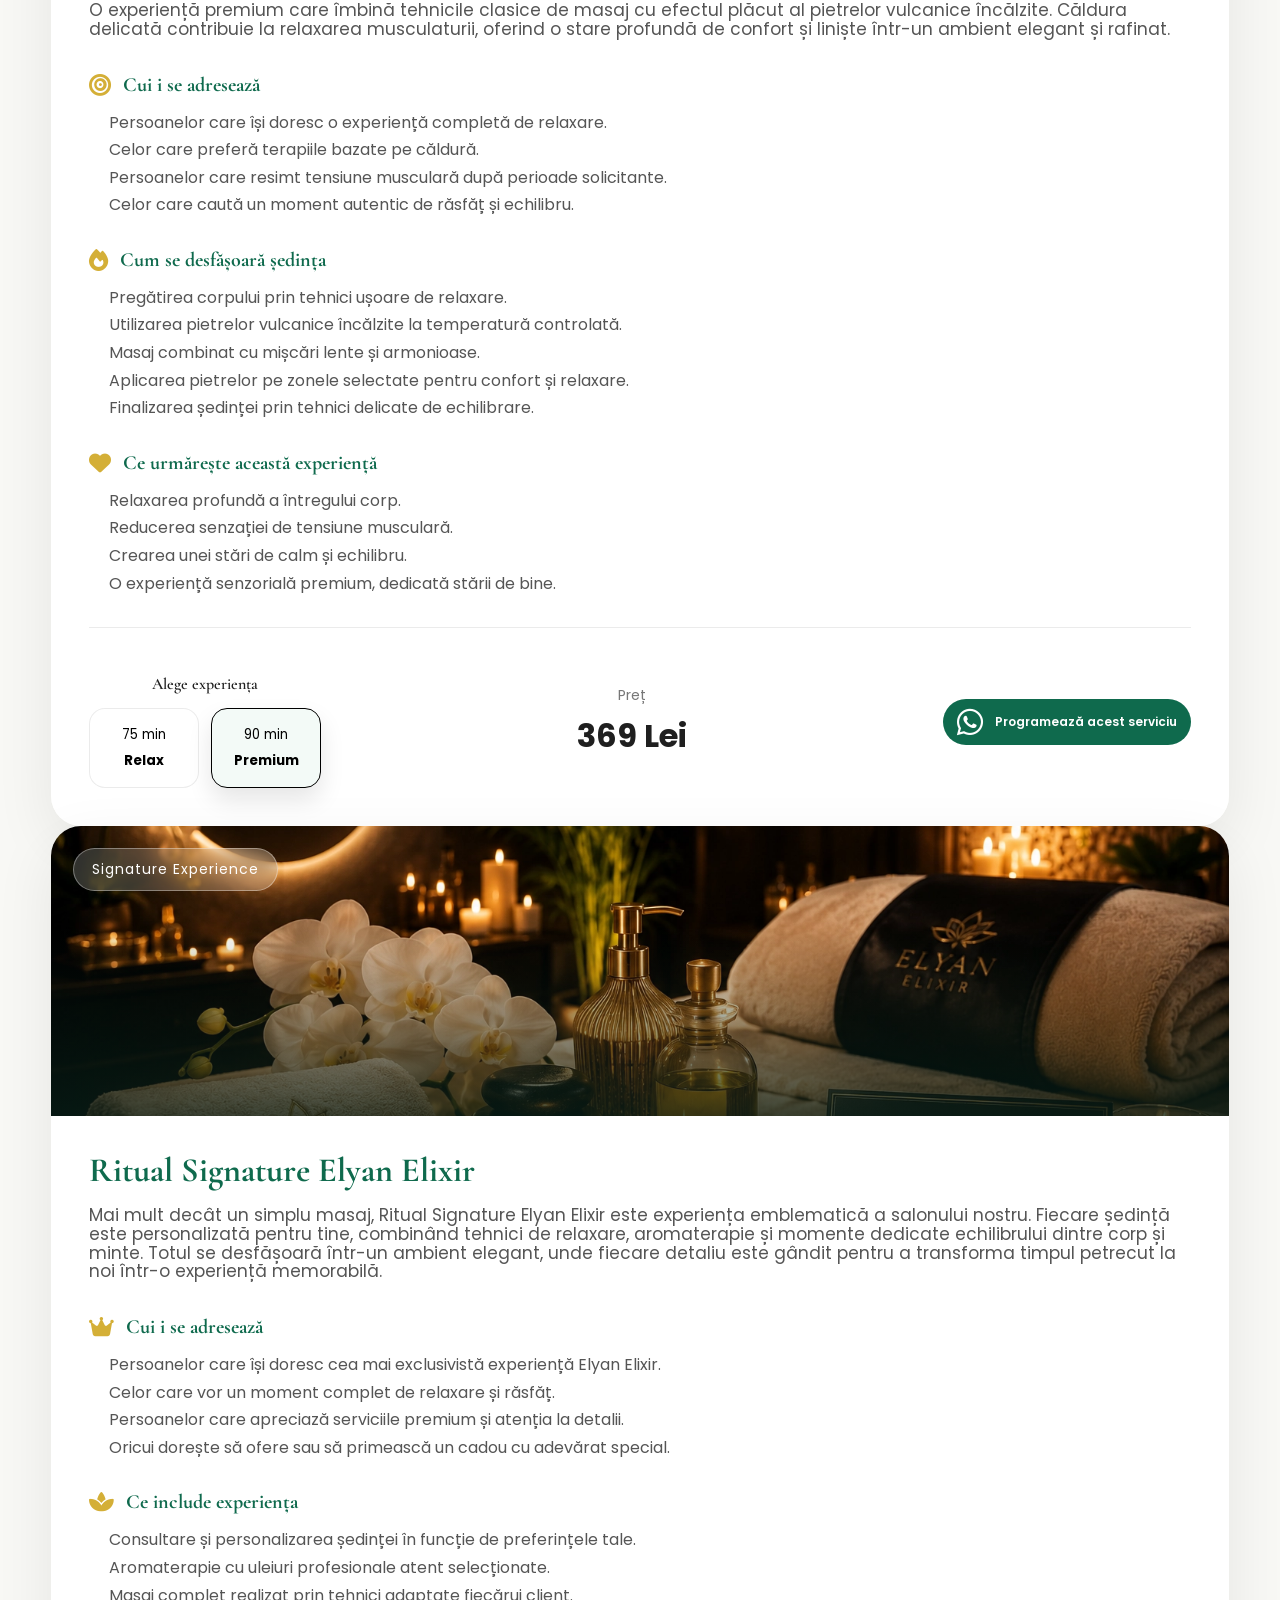
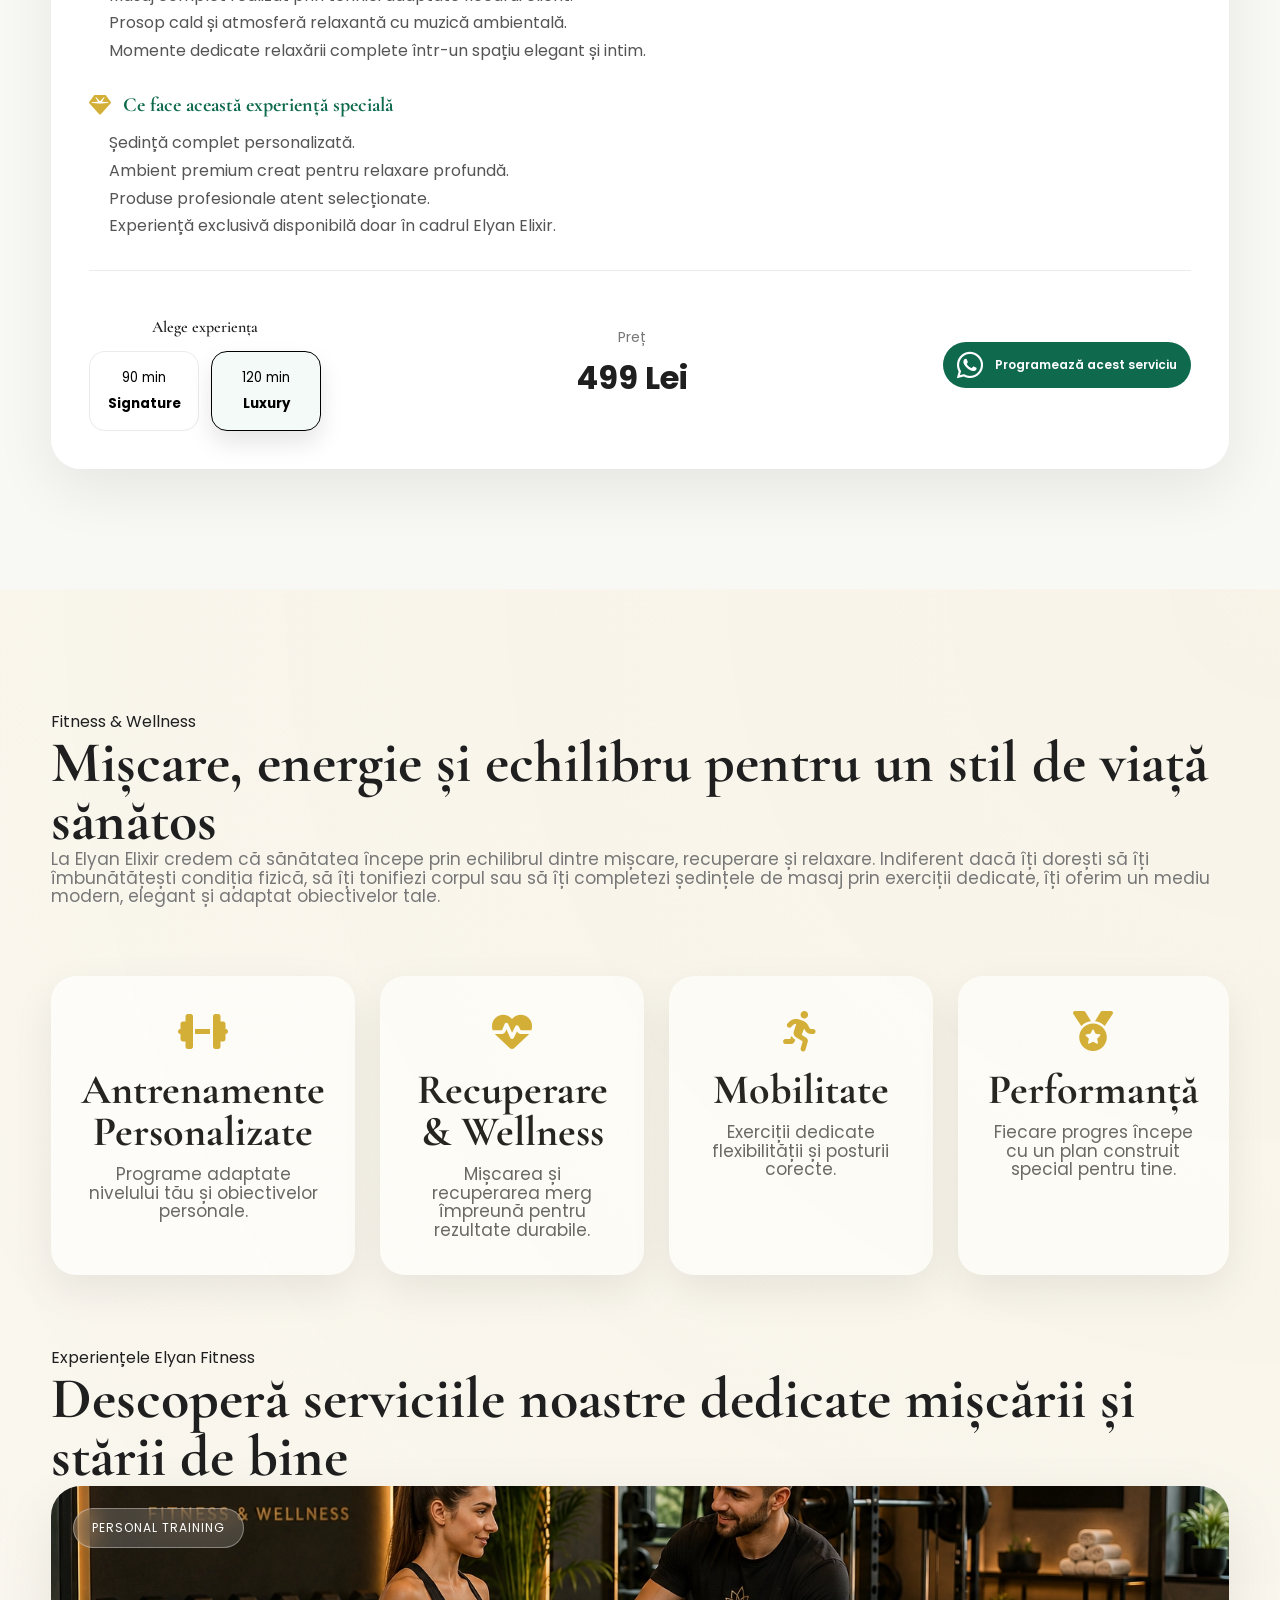
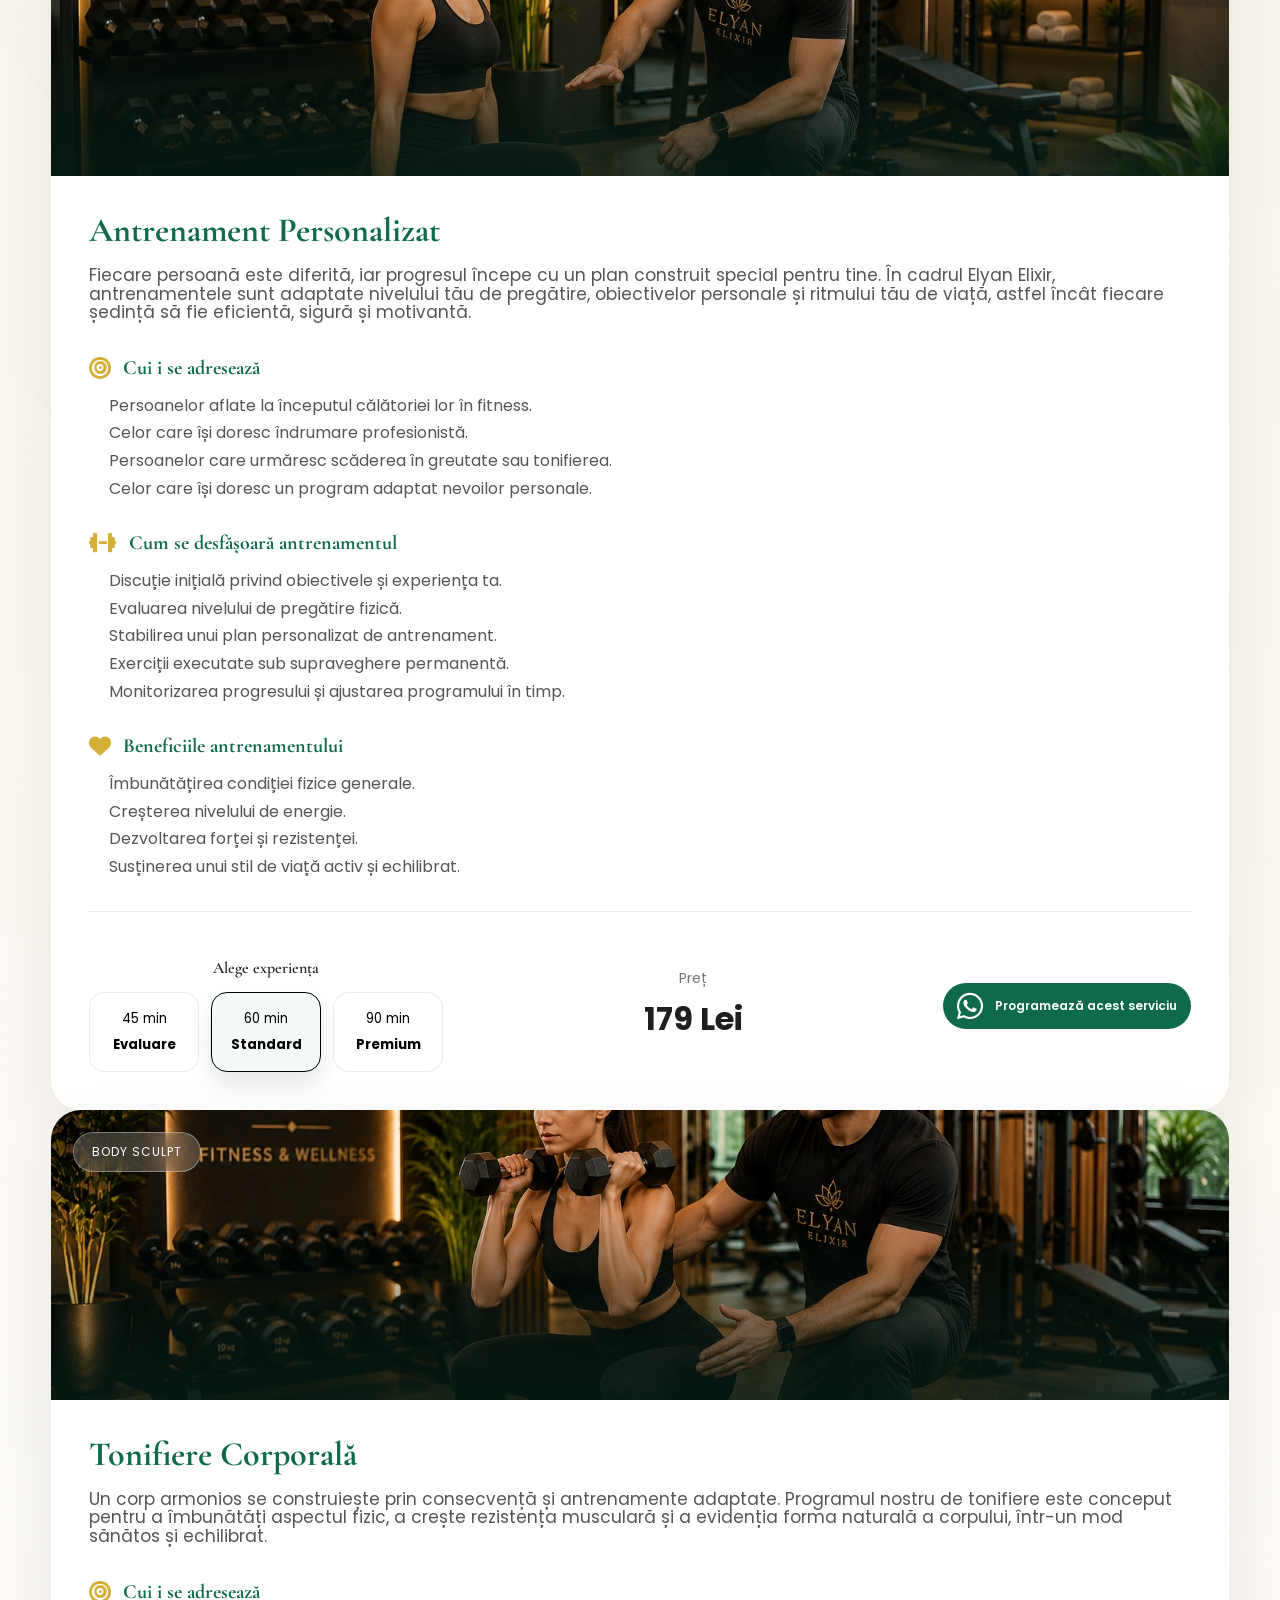
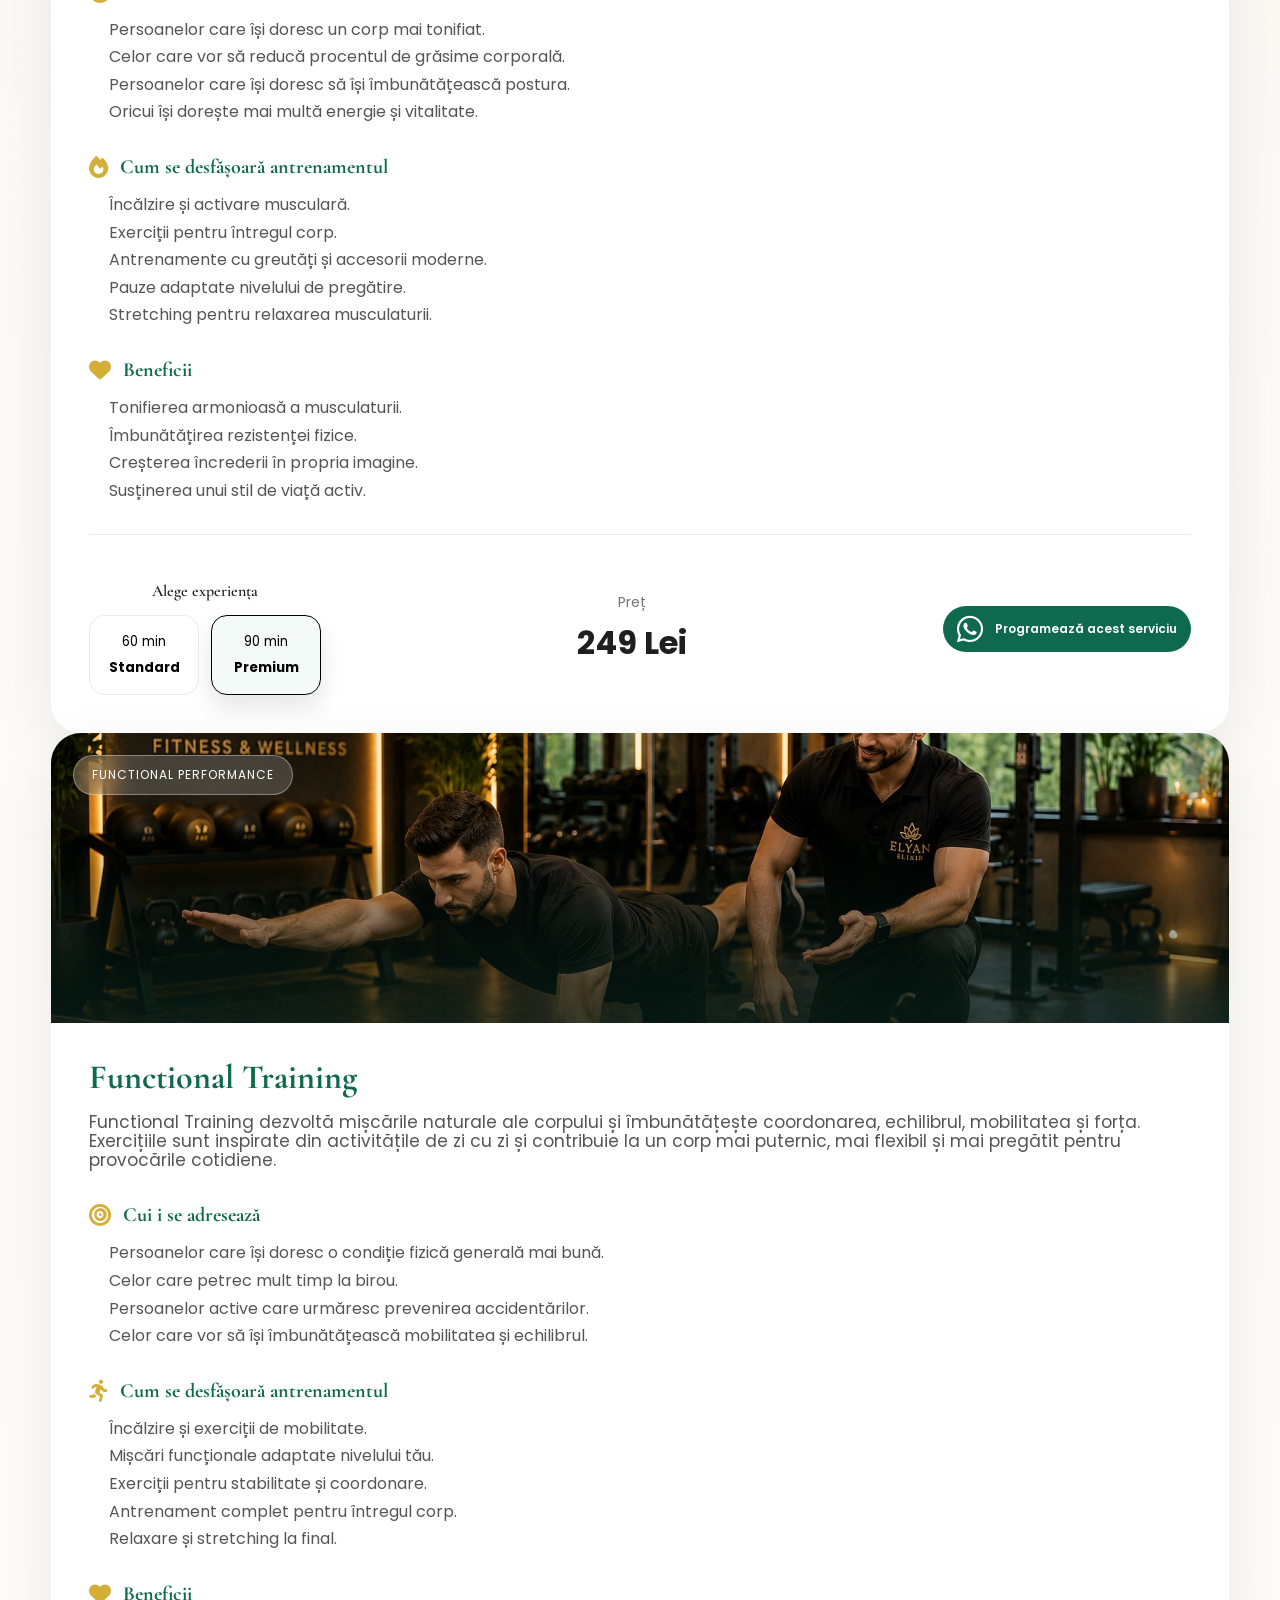
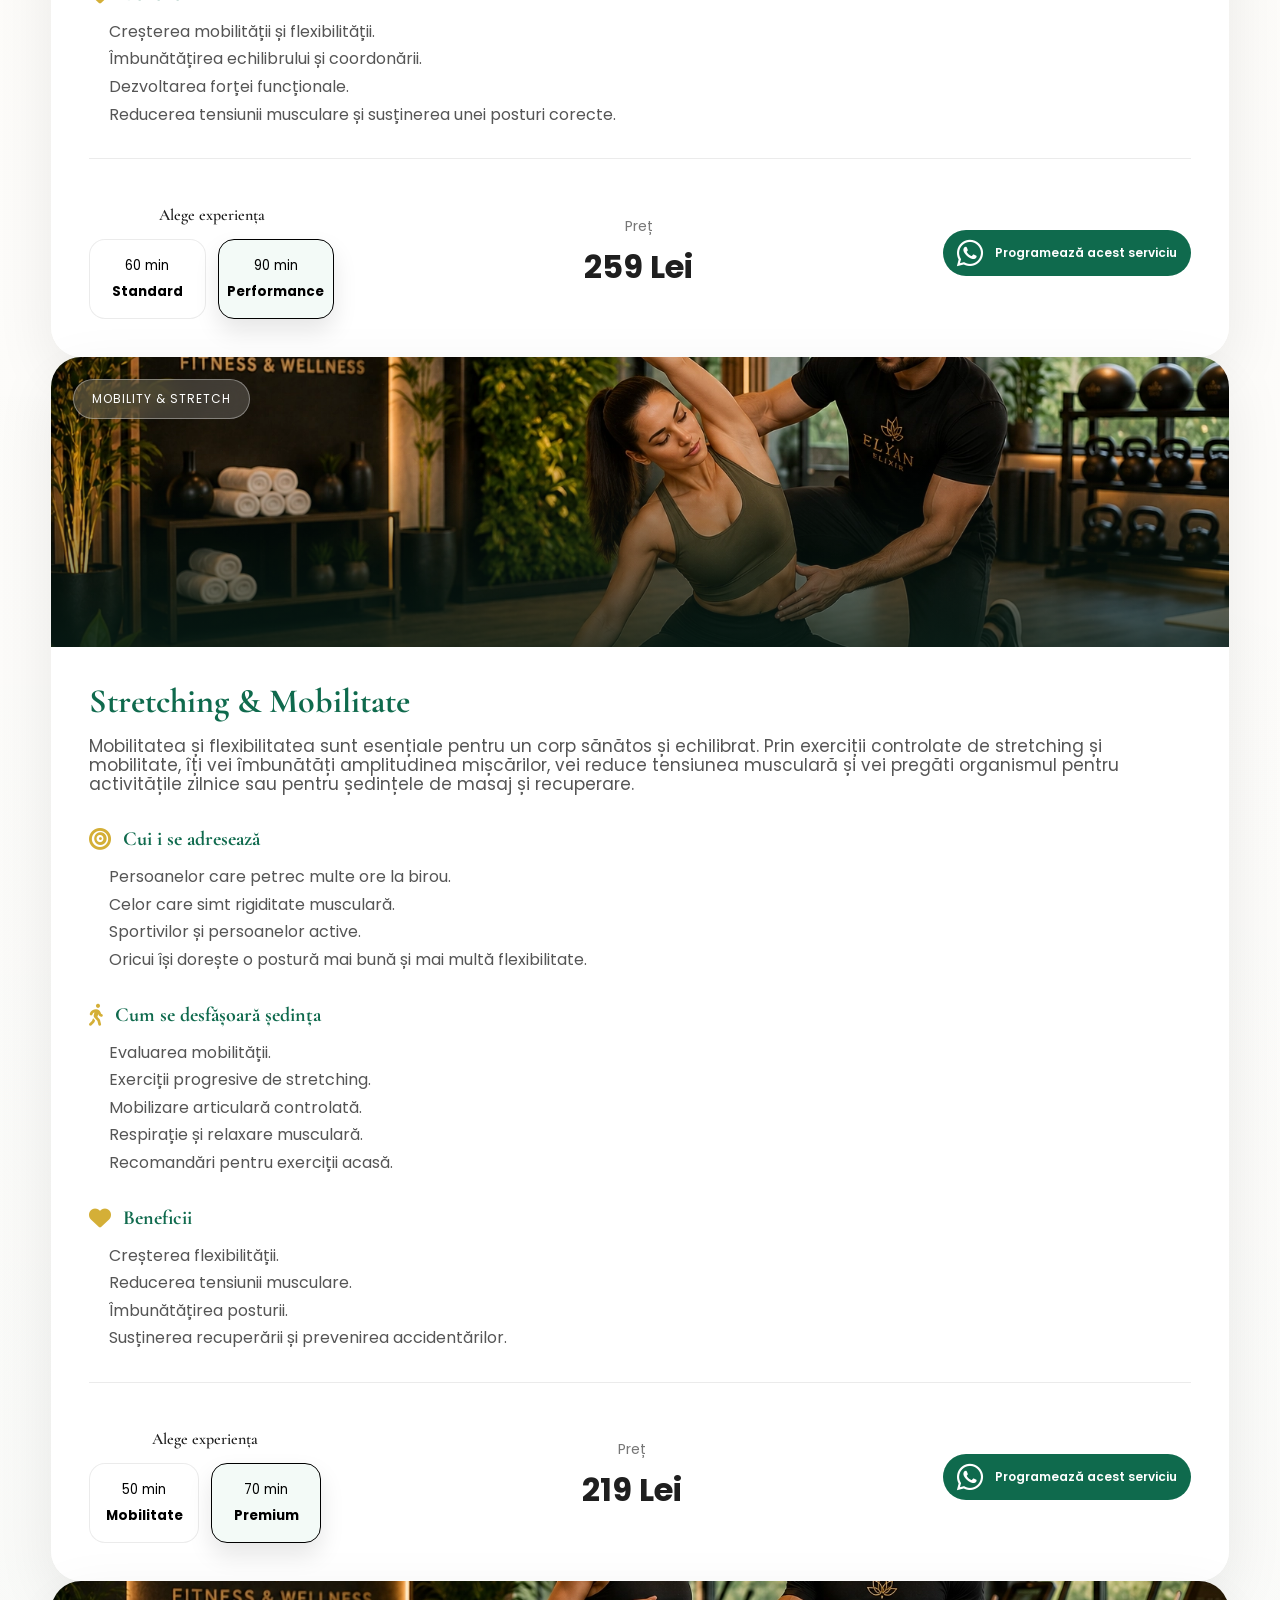
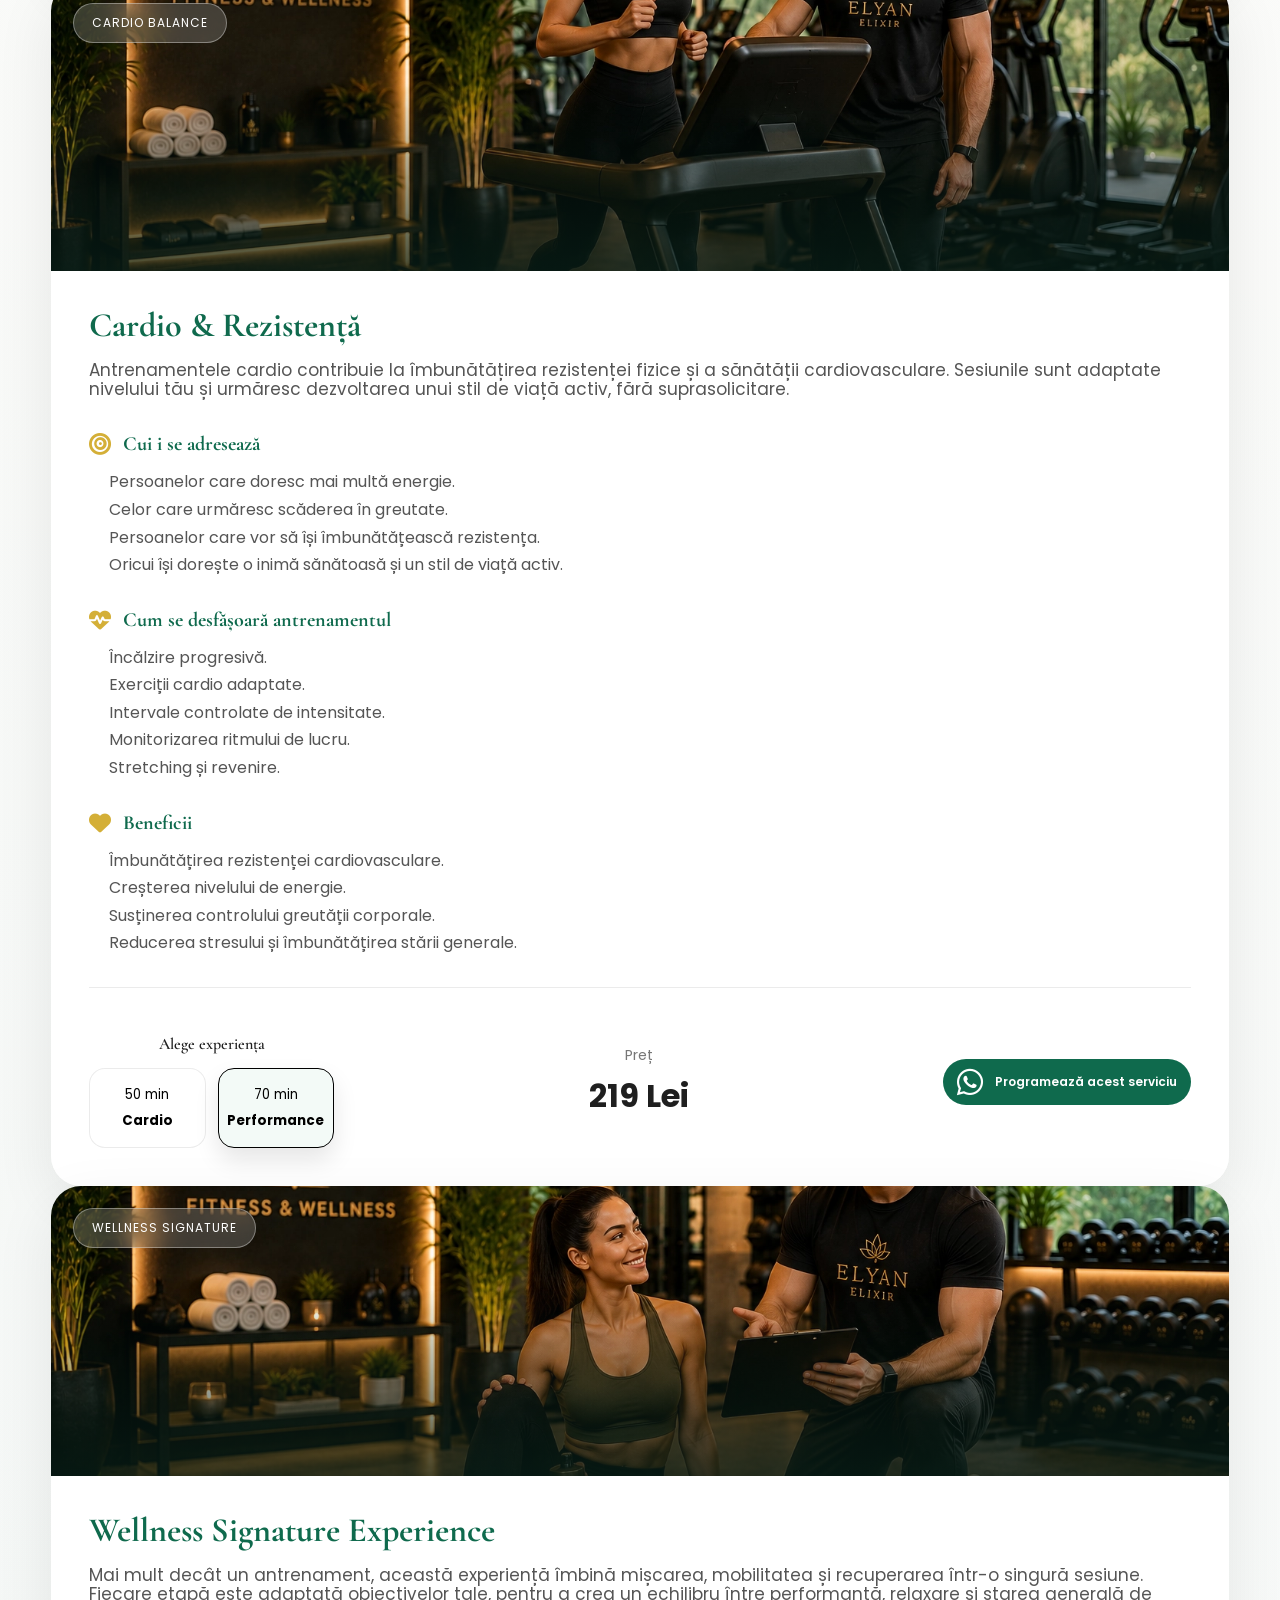
==== commit 42d6afaf: "Add files via upload" ====
--- a/index.html
+++ b/index.html
@@ -2,10 +2,6 @@
 <html lang="ro">
 
 <head>
-
-    <!-- ========================================================= -->
-    <!-- BASIC META -->
-    <!-- ========================================================= -->
 
     <meta charset="UTF-8">
     <meta http-equiv="X-UA-Compatible" content="IE=edge">
@@ -79,23 +75,18 @@
     <!-- FAVICON -->
     <!-- ========================================================= -->
 
-    <link rel="icon"
-        href="images/favicon.png">
+    <link rel="icon" href="images/favicon.png">
 
     <!-- ========================================================= -->
     <!-- GOOGLE FONTS -->
     <!-- ========================================================= -->
 
+    <link rel="preconnect" href="https://fonts.googleapis.com">
+
     <link rel="preconnect"
-        href="https://fonts.googleapis.com">
-
-    <link rel="preconnect"
-        href="https://fonts.gstatic.com"
-        crossorigin>
-
-    <link href="https://fonts.googleapis.com/css2?family=Cormorant+Garamond:wght@400;500;600;700&family=Poppins:wght@300;400;500;600;700&display=swap"
-        rel="stylesheet">
-
+        href="https://fonts.gstatic.com" crossorigin>
+
+    <link href="https://fonts.googleapis.com/css2?family=Cormorant+Garamond:wght@400;500;600;700&family=Poppins:wght@300;400;500;600;700&display=swap" rel="stylesheet">
     <!-- ========================================================= -->
     <!-- FONT AWESOME -->
     <!-- ========================================================= -->
@@ -107,38 +98,31 @@
     <!-- PRELOAD HERO -->
     <!-- ========================================================= -->
 
-    <link rel="preload"
-        as="image"
-        href="images/hero1.webp">
+    <link rel="preload" as="image" href="images/hero1.webp">
 
     <!-- ========================================================= -->
     <!-- CSS -->
     <!-- ========================================================= -->
 
-    <link rel="stylesheet"
-        href="style.css">
+    <link rel="stylesheet" href="style.css">
 
 </head>
 
 <body>
-<div class="page-transition">
-
-    <div class="transition-logo">
-
-        <h2>ELYAN</h2>
-        <span>ELIXIR</span>
-        <span>88</span>
-
-        <div class="transition-ring"></div>
+    <div class="page-transition">
+
+        <div class="transition-logo">
+            <h2>ELYAN</h2>
+            <span>ELIXIR</span>
+            <span>88</span>
+            <div class="transition-ring"></div>
+        </div>
 
     </div>
-
-</div>
 
     <div id="loader">
         <div class="loader-content">
-            <img src="images/logo.png"
-                alt="Logo Elyan Elixir 88">
+            <img src="images/logo.png" alt="Logo Elyan Elixir 88">
             <div class="loader-line"></div>
         </div>
     </div>
@@ -146,22 +130,16 @@
     <header>
         <nav class="navbar">
             <!-- ================= LOGO ================= -->
-            <a href="#home"
-                class="logo">
-                <img src="images/logo.png"
-                    alt="Elyan Elixir 88">
+            <a href="#home" class="logo">
+                <img src="images/logo.png" alt="Elyan Elixir 88">
             </a>
 
             <!-- ================= MENU ================= -->
 
             <ul class="nav-links">
-
-                <li>
-                    <a href="#home">Acasă</a>
-                </li>
+                <li> <a href="#home">Acasă</a> </li>
 
                 <li class="dropdown">
-
                     <a href="#massage">
                         Masaj
                         <i class="fa-solid fa-chevron-down"></i>
@@ -328,51 +306,51 @@
                 <li class="dropdown">
 
                     <a href="#nails">
-                        Nail Studio
+                        Healthy Nails
                         <i class="fa-solid fa-chevron-down"></i>
                     </a>
 
                     <ul class="dropdown-menu">
 
                         <li>
-                            <a href="#manichiura-clasica">
-                                <i class="fa-regular fa-hand"></i>
-                                Manichiură Clasică
+                            <a href="#consultatie-unghii">
+                                <i class="fa-solid fa-magnifying-glass"></i>
+                                Consultație & Evaluare
                             </a>
                         </li>
 
                         <li>
-                            <a href="#ojasemipermanenta">
-                                <i class="fa-solid fa-paintbrush"></i>
-                                Ojă Semipermanentă
+                            <a href="#manichiura-igienica">
+                                <i class="fa-regular fa-hand"></i>
+                                Manichiură Igienică
                             </a>
                         </li>
 
                         <li>
-                            <a href="#constructie-gel">
-                                <i class="fa-solid fa-gem"></i>
-                                Construcție Gel
+                            <a href="#tratamente-unghii">
+                                <i class="fa-solid fa-leaf"></i>
+                                Tratamente pentru Unghii
                             </a>
                         </li>
 
                         <li>
-                            <a href="#intretinere-gel">
-                                <i class="fa-solid fa-wand-magic-sparkles"></i>
-                                Întreținere Gel
+                            <a href="#reconstructie-unghii">
+                                <i class="fa-solid fa-bandage"></i>
+                                Reconstrucție Unghii
                             </a>
                         </li>
 
                         <li>
-                            <a href="#nail-art">
-                                <i class="fa-solid fa-palette"></i>
-                                Nail Art
+                            <a href="#ingrijire-cuticule">
+                                <i class="fa-solid fa-droplet"></i>
+                                Îngrijirea Cuticulelor
                             </a>
                         </li>
 
                         <li>
-                            <a href="#signature-nails">
-                                <i class="fa-solid fa-crown"></i>
-                                Signature Nail Experience
+                            <a href="#signature-nail-care">
+                                <i class="fa-solid fa-heart-pulse"></i>
+                                Program de Recuperare
                             </a>
                         </li>
 
@@ -381,11 +359,11 @@
                 </li>
 
                 <li>
-                    <a href="#despre">Povestea Elyan Elixir 88</a>
+                    <a href="#despre">Elyan Elixir 88</a>
                 </li>
 
                 <li>
-                    <a href="#echipa">Echipa</a>
+                    <a href="#echipa">Personal</a>
                 </li>
 
                 <li>
@@ -410,249 +388,184 @@
     </header>
 
         <div class="mobile-menu">
-
             <div class="mobile-menu-content">
-
             <a href="#home">Acasă</a>
-
             <!-- ================= MASAJ ================= -->
-
             <div class="mobile-dropdown">
-
                 <button class="mobile-dropdown-btn">
-
                     <span>Masaj</span>
-
                     <i class="fa-solid fa-chevron-down"></i>
-
                 </button>
-
                 <div class="mobile-submenu">
-
                     <a href="#masaj-relaxare">
                         <i class="fa-solid fa-spa"></i>
                         Masaj de Relaxare
                     </a>
-
                     <a href="#masaj-terapeutic">
                         <i class="fa-solid fa-hand-holding-medical"></i>
                         Masaj Terapeutic
                     </a>
-
                     <a href="#masaj-deep-tissue">
                         <i class="fa-solid fa-hand-fist"></i>
                         Masaj Deep Tissue
                     </a>
-
                     <a href="#masaj-anticelulitic">
                         <i class="fa-solid fa-hand-sparkles"></i>
                         Masaj Anticelulitic
                     </a>
-
                     <a href="#masaj-pietre">
                         <i class="fa-solid fa-fire"></i>
                         Masaj cu Pietre Vulcanice
                     </a>
-
                     <a href="#masaj-signature">
                         <i class="fa-solid fa-crown"></i>
                         Ritual Signature
                     </a>
-
                 </div>
 
             </div>
 
-    <!-- ================= FITNESS ================= -->
-
-    <div class="mobile-dropdown">
-
-        <button class="mobile-dropdown-btn">
-
-            <span>Fitness</span>
-
-            <i class="fa-solid fa-chevron-down"></i>
-
-        </button>
-
-        <div class="mobile-submenu">
-
-            <a href="#fitness-antrenament">
-                <i class="fa-solid fa-dumbbell"></i>
-                Antrenament Personalizat
-            </a>
-
-            <a href="#fitness-tonifiere">
-                <i class="fa-solid fa-fire"></i>
-                Tonifiere Corporală
-            </a>
-
-            <a href="#fitness-functional">
-                <i class="fa-solid fa-person-running"></i>
-                Functional Training
-            </a>
-
-            <a href="#fitness-stretching">
-                <i class="fa-solid fa-child-reaching"></i>
-                Stretching & Mobilitate
-            </a>
-
-            <a href="#fitness-cardio">
-                <i class="fa-solid fa-heart-pulse"></i>
-                Cardio & Rezistență
-            </a>
-
-            <a href="#fitness-signature">
-                <i class="fa-solid fa-star"></i>
-                Wellness Signature Experience
-            </a>
-
-        </div>
-
-    </div>
-
-    <!-- ================= PEDICHIURĂ ================= -->
-
-    <div class="mobile-dropdown">
-
-        <button class="mobile-dropdown-btn">
-
-            <span>Pedichiură Medicală</span>
-
-            <i class="fa-solid fa-chevron-down"></i>
-
-        </button>
-
-        <div class="mobile-submenu">
-
-            <a href="#pedichiura-completa">
-                <i class="fa-solid fa-shoe-prints"></i>
-                Pedichiură Medicală Completă
-            </a>
-
-            <a href="#hiperkeratoze">
-                <i class="fa-solid fa-hand-sparkles"></i>
-                Îndepărtarea Hiperkeratozelor
-            </a>
-
-            <a href="#unghii-incarnate">
-                <i class="fa-solid fa-scissors"></i>
-                Îngrijirea Unghiilor Încarnate
-            </a>
-
-            <a href="#calcaie-crapate">
-                <i class="fa-solid fa-droplet"></i>
-                Tratament pentru Călcâie Crăpate
-            </a>
-
-            <a href="#ingrijire-preventiva">
-                <i class="fa-solid fa-shield-heart"></i>
-                Îngrijire Preventivă
-            </a>
-
-            <a href="#foot-signature">
-                <i class="fa-solid fa-star"></i>
-                Signature Foot Wellness
-            </a>
-
-        </div>
-
-    </div>
-
-    <!-- ================= NAIL STUDIO ================= -->
-
-    <div class="mobile-dropdown">
-
-        <button class="mobile-dropdown-btn">
-
-            <span>Nail Studio</span>
-
-            <i class="fa-solid fa-chevron-down"></i>
-
-        </button>
-
-        <div class="mobile-submenu">
-
-            <a href="#manichiura-clasica">
-                <i class="fa-regular fa-hand"></i>
-                Manichiură Clasică
-            </a>
-
-            <a href="#ojasemipermanenta">
-                <i class="fa-solid fa-paintbrush"></i>
-                Ojă Semipermanentă
-            </a>
-
-            <a href="#constructie-gel">
-                <i class="fa-solid fa-gem"></i>
-                Construcție Gel
-            </a>
-
-            <a href="#intretinere-gel">
-                <i class="fa-solid fa-wand-magic-sparkles"></i>
-                Întreținere Gel
-            </a>
-
-            <a href="#nail-art">
-                <i class="fa-solid fa-palette"></i>
-                Nail Art
-            </a>
-
-            <a href="#signature-nails">
-                <i class="fa-solid fa-crown"></i>
-                Signature Nail Experience
-            </a>
-
-        </div>
-
-    </div>
-
-    <a href="#despre">Povestea Elyan Elixir 88</a>
-    <a href="#echipa">Echipa</a>
-    <a href="#contact">Contact</a>
-
-    <div class="mobile-contact">
-
-        <a href="tel:+40769729403">
-            <i class="fa-solid fa-phone"></i>
-            +40 769 729 403
-        </a>
-
-        <a href="https://wa.me/40769729403?text=Bună! Doresc o programare."
-           target="_blank">
-            <i class="fa-brands fa-whatsapp"></i>
-            WhatsApp
-        </a>
-
-        <a href="https://www.google.com/maps/place/Strada+G%C4%83rii+24,+215500+T%C3%A2rgu+C%C4%83rbune%C8%99ti/@44.9548155,23.5060661,650m/data=!3m2!1e3!4b1!4m6!3m5!1s0x47527f469e046257:0xd457b21e8ea69012!8m2!3d44.9548155!4d23.508641!16s%2Fg%2F11cs7skjn_?entry=ttu&g_ep=EgoyMDI2MDcxMi4wIKXMDSoASAFQAw%3D%3D"
-           target="_blank"
-           rel="noopener noreferrer"
-           class="mobile-address">
-
-            <i class="fa-solid fa-location-dot"></i>
-
-            Strada Gării nr. 24<br>
-            Târgu Cărbunești
-
-        </a>
-
-    </div>
+            <!-- ================= FITNESS ================= -->
+
+            <div class="mobile-dropdown">
+                <button class="mobile-dropdown-btn">
+                    <span>Fitness</span>
+                    <i class="fa-solid fa-chevron-down"></i>
+                </button>
+                <div class="mobile-submenu">
+                    <a href="#fitness-antrenament">
+                        <i class="fa-solid fa-dumbbell"></i>
+                        Antrenament Personalizat
+                    </a>
+                    <a href="#fitness-tonifiere">
+                        <i class="fa-solid fa-fire"></i>
+                        Tonifiere Corporală
+                    </a>
+                    <a href="#fitness-functional">
+                        <i class="fa-solid fa-person-running"></i>
+                        Functional Training
+                    </a>
+                    <a href="#fitness-stretching">
+                        <i class="fa-solid fa-child-reaching"></i>
+                        Stretching & Mobilitate
+                    </a>
+                    <a href="#fitness-cardio">
+                        <i class="fa-solid fa-heart-pulse"></i>
+                        Cardio & Rezistență
+                    </a>
+                    <a href="#fitness-signature">
+                        <i class="fa-solid fa-star"></i>
+                        Wellness Signature Experience
+                    </a>
+                </div>
+            </div>
+
+            <!-- ================= PEDICHIURĂ ================= -->
+
+            <div class="mobile-dropdown">
+                <button class="mobile-dropdown-btn">
+                    <span>Pedichiură Medicală</span>
+                    <i class="fa-solid fa-chevron-down"></i>
+                </button>
+                <div class="mobile-submenu">
+                    <a href="#pedichiura-completa">
+                        <i class="fa-solid fa-shoe-prints"></i>
+                        Pedichiură Medicală Completă
+                    </a>
+                    <a href="#hiperkeratoze">
+                        <i class="fa-solid fa-hand-sparkles"></i>
+                        Îndepărtarea Hiperkeratozelor
+                    </a>
+                    <a href="#unghii-incarnate">
+                        <i class="fa-solid fa-scissors"></i>
+                        Îngrijirea Unghiilor Încarnate
+                    </a>
+                    <a href="#calcaie-crapate">
+                        <i class="fa-solid fa-droplet"></i>
+                        Tratament pentru Călcâie Crăpate
+                    </a>
+                    <a href="#ingrijire-preventiva">
+                        <i class="fa-solid fa-shield-heart"></i>
+                        Îngrijire Preventivă
+                    </a>
+                    <a href="#foot-signature">
+                        <i class="fa-solid fa-star"></i>
+                        Signature Foot Wellness
+                    </a>
+                </div>
+            </div>
+
+                <!-- ================= NAIL CARE ================= -->
+
+            <div class="mobile-dropdown">
+                <button class="mobile-dropdown-btn">
+                    <span>Healthy Nails</span>
+                    <i class="fa-solid fa-chevron-down"></i>
+                </button>
+                <div class="mobile-submenu">
+                    <a href="#consultatie-unghii">
+                        <i class="fa-solid fa-magnifying-glass"></i>
+                        Consultație & Evaluare
+                    </a>
+                    <a href="#manichiura-igienica">
+                        <i class="fa-regular fa-hand"></i>
+                        Manichiură Igienică
+                    </a>
+                    <a href="#tratamente-unghii">
+                        <i class="fa-solid fa-leaf"></i>
+                        Tratamente pentru Unghii
+                    </a>
+                    <a href="#reconstructie-unghii">
+                        <i class="fa-solid fa-bandage"></i>
+                        Reconstrucția Unghiilor
+                    </a>
+                    <a href="#ingrijire-cuticule">
+                        <i class="fa-solid fa-droplet"></i>
+                        Îngrijirea Cuticulelor
+                    </a>
+                    <a href="#signature-nail-care">
+                        <i class="fa-solid fa-heart-pulse"></i>
+                        Program de Recuperare
+                    </a>
+                </div>
+            </div>
+
+            <a href="#despre">Povestea Elyan Elixir 88</a>
+            <a href="#echipa">Echipa</a>
+            <a href="#contact">Contact</a>
+
+            <div class="mobile-contact">
+                <a href="tel:+40769729403">
+                    <i class="fa-solid fa-phone"></i>
+                    +40 769 729 403
+                </a>
+                <a href="https://wa.me/40769729403?text=Bună! Doresc o programare."
+                target="_blank">
+                    <i class="fa-brands fa-whatsapp"></i>
+                    WhatsApp
+                </a>
+                <a href="https://www.google.com/maps/place/Strada+G%C4%83rii+24,+215500+T%C3%A2rgu+C%C4%83rbune%C8%99ti/@44.9548155,23.5060661,650m/data=!3m2!1e3!4b1!4m6!3m5!1s0x47527f469e046257:0xd457b21e8ea69012!8m2!3d44.9548155!4d23.508641!16s%2Fg%2F11cs7skjn_?entry=ttu&g_ep=EgoyMDI2MDcxMi4wIKXMDSoASAFQAw%3D%3D"
+                target="_blank"
+                rel="noopener noreferrer"
+                class="mobile-address">
+                    <i class="fa-solid fa-location-dot"></i>
+                    Strada Gării nr. 24<br>
+                    Târgu Cărbunești
+                </a>
+            </div>
 
             </div>
 
         </div>
     <div class="mobile-overlay"></div>
 
-    <section class="hero"
-        id="home">
-
+    <section class="hero" id="home">
         <!-- ================= SLIDER ================= -->
 
         <div class="hero-slider">
             <div class="slide active"></div>
             <div class="slide"></div>
             <div class="slide"></div>
-
         </div>
 
         <div class="hero-overlay"></div>
@@ -719,7 +632,6 @@
             </div>
         </div>
 
-
     </section>
 
     <main>
@@ -729,22 +641,16 @@
         <!-- ========================================================= -->
 
         <section id="massage" class="section reveal">
-
             <div class="container">
-
                 <div class="section-title reveal ">
-
                     <span>Masaj</span>
-
                     <h2>
                         Relaxare și recuperare pentru corpul tău
                     </h2>
-                   
                     <p>
                         Descoperă beneficiile masajului terapeutic și de relaxare
                         într-o atmosferă elegantă și liniștitoare.
-                    </p>
-                 
+                    </p>                
                 </div>
 
                 <div class="services-grid">
@@ -837,9 +743,7 @@
                                     href="#">
 
                                     <i class="fa-brands fa-whatsapp"></i>
-
                                     Programează acest serviciu
-
                                 </a>
 
                             </div>
@@ -1359,9 +1263,7 @@
         <!-- ========================================================= -->
 
         <section id="fitness" class="section reveal">
-
             <div class="container">
-
                 <div class="section-title reveal">
                     <span>
                         Fitness & Wellness
@@ -1514,28 +1416,20 @@
                             <div class="service-block">
 
                                 <h4>
-
                                     <i class="fa-solid fa-heart"></i>
-
                                     Beneficiile antrenamentului
-
                                 </h4>
 
                                 <ul>
-
                                     <li>Îmbunătățirea condiției fizice generale.</li>
-
                                     <li>Creșterea nivelului de energie.</li>
-
                                     <li>Dezvoltarea forței și rezistenței.</li>
-
                                     <li>Susținerea unui stil de viață activ și echilibrat.</li>
-
                                 </ul>
 
                             </div>
 
-                                                       <div class="service-footer">
+                            <div class="service-footer">
 
                                 <div class="service-options">
 
@@ -1571,8 +1465,7 @@
 
                             </div>
 
-                        </div>
-                        
+                        </div>                   
 
                     </div>
                     <!-- ==========================
@@ -2327,60 +2220,257 @@
                 realizate cu atenție și instrumentar sterilizat.
             </p>
 
-        </div>
-        <div class="services-grid">
-            <!-- ==========================
-            CARD 1 - PEDICHIURĂ MEDICALĂ COMPLETĂ
-        =========================== -->
-
-            <div id="pedichiura-completa" class="service-card">
+            </div>
+            <div class="services-grid">
+                <!-- ==========================
+                CARD 1 - PEDICHIURĂ MEDICALĂ COMPLETĂ
+            =========================== -->
+
+                <div id="pedichiura-completa" class="service-card">
+                        <div class="service-image">
+                            <img src="images/pedichiura1.webp"
+                                alt="Pedichiură Medicală Completă">
+
+                            <span class="service-category">
+                                Medical Foot Care
+                            </span>
+                        </div>
+                        <div class="service-content">
+                            <h3>Pedichiură Medicală Completă</h3>
+                            <p class="service-intro">
+                                Pedichiura medicală reprezintă o îngrijire profesională dedicată sănătății
+                                și confortului picioarelor. Fiecare ședință este realizată cu atenție,
+                                utilizând instrumentar sterilizat și tehnici adaptate nevoilor fiecărui client,
+                                pentru un rezultat sigur, estetic și confortabil.
+                            </p>
+
+                            <div class="service-block">
+                                <h4>
+                                    <i class="fa-solid fa-bullseye"></i>
+                                    Cui i se adresează
+                                </h4>
+
+                                <ul>
+                                    <li>Persoanelor care își doresc o îngrijire profesională a picioarelor.</li>
+                                    <li>Celor care prezintă îngroșări ale pielii sau disconfort la mers.</li>
+                                    <li>Persoanelor active care petrec mult timp în picioare.</li>
+                                    <li>Oricui dorește prevenirea problemelor podologice.</li>
+                                </ul>
+                            </div>
+
+                            <div class="service-block">
+                                <h4>
+                                    <i class="fa-solid fa-shield-heart"></i>
+                                    Cum se desfășoară ședința
+                                </h4>
+                                <ul>
+                                    <li>Evaluarea stării picioarelor și a unghiilor.</li>
+                                    <li>Curățarea și îngrijirea profesională a unghiilor.</li>
+                                    <li>Îndepărtarea delicată a pielii îngroșate.</li>
+                                    <li>Hidratarea pielii și îngrijirea tălpilor.</li>
+                                    <li>Recomandări personalizate pentru întreținerea de acasă.</li>
+                                </ul>
+                            </div>
+
+                            <div class="service-block">
+                                <h4>
+                                    <i class="fa-solid fa-heart"></i>
+                                    Beneficii
+                                </h4>
+
+                                <ul>
+                                    <li>Confort sporit la mers.</li>
+                                    <li>Îmbunătățirea aspectului picioarelor.</li>
+                                    <li>Menținerea sănătății unghiilor și pielii.</li>
+                                    <li>Prevenirea apariției unor afecțiuni frecvente.</li>
+                                </ul>
+
+                            </div>
+
+                                <div class="service-footer">
+
+                                    <div class="service-options">
+                                        <h4 class="service-options__title">
+                                            Alege experiența
+                                        </h4>
+                                        <div class="duration-selector"></div>
+
+                                    </div>
+
+                                    <div class="service-price">
+
+                                        <span class="price-label">
+                                            Preț
+                                        </span>
+
+                                        <strong class="price-value">
+                                            —
+                                        </strong>
+
+                                    </div>
+
+                                    <a
+                                        class="service-btn"
+                                        href="#">
+
+                                        <i class="fa-brands fa-whatsapp"></i>
+
+                                        Programează acest serviciu
+
+                                    </a>
+
+                                </div>
+                        </div>
+
+                </div>
+
+                <!-- ==========================
+                    CARD 2 - ÎNDEPĂRTAREA HIPERKERATOZELOR
+                =========================== -->
+
+                <div id="hiperkeratoze" class="service-card">
 
                     <div class="service-image">
-
+                        <img src="images/pedichiura2.webp"
+                            alt="Îndepărtarea Hiperkeratozelor">
+
+                        <span class="service-category">
+                            Skin Care Expert
+                        </span>
+                    </div>
+
+                    <div class="service-content">
+                        <h3>Îndepărtarea Hiperkeratozelor</h3>
+                        <p class="service-intro">
+                            Hiperkeratozele reprezintă îngroșări ale pielii apărute în urma presiunii
+                            sau frecării repetate. Prin tehnici profesionale și instrumentar specializat,
+                            acestea sunt îndepărtate cu grijă, contribuind la redobândirea confortului
+                            și a unui aspect îngrijit al tălpilor.
+                        </p>
+
+                        <div class="service-block">
+                            <h4>
+                                <i class="fa-solid fa-bullseye"></i>
+                                Cui i se adresează
+                            </h4>
+
+                            <ul>
+                                <li>Persoanelor cu piele îngroșată la nivelul tălpilor.</li>
+                                <li>Celor care resimt disconfort în timpul mersului.</li>
+                                <li>Persoanelor active sau care poartă încălțăminte rigidă.</li>
+                                <li>Oricui dorește tălpi netede și sănătoase.</li>
+                            </ul>
+
+                        </div>
+
+                        <div class="service-block">
+                            <h4>
+                                <i class="fa-solid fa-hand-sparkles"></i>
+                                Cum se desfășoară tratamentul
+                            </h4>
+
+                            <ul>
+                                <li>Evaluarea zonelor afectate.</li>
+                                <li>Îndepărtarea controlată a pielii îngroșate.</li>
+                                <li>Netezirea suprafeței pielii.</li>
+                                <li>Aplicarea produselor hidratante profesionale.</li>
+                                <li>Recomandări pentru prevenirea reapariției.</li>
+
+                            </ul>
+
+                        </div>
+
+                        <div class="service-block">
+
+                            <h4>
+                                <i class="fa-solid fa-heart"></i>
+                                Beneficii
+                            </h4>
+
+                            <ul>
+                                <li>Reducerea disconfortului la mers.</li>
+                                <li>Tălpi mai fine și mai sănătoase.</li>
+                                <li>Aspect estetic îmbunătățit.</li>
+                                <li>Îngrijire profesională și sigură.</li>
+                            </ul>
+
+                        </div>
+
+                                <div class="service-footer">
+
+                                    <div class="service-options">
+
+                                        <h4 class="service-options__title">
+                                            Alege experiența
+                                        </h4>
+
+                                        <div class="duration-selector"></div>
+
+                                    </div>
+
+                                    <div class="service-price">
+
+                                        <span class="price-label">
+                                            Preț
+                                        </span>
+
+                                        <strong class="price-value">
+                                            —
+                                        </strong>
+
+                                    </div>
+
+                                    <a
+                                        class="service-btn"
+                                        href="#">
+
+                                        <i class="fa-brands fa-whatsapp"></i>
+
+                                        Programează acest serviciu
+
+                                    </a>
+
+                                </div>
+                    </div>
+
+                </div>
+
+                <!-- ==========================
+                    CARD 3 - ÎNGRIJIREA UNGHIILOR ÎNCARNATE
+                =========================== -->
+
+                <div id="unghii-incarnate" class="service-card">
+                    <div class="service-image">
                         <img src="images/pedichiura1.webp"
-                            alt="Pedichiură Medicală Completă">
+                            alt="Îngrijirea Unghiilor Încarnate">
 
                         <span class="service-category">
-
-                            Medical Foot Care
-
+                            Nail Care
                         </span>
-
                     </div>
 
                     <div class="service-content">
-
-                        <h3>Pedichiură Medicală Completă</h3>
-
+                        <h3>Îngrijirea Unghiilor Încarnate</h3>
                         <p class="service-intro">
 
-                            Pedichiura medicală reprezintă o îngrijire profesională dedicată sănătății
-                            și confortului picioarelor. Fiecare ședință este realizată cu atenție,
-                            utilizând instrumentar sterilizat și tehnici adaptate nevoilor fiecărui client,
-                            pentru un rezultat sigur, estetic și confortabil.
+                            Unghiile încarnate pot provoca disconfort și pot afecta activitățile de zi cu zi.
+                            În cadrul ședinței, se realizează o îngrijire atentă și delicată, adaptată fiecărui
+                            caz, cu scopul de a reda confortul și de a contribui la menținerea sănătății unghiilor.
 
                         </p>
 
                         <div class="service-block">
 
                             <h4>
-
                                 <i class="fa-solid fa-bullseye"></i>
-
                                 Cui i se adresează
-
                             </h4>
 
                             <ul>
-
-                                <li>Persoanelor care își doresc o îngrijire profesională a picioarelor.</li>
-
-                                <li>Celor care prezintă îngroșări ale pielii sau disconfort la mers.</li>
-
-                                <li>Persoanelor active care petrec mult timp în picioare.</li>
-
-                                <li>Oricui dorește prevenirea problemelor podologice.</li>
-
+                                <li>Persoanelor care resimt disconfort la nivelul unghiilor.</li>
+                                <li>Celor care observă modificări ale creșterii unghiilor.</li>
+                                <li>Persoanelor active sau sportivilor.</li>
+                                <li>Oricui dorește îngrijire profesională și preventivă.</li>
                             </ul>
 
                         </div>
@@ -2388,24 +2478,245 @@
                         <div class="service-block">
 
                             <h4>
-
+                                <i class="fa-solid fa-scissors"></i>
+                                Cum se desfășoară ședința
+                            </h4>
+
+                            <ul>
+                                <li>Evaluarea atentă a unghiei.</li>
+                                <li>Îngrijire și corectare profesională.</li>
+                                <li>Curățarea delicată a zonei afectate.</li>
+                                <li>Reducerea presiunii exercitate asupra unghiei.</li>
+                                <li>Recomandări pentru întreținerea corectă la domiciliu.</li>
+                            </ul>
+
+                        </div>
+
+                        <div class="service-block">
+                            <h4>
+                                <i class="fa-solid fa-heart"></i>
+                                Beneficii
+                            </h4>
+
+                            <ul>
+                                <li>Creșterea confortului la mers.</li>
+                                <li>Îngrijire profesională realizată în siguranță.</li>
+                                <li>Menținerea sănătății unghiilor.</li>
+                                <li>Recomandări pentru prevenirea reapariției.</li>
+                            </ul>
+
+                        </div>
+
+                                <div class="service-footer">
+
+                                    <div class="service-options">
+
+                                        <h4 class="service-options__title">
+                                            Alege experiența
+                                        </h4>
+
+                                        <div class="duration-selector"></div>
+
+                                    </div>
+
+                                    <div class="service-price">
+
+                                        <span class="price-label">
+                                            Preț
+                                        </span>
+
+                                        <strong class="price-value">
+                                            —
+                                        </strong>
+
+                                    </div>
+
+                                    <a
+                                        class="service-btn"
+                                        href="#">
+
+                                        <i class="fa-brands fa-whatsapp"></i>
+
+                                        Programează acest serviciu
+
+                                    </a>
+
+                                </div>
+
+                    </div>
+
+                </div>
+                <!-- ==========================
+                    CARD 4 - TRATAMENT PENTRU CĂLCÂIE CRĂPATE
+                =========================== -->
+
+                <div id="calcaie-crapate" class="service-card">
+                    <div class="service-image">
+                        <img src="images/pedichiura2.webp"
+                            alt="Tratament pentru Călcâie Crăpate">
+
+                        <span class="service-category">
+                            Heel Care
+                        </span>
+
+                    </div>
+
+                    <div class="service-content">
+
+                        <h3>Tratament pentru Călcâie Crăpate</h3>
+
+                        <p class="service-intro">
+
+                            Călcâiele uscate și crăpate pot provoca disconfort și pot afecta confortul la mers.
+                            Tratamentul este dedicat îngrijirii profesionale a pielii, contribuind la redobândirea
+                            aspectului sănătos și a unei senzații plăcute de confort.
+
+                        </p>
+
+                        <div class="service-block">
+                            <h4>
+                                <i class="fa-solid fa-bullseye"></i>
+                                Cui i se adresează
+                            </h4>
+
+                            <ul>
+                                <li>Persoanelor cu piele uscată sau crăpată.</li>
+                                <li>Celor care petrec mult timp în picioare.</li>
+                                <li>Persoanelor active.</li>
+                                <li>Oricui dorește o îngrijire completă a tălpilor.</li>
+                            </ul>
+
+                        </div>
+
+                        <div class="service-block">
+                            <h4>
+                                <i class="fa-solid fa-droplet"></i>
+                                Cum se desfășoară tratamentul
+                            </h4>
+
+                            <ul>
+                                <li>Evaluarea stării pielii.</li>
+                                <li>Îndepărtarea delicată a pielii îngroșate.</li>
+                                <li>Exfoliere profesională.</li>
+                                <li>Aplicarea produselor hidratante.</li>
+                                <li>Recomandări pentru întreținerea la domiciliu.</li>
+                            </ul>
+
+                        </div>
+
+                        <div class="service-block">
+                            <h4>
+                                <i class="fa-solid fa-heart"></i>
+                                Beneficii
+                            </h4>
+
+                            <ul>
+                                <li>Piele mai fină și mai catifelată.</li>
+                                <li>Reducerea senzației de uscăciune.</li>
+                                <li>Confort sporit la mers.</li>
+                                <li>Aspect sănătos al tălpilor.</li>
+                            </ul>
+
+                        </div>
+
+                                <div class="service-footer">
+
+                                    <div class="service-options">
+
+                                        <h4 class="service-options__title">
+                                            Alege experiența
+                                        </h4>
+
+                                        <div class="duration-selector"></div>
+
+                                    </div>
+
+                                    <div class="service-price">
+
+                                        <span class="price-label">
+                                            Preț
+                                        </span>
+
+                                        <strong class="price-value">
+                                            —
+                                        </strong>
+
+                                    </div>
+
+                                    <a
+                                        class="service-btn"
+                                        href="#">
+
+                                        <i class="fa-brands fa-whatsapp"></i>
+
+                                        Programează acest serviciu
+
+                                    </a>
+
+                                </div>
+
+                    </div>
+
+                </div>
+
+                <!-- ==========================
+                    CARD 5 - ÎNGRIJIRE PREVENTIVĂ
+                =========================== -->
+
+                <div id="ingrijire-preventiva" class="service-card">
+
+                    <div class="service-image">
+
+                        <img src="images/pedichiura2.webp"
+                            alt="Îngrijire Preventivă">
+
+                        <span class="service-category">
+                            Preventive Care
+                        </span>
+
+                    </div>
+
+                    <div class="service-content">
+
+                        <h3>Îngrijire Preventivă</h3>
+
+                        <p class="service-intro">
+
+                            Îngrijirea regulată contribuie la menținerea sănătății picioarelor și la prevenirea
+                            apariției problemelor frecvente. Prin controale periodice și tratamente adaptate,
+                            te poți bucura de confort și de un aspect îngrijit în fiecare zi.
+
+                        </p>
+
+                        <div class="service-block">
+
+                            <h4>
+                                <i class="fa-solid fa-bullseye"></i>
+                                Cui i se adresează
+
+                            </h4>
+
+                            <ul>
+                                <li>Persoanelor care își doresc prevenție.</li>
+                                <li>Sportivilor și persoanelor active.</li>
+                                <li>Celor care petrec multe ore încălțați.</li>
+                                <li>Oricui dorește îngrijire constantă.</li>
+                            </ul>
+
+                        </div>
+
+                        <div class="service-block">
+                            <h4>
                                 <i class="fa-solid fa-shield-heart"></i>
-
                                 Cum se desfășoară ședința
-
                             </h4>
 
                             <ul>
-
-                                <li>Evaluarea stării picioarelor și a unghiilor.</li>
-
-                                <li>Curățarea și îngrijirea profesională a unghiilor.</li>
-
-                                <li>Îndepărtarea delicată a pielii îngroșate.</li>
-
-                                <li>Hidratarea pielii și îngrijirea tălpilor.</li>
-
-                                <li>Recomandări personalizate pentru întreținerea de acasă.</li>
+                                <li>Evaluarea sănătății picioarelor.</li>
+                                <li>Îngrijirea unghiilor și pielii.</li>
+                                <li>Curățare și hidratare.</li>
+                                <li>Recomandări personalizate.</li>
+                                <li>Plan de întreținere periodică.</li>
 
                             </ul>
 
@@ -2414,770 +2725,164 @@
                         <div class="service-block">
 
                             <h4>
-
                                 <i class="fa-solid fa-heart"></i>
-
                                 Beneficii
-
                             </h4>
 
                             <ul>
-
-                                <li>Confort sporit la mers.</li>
-
-                                <li>Îmbunătățirea aspectului picioarelor.</li>
-
-                                <li>Menținerea sănătății unghiilor și pielii.</li>
-
-                                <li>Prevenirea apariției unor afecțiuni frecvente.</li>
-
+                                <li>Prevenirea problemelor podologice.</li>
+                                <li>Picioare sănătoase și îngrijite.</li>
+                                <li>Confort zilnic.</li>
+                                <li>Întreținere profesională.</li>
                             </ul>
 
                         </div>
 
-                                                    <div class="service-footer">
-
-                                <div class="service-options">
-
-                                    <h4 class="service-options__title">
-                                        Alege experiența
-                                    </h4>
-
-                                    <div class="duration-selector"></div>
+                                <div class="service-footer">
+                                    <div class="service-options">
+
+                                        <h4 class="service-options__title">
+                                            Alege experiența
+                                        </h4>
+
+                                        <div class="duration-selector"></div>
+
+                                    </div>
+
+                                    <div class="service-price">
+
+                                        <span class="price-label">
+                                            Preț
+                                        </span>
+
+                                        <strong class="price-value">
+                                            —
+                                        </strong>
+
+                                    </div>
+
+                                    <a
+                                        class="service-btn"
+                                        href="#">
+
+                                        <i class="fa-brands fa-whatsapp"></i>
+
+                                        Programează acest serviciu
+
+                                    </a>
 
                                 </div>
 
-                                <div class="service-price">
-
-                                    <span class="price-label">
-                                        Preț
-                                    </span>
-
-                                    <strong class="price-value">
-                                        —
-                                    </strong>
+                    </div>
+
+                </div>
+
+                <!-- ==========================
+                    CARD 6 - SIGNATURE FOOT WELLNESS
+                =========================== -->
+
+                <div id="foot-signature" class="service-card">
+
+                    <div class="service-image">
+
+                        <img src="images/pedichiura6.webp"
+                            alt="Signature Foot Wellness">
+
+                        <span class="service-category">
+                            Signature Experience
+                        </span>
+
+                    </div>
+
+                    <div class="service-content">
+
+                        <h3>Signature Foot Wellness</h3>
+
+                        <p class="service-intro">
+
+                            O experiență premium dedicată sănătății și relaxării picioarelor. Acest ritual
+                            combină îngrijirea profesională, hidratarea intensă și momentele de relaxare,
+                            oferind o senzație de prospețime, confort și răsfăț după fiecare ședință.
+
+                        </p>
+
+                        <div class="service-block">
+                            <h4>
+                                <i class="fa-solid fa-star"></i>
+                                Experiența include
+                            </h4>
+
+                            <ul>
+                                <li>Evaluarea stării picioarelor.</li>
+                                <li>Pedichiură medicală completă.</li>
+                                <li>Exfoliere delicată.</li>
+                                <li>Hidratare profesională.</li>
+                                <li>Masaj relaxant al tălpilor.</li>
+                                <li>Recomandări pentru întreținerea la domiciliu.</li>
+                            </ul>
+
+                        </div>
+
+                        <div class="service-block">
+
+                            <h4>
+                                <i class="fa-solid fa-heart"></i>
+                                Beneficii
+                            </h4>
+
+                            <ul>
+                                <li>Relaxare și confort.</li>
+                                <li>Piele fină și hidratată.</li>
+                                <li>Senzație de prospețime.</li>
+                                <li>Îngrijire premium completă.</li>
+                                <li>Stare generală de bine.</li>
+
+                            </ul>
+
+                        </div>
+
+                                <div class="service-footer">
+
+                                    <div class="service-options">
+
+                                        <h4 class="service-options__title">
+                                            Alege experiența
+                                        </h4>
+
+                                        <div class="duration-selector"></div>
+
+                                    </div>
+
+                                    <div class="service-price">
+
+                                        <span class="price-label">
+                                            Preț
+                                        </span>
+
+                                        <strong class="price-value">
+                                            —
+                                        </strong>
+
+                                    </div>
+
+                                    <a
+                                        class="service-btn"
+                                        href="#">
+
+                                        <i class="fa-brands fa-whatsapp"></i>
+
+                                        Programează acest serviciu
+
+                                    </a>
 
                                 </div>
 
-                                <a
-                                    class="service-btn"
-                                    href="#">
-
-                                    <i class="fa-brands fa-whatsapp"></i>
-
-                                    Programează acest serviciu
-
-                                </a>
-
-                            </div>
-                    </div>
+                    </div>
+
+                </div>
 
             </div>
 
-            <!-- ==========================
-                CARD 2 - ÎNDEPĂRTAREA HIPERKERATOZELOR
-            =========================== -->
-
-            <div id="hiperkeratoze" class="service-card">
-
-                <div class="service-image">
-
-                    <img src="images/pedichiura2.webp"
-                        alt="Îndepărtarea Hiperkeratozelor">
-
-                    <span class="service-category">
-
-                        Skin Care Expert
-
-                    </span>
-
-                </div>
-
-                <div class="service-content">
-
-                    <h3>Îndepărtarea Hiperkeratozelor</h3>
-
-                    <p class="service-intro">
-
-                        Hiperkeratozele reprezintă îngroșări ale pielii apărute în urma presiunii
-                        sau frecării repetate. Prin tehnici profesionale și instrumentar specializat,
-                        acestea sunt îndepărtate cu grijă, contribuind la redobândirea confortului
-                        și a unui aspect îngrijit al tălpilor.
-
-                    </p>
-
-                    <div class="service-block">
-
-                        <h4>
-
-                            <i class="fa-solid fa-bullseye"></i>
-
-                            Cui i se adresează
-
-                        </h4>
-
-                        <ul>
-
-                            <li>Persoanelor cu piele îngroșată la nivelul tălpilor.</li>
-
-                            <li>Celor care resimt disconfort în timpul mersului.</li>
-
-                            <li>Persoanelor active sau care poartă încălțăminte rigidă.</li>
-
-                            <li>Oricui dorește tălpi netede și sănătoase.</li>
-
-                        </ul>
-
-                    </div>
-
-                    <div class="service-block">
-
-                        <h4>
-
-                            <i class="fa-solid fa-hand-sparkles"></i>
-
-                            Cum se desfășoară tratamentul
-
-                        </h4>
-
-                        <ul>
-
-                            <li>Evaluarea zonelor afectate.</li>
-
-                            <li>Îndepărtarea controlată a pielii îngroșate.</li>
-
-                            <li>Netezirea suprafeței pielii.</li>
-
-                            <li>Aplicarea produselor hidratante profesionale.</li>
-
-                            <li>Recomandări pentru prevenirea reapariției.</li>
-
-                        </ul>
-
-                    </div>
-
-                    <div class="service-block">
-
-                        <h4>
-
-                            <i class="fa-solid fa-heart"></i>
-
-                            Beneficii
-
-                        </h4>
-
-                        <ul>
-
-                            <li>Reducerea disconfortului la mers.</li>
-
-                            <li>Tălpi mai fine și mai sănătoase.</li>
-
-                            <li>Aspect estetic îmbunătățit.</li>
-
-                            <li>Îngrijire profesională și sigură.</li>
-
-                        </ul>
-
-                    </div>
-
-                                                <div class="service-footer">
-
-                                <div class="service-options">
-
-                                    <h4 class="service-options__title">
-                                        Alege experiența
-                                    </h4>
-
-                                    <div class="duration-selector"></div>
-
-                                </div>
-
-                                <div class="service-price">
-
-                                    <span class="price-label">
-                                        Preț
-                                    </span>
-
-                                    <strong class="price-value">
-                                        —
-                                    </strong>
-
-                                </div>
-
-                                <a
-                                    class="service-btn"
-                                    href="#">
-
-                                    <i class="fa-brands fa-whatsapp"></i>
-
-                                    Programează acest serviciu
-
-                                </a>
-
-                            </div>
-                </div>
-
-            </div>
-
-            <!-- ==========================
-                CARD 3 - ÎNGRIJIREA UNGHIILOR ÎNCARNATE
-            =========================== -->
-
-            <div id="unghii-incarnate" class="service-card">
-
-                <div class="service-image">
-
-                    <img src="images/pedichiura1.webp"
-                        alt="Îngrijirea Unghiilor Încarnate">
-
-                    <span class="service-category">
-
-                        Nail Care
-
-                    </span>
-
-                </div>
-
-                <div class="service-content">
-
-                    <h3>Îngrijirea Unghiilor Încarnate</h3>
-
-                    <p class="service-intro">
-
-                        Unghiile încarnate pot provoca disconfort și pot afecta activitățile de zi cu zi.
-                        În cadrul ședinței, se realizează o îngrijire atentă și delicată, adaptată fiecărui
-                        caz, cu scopul de a reda confortul și de a contribui la menținerea sănătății unghiilor.
-
-                    </p>
-
-                    <div class="service-block">
-
-                        <h4>
-
-                            <i class="fa-solid fa-bullseye"></i>
-
-                            Cui i se adresează
-
-                        </h4>
-
-                        <ul>
-
-                            <li>Persoanelor care resimt disconfort la nivelul unghiilor.</li>
-
-                            <li>Celor care observă modificări ale creșterii unghiilor.</li>
-
-                            <li>Persoanelor active sau sportivilor.</li>
-
-                            <li>Oricui dorește îngrijire profesională și preventivă.</li>
-
-                        </ul>
-
-                    </div>
-
-                    <div class="service-block">
-
-                        <h4>
-
-                            <i class="fa-solid fa-scissors"></i>
-
-                            Cum se desfășoară ședința
-
-                        </h4>
-
-                        <ul>
-
-                            <li>Evaluarea atentă a unghiei.</li>
-
-                            <li>Îngrijire și corectare profesională.</li>
-
-                            <li>Curățarea delicată a zonei afectate.</li>
-
-                            <li>Reducerea presiunii exercitate asupra unghiei.</li>
-
-                            <li>Recomandări pentru întreținerea corectă la domiciliu.</li>
-
-                        </ul>
-
-                    </div>
-
-                    <div class="service-block">
-
-                        <h4>
-
-                            <i class="fa-solid fa-heart"></i>
-
-                            Beneficii
-
-                        </h4>
-
-                        <ul>
-
-                            <li>Creșterea confortului la mers.</li>
-
-                            <li>Îngrijire profesională realizată în siguranță.</li>
-
-                            <li>Menținerea sănătății unghiilor.</li>
-
-                            <li>Recomandări pentru prevenirea reapariției.</li>
-
-                        </ul>
-
-                    </div>
-
-                                               <div class="service-footer">
-
-                                <div class="service-options">
-
-                                    <h4 class="service-options__title">
-                                        Alege experiența
-                                    </h4>
-
-                                    <div class="duration-selector"></div>
-
-                                </div>
-
-                                <div class="service-price">
-
-                                    <span class="price-label">
-                                        Preț
-                                    </span>
-
-                                    <strong class="price-value">
-                                        —
-                                    </strong>
-
-                                </div>
-
-                                <a
-                                    class="service-btn"
-                                    href="#">
-
-                                    <i class="fa-brands fa-whatsapp"></i>
-
-                                    Programează acest serviciu
-
-                                </a>
-
-                            </div>
-
-                </div>
-
-            </div>
-            <!-- ==========================
-                CARD 4 - TRATAMENT PENTRU CĂLCÂIE CRĂPATE
-            =========================== -->
-
-            <div id="calcaie-crapate" class="service-card">
-
-                <div class="service-image">
-
-                    <img src="images/pedichiura2.webp"
-                        alt="Tratament pentru Călcâie Crăpate">
-
-                    <span class="service-category">
-
-                        Heel Care
-
-                    </span>
-
-                </div>
-
-                <div class="service-content">
-
-                    <h3>Tratament pentru Călcâie Crăpate</h3>
-
-                    <p class="service-intro">
-
-                        Călcâiele uscate și crăpate pot provoca disconfort și pot afecta confortul la mers.
-                        Tratamentul este dedicat îngrijirii profesionale a pielii, contribuind la redobândirea
-                        aspectului sănătos și a unei senzații plăcute de confort.
-
-                    </p>
-
-                    <div class="service-block">
-
-                        <h4>
-
-                            <i class="fa-solid fa-bullseye"></i>
-
-                            Cui i se adresează
-
-                        </h4>
-
-                        <ul>
-
-                            <li>Persoanelor cu piele uscată sau crăpată.</li>
-
-                            <li>Celor care petrec mult timp în picioare.</li>
-
-                            <li>Persoanelor active.</li>
-
-                            <li>Oricui dorește o îngrijire completă a tălpilor.</li>
-
-                        </ul>
-
-                    </div>
-
-                    <div class="service-block">
-
-                        <h4>
-
-                            <i class="fa-solid fa-droplet"></i>
-
-                            Cum se desfășoară tratamentul
-
-                        </h4>
-
-                        <ul>
-
-                            <li>Evaluarea stării pielii.</li>
-
-                            <li>Îndepărtarea delicată a pielii îngroșate.</li>
-
-                            <li>Exfoliere profesională.</li>
-
-                            <li>Aplicarea produselor hidratante.</li>
-
-                            <li>Recomandări pentru întreținerea la domiciliu.</li>
-
-                        </ul>
-
-                    </div>
-
-                    <div class="service-block">
-
-                        <h4>
-
-                            <i class="fa-solid fa-heart"></i>
-
-                            Beneficii
-
-                        </h4>
-
-                        <ul>
-
-                            <li>Piele mai fină și mai catifelată.</li>
-
-                            <li>Reducerea senzației de uscăciune.</li>
-
-                            <li>Confort sporit la mers.</li>
-
-                            <li>Aspect sănătos al tălpilor.</li>
-
-                        </ul>
-
-                    </div>
-
-                                                <div class="service-footer">
-
-                                <div class="service-options">
-
-                                    <h4 class="service-options__title">
-                                        Alege experiența
-                                    </h4>
-
-                                    <div class="duration-selector"></div>
-
-                                </div>
-
-                                <div class="service-price">
-
-                                    <span class="price-label">
-                                        Preț
-                                    </span>
-
-                                    <strong class="price-value">
-                                        —
-                                    </strong>
-
-                                </div>
-
-                                <a
-                                    class="service-btn"
-                                    href="#">
-
-                                    <i class="fa-brands fa-whatsapp"></i>
-
-                                    Programează acest serviciu
-
-                                </a>
-
-                            </div>
-
-                </div>
-
-            </div>
-
-            <!-- ==========================
-                CARD 5 - ÎNGRIJIRE PREVENTIVĂ
-            =========================== -->
-
-            <div id="ingrijire-preventiva" class="service-card">
-
-                <div class="service-image">
-
-                    <img src="images/pedichiura2.webp"
-                        alt="Îngrijire Preventivă">
-
-                    <span class="service-category">
-
-                        Preventive Care
-
-                    </span>
-
-                </div>
-
-                <div class="service-content">
-
-                    <h3>Îngrijire Preventivă</h3>
-
-                    <p class="service-intro">
-
-                        Îngrijirea regulată contribuie la menținerea sănătății picioarelor și la prevenirea
-                        apariției problemelor frecvente. Prin controale periodice și tratamente adaptate,
-                        te poți bucura de confort și de un aspect îngrijit în fiecare zi.
-
-                    </p>
-
-                    <div class="service-block">
-
-                        <h4>
-
-                            <i class="fa-solid fa-bullseye"></i>
-
-                            Cui i se adresează
-
-                        </h4>
-
-                        <ul>
-
-                            <li>Persoanelor care își doresc prevenție.</li>
-
-                            <li>Sportivilor și persoanelor active.</li>
-
-                            <li>Celor care petrec multe ore încălțați.</li>
-
-                            <li>Oricui dorește îngrijire constantă.</li>
-
-                        </ul>
-
-                    </div>
-
-                    <div class="service-block">
-
-                        <h4>
-
-                            <i class="fa-solid fa-shield-heart"></i>
-
-                            Cum se desfășoară ședința
-
-                        </h4>
-
-                        <ul>
-
-                            <li>Evaluarea sănătății picioarelor.</li>
-
-                            <li>Îngrijirea unghiilor și pielii.</li>
-
-                            <li>Curățare și hidratare.</li>
-
-                            <li>Recomandări personalizate.</li>
-
-                            <li>Plan de întreținere periodică.</li>
-
-                        </ul>
-
-                    </div>
-
-                    <div class="service-block">
-
-                        <h4>
-
-                            <i class="fa-solid fa-heart"></i>
-
-                            Beneficii
-
-                        </h4>
-
-                        <ul>
-
-                            <li>Prevenirea problemelor podologice.</li>
-
-                            <li>Picioare sănătoase și îngrijite.</li>
-
-                            <li>Confort zilnic.</li>
-
-                            <li>Întreținere profesională.</li>
-
-                        </ul>
-
-                    </div>
-
-                                               <div class="service-footer">
-
-                                <div class="service-options">
-
-                                    <h4 class="service-options__title">
-                                        Alege experiența
-                                    </h4>
-
-                                    <div class="duration-selector"></div>
-
-                                </div>
-
-                                <div class="service-price">
-
-                                    <span class="price-label">
-                                        Preț
-                                    </span>
-
-                                    <strong class="price-value">
-                                        —
-                                    </strong>
-
-                                </div>
-
-                                <a
-                                    class="service-btn"
-                                    href="#">
-
-                                    <i class="fa-brands fa-whatsapp"></i>
-
-                                    Programează acest serviciu
-
-                                </a>
-
-                            </div>
-
-                </div>
-
-            </div>
-
-            <!-- ==========================
-                CARD 6 - SIGNATURE FOOT WELLNESS
-            =========================== -->
-
-            <div id="foot-signature" class="service-card">
-
-                <div class="service-image">
-
-                    <img src="images/pedichiura6.webp"
-                        alt="Signature Foot Wellness">
-
-                    <span class="service-category">
-
-                        Signature Experience
-
-                    </span>
-
-                </div>
-
-                <div class="service-content">
-
-                    <h3>Signature Foot Wellness</h3>
-
-                    <p class="service-intro">
-
-                        O experiență premium dedicată sănătății și relaxării picioarelor. Acest ritual
-                        combină îngrijirea profesională, hidratarea intensă și momentele de relaxare,
-                        oferind o senzație de prospețime, confort și răsfăț după fiecare ședință.
-
-                    </p>
-
-                    <div class="service-block">
-
-                        <h4>
-
-                            <i class="fa-solid fa-star"></i>
-
-                            Experiența include
-
-                        </h4>
-
-                        <ul>
-
-                            <li>Evaluarea stării picioarelor.</li>
-
-                            <li>Pedichiură medicală completă.</li>
-
-                            <li>Exfoliere delicată.</li>
-
-                            <li>Hidratare profesională.</li>
-
-                            <li>Masaj relaxant al tălpilor.</li>
-
-                            <li>Recomandări pentru întreținerea la domiciliu.</li>
-
-                        </ul>
-
-                    </div>
-
-                    <div class="service-block">
-
-                        <h4>
-
-                            <i class="fa-solid fa-heart"></i>
-
-                            Beneficii
-
-                        </h4>
-
-                        <ul>
-
-                            <li>Relaxare și confort.</li>
-
-                            <li>Piele fină și hidratată.</li>
-
-                            <li>Senzație de prospețime.</li>
-
-                            <li>Îngrijire premium completă.</li>
-
-                            <li>Stare generală de bine.</li>
-
-                        </ul>
-
-                    </div>
-
-                                                <div class="service-footer">
-
-                                <div class="service-options">
-
-                                    <h4 class="service-options__title">
-                                        Alege experiența
-                                    </h4>
-
-                                    <div class="duration-selector"></div>
-
-                                </div>
-
-                                <div class="service-price">
-
-                                    <span class="price-label">
-                                        Preț
-                                    </span>
-
-                                    <strong class="price-value">
-                                        —
-                                    </strong>
-
-                                </div>
-
-                                <a
-                                    class="service-btn"
-                                    href="#">
-
-                                    <i class="fa-brands fa-whatsapp"></i>
-
-                                    Programează acest serviciu
-
-                                </a>
-
-                            </div>
-
-                </div>
-
-            </div>
-            </div>
             </div>
         </section>
 
@@ -3216,16 +2921,16 @@
             <!-- CARD 1 -->
             <!-- ================================================= -->
 
-          <div id="manichiura-clasica" class="service-card">
+          <div id="consultatie-unghii" class="service-card">
 
     <div class="service-image">
 
         <img src="images/nails1.webp"
-            alt="Manichiură Semipermanentă">
+            alt="Consultație și Evaluare Nail Care">
 
         <span class="service-category">
 
-            Gel Polish Premium
+            Nail Assessment
 
         </span>
 
@@ -3233,15 +2938,11 @@
 
     <div class="service-content">
 
-        <h3>Manichiură Semipermanentă</h3>
+        <h3>Consultație & Evaluare Nail Care</h3>
 
         <p class="service-intro">
 
-            Bucură-te de unghii impecabile, cu un aspect elegant și rezistență îndelungată.
-            Manichiura semipermanentă este alegerea ideală pentru persoanele care își doresc
-            un finisaj lucios, culori intense și un rezultat care își păstrează frumusețea
-            timp de săptămâni. Fiecare ședință este realizată cu atenție la detalii, folosind
-            produse profesionale și tehnici moderne pentru un aspect natural și rafinat.
+            Fiecare tratament începe cu o evaluare atentă a stării unghiilor și a pielii din jurul acestora. În cadrul consultației analizăm structura unghiei, eventualele modificări apărute și stabilim împreună cea mai potrivită metodă de îngrijire. Scopul nostru este să oferim fiecărui client un plan personalizat, orientat către sănătatea și frumusețea naturală a unghiilor.
 
         </p>
 
@@ -3257,13 +2958,13 @@
 
             <ul>
 
-                <li>Persoanelor care își doresc unghii impecabile pentru o perioadă îndelungată.</li>
-
-                <li>Celor care preferă un aspect elegant și îngrijit în fiecare zi.</li>
-
-                <li>Persoanelor active care nu au timp pentru retușuri frecvente.</li>
-
-                <li>Oricui își dorește o manichiură rezistentă și profesională.</li>
+                <li>Persoanelor care observă modificări ale aspectului unghiilor.</li>
+
+                <li>Celor care își doresc o evaluare profesională înainte de începerea unui tratament.</li>
+
+                <li>Persoanelor cu unghii fragile, exfoliate sau deteriorate.</li>
+
+                <li>Oricui dorește să își mențină unghiile sănătoase și bine îngrijite.</li>
 
             </ul>
 
@@ -3281,15 +2982,15 @@
 
             <ul>
 
-                <li>Pregătirea atentă și igienizarea unghiilor naturale.</li>
-
-                <li>Curățarea cuticulelor și modelarea formei dorite.</li>
-
-                <li>Aplicarea bazei, culorii și topului profesional.</li>
-
-                <li>Polimerizarea fiecărui strat în lampă UV/LED.</li>
-
-                <li>Aplicarea uleiului pentru cuticule și recomandări pentru întreținere.</li>
+                <li>Discuție privind istoricul și nevoile fiecărui client.</li>
+
+                <li>Evaluarea atentă a unghiilor și a pielii periungheale.</li>
+
+                <li>Identificarea eventualelor probleme sau factori care afectează sănătatea unghiilor.</li>
+
+                <li>Stabilirea unui plan personalizat de îngrijire și întreținere.</li>
+
+                <li>Recomandări profesionale pentru îngrijirea unghiilor acasă.</li>
 
             </ul>
 
@@ -3307,53 +3008,53 @@
 
             <ul>
 
-                <li>Aspect impecabil și luciu intens pentru mai multe săptămâni.</li>
-
-                <li>Rezistență superioară comparativ cu oja clasică.</li>
-
-                <li>Protecție suplimentară pentru unghia naturală.</li>
-
-                <li>Aplicare profesională cu produse premium și finisaj elegant.</li>
+                <li>Identificarea din timp a problemelor care pot afecta unghiile.</li>
+
+                <li>Recomandări adaptate nevoilor fiecărui client.</li>
+
+                <li>Plan personalizat pentru îngrijirea și protejarea unghiilor naturale.</li>
+
+                <li>O bază solidă pentru alegerea celui mai potrivit tratament Nail Care.</li>
 
             </ul>
 
         </div>
 
-                                    <div class="service-footer">
-
-                                <div class="service-options">
-
-                                    <h4 class="service-options__title">
-                                        Alege experiența
-                                    </h4>
-
-                                    <div class="duration-selector"></div>
-
-                                </div>
-
-                                <div class="service-price">
-
-                                    <span class="price-label">
-                                        Preț
-                                    </span>
-
-                                    <strong class="price-value">
-                                        —
-                                    </strong>
-
-                                </div>
-
-                                <a
-                                    class="service-btn"
-                                    href="#">
-
-                                    <i class="fa-brands fa-whatsapp"></i>
-
-                                    Programează acest serviciu
-
-                                </a>
-
-                            </div>
+        <div class="service-footer">
+
+            <div class="service-options">
+
+                <h4 class="service-options__title">
+                    Alege experiența
+                </h4>
+
+                <div class="duration-selector"></div>
+
+            </div>
+
+            <div class="service-price">
+
+                <span class="price-label">
+                    Preț
+                </span>
+
+                <strong class="price-value">
+                    —
+                </strong>
+
+            </div>
+
+            <a
+                class="service-btn"
+                href="#">
+
+                <i class="fa-brands fa-whatsapp"></i>
+
+                Programează acest serviciu
+
+            </a>
+
+        </div>
 
     </div>
 
@@ -3363,737 +3064,752 @@
             <!-- CARD 2 -->
             <!-- ================================================= -->
 
-            <div id="ojasemipermanenta" class="service-card">
-
-            <div class="service-image">
-
-                <img src="images/nails2.webp"
-                    alt="Construcție Gel">
-
-                <span class="service-category">
-
-                    Gel Extensions
-
-                </span>
+
+            <div id="manichiura-igienica" class="service-card">
+
+                <div class="service-image">
+
+                    <img src="images/nails2.webp"
+                        alt="Manichiură Igienică">
+
+                    <span class="service-category">
+
+                        Healthy Nail Care
+
+                    </span>
+
+                </div>
+
+                <div class="service-content">
+
+                    <h3>Manichiură Igienică</h3>
+
+                    <p class="service-intro">
+
+                        Manichiura igienică reprezintă baza unei îngrijiri corecte a unghiilor naturale.
+                        Serviciul este dedicat menținerii sănătății unghiilor și cuticulelor prin tehnici
+                        profesionale de curățare, modelare și îngrijire, fără aplicarea materialelor
+                        artificiale. Rezultatul este un aspect curat, natural și îngrijit, contribuind
+                        la menținerea frumuseții și rezistenței unghiilor în timp.
+
+                    </p>
+
+                    <div class="service-block">
+
+                        <h4>
+
+                            <i class="fa-solid fa-gem"></i>
+
+                            Cui i se adresează
+
+                        </h4>
+
+                        <ul>
+
+                            <li>Persoanelor care preferă aspectul natural al unghiilor.</li>
+
+                            <li>Celor care își doresc o îngrijire profesională și igienică a mâinilor.</li>
+
+                            <li>Persoanelor cu unghii fragile sau deteriorate care necesită îngrijire atentă.</li>
+
+                            <li>Oricui dorește să mențină sănătatea și aspectul îngrijit al unghiilor naturale.</li>
+
+                        </ul>
+
+                    </div>
+
+                    <div class="service-block">
+
+                        <h4>
+
+                            <i class="fa-solid fa-wand-magic-sparkles"></i>
+
+                            Cum se desfășoară ședința
+
+                        </h4>
+
+                        <ul>
+
+                            <li>Igienizarea atentă a mâinilor și evaluarea unghiilor.</li>
+
+                            <li>Scurtarea și modelarea unghiilor în funcție de forma naturală.</li>
+
+                            <li>Curățarea și îngrijirea delicată a cuticulelor.</li>
+
+                            <li>Netezirea suprafeței unghiei și finisarea marginilor.</li>
+
+                            <li>Aplicarea produselor hidratante și recomandări pentru îngrijirea zilnică.</li>
+
+                        </ul>
+
+                    </div>
+
+                    <div class="service-block">
+
+                        <h4>
+
+                            <i class="fa-solid fa-heart"></i>
+
+                            Beneficiile serviciului
+
+                        </h4>
+
+                        <ul>
+
+                            <li>Menține unghiile curate, sănătoase și bine îngrijite.</li>
+
+                            <li>Previne deteriorarea și ruperea unghiilor naturale.</li>
+
+                            <li>Îmbunătățește aspectul și rezistența unghiilor în timp.</li>
+
+                            <li>Oferă confort, igienă și un aspect natural al mâinilor.</li>
+
+                        </ul>
+
+                    </div>
+
+                    <div class="service-footer">
+
+                        <div class="service-options">
+
+                            <h4 class="service-options__title">
+                                Alege experiența
+                            </h4>
+
+                            <div class="duration-selector"></div>
+
+                        </div>
+
+                        <div class="service-price">
+
+                            <span class="price-label">
+                                Preț
+                            </span>
+
+                            <strong class="price-value">
+                                —
+                            </strong>
+
+                        </div>
+
+                        <a
+                            class="service-btn"
+                            href="#">
+
+                            <i class="fa-brands fa-whatsapp"></i>
+
+                            Programează acest serviciu
+
+                        </a>
+
+                    </div>
+
+                </div>
 
             </div>
 
-            <div class="service-content">
-
-                <h3>Construcție Gel</h3>
-
-                <p class="service-intro">
-
-                    Construcția cu gel este alegerea ideală pentru persoanele care își doresc unghii
-                    elegante, rezistente și perfect adaptate stilului lor. Fie că preferi un aspect
-                    natural sau un design sofisticat, fiecare set este realizat cu atenție la detalii,
-                    folosind produse profesionale și tehnici moderne pentru un rezultat impecabil,
-                    confortabil și de lungă durată.
-
-                </p>
-
-                <div class="service-block">
-
-                    <h4>
-
-                        <i class="fa-solid fa-gem"></i>
-
-                        Cui i se adresează
-
-                    </h4>
-
-                    <ul>
-
-                        <li>Persoanelor care își doresc unghii mai lungi și perfect conturate.</li>
-
-                        <li>Celor care au unghii fragile sau care se exfoliază ușor.</li>
-
-                        <li>Persoanelor care apreciază un aspect elegant și rezistent pentru mai multe săptămâni.</li>
-
-                        <li>Oricui dorește o manichiură premium realizată profesional.</li>
-
-                    </ul>
-
-                </div>
-
-                <div class="service-block">
-
-                    <h4>
-
-                        <i class="fa-solid fa-wand-magic-sparkles"></i>
-
-                        Cum se desfășoară ședința
-
-                    </h4>
-
-                    <ul>
-
-                        <li>Pregătirea și igienizarea atentă a unghiilor naturale.</li>
-
-                        <li>Alegerea formei și lungimii potrivite împreună cu clienta.</li>
-
-                        <li>Aplicarea și modelarea gelului profesional în mai multe etape.</li>
-
-                        <li>Pilirea și finisarea pentru obținerea unei forme perfecte.</li>
-
-                        <li>Aplicarea culorii sau a designului dorit și sigilarea cu top profesional.</li>
-
-                    </ul>
-
-                </div>
-
-                <div class="service-block">
-
-                    <h4>
-
-                        <i class="fa-solid fa-heart"></i>
-
-                        Beneficiile serviciului
-
-                    </h4>
-
-                    <ul>
-
-                        <li>Unghii rezistente, elegante și perfect finisate.</li>
-
-                        <li>Aspect natural sau sofisticat, adaptat preferințelor tale.</li>
-
-                        <li>Rezistență excelentă în activitățile de zi cu zi.</li>
-
-                        <li>Materiale profesionale premium și finisaj impecabil.</li>
-
-                    </ul>
-
-                </div>
-
-                                            <div class="service-footer">
-
-                                <div class="service-options">
-
-                                    <h4 class="service-options__title">
-                                        Alege experiența
-                                    </h4>
-
-                                    <div class="duration-selector"></div>
-
-                                </div>
-
-                                <div class="service-price">
-
-                                    <span class="price-label">
-                                        Preț
-                                    </span>
-
-                                    <strong class="price-value">
-                                        —
-                                    </strong>
-
-                                </div>
-
-                                <a
-                                    class="service-btn"
-                                    href="#">
-
-                                    <i class="fa-brands fa-whatsapp"></i>
-
-                                    Programează acest serviciu
-
-                                </a>
-
-                            </div>
-
-            </div>
-
-</div>
+
 
             <!-- ================================================= -->
             <!-- CARD 3 -->
             <!-- ================================================= -->
 
-            <div id="constructie-gel" class="service-card">
-
-            <div class="service-image">
-
-                <img src="images/nails3.webp"
-                    alt="Întreținere Gel">
-
-                <span class="service-category">
-
-                    Gel Refill
-
-                </span>
+
+            <div id="tratamente-unghii" class="service-card">
+
+                <div class="service-image">
+
+                    <img src="images/nails3.webp"
+                        alt="Tratamente pentru Unghii">
+
+                    <span class="service-category">
+
+                        Nail Therapy
+
+                    </span>
+
+                </div>
+
+                <div class="service-content">
+
+                    <h3>Tratamente pentru Unghii</h3>
+
+                    <p class="service-intro">
+
+                        Unghiile sănătoase au nevoie de îngrijire adaptată nevoilor fiecărei persoane.
+                        Tratamentele Nail Care sunt concepute pentru a fortifica, hidrata și proteja
+                        unghia naturală, contribuind la refacerea aspectului și rezistenței acesteia.
+                        În funcție de evaluarea inițială, sunt utilizate produse profesionale și
+                        tehnici personalizate pentru a susține regenerarea și menținerea sănătății
+                        unghiilor pe termen lung.
+
+                    </p>
+
+                    <div class="service-block">
+
+                        <h4>
+
+                            <i class="fa-solid fa-gem"></i>
+
+                            Cui i se adresează
+
+                        </h4>
+
+                        <ul>
+
+                            <li>Persoanelor cu unghii fragile, casante sau exfoliate.</li>
+
+                            <li>Celor care își doresc fortificarea și protejarea unghiilor naturale.</li>
+
+                            <li>Persoanelor ale căror unghii au fost afectate de factori externi sau tratamente repetate.</li>
+
+                            <li>Oricui dorește să își mențină unghiile sănătoase și rezistente.</li>
+
+                        </ul>
+
+                    </div>
+
+                    <div class="service-block">
+
+                        <h4>
+
+                            <i class="fa-solid fa-wand-magic-sparkles"></i>
+
+                            Cum se desfășoară ședința
+
+                        </h4>
+
+                        <ul>
+
+                            <li>Evaluarea stării unghiilor și alegerea tratamentului potrivit.</li>
+
+                            <li>Curățarea și pregătirea atentă a unghiilor naturale.</li>
+
+                            <li>Aplicarea tratamentelor profesionale pentru hidratare și fortificare.</li>
+
+                            <li>Protejarea suprafeței unghiei cu produse adaptate nevoilor individuale.</li>
+
+                            <li>Recomandări personalizate pentru întreținerea unghiilor acasă.</li>
+
+                        </ul>
+
+                    </div>
+
+                    <div class="service-block">
+
+                        <h4>
+
+                            <i class="fa-solid fa-heart"></i>
+
+                            Beneficiile serviciului
+
+                        </h4>
+
+                        <ul>
+
+                            <li>Fortifică și protejează unghia naturală.</li>
+
+                            <li>Reduce riscul exfolierii și ruperii unghiilor.</li>
+
+                            <li>Contribuie la regenerarea și menținerea sănătății unghiilor.</li>
+
+                            <li>Oferă un aspect natural, îngrijit și rezistent în timp.</li>
+
+                        </ul>
+
+                    </div>
+
+                    <div class="service-footer">
+
+                        <div class="service-options">
+
+                            <h4 class="service-options__title">
+                                Alege experiența
+                            </h4>
+
+                            <div class="duration-selector"></div>
+
+                        </div>
+
+                        <div class="service-price">
+
+                            <span class="price-label">
+                                Preț
+                            </span>
+
+                            <strong class="price-value">
+                                —
+                            </strong>
+
+                        </div>
+
+                        <a
+                            class="service-btn"
+                            href="#">
+
+                            <i class="fa-brands fa-whatsapp"></i>
+
+                            Programează acest serviciu
+
+                        </a>
+
+                    </div>
+
+                </div>
 
             </div>
 
-            <div class="service-content">
-
-                <h3>Întreținere Gel</h3>
-
-                <p class="service-intro">
-
-                    Pentru ca manichiura să își păstreze frumusețea și rezistența în timp,
-                    întreținerea periodică este esențială. În cadrul acestei ședințe sunt
-                    corectate imperfececțiunile apărute odată cu creșterea unghiei naturale,
-                    se reface arhitectura unghiei și se aplică o nouă culoare sau un design
-                    actualizat, astfel încât rezultatul final să fie impecabil și armonios.
-
-                </p>
-
-                <div class="service-block">
-
-                    <h4>
-
-                        <i class="fa-solid fa-gem"></i>
-
-                        Cui i se adresează
-
-                    </h4>
-
-                    <ul>
-
-                        <li>Clientelor care poartă deja construcție cu gel.</li>
-
-                        <li>Celor care își doresc păstrarea unui aspect impecabil al unghiilor.</li>
-
-                        <li>Persoanelor care vor să schimbe culoarea sau designul manichiurii.</li>
-
-                        <li>Oricui dorește întreținerea profesională a construcției existente.</li>
-
-                    </ul>
-
-                </div>
-
-                <div class="service-block">
-
-                    <h4>
-
-                        <i class="fa-solid fa-wand-magic-sparkles"></i>
-
-                        Cum se desfășoară ședința
-
-                    </h4>
-
-                    <ul>
-
-                        <li>Evaluarea construcției existente și a unghiei naturale.</li>
-
-                        <li>Îndepărtarea controlată a materialului crescut.</li>
-
-                        <li>Refacerea arhitecturii și echilibrarea unghiei.</li>
-
-                        <li>Aplicarea unei noi culori sau a designului dorit.</li>
-
-                        <li>Finisare profesională și hidratarea cuticulelor.</li>
-
-                    </ul>
-
-                </div>
-
-                <div class="service-block">
-
-                    <h4>
-
-                        <i class="fa-solid fa-heart"></i>
-
-                        Beneficiile serviciului
-
-                    </h4>
-
-                    <ul>
-
-                        <li>Menținerea rezistenței și aspectului elegant al unghiilor.</li>
-
-                        <li>Corectarea creșterii naturale fără refacerea completă a construcției.</li>
-
-                        <li>Posibilitatea schimbării culorii și designului la fiecare vizită.</li>
-
-                        <li>Finisaj impecabil realizat cu produse profesionale premium.</li>
-
-                    </ul>
-
-                </div>
-
-                                            <div class="service-footer">
-
-                                <div class="service-options">
-
-                                    <h4 class="service-options__title">
-                                        Alege experiența
-                                    </h4>
-
-                                    <div class="duration-selector"></div>
-
-                                </div>
-
-                                <div class="service-price">
-
-                                    <span class="price-label">
-                                        Preț
-                                    </span>
-
-                                    <strong class="price-value">
-                                        —
-                                    </strong>
-
-                                </div>
-
-                                <a
-                                    class="service-btn"
-                                    href="#">
-
-                                    <i class="fa-brands fa-whatsapp"></i>
-
-                                    Programează acest serviciu
-
-                                </a>
-
-                            </div>
-
-            </div>
-
-</div>
+
 
             <!-- ================================================= -->
             <!-- CARD 4 -->
             <!-- ================================================= -->
 
-            <div id="intretinere-gel" class="service-card">
-
-    <div class="service-image">
-
-        <img src="images/nails4.webp"
-            alt="Nail Art Premium">
-
-        <span class="service-category">
-
-            Luxury Design
-
-        </span>
-
-    </div>
-
-    <div class="service-content">
-
-        <h3>Nail Art Premium</h3>
-
-        <p class="service-intro">
-
-            Fiecare manichiură poate deveni o expresie a stilului și personalității tale.
-            Nail Art Premium este dedicat clientelor care își doresc mai mult decât o
-            simplă culoare, transformând fiecare set de unghii într-o creație elegantă,
-            realizată cu atenție la cele mai mici detalii. De la designuri minimaliste
-            până la modele sofisticate, fiecare lucrare este personalizată pentru un
-            rezultat unic și rafinat.
-
-        </p>
-
-        <div class="service-block">
-
-            <h4>
-
-                <i class="fa-solid fa-palette"></i>
-
-                Cui i se adresează
-
-            </h4>
-
-            <ul>
-
-                <li>Clientelor care își doresc un design exclusivist și personalizat.</li>
-
-                <li>Celor care apreciază eleganța și atenția pentru detalii.</li>
-
-                <li>Persoanelor care participă la evenimente speciale.</li>
-
-                <li>Oricui dorește o manichiură care atrage privirile.</li>
-
-            </ul>
-
-        </div>
-
-        <div class="service-block">
-
-            <h4>
-
-                <i class="fa-solid fa-wand-magic-sparkles"></i>
-
-                Cum se desfășoară ședința
-
-            </h4>
-
-            <ul>
-
-                <li>Stabilirea împreună a stilului și designului dorit.</li>
-
-                <li>Alegerea culorilor și elementelor decorative.</li>
-
-                <li>Realizarea designului folosind tehnici profesionale.</li>
-
-                <li>Aplicarea finisajelor premium pentru un luciu impecabil.</li>
-
-                <li>Verificarea fiecărui detaliu pentru un rezultat perfect.</li>
-
-            </ul>
-
-        </div>
-
-        <div class="service-block">
-
-            <h4>
-
-                <i class="fa-solid fa-heart"></i>
-
-                Ce oferă această experiență
-
-            </h4>
-
-            <ul>
-
-                <li>Design unic, creat special pentru tine.</li>
-
-                <li>Finisaj premium cu atenție la fiecare detaliu.</li>
-
-                <li>Combinații elegante de culori, texturi și efecte moderne.</li>
-
-                <li>O manichiură care reflectă stilul și personalitatea ta.</li>
-
-            </ul>
-
-        </div>
-
-                                    <div class="service-footer">
-
-                                <div class="service-options">
-
-                                    <h4 class="service-options__title">
-                                        Alege experiența
-                                    </h4>
-
-                                    <div class="duration-selector"></div>
-
-                                </div>
-
-                                <div class="service-price">
-
-                                    <span class="price-label">
-                                        Preț
-                                    </span>
-
-                                    <strong class="price-value">
-                                        —
-                                    </strong>
-
-                                </div>
-
-                                <a
-                                    class="service-btn"
-                                    href="#">
-
-                                    <i class="fa-brands fa-whatsapp"></i>
-
-                                    Programează acest serviciu
-
-                                </a>
-
-                            </div>
-
-    </div>
-
-</div>
+            <div id="reconstructie-unghii" class="service-card">
+
+                <div class="service-image">
+
+                    <img src="images/nails4.webp"
+                        alt="Reconstrucția Unghiilor">
+
+                    <span class="service-category">
+
+                        Nail Reconstruction
+
+                    </span>
+
+                </div>
+
+                <div class="service-content">
+
+                    <h3>Reconstrucția Unghiilor</h3>
+
+                    <p class="service-intro">
+
+                        Reconstrucția unghiilor este un serviciu dedicat persoanelor care se confruntă
+                        cu unghii deteriorate în urma traumatismelor, fisurilor sau altor factori care
+                        le afectează aspectul și rezistența. Prin utilizarea tehnicilor și materialelor
+                        profesionale, refacem forma și protejăm unghia naturală, oferind un rezultat
+                        estetic, confortabil și adaptat procesului natural de regenerare.
+
+                    </p>
+
+                    <div class="service-block">
+
+                        <h4>
+
+                            <i class="fa-solid fa-palette"></i>
+
+                            Cui i se adresează
+
+                        </h4>
+
+                        <ul>
+
+                            <li>Persoanelor cu unghii deteriorate în urma traumatismelor.</li>
+
+                            <li>Celor care prezintă fisuri, rupturi sau deformări ale unghiei.</li>
+
+                            <li>Persoanelor care doresc protejarea unghiei pe durata regenerării naturale.</li>
+
+                            <li>Oricui își dorește refacerea aspectului estetic al unghiei într-un mod profesional.</li>
+
+                        </ul>
+
+                    </div>
+
+                    <div class="service-block">
+
+                        <h4>
+
+                            <i class="fa-solid fa-wand-magic-sparkles"></i>
+
+                            Cum se desfășoară ședința
+
+                        </h4>
+
+                        <ul>
+
+                            <li>Evaluarea atentă a stării unghiei și stabilirea metodei potrivite de reconstrucție.</li>
+
+                            <li>Pregătirea și igienizarea delicată a unghiei naturale.</li>
+
+                            <li>Aplicarea tehnicilor profesionale pentru refacerea formei și protecția unghiei.</li>
+
+                            <li>Modelarea și finisarea astfel încât rezultatul să fie cât mai natural.</li>
+
+                            <li>Recomandări privind îngrijirea și monitorizarea procesului de regenerare.</li>
+
+                        </ul>
+
+                    </div>
+
+                    <div class="service-block">
+
+                        <h4>
+
+                            <i class="fa-solid fa-heart"></i>
+
+                            Beneficiile serviciului
+
+                        </h4>
+
+                        <ul>
+
+                            <li>Protejează unghia naturală în timpul procesului de regenerare.</li>
+
+                            <li>Contribuie la refacerea unui aspect estetic și îngrijit.</li>
+
+                            <li>Oferă confort și susținere pentru unghiile afectate.</li>
+
+                            <li>Utilizează materiale profesionale adaptate fiecărei situații.</li>
+
+                        </ul>
+
+                    </div>
+
+                    <div class="service-footer">
+
+                        <div class="service-options">
+
+                            <h4 class="service-options__title">
+                                Alege experiența
+                            </h4>
+
+                            <div class="duration-selector"></div>
+
+                        </div>
+
+                        <div class="service-price">
+
+                            <span class="price-label">
+                                Preț
+                            </span>
+
+                            <strong class="price-value">
+                                —
+                            </strong>
+
+                        </div>
+
+                        <a
+                            class="service-btn"
+                            href="#">
+
+                            <i class="fa-brands fa-whatsapp"></i>
+
+                            Programează acest serviciu
+
+                        </a>
+
+                    </div>
+
+                </div>
+
+            </div>
+
+
 
             <!-- ================================================= -->
             <!-- CARD 5 -->
             <!-- ================================================= -->
 
-            <div id="nail-art" class="service-card">
-
-    <div class="service-image">
-
-        <img src="images/nails5.webp"
-            alt="Manichiură BIAB">
-
-        <span class="service-category">
-
-            BIAB System
-
-        </span>
-
-    </div>
-
-    <div class="service-content">
-
-        <h3>Manichiură BIAB</h3>
-
-        <p class="service-intro">
-
-            BIAB (Builder in a Bottle) reprezintă una dintre cele mai moderne tehnici de
-            întărire a unghiei naturale. Acest sistem oferă rezistență, flexibilitate și
-            un aspect elegant, fiind ideal pentru persoanele care își doresc unghii naturale,
-            sănătoase și perfect îngrijite, fără construcții clasice.
-
-        </p>
-
-        <div class="service-block">
-
-            <h4>
-
-                <i class="fa-solid fa-gem"></i>
-
-                Cui i se adresează
-
-            </h4>
-
-            <ul>
-
-                <li>Persoanelor cu unghii naturale fragile.</li>
-
-                <li>Celor care își doresc întărirea unghiei fără extensii.</li>
-
-                <li>Clientelor care preferă un aspect natural și elegant.</li>
-
-                <li>Oricui caută o manichiură modernă și rezistentă.</li>
-
-            </ul>
-
-        </div>
-
-        <div class="service-block">
-
-            <h4>
-
-                <i class="fa-solid fa-hand-sparkles"></i>
-
-                Cum se desfășoară ședința
-
-            </h4>
-
-            <ul>
-
-                <li>Pregătirea atentă a unghiei naturale.</li>
-
-                <li>Curățarea și conturarea cuticulelor.</li>
-
-                <li>Aplicarea sistemului BIAB în straturi profesionale.</li>
-
-                <li>Polimerizarea și modelarea perfectă.</li>
-
-                <li>Aplicarea culorii sau păstrarea aspectului natural.</li>
-
-            </ul>
-
-        </div>
-
-        <div class="service-block">
-
-            <h4>
-
-                <i class="fa-solid fa-heart"></i>
-
-                Beneficiile serviciului
-
-            </h4>
-
-            <ul>
-
-                <li>Întărirea unghiilor naturale.</li>
-
-                <li>Aspect elegant și foarte natural.</li>
-
-                <li>Rezistență excelentă în activitățile zilnice.</li>
-
-                <li>Material premium, flexibil și confortabil.</li>
-
-            </ul>
-
-        </div>
-
-                                    <div class="service-footer">
-
-                                <div class="service-options">
-
-                                    <h4 class="service-options__title">
-                                        Alege experiența
-                                    </h4>
-
-                                    <div class="duration-selector"></div>
-
-                                </div>
-
-                                <div class="service-price">
-
-                                    <span class="price-label">
-                                        Preț
-                                    </span>
-
-                                    <strong class="price-value">
-                                        —
-                                    </strong>
-
-                                </div>
-
-                                <a
-                                    class="service-btn"
-                                    href="#">
-
-                                    <i class="fa-brands fa-whatsapp"></i>
-
-                                    Programează acest serviciu
-
-                                </a>
-
-                            </div>
-
-    </div>
-
-</div>
+
+            <div id="ingrijire-cuticule" class="service-card">
+
+                <div class="service-image">
+
+                    <img src="images/nails5.webp"
+                        alt="Îngrijirea Cuticulelor">
+
+                    <span class="service-category">
+
+                        Cuticle Care
+
+                    </span>
+
+                </div>
+
+                <div class="service-content">
+
+                    <h3>Îngrijirea Cuticulelor</h3>
+
+                    <p class="service-intro">
+
+                        Cuticulele sănătoase reprezintă o parte esențială a protecției naturale a unghiilor.
+                        Prin tehnici profesionale și produse special concepute pentru hidratare și regenerare,
+                        acest tratament contribuie la menținerea sănătății pielii periungheale, prevenind
+                        uscarea, iritațiile și apariția cuticulelor deteriorate. Rezultatul este un aspect
+                        îngrijit, natural și armonios al mâinilor.
+
+                    </p>
+
+                    <div class="service-block">
+
+                        <h4>
+
+                            <i class="fa-solid fa-gem"></i>
+
+                            Cui i se adresează
+
+                        </h4>
+
+                        <ul>
+
+                            <li>Persoanelor cu cuticule uscate sau deteriorate.</li>
+
+                            <li>Celor care își doresc un aspect îngrijit și sănătos al mâinilor.</li>
+
+                            <li>Persoanelor care prezintă piele uscată în jurul unghiilor.</li>
+
+                            <li>Oricui dorește prevenirea deteriorării zonei periungheale.</li>
+
+                        </ul>
+
+                    </div>
+
+                    <div class="service-block">
+
+                        <h4>
+
+                            <i class="fa-solid fa-hand-sparkles"></i>
+
+                            Cum se desfășoară ședința
+
+                        </h4>
+
+                        <ul>
+
+                            <li>Evaluarea stării cuticulelor și a pielii din jurul unghiilor.</li>
+
+                            <li>Curățarea delicată și îndepărtarea excesului de cuticulă.</li>
+
+                            <li>Aplicarea tratamentelor profesionale pentru hidratare și regenerare.</li>
+
+                            <li>Masaj ușor pentru stimularea circulației și absorbția produselor.</li>
+
+                            <li>Recomandări pentru întreținerea zilnică a cuticulelor acasă.</li>
+
+                        </ul>
+
+                    </div>
+
+                    <div class="service-block">
+
+                        <h4>
+
+                            <i class="fa-solid fa-heart"></i>
+
+                            Beneficiile serviciului
+
+                        </h4>
+
+                        <ul>
+
+                            <li>Hidratează și regenerează pielea din jurul unghiilor.</li>
+
+                            <li>Reduce uscăciunea și previne apariția cuticulelor deteriorate.</li>
+
+                            <li>Contribuie la protecția și sănătatea unghiei naturale.</li>
+
+                            <li>Oferă mâinilor un aspect îngrijit, sănătos și elegant.</li>
+
+                        </ul>
+
+                    </div>
+
+                    <div class="service-footer">
+
+                        <div class="service-options">
+
+                            <h4 class="service-options__title">
+                                Alege experiența
+                            </h4>
+
+                            <div class="duration-selector"></div>
+
+                        </div>
+
+                        <div class="service-price">
+
+                            <span class="price-label">
+                                Preț
+                            </span>
+
+                            <strong class="price-value">
+                                —
+                            </strong>
+
+                        </div>
+
+                        <a
+                            class="service-btn"
+                            href="#">
+
+                            <i class="fa-brands fa-whatsapp"></i>
+
+                            Programează acest serviciu
+
+                        </a>
+
+                    </div>
+
+                </div>
+
+            </div>
+
+
 
             <!-- ================================================= -->
             <!-- CARD 6 -->
             <!-- ================================================= -->
 
-            <div id="signature-nails" class="service-card">
-
-    <div class="service-image">
-
-        <img src="images/nails6.webp"
-            alt="Elyan Signature Nails">
-
-        <span class="service-category">
-
-            Signature Experience
-
-        </span>
-
-    </div>
-
-    <div class="service-content">
-
-        <h3>Elyan Signature Nails</h3>
-
-        <p class="service-intro">
-
-            Mai mult decât o simplă manichiură, Elyan Signature Nails este experiența
-            emblematică a salonului nostru. Fiecare detaliu este personalizat pentru
-            a reflecta stilul și eleganța fiecărei cliente, într-un ambient rafinat,
-            unde frumusețea, relaxarea și perfecțiunea se îmbină armonios.
-            De la alegerea culorilor până la finisajele impecabile, fiecare etapă
-            este realizată cu atenție și pasiune, transformând fiecare vizită
-            într-un adevărat ritual de răsfăț.
-
-        </p>
-
-        <div class="service-block">
-
-            <h4>
-
-                <i class="fa-solid fa-crown"></i>
-
-                Cui i se adresează
-
-            </h4>
-
-            <ul>
-
-                <li>Clientelor care își doresc cea mai exclusivistă experiență Nail Studio.</li>
-
-                <li>Persoanelor care apreciază serviciile premium și atenția pentru fiecare detaliu.</li>
-
-                <li>Celor care se pregătesc pentru evenimente speciale sau momente importante.</li>
-
-                <li>Oricui își dorește o manichiură unică, elegantă și memorabilă.</li>
-
-            </ul>
-
-        </div>
-
-        <div class="service-block">
-
-            <h4>
-
-                <i class="fa-solid fa-gem"></i>
-
-                Ce include experiența
-
-            </h4>
-
-            <ul>
-
-                <li>Consultanță personalizată pentru alegerea formei, culorilor și designului.</li>
-
-                <li>Pregătirea profesională și îngrijirea completă a unghiilor și cuticulelor.</li>
-
-                <li>Aplicarea materialelor premium și realizarea unui design exclusivist.</li>
-
-                <li>Finisaje impecabile, efecte elegante și produse profesionale de ultimă generație.</li>
-
-                <li>Hidratarea cuticulelor și masaj delicat al mâinilor pentru un plus de confort.</li>
-
-            </ul>
-
-        </div>
-
-        <div class="service-block">
-
-            <h4>
-
-                <i class="fa-solid fa-star"></i>
-
-                Ce face această experiență specială
-
-            </h4>
-
-            <ul>
-
-                <li>Serviciu complet personalizat în funcție de stilul fiecărei cliente.</li>
-
-                <li>Design exclusiv și execuție atentă până la cel mai mic detaliu.</li>
-
-                <li>Produse profesionale premium pentru rezistență și un aspect impecabil.</li>
-
-                <li>O experiență elegantă, creată pentru a transforma fiecare manichiură într-o adevărată declarație de stil.</li>
-
-            </ul>
-
-        </div>
-
-                                    <div class="service-footer">
-
-                                <div class="service-options">
-
-                                    <h4 class="service-options__title">
-                                        Alege experiența
-                                    </h4>
-
-                                    <div class="duration-selector"></div>
-
-                                </div>
-
-                                <div class="service-price">
-
-                                    <span class="price-label">
-                                        Preț
-                                    </span>
-
-                                    <strong class="price-value">
-                                        —
-                                    </strong>
-
-                                </div>
-
-                                <a
-                                    class="service-btn"
-                                    href="#">
-
-                                    <i class="fa-brands fa-whatsapp"></i>
-
-                                    Programează acest serviciu
-
-                                </a>
-
-                            </div>
-    </div>
-
-</div>
+
+            <div id="signature-nail-care" class="service-card">
+
+                <div class="service-image">
+
+                    <img src="images/nails6.webp"
+                        alt="Elyan Signature Nail Care">
+
+                    <span class="service-category">
+
+                        Signature Experience
+
+                    </span>
+
+                </div>
+
+                <div class="service-content">
+
+                    <h3>Elyan Signature Nail Care</h3>
+
+                    <p class="service-intro">
+
+                        Elyan Signature Nail Care reprezintă experiența premium dedicată sănătății și
+                        frumuseții naturale a unghiilor. Acest ritual exclusiv îmbină evaluarea
+                        profesională, îngrijirea completă a unghiilor și cuticulelor, tratamentele
+                        personalizate și momentele de relaxare, oferind fiecărui client o experiență
+                        completă într-un ambient elegant. Fiecare etapă este adaptată nevoilor individuale,
+                        pentru ca mâinile tale să se bucure de îngrijire, confort și un aspect impecabil.
+
+                    </p>
+
+                    <div class="service-block">
+
+                        <h4>
+
+                            <i class="fa-solid fa-crown"></i>
+
+                            Cui i se adresează
+
+                        </h4>
+
+                        <ul>
+
+                            <li>Persoanelor care își doresc cea mai completă experiență Nail Care.</li>
+
+                            <li>Celor care apreciază serviciile premium și atenția pentru fiecare detaliu.</li>
+
+                            <li>Persoanelor care își doresc îngrijire personalizată și recomandări profesionale.</li>
+
+                            <li>Oricui dorește să transforme îngrijirea unghiilor într-un adevărat ritual de răsfăț.</li>
+
+                        </ul>
+
+                    </div>
+
+                    <div class="service-block">
+
+                        <h4>
+
+                            <i class="fa-solid fa-gem"></i>
+
+                            Ce include experiența
+
+                        </h4>
+
+                        <ul>
+
+                            <li>Evaluarea profesională a unghiilor și stabilirea unui plan personalizat de îngrijire.</li>
+
+                            <li>Manichiură igienică și îngrijirea completă a cuticulelor.</li>
+
+                            <li>Aplicarea tratamentelor profesionale adaptate nevoilor unghiilor naturale.</li>
+
+                            <li>Hidratarea intensă a mâinilor și masaj relaxant pentru un plus de confort.</li>
+
+                            <li>Recomandări personalizate pentru menținerea sănătății unghiilor între vizite.</li>
+
+                        </ul>
+
+                    </div>
+
+                    <div class="service-block">
+
+                        <h4>
+
+                            <i class="fa-solid fa-star"></i>
+
+                            Ce face această experiență specială
+
+                        </h4>
+
+                        <ul>
+
+                            <li>Protocol complet, adaptat individual fiecărui client.</li>
+
+                            <li>Accent pe sănătatea unghiilor și îngrijirea naturală pe termen lung.</li>
+
+                            <li>Produse profesionale premium și tehnici moderne de Nail Care.</li>
+
+                            <li>O experiență elegantă, relaxantă și personalizată, creată pentru starea ta de bine.</li>
+
+                        </ul>
+
+                    </div>
+
+                    <div class="service-footer">
+
+                        <div class="service-options">
+
+                            <h4 class="service-options__title">
+                                Alege experiența
+                            </h4>
+
+                            <div class="duration-selector"></div>
+
+                        </div>
+
+                        <div class="service-price">
+
+                            <span class="price-label">
+                                Preț
+                            </span>
+
+                            <strong class="price-value">
+                                —
+                            </strong>
+
+                        </div>
+
+                        <a
+                            class="service-btn"
+                            href="#">
+
+                            <i class="fa-brands fa-whatsapp"></i>
+
+                            Programează acest serviciu
+
+                        </a>
+
+                    </div>
+
+                </div>
+
+            </div>
+
+
 
         </div>
 
@@ -4466,6 +4182,12 @@
                         Te așteptăm cu drag
 
                     </h2>
+                    <p class="section-description">
+
+    Suntem aici pentru a răspunde întrebărilor tale și pentru a-ți oferi
+    experiența Elyan Elixir 88. Contactează-ne sau vino să ne vizitezi.
+
+</p>
 
                 </div>
 
@@ -4541,7 +4263,12 @@
 
                     <div class="map">
 
-                        <!-- Google Maps va fi integrat ulterior -->
+                        <iframe
+                            src="https://www.google.com/maps/embed?pb=!1m18!1m12!1m3!1d3345.4959194549374!2d23.508641!3d44.954815499999995!2m3!1f0!2f0!3f0!3m2!1i1024!2i768!4f13.1!3m3!1m2!1s0x47527f469e046257%3A0xd457b21e8ea69012!2zU3RyYWRhIEfEg3JpaSAyNCwgMjE1NTAwIFTDonJndSBDxINyYnVuZciZdGk!5e1!3m2!1sro!2sro!4v1784654709789!5m2!1sro!2sro"
+                            loading="lazy"
+                            allowfullscreen
+                            referrerpolicy="strict-origin-when-cross-origin">
+                        </iframe>
 
                     </div>
 
--- a/style.css
+++ b/style.css
@@ -2942,4 +2942,146 @@
 
     }
 
+}
+
+
+
+/* =========================================================
+   CONTACT
+========================================================= */
+
+.contact-wrapper{
+    display:grid;
+    grid-template-columns:420px 1fr;
+    gap:40px;
+    align-items:stretch;
+    margin-top:50px;
+}
+
+.contact-info{
+    display:flex;
+    flex-direction:column;
+    gap:24px;
+}
+
+.contact-item{
+    display:flex;
+    align-items:flex-start;
+    gap:20px;
+    padding:28px;
+    background:#fff;
+    border-radius:24px;
+    box-shadow:0 12px 40px rgba(0,0,0,.06);
+    transition:.35s ease;
+}
+
+.contact-item:hover{
+    transform:translateY(-6px);
+    box-shadow:0 18px 50px rgba(0,0,0,.12);
+}
+
+.contact-item>i{
+    width:62px;
+    height:62px;
+    flex-shrink:0;
+
+    display:flex;
+    align-items:center;
+    justify-content:center;
+
+    border-radius:18px;
+
+    font-size:1.4rem;
+
+    color:#fff;
+
+    background:linear-gradient(135deg,var(--primary),var(--secondary));
+}
+
+.contact-item h3{
+    margin:0 0 10px;
+
+    font-size:1.2rem;
+    font-weight:700;
+
+    color:var(--dark);
+}
+
+.contact-item a{
+    color:#666;
+    text-decoration:none;
+    line-height:1.7;
+
+    transition:.3s;
+}
+
+.contact-item a:hover{
+    color:var(--primary);
+}
+
+.mobile-address{
+    display:inline-flex;
+    align-items:flex-start;
+    gap:10px;
+}
+
+.mobile-address i{
+    margin-top:4px;
+    color:var(--primary);
+}
+
+.map{
+    overflow:hidden;
+    border-radius:28px;
+    transition:.35s ease;
+}
+
+.map iframe{
+    width:100%;
+    height:100%;
+    border:0;
+    transition:.5s ease;
+}
+
+.map:hover{
+    transform:translateY(-5px);
+    box-shadow:0 20px 50px rgba(0,0,0,.12);
+}
+
+.map:hover iframe{
+    transform:scale(1.02);
+}
+
+@media(max-width:1000px){
+
+    .contact-wrapper{
+
+        grid-template-columns:1fr;
+    }
+
+    .map{
+
+        min-height:420px;
+    }
+
+}
+
+@media(max-width:600px){
+
+    .contact-item{
+
+        padding:22px;
+        gap:16px;
+    }
+
+    .contact-item>i{
+
+        width:54px;
+        height:54px;
+
+        font-size:1.2rem;
+
+        border-radius:16px;
+    }
+
 }
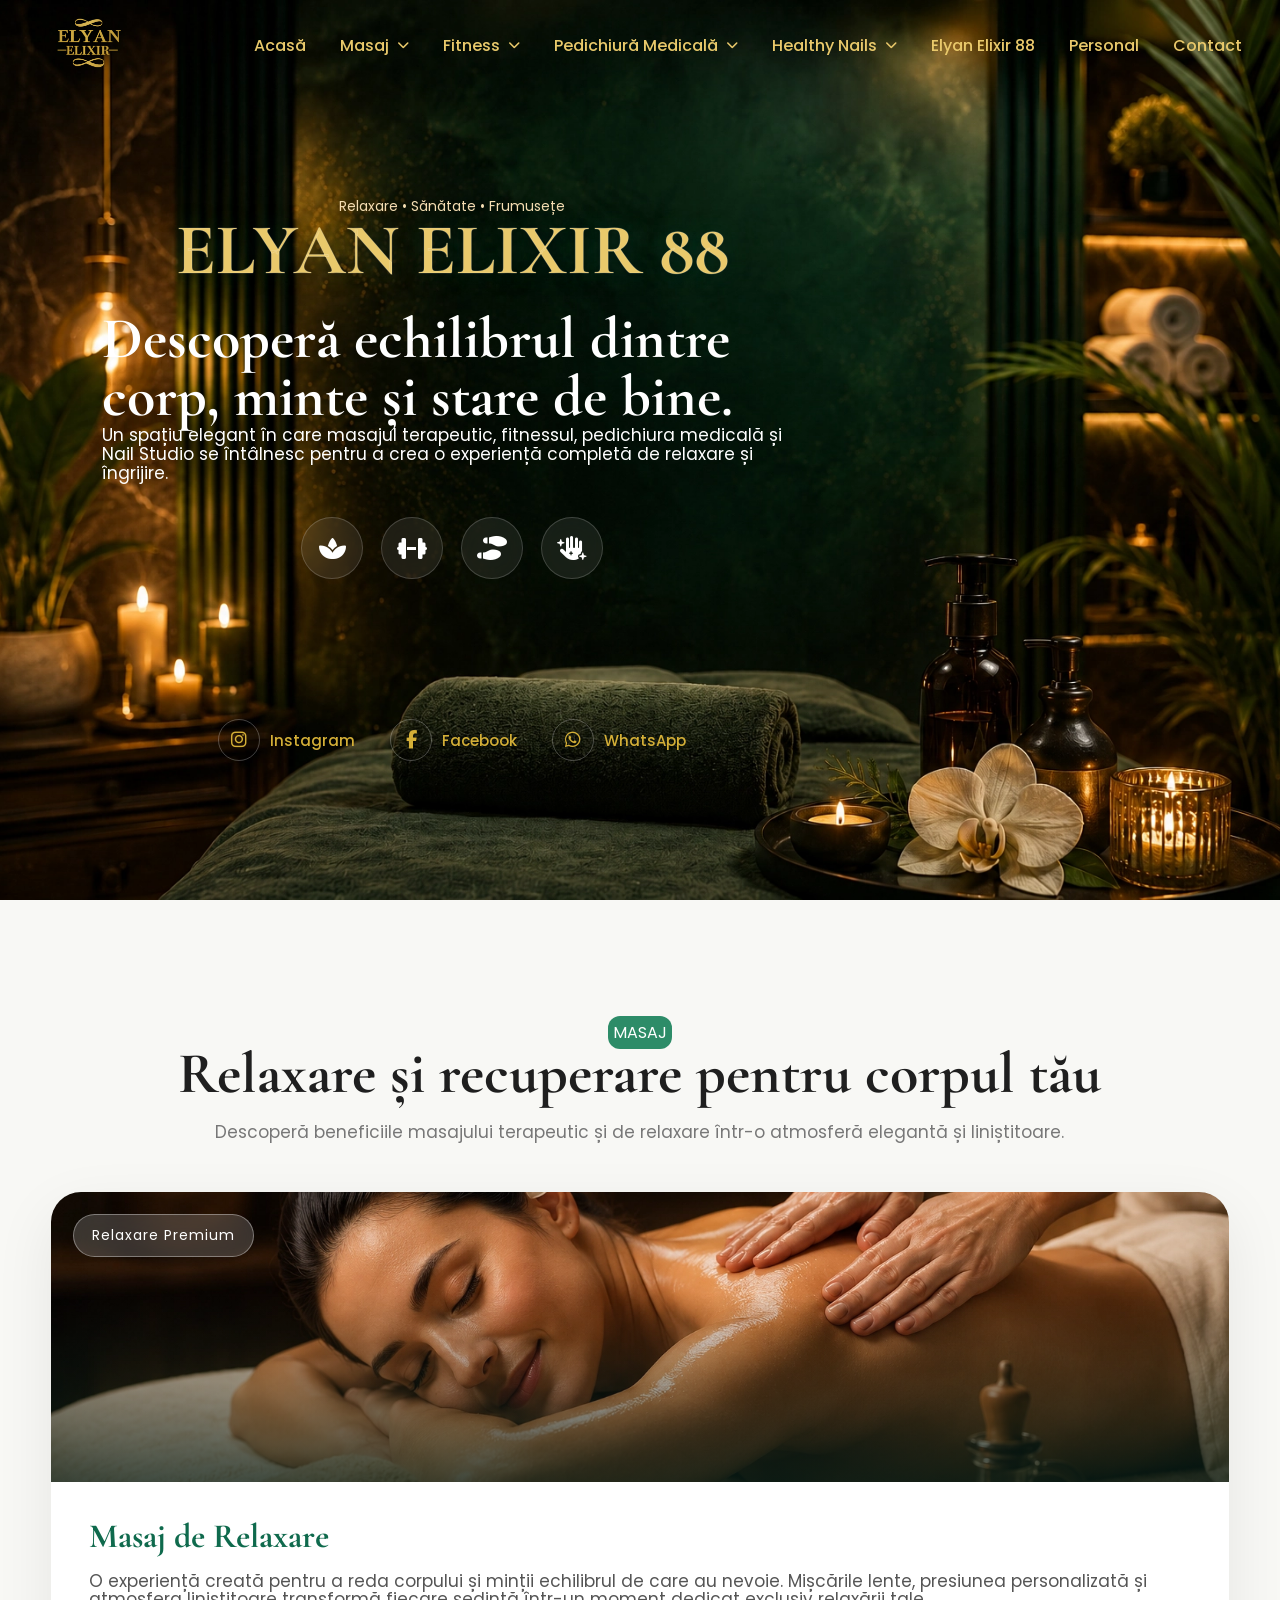
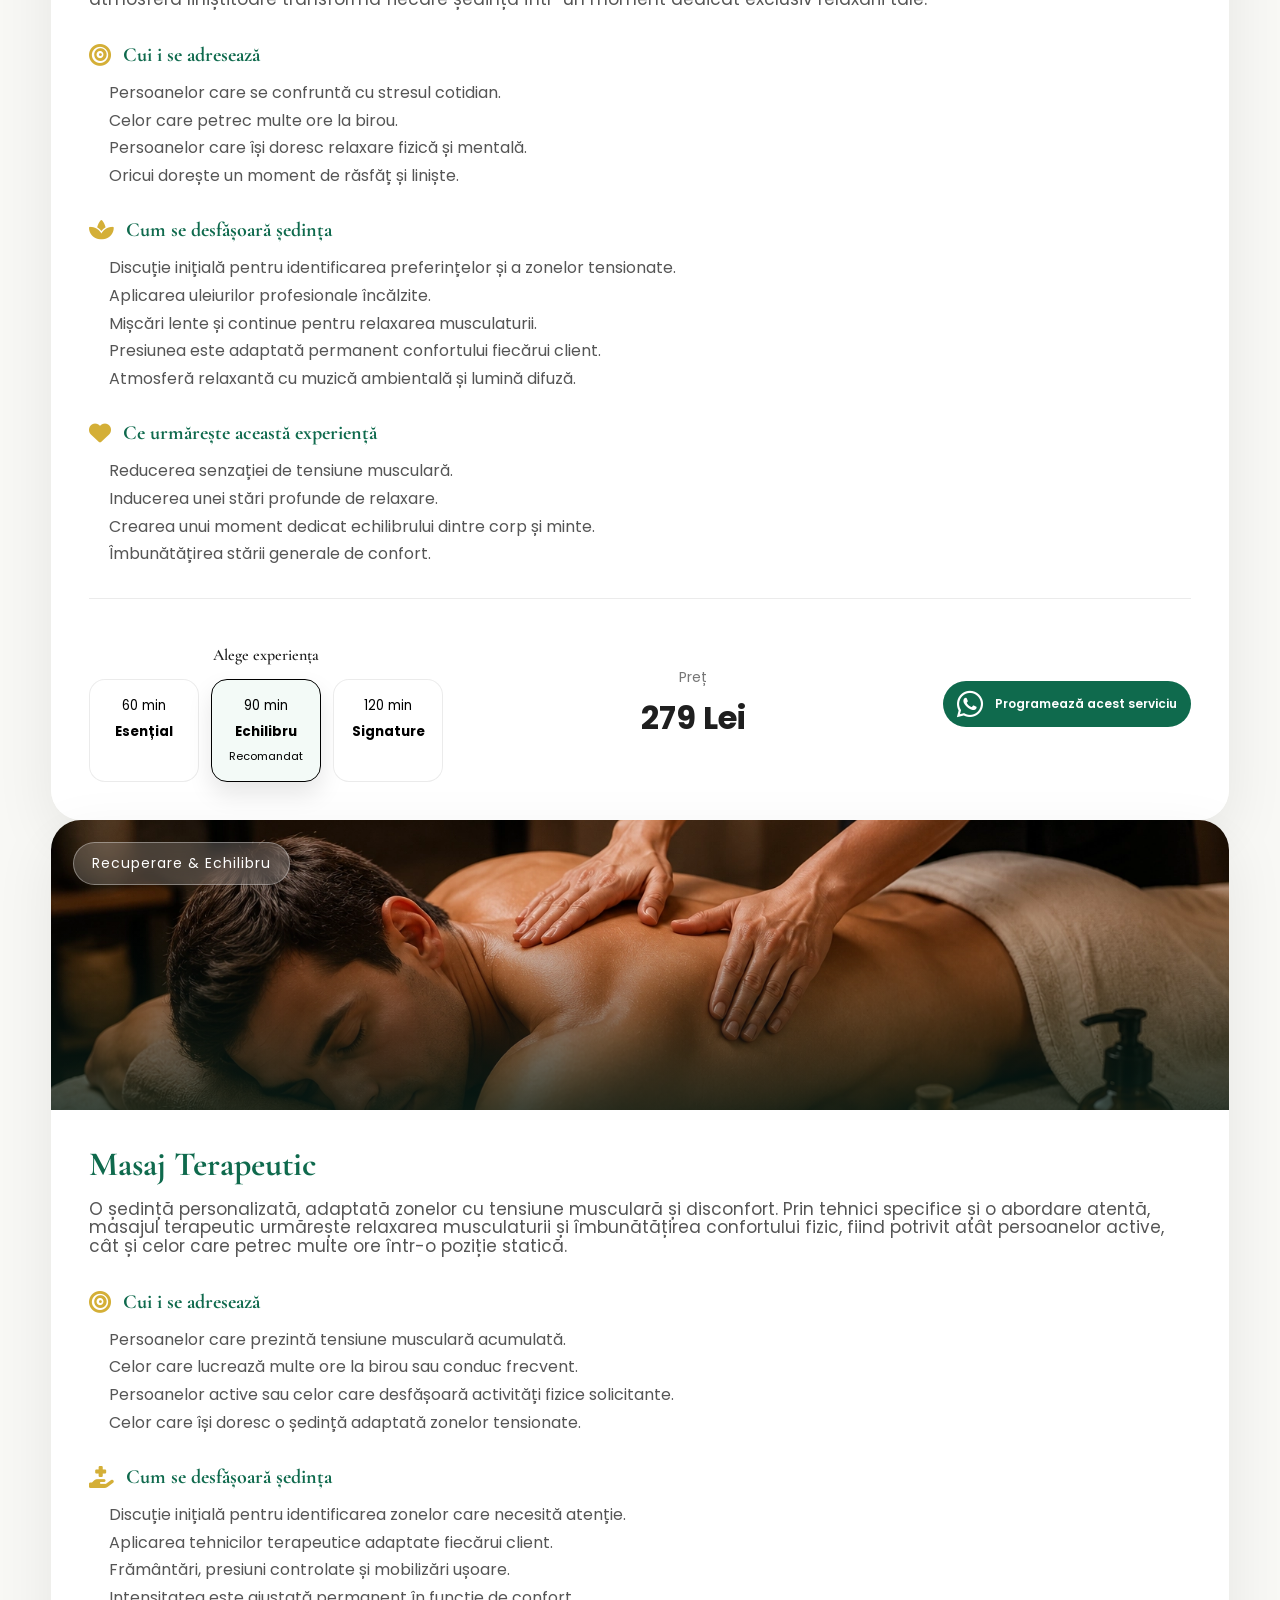
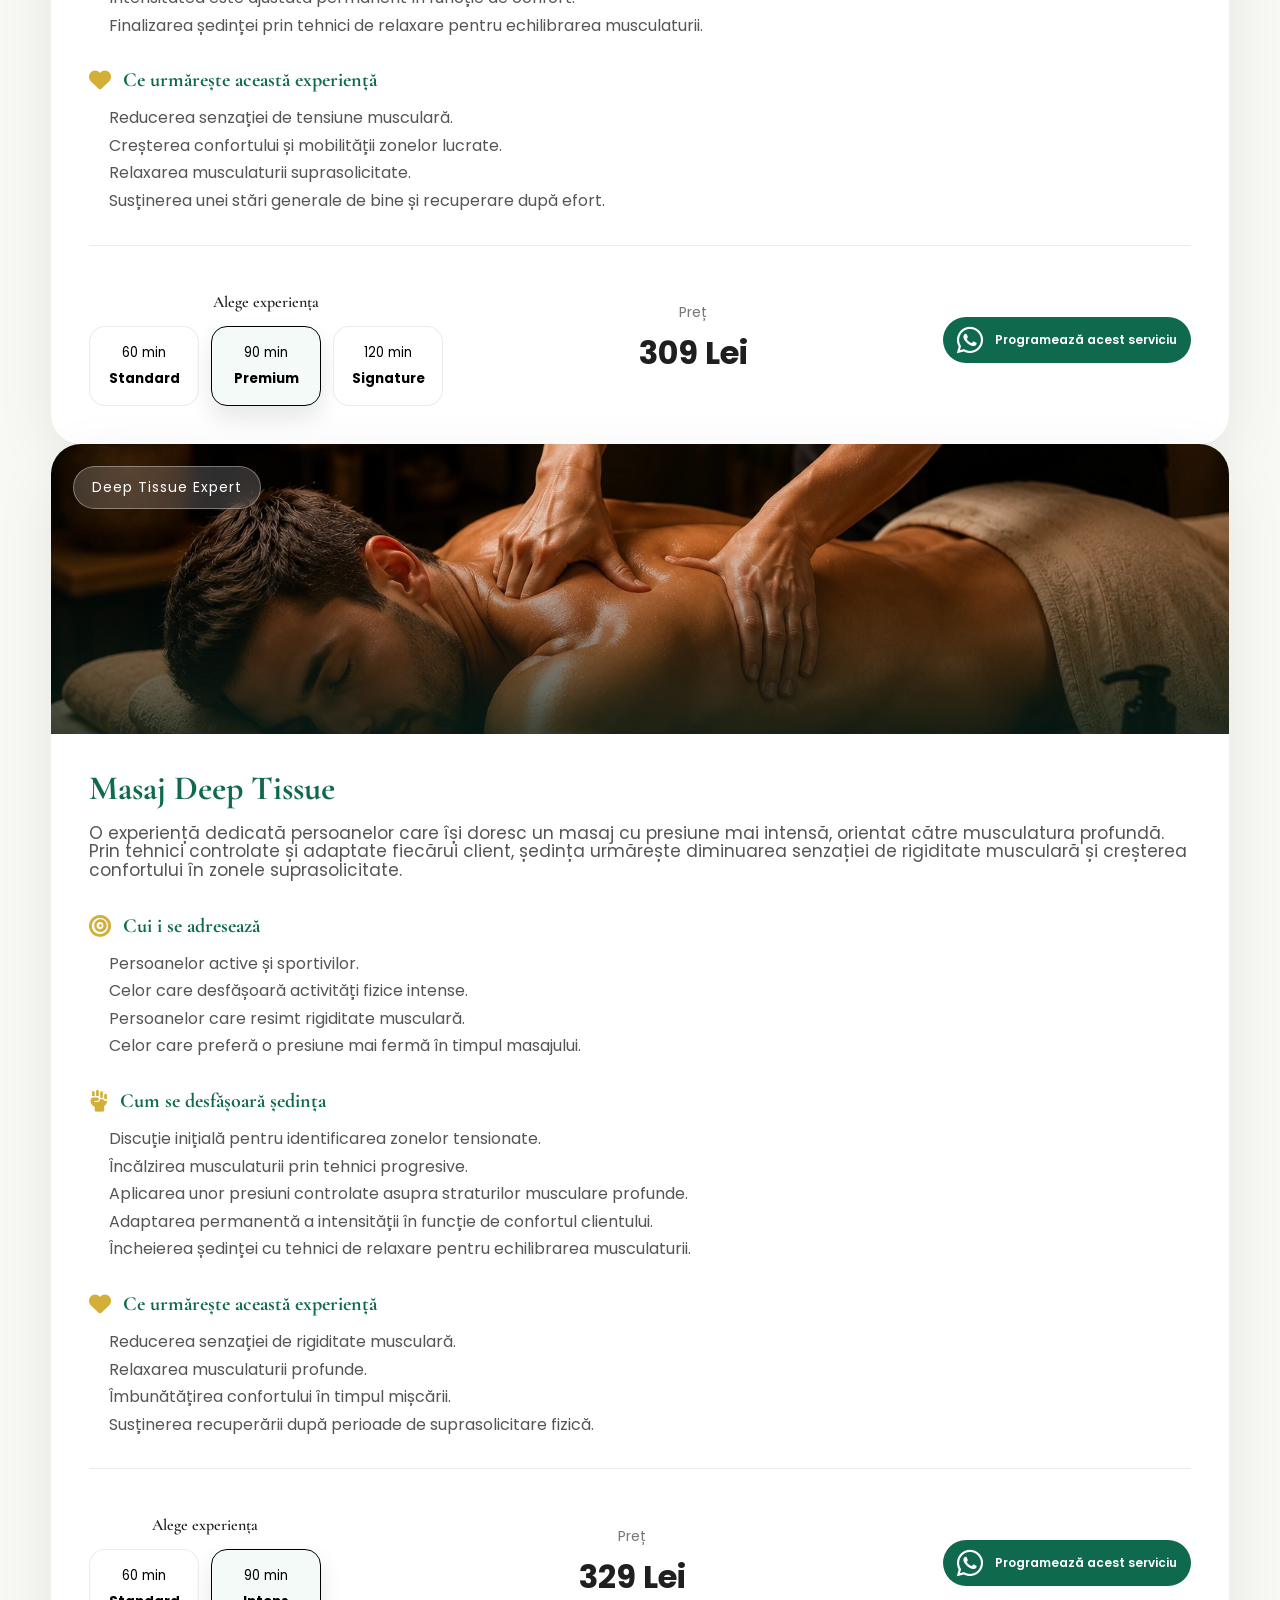
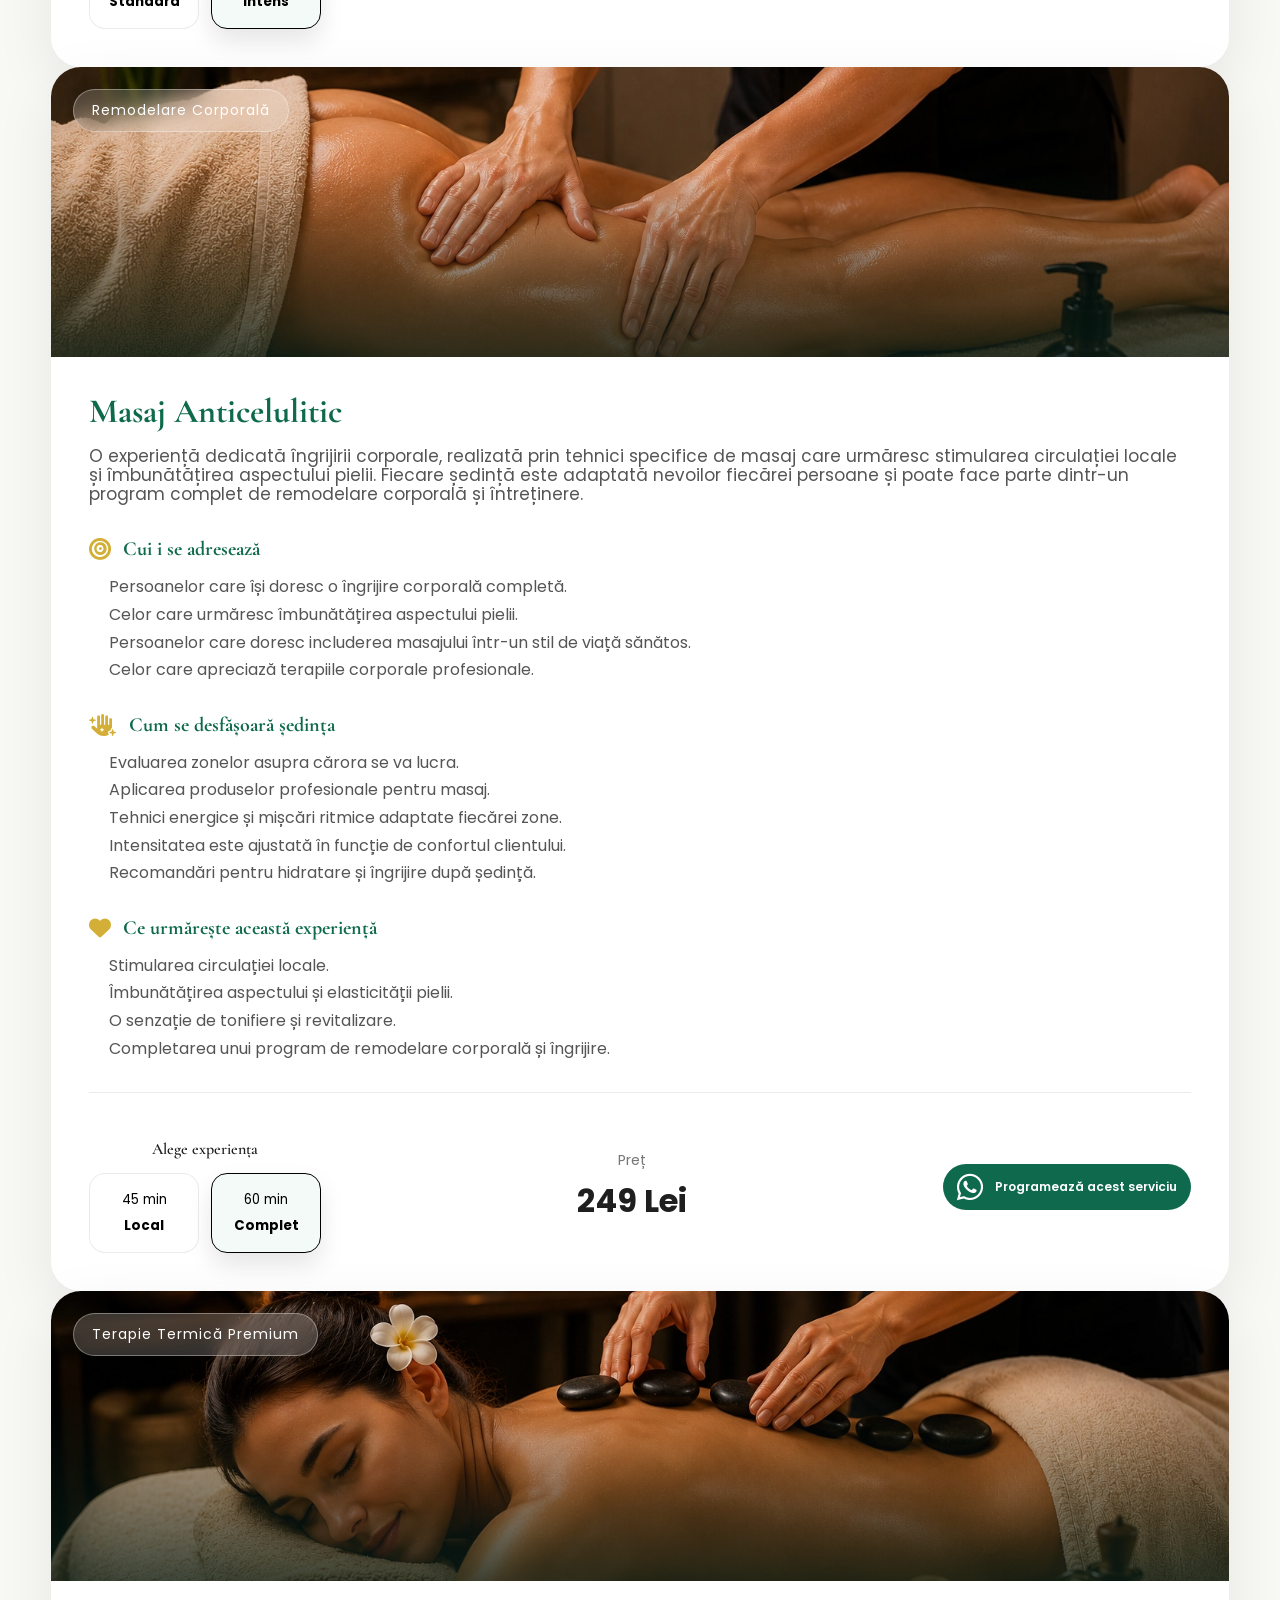
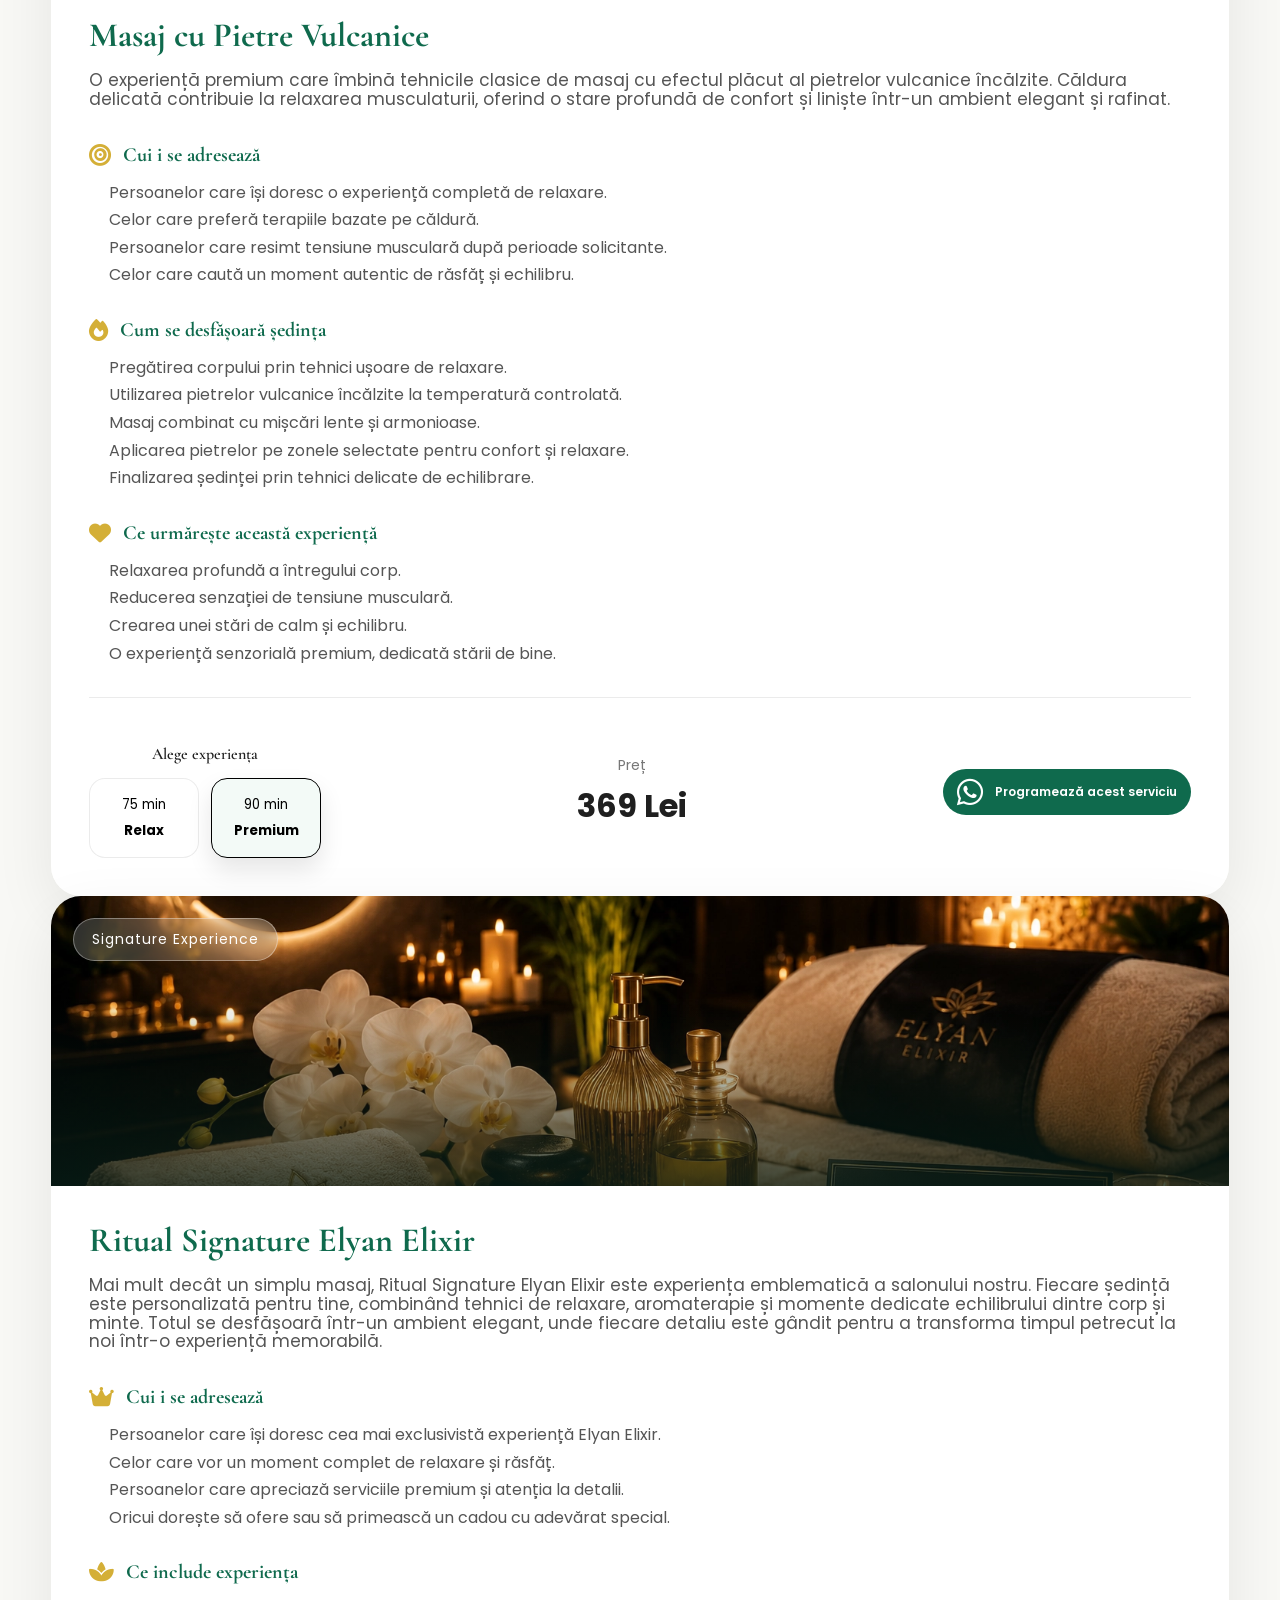
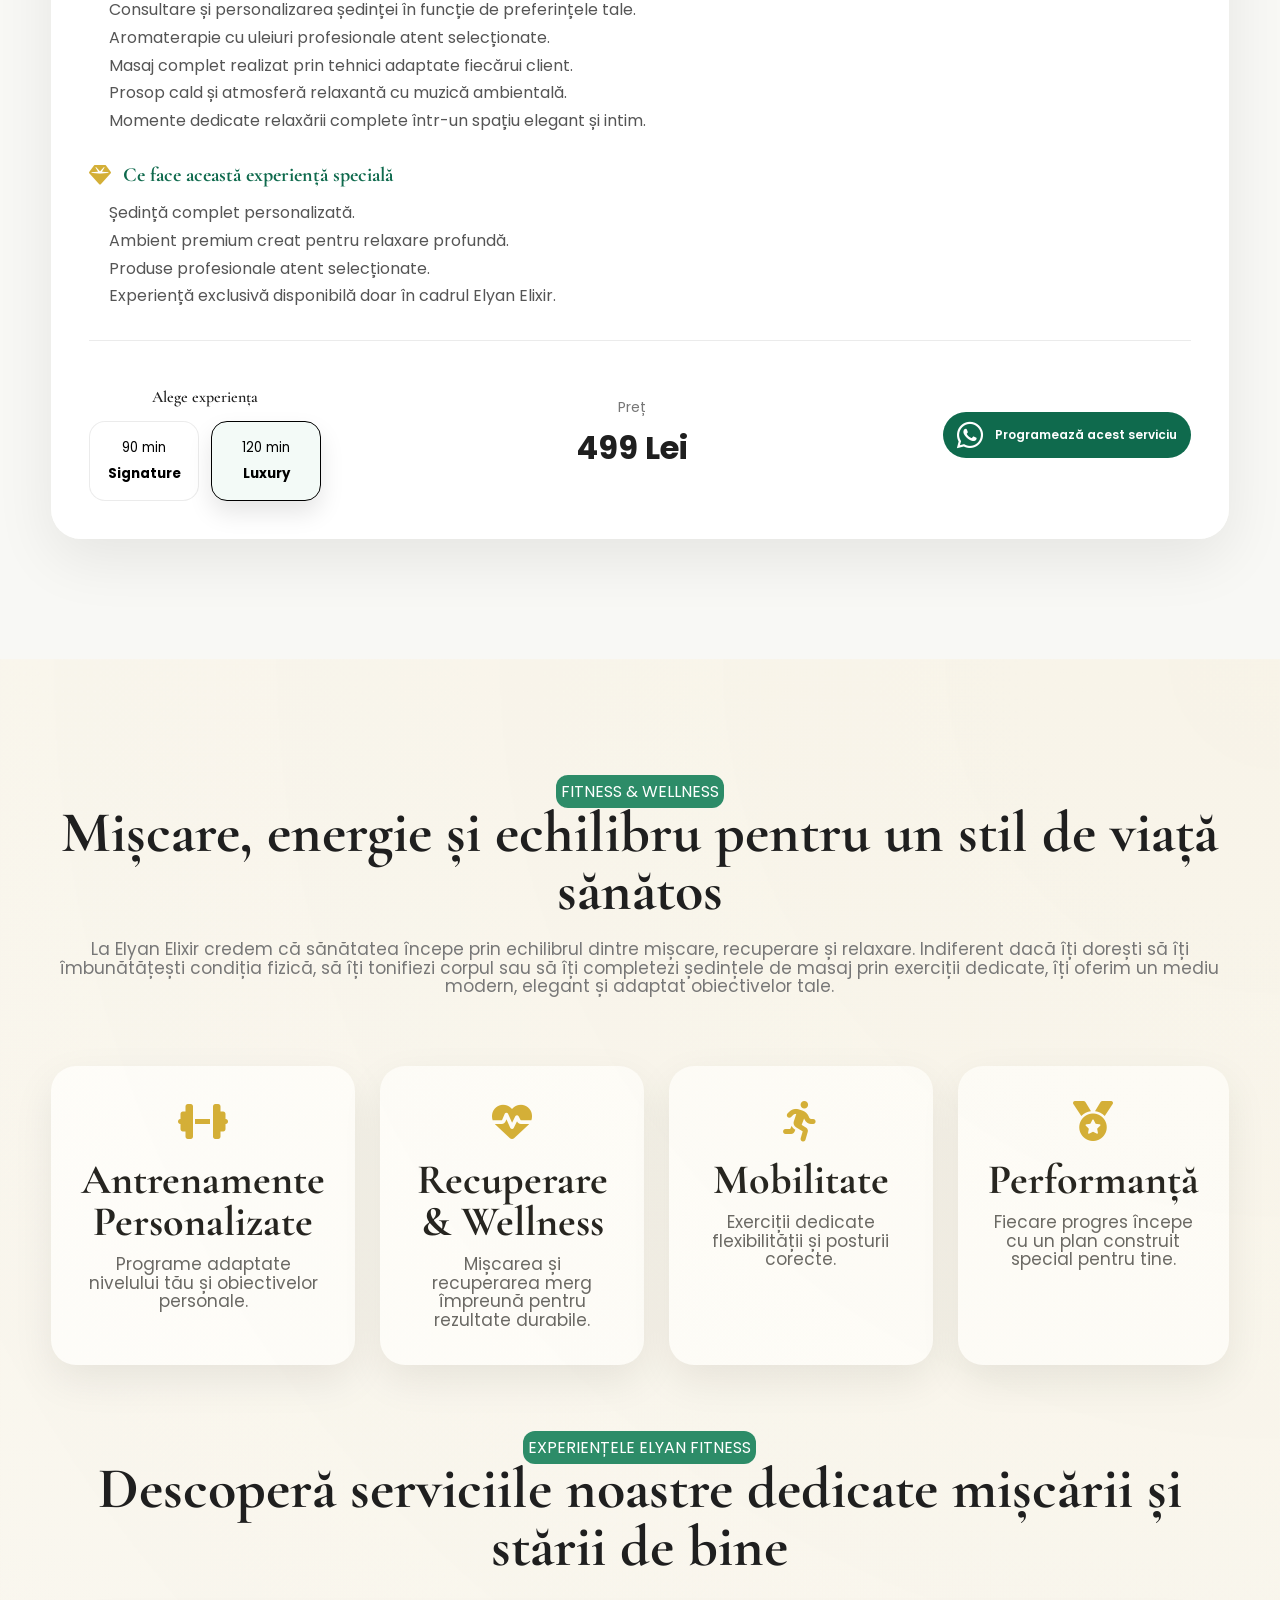
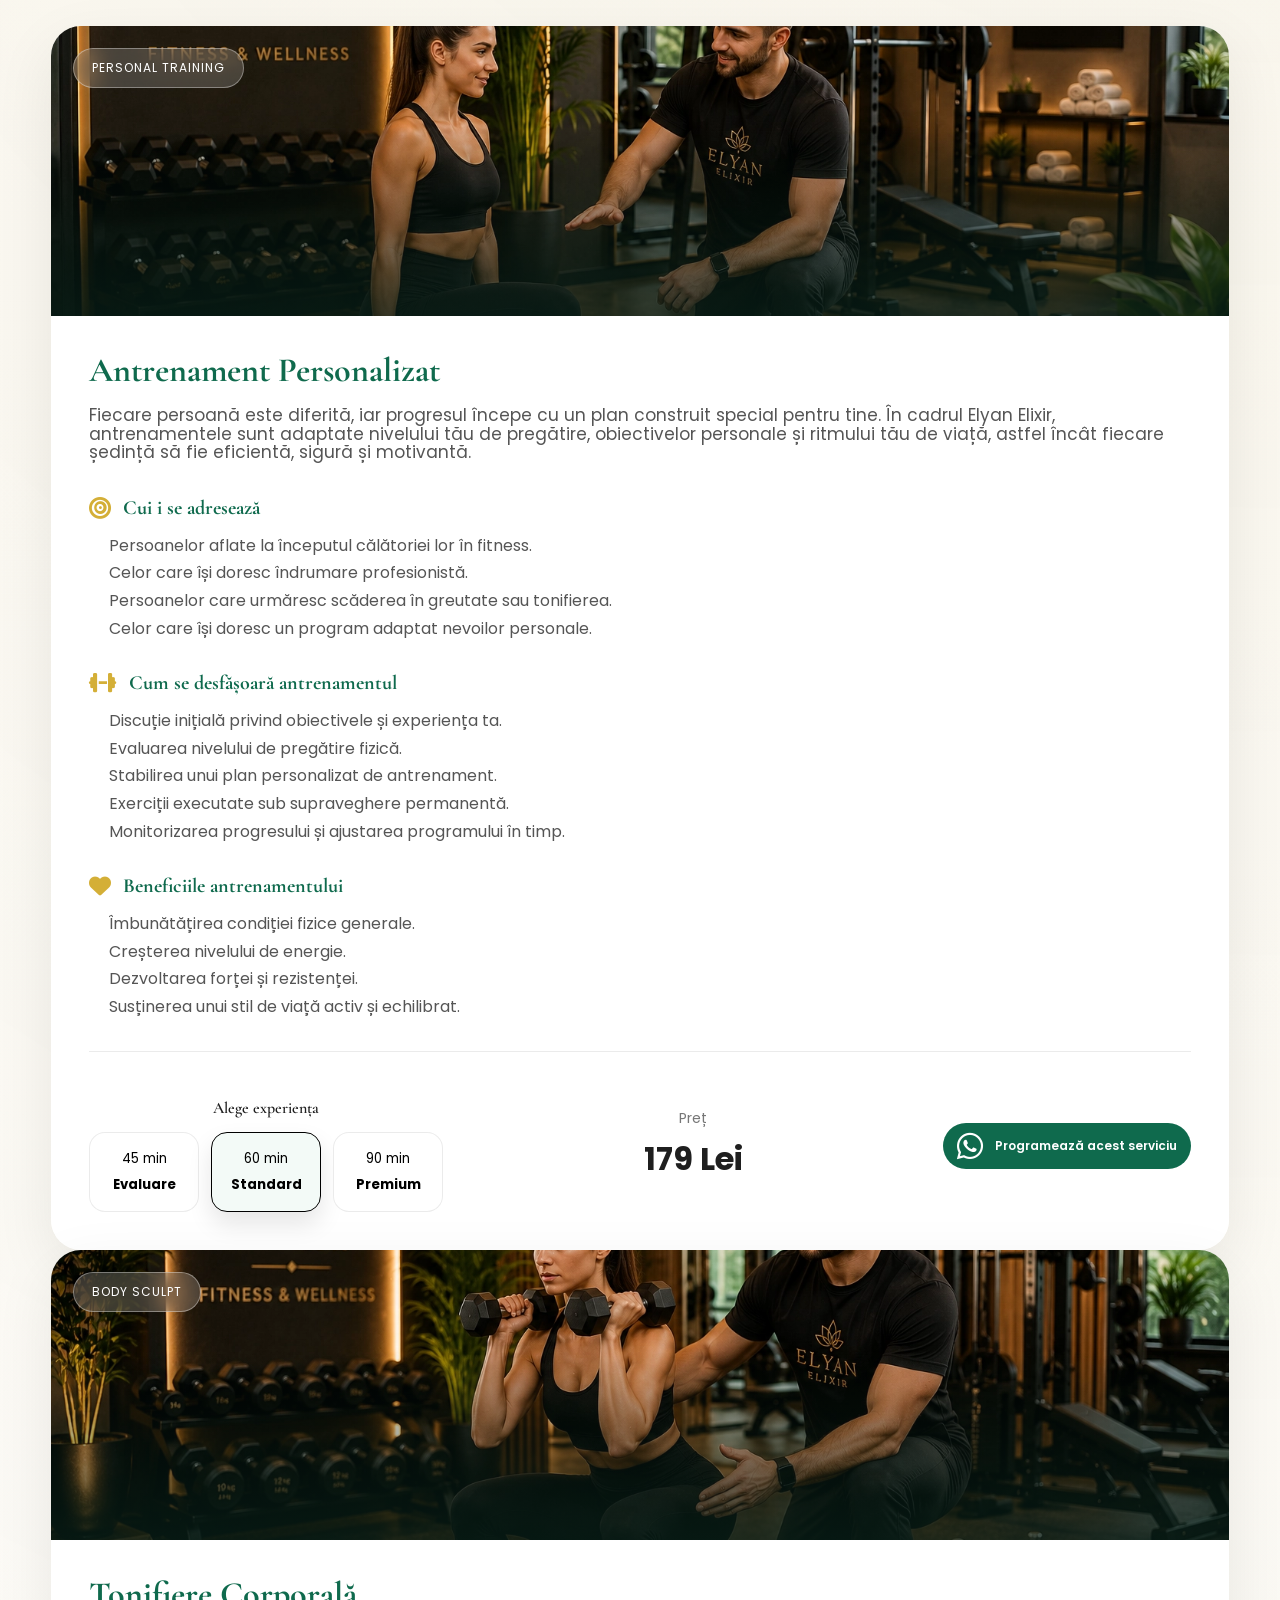
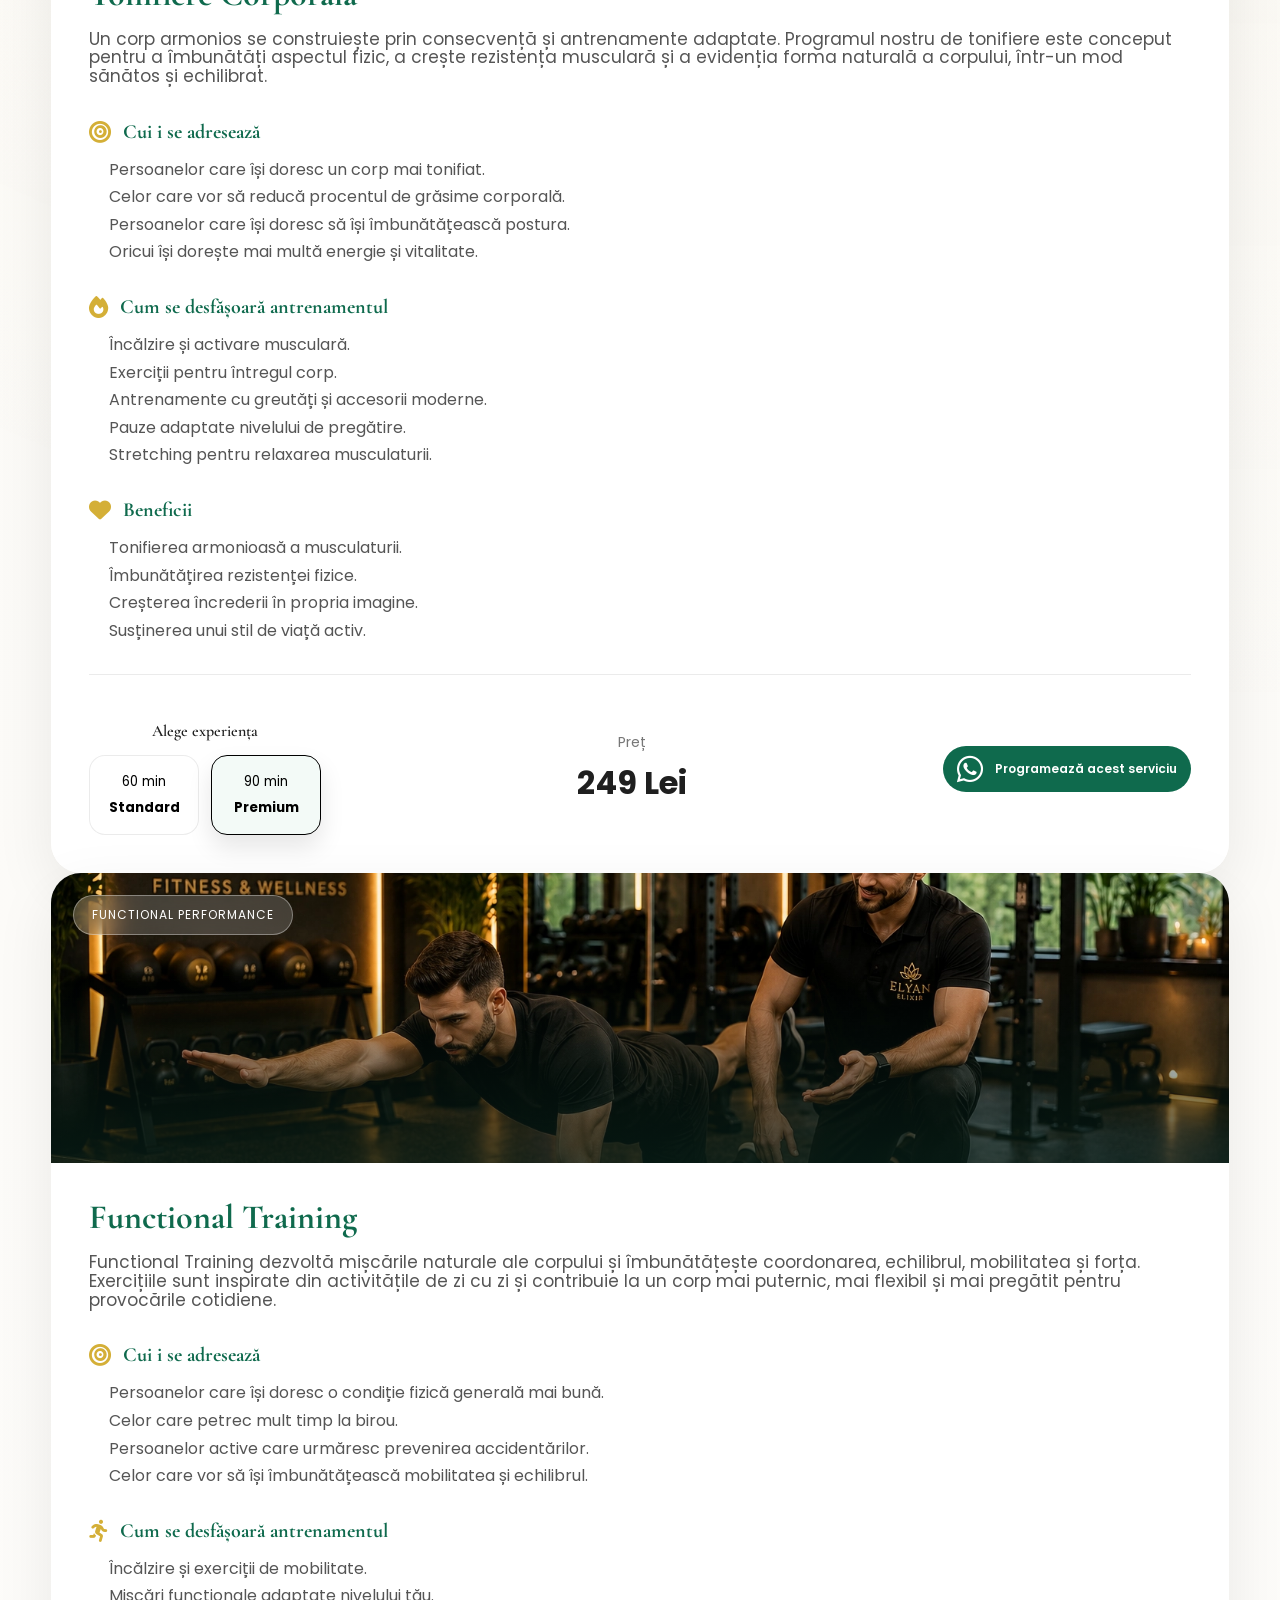
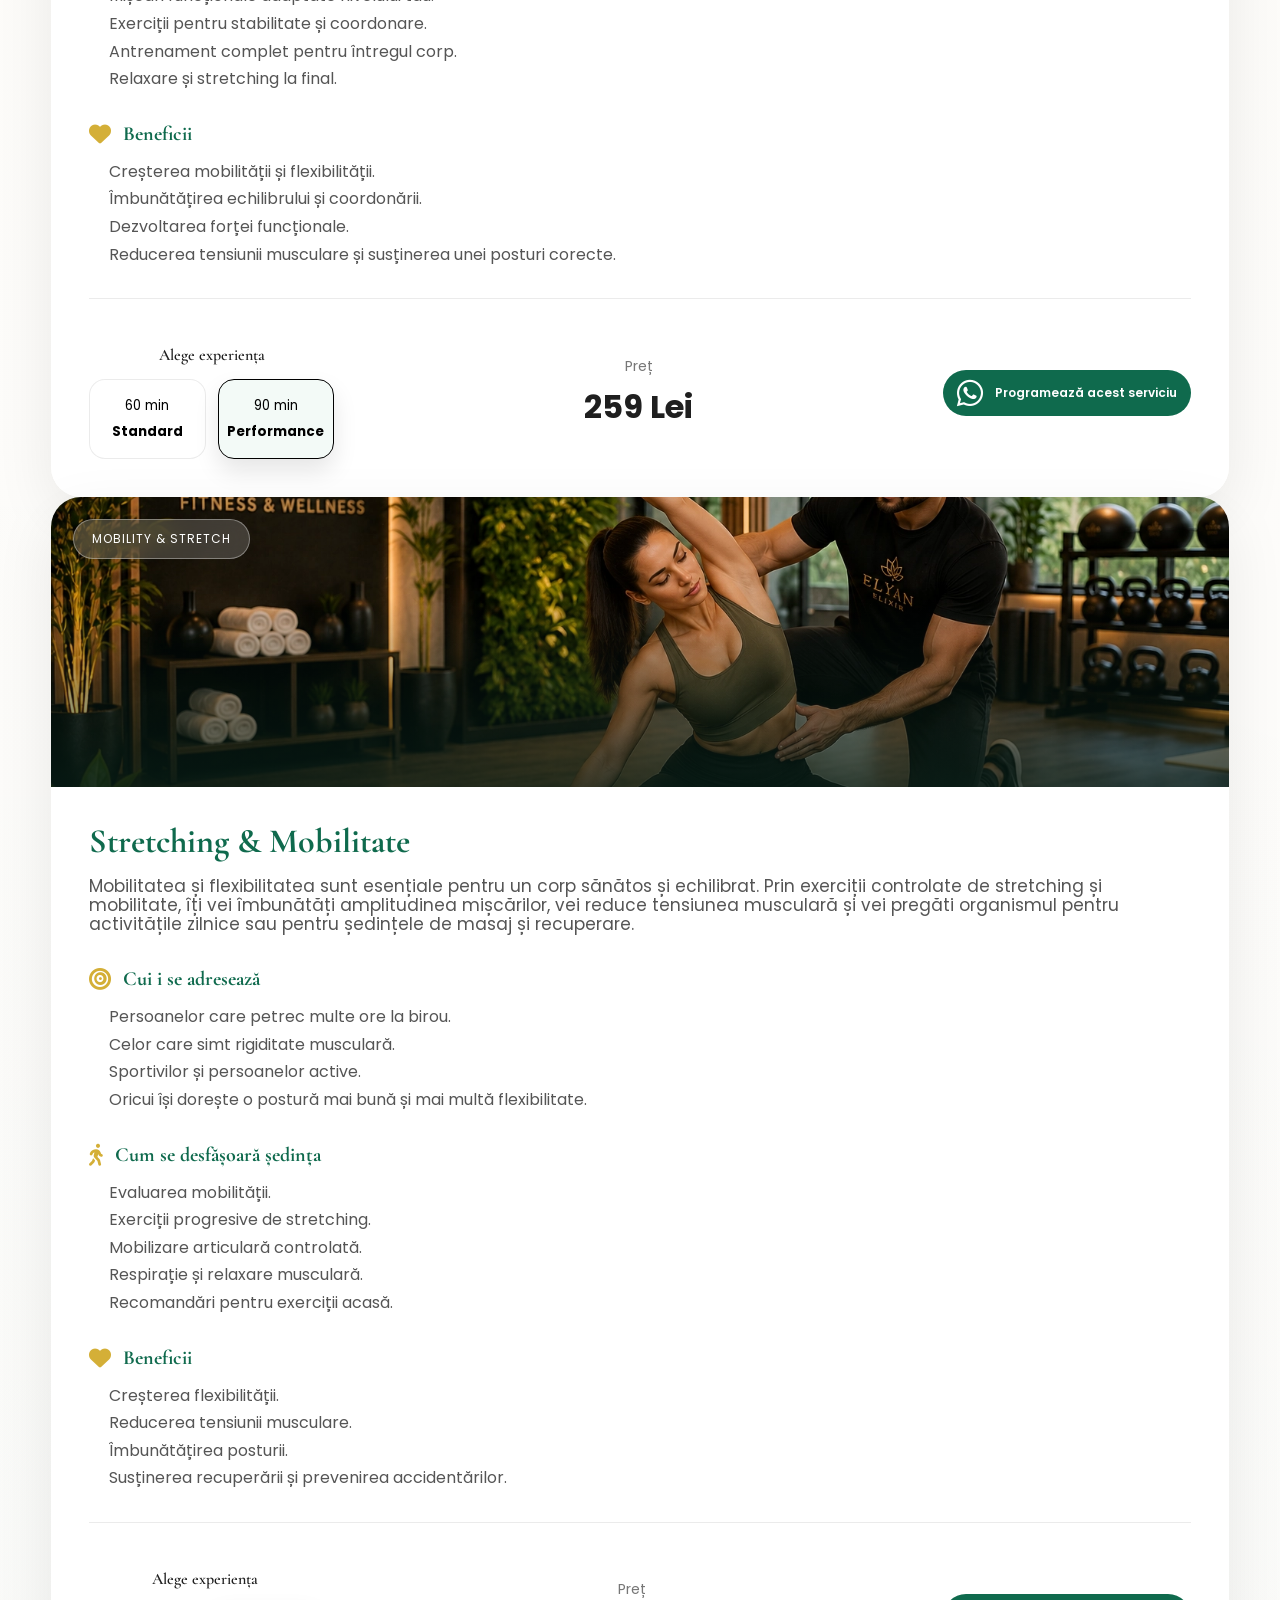
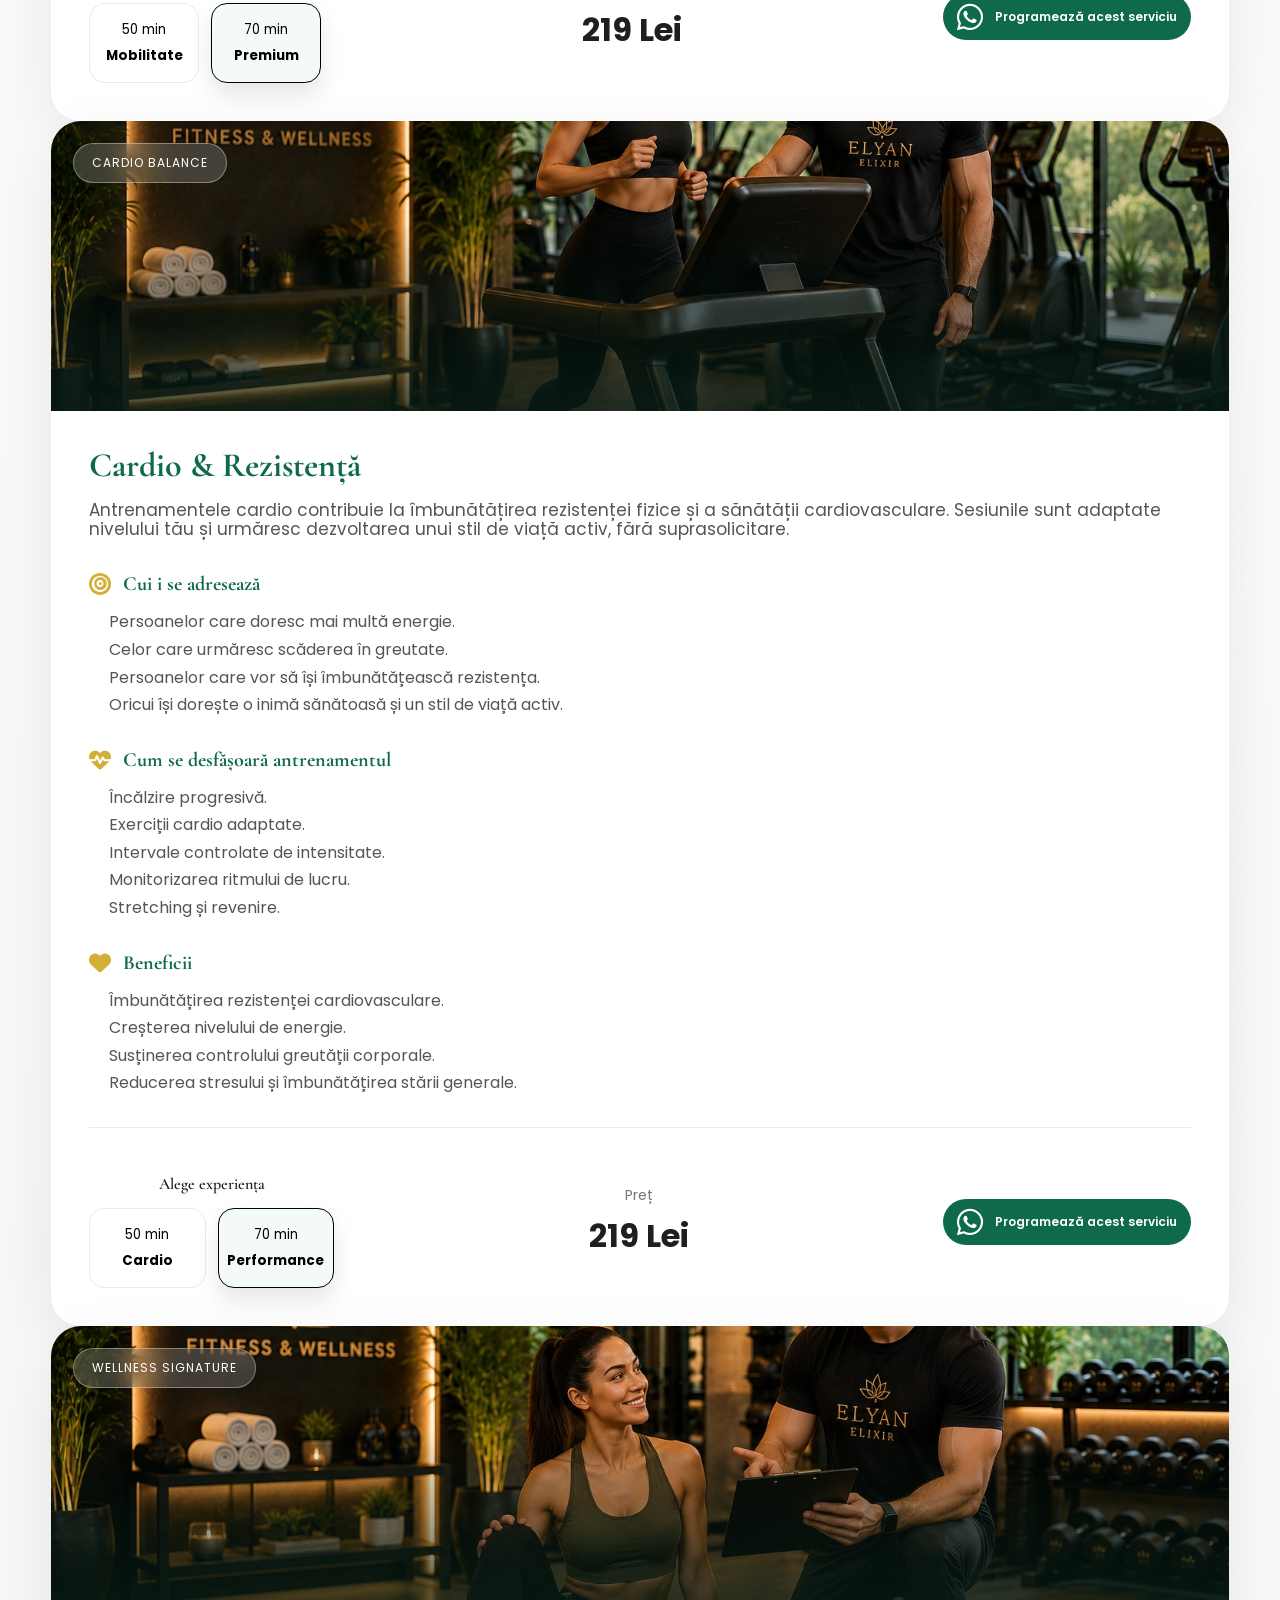
==== commit 065ee10d: "Add files via upload" ====
--- a/index.html
+++ b/index.html
@@ -2207,34 +2207,37 @@
             
         <section id="pedichiura" class="section reveal">
             <div class="container">
-                 <div class="section-title reveal">
-
-            <span>Pedichiură Medicală</span>
-
-            <h2>
-                Îngrijire profesională pentru sănătatea picioarelor
-            </h2>
-
-            <p>
-                Tratamente profesionale pentru sănătatea și confortul picioarelor,
-                realizate cu atenție și instrumentar sterilizat.
-            </p>
-
-            </div>
+                <div class="section-title reveal">
+                    <span>Pedichiură Medicală</span>
+                    <h2>
+                        Îngrijire profesională pentru sănătatea picioarelor
+                    </h2>
+                    <p>
+                        Tratamente profesionale pentru sănătatea și confortul picioarelor,
+                        realizate cu atenție și instrumentar sterilizat.
+                    </p>
+
+                </div>
             <div class="services-grid">
                 <!-- ==========================
                 CARD 1 - PEDICHIURĂ MEDICALĂ COMPLETĂ
             =========================== -->
 
-                <div id="pedichiura-completa" class="service-card">
-                        <div class="service-image">
-                            <img src="images/pedichiura1.webp"
-                                alt="Pedichiură Medicală Completă">
+                <div
+                    id="pedichiura-completa"
+                    class="service-card"
+                    data-category="medicalPedicure"
+                    data-service="pedichiuraCompleta">
+                    
+                    <div class="service-image">
+                        <img src="images/pedichiura2.webp"
+                            alt="Îndepărtarea Hiperkeratozelor">
+                    </div>
 
                             <span class="service-category">
                                 Medical Foot Care
                             </span>
-                        </div>
+                      
                         <div class="service-content">
                             <h3>Pedichiură Medicală Completă</h3>
                             <p class="service-intro">
@@ -2328,7 +2331,11 @@
                     CARD 2 - ÎNDEPĂRTAREA HIPERKERATOZELOR
                 =========================== -->
 
-                <div id="hiperkeratoze" class="service-card">
+                <div
+                    id="hiperkeratoze"
+                    class="service-card"
+                    data-category="medicalPedicure"
+                    data-service="hiperkeratoze">
 
                     <div class="service-image">
                         <img src="images/pedichiura2.webp"
@@ -2439,7 +2446,11 @@
                     CARD 3 - ÎNGRIJIREA UNGHIILOR ÎNCARNATE
                 =========================== -->
 
-                <div id="unghii-incarnate" class="service-card">
+                <div
+                    id="unghii-incarnate"
+                    class="service-card"
+                    data-category="medicalPedicure"
+                    data-service="unghiiIncarnate">
                     <div class="service-image">
                         <img src="images/pedichiura1.webp"
                             alt="Îngrijirea Unghiilor Încarnate">
@@ -2550,7 +2561,11 @@
                     CARD 4 - TRATAMENT PENTRU CĂLCÂIE CRĂPATE
                 =========================== -->
 
-                <div id="calcaie-crapate" class="service-card">
+                <div
+                    id="calcaie-crapate"
+                    class="service-card"
+                    data-category="medicalPedicure"
+                    data-service="calcaieCrapate">
                     <div class="service-image">
                         <img src="images/pedichiura2.webp"
                             alt="Tratament pentru Călcâie Crăpate">
@@ -2663,7 +2678,11 @@
                     CARD 5 - ÎNGRIJIRE PREVENTIVĂ
                 =========================== -->
 
-                <div id="ingrijire-preventiva" class="service-card">
+                <div
+                    id="ingrijire-preventiva"
+                    class="service-card"
+                    data-category="medicalPedicure"
+                    data-service="ingrijirePreventiva">
 
                     <div class="service-image">
 
@@ -2781,7 +2800,11 @@
                     CARD 6 - SIGNATURE FOOT WELLNESS
                 =========================== -->
 
-                <div id="foot-signature" class="service-card">
+                <div
+                    id="foot-signature"
+                    class="service-card"
+                    data-category="medicalPedicure"
+                    data-service="signature">
 
                     <div class="service-image">
 
@@ -2887,935 +2910,959 @@
         </section>
 
         <!-- ========================================================= -->
-<!-- NAIL STUDIO -->
-<!-- ========================================================= -->
-
-<section id="nails" class="section reveal">
-
-    <div class="container">
-
-        <div class="section-title reveal">
-
-            <span>Nail Studio</span>
-
-            <h2>
-                Eleganță și frumusețe pentru mâinile tale
-            </h2>
-
-          
-
-            <p>
-                Descoperă serviciile noastre profesionale de manichiură și
-                îngrijire a unghiilor, realizate cu produse premium,
-                atenție la detalii și cele mai noi tehnici pentru un
-                rezultat impecabil.
-            </p>
-
-         
+        <!-- NAIL STUDIO -->
+        <!-- ========================================================= -->
+
+        <section id="nails" class="section reveal">
+
+            <div class="container">
+
+                <div class="section-title reveal">
+
+                    <span>Nail Studio</span>
+
+                    <h2>
+                        Eleganță și frumusețe pentru mâinile tale
+                    </h2>
+
+                
+
+                    <p>
+                        Descoperă serviciile noastre profesionale de manichiură și
+                        îngrijire a unghiilor, realizate cu produse premium,
+                        atenție la detalii și cele mai noi tehnici pentru un
+                        rezultat impecabil.
+                    </p>
+
+                
+
+                </div>
+
+                <div class="services-grid">
+
+                    <!-- ================================================= -->
+                    <!-- CARD 1 -->
+                    <!-- ================================================= -->
+
+                <div
+                        id="consultatie-unghii"
+                        class="service-card"
+                        data-category="nails"
+                        data-service="consultatie">
+
+            <div class="service-image">
+
+                <img src="images/nails1.webp"
+                    alt="Consultație și Evaluare Nail Care">
+
+                <span class="service-category">
+
+                    Nail Assessment
+
+                </span>
+
+            </div>
+
+            <div class="service-content">
+
+                <h3>Consultație & Evaluare Nail Care</h3>
+
+                <p class="service-intro">
+
+                    Fiecare tratament începe cu o evaluare atentă a stării unghiilor și a pielii din jurul acestora. În cadrul consultației analizăm structura unghiei, eventualele modificări apărute și stabilim împreună cea mai potrivită metodă de îngrijire. Scopul nostru este să oferim fiecărui client un plan personalizat, orientat către sănătatea și frumusețea naturală a unghiilor.
+
+                </p>
+
+                <div class="service-block">
+
+                    <h4>
+
+                        <i class="fa-solid fa-gem"></i>
+
+                        Cui i se adresează
+
+                    </h4>
+
+                    <ul>
+
+                        <li>Persoanelor care observă modificări ale aspectului unghiilor.</li>
+
+                        <li>Celor care își doresc o evaluare profesională înainte de începerea unui tratament.</li>
+
+                        <li>Persoanelor cu unghii fragile, exfoliate sau deteriorate.</li>
+
+                        <li>Oricui dorește să își mențină unghiile sănătoase și bine îngrijite.</li>
+
+                    </ul>
+
+                </div>
+
+                <div class="service-block">
+
+                    <h4>
+
+                        <i class="fa-solid fa-hand-sparkles"></i>
+
+                        Cum se desfășoară ședința
+
+                    </h4>
+
+                    <ul>
+
+                        <li>Discuție privind istoricul și nevoile fiecărui client.</li>
+
+                        <li>Evaluarea atentă a unghiilor și a pielii periungheale.</li>
+
+                        <li>Identificarea eventualelor probleme sau factori care afectează sănătatea unghiilor.</li>
+
+                        <li>Stabilirea unui plan personalizat de îngrijire și întreținere.</li>
+
+                        <li>Recomandări profesionale pentru îngrijirea unghiilor acasă.</li>
+
+                    </ul>
+
+                </div>
+
+                <div class="service-block">
+
+                    <h4>
+
+                        <i class="fa-solid fa-heart"></i>
+
+                        Beneficiile serviciului
+
+                    </h4>
+
+                    <ul>
+
+                        <li>Identificarea din timp a problemelor care pot afecta unghiile.</li>
+
+                        <li>Recomandări adaptate nevoilor fiecărui client.</li>
+
+                        <li>Plan personalizat pentru îngrijirea și protejarea unghiilor naturale.</li>
+
+                        <li>O bază solidă pentru alegerea celui mai potrivit tratament Nail Care.</li>
+
+                    </ul>
+
+                </div>
+
+                <div class="service-footer">
+
+                    <div class="service-options">
+
+                        <h4 class="service-options__title">
+                            Alege experiența
+                        </h4>
+
+                        <div class="duration-selector"></div>
+
+                    </div>
+
+                    <div class="service-price">
+
+                        <span class="price-label">
+                            Preț
+                        </span>
+
+                        <strong class="price-value">
+                            —
+                        </strong>
+
+                    </div>
+
+                    <a
+                        class="service-btn"
+                        href="#">
+
+                        <i class="fa-brands fa-whatsapp"></i>
+
+                        Programează acest serviciu
+
+                    </a>
+
+                </div>
+
+            </div>
 
         </div>
 
-        <div class="services-grid">
-
-            <!-- ================================================= -->
-            <!-- CARD 1 -->
-            <!-- ================================================= -->
-
-          <div id="consultatie-unghii" class="service-card">
-
-    <div class="service-image">
-
-        <img src="images/nails1.webp"
-            alt="Consultație și Evaluare Nail Care">
-
-        <span class="service-category">
-
-            Nail Assessment
-
-        </span>
-
-    </div>
-
-    <div class="service-content">
-
-        <h3>Consultație & Evaluare Nail Care</h3>
-
-        <p class="service-intro">
-
-            Fiecare tratament începe cu o evaluare atentă a stării unghiilor și a pielii din jurul acestora. În cadrul consultației analizăm structura unghiei, eventualele modificări apărute și stabilim împreună cea mai potrivită metodă de îngrijire. Scopul nostru este să oferim fiecărui client un plan personalizat, orientat către sănătatea și frumusețea naturală a unghiilor.
-
-        </p>
-
-        <div class="service-block">
-
-            <h4>
-
-                <i class="fa-solid fa-gem"></i>
-
-                Cui i se adresează
-
-            </h4>
-
-            <ul>
-
-                <li>Persoanelor care observă modificări ale aspectului unghiilor.</li>
-
-                <li>Celor care își doresc o evaluare profesională înainte de începerea unui tratament.</li>
-
-                <li>Persoanelor cu unghii fragile, exfoliate sau deteriorate.</li>
-
-                <li>Oricui dorește să își mențină unghiile sănătoase și bine îngrijite.</li>
-
-            </ul>
-
-        </div>
-
-        <div class="service-block">
-
-            <h4>
-
-                <i class="fa-solid fa-hand-sparkles"></i>
-
-                Cum se desfășoară ședința
-
-            </h4>
-
-            <ul>
-
-                <li>Discuție privind istoricul și nevoile fiecărui client.</li>
-
-                <li>Evaluarea atentă a unghiilor și a pielii periungheale.</li>
-
-                <li>Identificarea eventualelor probleme sau factori care afectează sănătatea unghiilor.</li>
-
-                <li>Stabilirea unui plan personalizat de îngrijire și întreținere.</li>
-
-                <li>Recomandări profesionale pentru îngrijirea unghiilor acasă.</li>
-
-            </ul>
-
-        </div>
-
-        <div class="service-block">
-
-            <h4>
-
-                <i class="fa-solid fa-heart"></i>
-
-                Beneficiile serviciului
-
-            </h4>
-
-            <ul>
-
-                <li>Identificarea din timp a problemelor care pot afecta unghiile.</li>
-
-                <li>Recomandări adaptate nevoilor fiecărui client.</li>
-
-                <li>Plan personalizat pentru îngrijirea și protejarea unghiilor naturale.</li>
-
-                <li>O bază solidă pentru alegerea celui mai potrivit tratament Nail Care.</li>
-
-            </ul>
-
-        </div>
-
-        <div class="service-footer">
-
-            <div class="service-options">
-
-                <h4 class="service-options__title">
-                    Alege experiența
-                </h4>
-
-                <div class="duration-selector"></div>
+                    <!-- ================================================= -->
+                    <!-- CARD 2 -->
+                    <!-- ================================================= -->
+
+
+                    <div
+                        id="manichiura-igienica"
+                        class="service-card"
+                        data-category="nails"
+                        data-service="manichiura">
+
+                        <div class="service-image">
+
+                            <img src="images/nails2.webp"
+                                alt="Manichiură Igienică">
+
+                            <span class="service-category">
+
+                                Healthy Nail Care
+
+                            </span>
+
+                        </div>
+
+                        <div class="service-content">
+
+                            <h3>Manichiură Igienică</h3>
+
+                            <p class="service-intro">
+
+                                Manichiura igienică reprezintă baza unei îngrijiri corecte a unghiilor naturale.
+                                Serviciul este dedicat menținerii sănătății unghiilor și cuticulelor prin tehnici
+                                profesionale de curățare, modelare și îngrijire, fără aplicarea materialelor
+                                artificiale. Rezultatul este un aspect curat, natural și îngrijit, contribuind
+                                la menținerea frumuseții și rezistenței unghiilor în timp.
+
+                            </p>
+
+                            <div class="service-block">
+
+                                <h4>
+
+                                    <i class="fa-solid fa-gem"></i>
+
+                                    Cui i se adresează
+
+                                </h4>
+
+                                <ul>
+
+                                    <li>Persoanelor care preferă aspectul natural al unghiilor.</li>
+
+                                    <li>Celor care își doresc o îngrijire profesională și igienică a mâinilor.</li>
+
+                                    <li>Persoanelor cu unghii fragile sau deteriorate care necesită îngrijire atentă.</li>
+
+                                    <li>Oricui dorește să mențină sănătatea și aspectul îngrijit al unghiilor naturale.</li>
+
+                                </ul>
+
+                            </div>
+
+                            <div class="service-block">
+
+                                <h4>
+
+                                    <i class="fa-solid fa-wand-magic-sparkles"></i>
+
+                                    Cum se desfășoară ședința
+
+                                </h4>
+
+                                <ul>
+
+                                    <li>Igienizarea atentă a mâinilor și evaluarea unghiilor.</li>
+
+                                    <li>Scurtarea și modelarea unghiilor în funcție de forma naturală.</li>
+
+                                    <li>Curățarea și îngrijirea delicată a cuticulelor.</li>
+
+                                    <li>Netezirea suprafeței unghiei și finisarea marginilor.</li>
+
+                                    <li>Aplicarea produselor hidratante și recomandări pentru îngrijirea zilnică.</li>
+
+                                </ul>
+
+                            </div>
+
+                            <div class="service-block">
+
+                                <h4>
+
+                                    <i class="fa-solid fa-heart"></i>
+
+                                    Beneficiile serviciului
+
+                                </h4>
+
+                                <ul>
+
+                                    <li>Menține unghiile curate, sănătoase și bine îngrijite.</li>
+
+                                    <li>Previne deteriorarea și ruperea unghiilor naturale.</li>
+
+                                    <li>Îmbunătățește aspectul și rezistența unghiilor în timp.</li>
+
+                                    <li>Oferă confort, igienă și un aspect natural al mâinilor.</li>
+
+                                </ul>
+
+                            </div>
+
+                            <div class="service-footer">
+
+                                <div class="service-options">
+
+                                    <h4 class="service-options__title">
+                                        Alege experiența
+                                    </h4>
+
+                                    <div class="duration-selector"></div>
+
+                                </div>
+
+                                <div class="service-price">
+
+                                    <span class="price-label">
+                                        Preț
+                                    </span>
+
+                                    <strong class="price-value">
+                                        —
+                                    </strong>
+
+                                </div>
+
+                                <a
+                                    class="service-btn"
+                                    href="#">
+
+                                    <i class="fa-brands fa-whatsapp"></i>
+
+                                    Programează acest serviciu
+
+                                </a>
+
+                            </div>
+
+                        </div>
+
+                    </div>
+
+
+
+                    <!-- ================================================= -->
+                    <!-- CARD 3 -->
+                    <!-- ================================================= -->
+
+
+                    <div
+                        id="tratamente-unghii"
+                        class="service-card"
+                        data-category="nails"
+                        data-service="tratamente">
+
+                        <div class="service-image">
+
+                            <img src="images/nails3.webp"
+                                alt="Tratamente pentru Unghii">
+
+                            <span class="service-category">
+
+                                Nail Therapy
+
+                            </span>
+
+                        </div>
+
+                        <div class="service-content">
+
+                            <h3>Tratamente pentru Unghii</h3>
+
+                            <p class="service-intro">
+
+                                Unghiile sănătoase au nevoie de îngrijire adaptată nevoilor fiecărei persoane.
+                                Tratamentele Nail Care sunt concepute pentru a fortifica, hidrata și proteja
+                                unghia naturală, contribuind la refacerea aspectului și rezistenței acesteia.
+                                În funcție de evaluarea inițială, sunt utilizate produse profesionale și
+                                tehnici personalizate pentru a susține regenerarea și menținerea sănătății
+                                unghiilor pe termen lung.
+
+                            </p>
+
+                            <div class="service-block">
+
+                                <h4>
+
+                                    <i class="fa-solid fa-gem"></i>
+
+                                    Cui i se adresează
+
+                                </h4>
+
+                                <ul>
+
+                                    <li>Persoanelor cu unghii fragile, casante sau exfoliate.</li>
+
+                                    <li>Celor care își doresc fortificarea și protejarea unghiilor naturale.</li>
+
+                                    <li>Persoanelor ale căror unghii au fost afectate de factori externi sau tratamente repetate.</li>
+
+                                    <li>Oricui dorește să își mențină unghiile sănătoase și rezistente.</li>
+
+                                </ul>
+
+                            </div>
+
+                            <div class="service-block">
+
+                                <h4>
+
+                                    <i class="fa-solid fa-wand-magic-sparkles"></i>
+
+                                    Cum se desfășoară ședința
+
+                                </h4>
+
+                                <ul>
+
+                                    <li>Evaluarea stării unghiilor și alegerea tratamentului potrivit.</li>
+
+                                    <li>Curățarea și pregătirea atentă a unghiilor naturale.</li>
+
+                                    <li>Aplicarea tratamentelor profesionale pentru hidratare și fortificare.</li>
+
+                                    <li>Protejarea suprafeței unghiei cu produse adaptate nevoilor individuale.</li>
+
+                                    <li>Recomandări personalizate pentru întreținerea unghiilor acasă.</li>
+
+                                </ul>
+
+                            </div>
+
+                            <div class="service-block">
+
+                                <h4>
+
+                                    <i class="fa-solid fa-heart"></i>
+
+                                    Beneficiile serviciului
+
+                                </h4>
+
+                                <ul>
+
+                                    <li>Fortifică și protejează unghia naturală.</li>
+
+                                    <li>Reduce riscul exfolierii și ruperii unghiilor.</li>
+
+                                    <li>Contribuie la regenerarea și menținerea sănătății unghiilor.</li>
+
+                                    <li>Oferă un aspect natural, îngrijit și rezistent în timp.</li>
+
+                                </ul>
+
+                            </div>
+
+                            <div class="service-footer">
+
+                                <div class="service-options">
+
+                                    <h4 class="service-options__title">
+                                        Alege experiența
+                                    </h4>
+
+                                    <div class="duration-selector"></div>
+
+                                </div>
+
+                                <div class="service-price">
+
+                                    <span class="price-label">
+                                        Preț
+                                    </span>
+
+                                    <strong class="price-value">
+                                        —
+                                    </strong>
+
+                                </div>
+
+                                <a
+                                    class="service-btn"
+                                    href="#">
+
+                                    <i class="fa-brands fa-whatsapp"></i>
+
+                                    Programează acest serviciu
+
+                                </a>
+
+                            </div>
+
+                        </div>
+
+                    </div>
+
+
+
+                    <!-- ================================================= -->
+                    <!-- CARD 4 -->
+                    <!-- ================================================= -->
+
+                    <div
+                        id="reconstructie-unghii"
+                        class="service-card"
+                        data-category="nails"
+                        data-service="reconstructie">
+
+                        <div class="service-image">
+
+                            <img src="images/nails4.webp"
+                                alt="Reconstrucția Unghiilor">
+
+                            <span class="service-category">
+
+                                Nail Reconstruction
+
+                            </span>
+
+                        </div>
+
+                        <div class="service-content">
+
+                            <h3>Reconstrucția Unghiilor</h3>
+
+                            <p class="service-intro">
+
+                                Reconstrucția unghiilor este un serviciu dedicat persoanelor care se confruntă
+                                cu unghii deteriorate în urma traumatismelor, fisurilor sau altor factori care
+                                le afectează aspectul și rezistența. Prin utilizarea tehnicilor și materialelor
+                                profesionale, refacem forma și protejăm unghia naturală, oferind un rezultat
+                                estetic, confortabil și adaptat procesului natural de regenerare.
+
+                            </p>
+
+                            <div class="service-block">
+
+                                <h4>
+
+                                    <i class="fa-solid fa-palette"></i>
+
+                                    Cui i se adresează
+
+                                </h4>
+
+                                <ul>
+
+                                    <li>Persoanelor cu unghii deteriorate în urma traumatismelor.</li>
+
+                                    <li>Celor care prezintă fisuri, rupturi sau deformări ale unghiei.</li>
+
+                                    <li>Persoanelor care doresc protejarea unghiei pe durata regenerării naturale.</li>
+
+                                    <li>Oricui își dorește refacerea aspectului estetic al unghiei într-un mod profesional.</li>
+
+                                </ul>
+
+                            </div>
+
+                            <div class="service-block">
+
+                                <h4>
+
+                                    <i class="fa-solid fa-wand-magic-sparkles"></i>
+
+                                    Cum se desfășoară ședința
+
+                                </h4>
+
+                                <ul>
+
+                                    <li>Evaluarea atentă a stării unghiei și stabilirea metodei potrivite de reconstrucție.</li>
+
+                                    <li>Pregătirea și igienizarea delicată a unghiei naturale.</li>
+
+                                    <li>Aplicarea tehnicilor profesionale pentru refacerea formei și protecția unghiei.</li>
+
+                                    <li>Modelarea și finisarea astfel încât rezultatul să fie cât mai natural.</li>
+
+                                    <li>Recomandări privind îngrijirea și monitorizarea procesului de regenerare.</li>
+
+                                </ul>
+
+                            </div>
+
+                            <div class="service-block">
+
+                                <h4>
+
+                                    <i class="fa-solid fa-heart"></i>
+
+                                    Beneficiile serviciului
+
+                                </h4>
+
+                                <ul>
+
+                                    <li>Protejează unghia naturală în timpul procesului de regenerare.</li>
+
+                                    <li>Contribuie la refacerea unui aspect estetic și îngrijit.</li>
+
+                                    <li>Oferă confort și susținere pentru unghiile afectate.</li>
+
+                                    <li>Utilizează materiale profesionale adaptate fiecărei situații.</li>
+
+                                </ul>
+
+                            </div>
+
+                            <div class="service-footer">
+
+                                <div class="service-options">
+
+                                    <h4 class="service-options__title">
+                                        Alege experiența
+                                    </h4>
+
+                                    <div class="duration-selector"></div>
+
+                                </div>
+
+                                <div class="service-price">
+
+                                    <span class="price-label">
+                                        Preț
+                                    </span>
+
+                                    <strong class="price-value">
+                                        —
+                                    </strong>
+
+                                </div>
+
+                                <a
+                                    class="service-btn"
+                                    href="#">
+
+                                    <i class="fa-brands fa-whatsapp"></i>
+
+                                    Programează acest serviciu
+
+                                </a>
+
+                            </div>
+
+                        </div>
+
+                    </div>
+
+
+
+                    <!-- ================================================= -->
+                    <!-- CARD 5 -->
+                    <!-- ================================================= -->
+
+
+                    <div
+                        id="ingrijire-cuticule"
+                        class="service-card"
+                        data-category="nails"
+                        data-service="cuticule">
+
+                        <div class="service-image">
+
+                            <img src="images/nails5.webp"
+                                alt="Îngrijirea Cuticulelor">
+
+                            <span class="service-category">
+
+                                Cuticle Care
+
+                            </span>
+
+                        </div>
+
+                        <div class="service-content">
+
+                            <h3>Îngrijirea Cuticulelor</h3>
+
+                            <p class="service-intro">
+
+                                Cuticulele sănătoase reprezintă o parte esențială a protecției naturale a unghiilor.
+                                Prin tehnici profesionale și produse special concepute pentru hidratare și regenerare,
+                                acest tratament contribuie la menținerea sănătății pielii periungheale, prevenind
+                                uscarea, iritațiile și apariția cuticulelor deteriorate. Rezultatul este un aspect
+                                îngrijit, natural și armonios al mâinilor.
+
+                            </p>
+
+                            <div class="service-block">
+
+                                <h4>
+
+                                    <i class="fa-solid fa-gem"></i>
+
+                                    Cui i se adresează
+
+                                </h4>
+
+                                <ul>
+
+                                    <li>Persoanelor cu cuticule uscate sau deteriorate.</li>
+
+                                    <li>Celor care își doresc un aspect îngrijit și sănătos al mâinilor.</li>
+
+                                    <li>Persoanelor care prezintă piele uscată în jurul unghiilor.</li>
+
+                                    <li>Oricui dorește prevenirea deteriorării zonei periungheale.</li>
+
+                                </ul>
+
+                            </div>
+
+                            <div class="service-block">
+
+                                <h4>
+
+                                    <i class="fa-solid fa-hand-sparkles"></i>
+
+                                    Cum se desfășoară ședința
+
+                                </h4>
+
+                                <ul>
+
+                                    <li>Evaluarea stării cuticulelor și a pielii din jurul unghiilor.</li>
+
+                                    <li>Curățarea delicată și îndepărtarea excesului de cuticulă.</li>
+
+                                    <li>Aplicarea tratamentelor profesionale pentru hidratare și regenerare.</li>
+
+                                    <li>Masaj ușor pentru stimularea circulației și absorbția produselor.</li>
+
+                                    <li>Recomandări pentru întreținerea zilnică a cuticulelor acasă.</li>
+
+                                </ul>
+
+                            </div>
+
+                            <div class="service-block">
+
+                                <h4>
+
+                                    <i class="fa-solid fa-heart"></i>
+
+                                    Beneficiile serviciului
+
+                                </h4>
+
+                                <ul>
+
+                                    <li>Hidratează și regenerează pielea din jurul unghiilor.</li>
+
+                                    <li>Reduce uscăciunea și previne apariția cuticulelor deteriorate.</li>
+
+                                    <li>Contribuie la protecția și sănătatea unghiei naturale.</li>
+
+                                    <li>Oferă mâinilor un aspect îngrijit, sănătos și elegant.</li>
+
+                                </ul>
+
+                            </div>
+
+                            <div class="service-footer">
+
+                                <div class="service-options">
+
+                                    <h4 class="service-options__title">
+                                        Alege experiența
+                                    </h4>
+
+                                    <div class="duration-selector"></div>
+
+                                </div>
+
+                                <div class="service-price">
+
+                                    <span class="price-label">
+                                        Preț
+                                    </span>
+
+                                    <strong class="price-value">
+                                        —
+                                    </strong>
+
+                                </div>
+
+                                <a
+                                    class="service-btn"
+                                    href="#">
+
+                                    <i class="fa-brands fa-whatsapp"></i>
+
+                                    Programează acest serviciu
+
+                                </a>
+
+                            </div>
+
+                        </div>
+
+                    </div>
+
+
+
+                    <!-- ================================================= -->
+                    <!-- CARD 6 -->
+                    <!-- ================================================= -->
+
+
+                    <div
+                        id="signature-nail-care"
+                        class="service-card"
+                        data-category="nails"
+                        data-service="signature">
+
+                        <div class="service-image">
+
+                            <img src="images/nails6.webp"
+                                alt="Elyan Signature Nail Care">
+
+                            <span class="service-category">
+
+                                Signature Experience
+
+                            </span>
+
+                        </div>
+
+                        <div class="service-content">
+
+                            <h3>Elyan Signature Nail Care</h3>
+
+                            <p class="service-intro">
+
+                                Elyan Signature Nail Care reprezintă experiența premium dedicată sănătății și
+                                frumuseții naturale a unghiilor. Acest ritual exclusiv îmbină evaluarea
+                                profesională, îngrijirea completă a unghiilor și cuticulelor, tratamentele
+                                personalizate și momentele de relaxare, oferind fiecărui client o experiență
+                                completă într-un ambient elegant. Fiecare etapă este adaptată nevoilor individuale,
+                                pentru ca mâinile tale să se bucure de îngrijire, confort și un aspect impecabil.
+
+                            </p>
+
+                            <div class="service-block">
+
+                                <h4>
+
+                                    <i class="fa-solid fa-crown"></i>
+
+                                    Cui i se adresează
+
+                                </h4>
+
+                                <ul>
+
+                                    <li>Persoanelor care își doresc cea mai completă experiență Nail Care.</li>
+
+                                    <li>Celor care apreciază serviciile premium și atenția pentru fiecare detaliu.</li>
+
+                                    <li>Persoanelor care își doresc îngrijire personalizată și recomandări profesionale.</li>
+
+                                    <li>Oricui dorește să transforme îngrijirea unghiilor într-un adevărat ritual de răsfăț.</li>
+
+                                </ul>
+
+                            </div>
+
+                            <div class="service-block">
+
+                                <h4>
+
+                                    <i class="fa-solid fa-gem"></i>
+
+                                    Ce include experiența
+
+                                </h4>
+
+                                <ul>
+
+                                    <li>Evaluarea profesională a unghiilor și stabilirea unui plan personalizat de îngrijire.</li>
+
+                                    <li>Manichiură igienică și îngrijirea completă a cuticulelor.</li>
+
+                                    <li>Aplicarea tratamentelor profesionale adaptate nevoilor unghiilor naturale.</li>
+
+                                    <li>Hidratarea intensă a mâinilor și masaj relaxant pentru un plus de confort.</li>
+
+                                    <li>Recomandări personalizate pentru menținerea sănătății unghiilor între vizite.</li>
+
+                                </ul>
+
+                            </div>
+
+                            <div class="service-block">
+
+                                <h4>
+
+                                    <i class="fa-solid fa-star"></i>
+
+                                    Ce face această experiență specială
+
+                                </h4>
+
+                                <ul>
+
+                                    <li>Protocol complet, adaptat individual fiecărui client.</li>
+
+                                    <li>Accent pe sănătatea unghiilor și îngrijirea naturală pe termen lung.</li>
+
+                                    <li>Produse profesionale premium și tehnici moderne de Nail Care.</li>
+
+                                    <li>O experiență elegantă, relaxantă și personalizată, creată pentru starea ta de bine.</li>
+
+                                </ul>
+
+                            </div>
+
+                            <div class="service-footer">
+
+                                <div class="service-options">
+
+                                    <h4 class="service-options__title">
+                                        Alege experiența
+                                    </h4>
+
+                                    <div class="duration-selector"></div>
+
+                                </div>
+
+                                <div class="service-price">
+
+                                    <span class="price-label">
+                                        Preț
+                                    </span>
+
+                                    <strong class="price-value">
+                                        —
+                                    </strong>
+
+                                </div>
+
+                                <a
+                                    class="service-btn"
+                                    href="#">
+
+                                    <i class="fa-brands fa-whatsapp"></i>
+
+                                    Programează acest serviciu
+
+                                </a>
+
+                            </div>
+
+                        </div>
+
+                    </div>
+
+
+
+                </div>
 
             </div>
 
-            <div class="service-price">
-
-                <span class="price-label">
-                    Preț
-                </span>
-
-                <strong class="price-value">
-                    —
-                </strong>
-
-            </div>
-
-            <a
-                class="service-btn"
-                href="#">
-
-                <i class="fa-brands fa-whatsapp"></i>
-
-                Programează acest serviciu
-
-            </a>
-
-        </div>
-
-    </div>
-
-</div>
-
-            <!-- ================================================= -->
-            <!-- CARD 2 -->
-            <!-- ================================================= -->
-
-
-            <div id="manichiura-igienica" class="service-card">
-
-                <div class="service-image">
-
-                    <img src="images/nails2.webp"
-                        alt="Manichiură Igienică">
-
-                    <span class="service-category">
-
-                        Healthy Nail Care
-
-                    </span>
-
-                </div>
-
-                <div class="service-content">
-
-                    <h3>Manichiură Igienică</h3>
-
-                    <p class="service-intro">
-
-                        Manichiura igienică reprezintă baza unei îngrijiri corecte a unghiilor naturale.
-                        Serviciul este dedicat menținerii sănătății unghiilor și cuticulelor prin tehnici
-                        profesionale de curățare, modelare și îngrijire, fără aplicarea materialelor
-                        artificiale. Rezultatul este un aspect curat, natural și îngrijit, contribuind
-                        la menținerea frumuseții și rezistenței unghiilor în timp.
-
-                    </p>
-
-                    <div class="service-block">
-
-                        <h4>
-
-                            <i class="fa-solid fa-gem"></i>
-
-                            Cui i se adresează
-
-                        </h4>
-
-                        <ul>
-
-                            <li>Persoanelor care preferă aspectul natural al unghiilor.</li>
-
-                            <li>Celor care își doresc o îngrijire profesională și igienică a mâinilor.</li>
-
-                            <li>Persoanelor cu unghii fragile sau deteriorate care necesită îngrijire atentă.</li>
-
-                            <li>Oricui dorește să mențină sănătatea și aspectul îngrijit al unghiilor naturale.</li>
-
-                        </ul>
-
-                    </div>
-
-                    <div class="service-block">
-
-                        <h4>
-
-                            <i class="fa-solid fa-wand-magic-sparkles"></i>
-
-                            Cum se desfășoară ședința
-
-                        </h4>
-
-                        <ul>
-
-                            <li>Igienizarea atentă a mâinilor și evaluarea unghiilor.</li>
-
-                            <li>Scurtarea și modelarea unghiilor în funcție de forma naturală.</li>
-
-                            <li>Curățarea și îngrijirea delicată a cuticulelor.</li>
-
-                            <li>Netezirea suprafeței unghiei și finisarea marginilor.</li>
-
-                            <li>Aplicarea produselor hidratante și recomandări pentru îngrijirea zilnică.</li>
-
-                        </ul>
-
-                    </div>
-
-                    <div class="service-block">
-
-                        <h4>
-
-                            <i class="fa-solid fa-heart"></i>
-
-                            Beneficiile serviciului
-
-                        </h4>
-
-                        <ul>
-
-                            <li>Menține unghiile curate, sănătoase și bine îngrijite.</li>
-
-                            <li>Previne deteriorarea și ruperea unghiilor naturale.</li>
-
-                            <li>Îmbunătățește aspectul și rezistența unghiilor în timp.</li>
-
-                            <li>Oferă confort, igienă și un aspect natural al mâinilor.</li>
-
-                        </ul>
-
-                    </div>
-
-                    <div class="service-footer">
-
-                        <div class="service-options">
-
-                            <h4 class="service-options__title">
-                                Alege experiența
-                            </h4>
-
-                            <div class="duration-selector"></div>
-
-                        </div>
-
-                        <div class="service-price">
-
-                            <span class="price-label">
-                                Preț
-                            </span>
-
-                            <strong class="price-value">
-                                —
-                            </strong>
-
-                        </div>
-
-                        <a
-                            class="service-btn"
-                            href="#">
-
-                            <i class="fa-brands fa-whatsapp"></i>
-
-                            Programează acest serviciu
-
-                        </a>
-
-                    </div>
-
-                </div>
-
-            </div>
-
-
-
-            <!-- ================================================= -->
-            <!-- CARD 3 -->
-            <!-- ================================================= -->
-
-
-            <div id="tratamente-unghii" class="service-card">
-
-                <div class="service-image">
-
-                    <img src="images/nails3.webp"
-                        alt="Tratamente pentru Unghii">
-
-                    <span class="service-category">
-
-                        Nail Therapy
-
-                    </span>
-
-                </div>
-
-                <div class="service-content">
-
-                    <h3>Tratamente pentru Unghii</h3>
-
-                    <p class="service-intro">
-
-                        Unghiile sănătoase au nevoie de îngrijire adaptată nevoilor fiecărei persoane.
-                        Tratamentele Nail Care sunt concepute pentru a fortifica, hidrata și proteja
-                        unghia naturală, contribuind la refacerea aspectului și rezistenței acesteia.
-                        În funcție de evaluarea inițială, sunt utilizate produse profesionale și
-                        tehnici personalizate pentru a susține regenerarea și menținerea sănătății
-                        unghiilor pe termen lung.
-
-                    </p>
-
-                    <div class="service-block">
-
-                        <h4>
-
-                            <i class="fa-solid fa-gem"></i>
-
-                            Cui i se adresează
-
-                        </h4>
-
-                        <ul>
-
-                            <li>Persoanelor cu unghii fragile, casante sau exfoliate.</li>
-
-                            <li>Celor care își doresc fortificarea și protejarea unghiilor naturale.</li>
-
-                            <li>Persoanelor ale căror unghii au fost afectate de factori externi sau tratamente repetate.</li>
-
-                            <li>Oricui dorește să își mențină unghiile sănătoase și rezistente.</li>
-
-                        </ul>
-
-                    </div>
-
-                    <div class="service-block">
-
-                        <h4>
-
-                            <i class="fa-solid fa-wand-magic-sparkles"></i>
-
-                            Cum se desfășoară ședința
-
-                        </h4>
-
-                        <ul>
-
-                            <li>Evaluarea stării unghiilor și alegerea tratamentului potrivit.</li>
-
-                            <li>Curățarea și pregătirea atentă a unghiilor naturale.</li>
-
-                            <li>Aplicarea tratamentelor profesionale pentru hidratare și fortificare.</li>
-
-                            <li>Protejarea suprafeței unghiei cu produse adaptate nevoilor individuale.</li>
-
-                            <li>Recomandări personalizate pentru întreținerea unghiilor acasă.</li>
-
-                        </ul>
-
-                    </div>
-
-                    <div class="service-block">
-
-                        <h4>
-
-                            <i class="fa-solid fa-heart"></i>
-
-                            Beneficiile serviciului
-
-                        </h4>
-
-                        <ul>
-
-                            <li>Fortifică și protejează unghia naturală.</li>
-
-                            <li>Reduce riscul exfolierii și ruperii unghiilor.</li>
-
-                            <li>Contribuie la regenerarea și menținerea sănătății unghiilor.</li>
-
-                            <li>Oferă un aspect natural, îngrijit și rezistent în timp.</li>
-
-                        </ul>
-
-                    </div>
-
-                    <div class="service-footer">
-
-                        <div class="service-options">
-
-                            <h4 class="service-options__title">
-                                Alege experiența
-                            </h4>
-
-                            <div class="duration-selector"></div>
-
-                        </div>
-
-                        <div class="service-price">
-
-                            <span class="price-label">
-                                Preț
-                            </span>
-
-                            <strong class="price-value">
-                                —
-                            </strong>
-
-                        </div>
-
-                        <a
-                            class="service-btn"
-                            href="#">
-
-                            <i class="fa-brands fa-whatsapp"></i>
-
-                            Programează acest serviciu
-
-                        </a>
-
-                    </div>
-
-                </div>
-
-            </div>
-
-
-
-            <!-- ================================================= -->
-            <!-- CARD 4 -->
-            <!-- ================================================= -->
-
-            <div id="reconstructie-unghii" class="service-card">
-
-                <div class="service-image">
-
-                    <img src="images/nails4.webp"
-                        alt="Reconstrucția Unghiilor">
-
-                    <span class="service-category">
-
-                        Nail Reconstruction
-
-                    </span>
-
-                </div>
-
-                <div class="service-content">
-
-                    <h3>Reconstrucția Unghiilor</h3>
-
-                    <p class="service-intro">
-
-                        Reconstrucția unghiilor este un serviciu dedicat persoanelor care se confruntă
-                        cu unghii deteriorate în urma traumatismelor, fisurilor sau altor factori care
-                        le afectează aspectul și rezistența. Prin utilizarea tehnicilor și materialelor
-                        profesionale, refacem forma și protejăm unghia naturală, oferind un rezultat
-                        estetic, confortabil și adaptat procesului natural de regenerare.
-
-                    </p>
-
-                    <div class="service-block">
-
-                        <h4>
-
-                            <i class="fa-solid fa-palette"></i>
-
-                            Cui i se adresează
-
-                        </h4>
-
-                        <ul>
-
-                            <li>Persoanelor cu unghii deteriorate în urma traumatismelor.</li>
-
-                            <li>Celor care prezintă fisuri, rupturi sau deformări ale unghiei.</li>
-
-                            <li>Persoanelor care doresc protejarea unghiei pe durata regenerării naturale.</li>
-
-                            <li>Oricui își dorește refacerea aspectului estetic al unghiei într-un mod profesional.</li>
-
-                        </ul>
-
-                    </div>
-
-                    <div class="service-block">
-
-                        <h4>
-
-                            <i class="fa-solid fa-wand-magic-sparkles"></i>
-
-                            Cum se desfășoară ședința
-
-                        </h4>
-
-                        <ul>
-
-                            <li>Evaluarea atentă a stării unghiei și stabilirea metodei potrivite de reconstrucție.</li>
-
-                            <li>Pregătirea și igienizarea delicată a unghiei naturale.</li>
-
-                            <li>Aplicarea tehnicilor profesionale pentru refacerea formei și protecția unghiei.</li>
-
-                            <li>Modelarea și finisarea astfel încât rezultatul să fie cât mai natural.</li>
-
-                            <li>Recomandări privind îngrijirea și monitorizarea procesului de regenerare.</li>
-
-                        </ul>
-
-                    </div>
-
-                    <div class="service-block">
-
-                        <h4>
-
-                            <i class="fa-solid fa-heart"></i>
-
-                            Beneficiile serviciului
-
-                        </h4>
-
-                        <ul>
-
-                            <li>Protejează unghia naturală în timpul procesului de regenerare.</li>
-
-                            <li>Contribuie la refacerea unui aspect estetic și îngrijit.</li>
-
-                            <li>Oferă confort și susținere pentru unghiile afectate.</li>
-
-                            <li>Utilizează materiale profesionale adaptate fiecărei situații.</li>
-
-                        </ul>
-
-                    </div>
-
-                    <div class="service-footer">
-
-                        <div class="service-options">
-
-                            <h4 class="service-options__title">
-                                Alege experiența
-                            </h4>
-
-                            <div class="duration-selector"></div>
-
-                        </div>
-
-                        <div class="service-price">
-
-                            <span class="price-label">
-                                Preț
-                            </span>
-
-                            <strong class="price-value">
-                                —
-                            </strong>
-
-                        </div>
-
-                        <a
-                            class="service-btn"
-                            href="#">
-
-                            <i class="fa-brands fa-whatsapp"></i>
-
-                            Programează acest serviciu
-
-                        </a>
-
-                    </div>
-
-                </div>
-
-            </div>
-
-
-
-            <!-- ================================================= -->
-            <!-- CARD 5 -->
-            <!-- ================================================= -->
-
-
-            <div id="ingrijire-cuticule" class="service-card">
-
-                <div class="service-image">
-
-                    <img src="images/nails5.webp"
-                        alt="Îngrijirea Cuticulelor">
-
-                    <span class="service-category">
-
-                        Cuticle Care
-
-                    </span>
-
-                </div>
-
-                <div class="service-content">
-
-                    <h3>Îngrijirea Cuticulelor</h3>
-
-                    <p class="service-intro">
-
-                        Cuticulele sănătoase reprezintă o parte esențială a protecției naturale a unghiilor.
-                        Prin tehnici profesionale și produse special concepute pentru hidratare și regenerare,
-                        acest tratament contribuie la menținerea sănătății pielii periungheale, prevenind
-                        uscarea, iritațiile și apariția cuticulelor deteriorate. Rezultatul este un aspect
-                        îngrijit, natural și armonios al mâinilor.
-
-                    </p>
-
-                    <div class="service-block">
-
-                        <h4>
-
-                            <i class="fa-solid fa-gem"></i>
-
-                            Cui i se adresează
-
-                        </h4>
-
-                        <ul>
-
-                            <li>Persoanelor cu cuticule uscate sau deteriorate.</li>
-
-                            <li>Celor care își doresc un aspect îngrijit și sănătos al mâinilor.</li>
-
-                            <li>Persoanelor care prezintă piele uscată în jurul unghiilor.</li>
-
-                            <li>Oricui dorește prevenirea deteriorării zonei periungheale.</li>
-
-                        </ul>
-
-                    </div>
-
-                    <div class="service-block">
-
-                        <h4>
-
-                            <i class="fa-solid fa-hand-sparkles"></i>
-
-                            Cum se desfășoară ședința
-
-                        </h4>
-
-                        <ul>
-
-                            <li>Evaluarea stării cuticulelor și a pielii din jurul unghiilor.</li>
-
-                            <li>Curățarea delicată și îndepărtarea excesului de cuticulă.</li>
-
-                            <li>Aplicarea tratamentelor profesionale pentru hidratare și regenerare.</li>
-
-                            <li>Masaj ușor pentru stimularea circulației și absorbția produselor.</li>
-
-                            <li>Recomandări pentru întreținerea zilnică a cuticulelor acasă.</li>
-
-                        </ul>
-
-                    </div>
-
-                    <div class="service-block">
-
-                        <h4>
-
-                            <i class="fa-solid fa-heart"></i>
-
-                            Beneficiile serviciului
-
-                        </h4>
-
-                        <ul>
-
-                            <li>Hidratează și regenerează pielea din jurul unghiilor.</li>
-
-                            <li>Reduce uscăciunea și previne apariția cuticulelor deteriorate.</li>
-
-                            <li>Contribuie la protecția și sănătatea unghiei naturale.</li>
-
-                            <li>Oferă mâinilor un aspect îngrijit, sănătos și elegant.</li>
-
-                        </ul>
-
-                    </div>
-
-                    <div class="service-footer">
-
-                        <div class="service-options">
-
-                            <h4 class="service-options__title">
-                                Alege experiența
-                            </h4>
-
-                            <div class="duration-selector"></div>
-
-                        </div>
-
-                        <div class="service-price">
-
-                            <span class="price-label">
-                                Preț
-                            </span>
-
-                            <strong class="price-value">
-                                —
-                            </strong>
-
-                        </div>
-
-                        <a
-                            class="service-btn"
-                            href="#">
-
-                            <i class="fa-brands fa-whatsapp"></i>
-
-                            Programează acest serviciu
-
-                        </a>
-
-                    </div>
-
-                </div>
-
-            </div>
-
-
-
-            <!-- ================================================= -->
-            <!-- CARD 6 -->
-            <!-- ================================================= -->
-
-
-            <div id="signature-nail-care" class="service-card">
-
-                <div class="service-image">
-
-                    <img src="images/nails6.webp"
-                        alt="Elyan Signature Nail Care">
-
-                    <span class="service-category">
-
-                        Signature Experience
-
-                    </span>
-
-                </div>
-
-                <div class="service-content">
-
-                    <h3>Elyan Signature Nail Care</h3>
-
-                    <p class="service-intro">
-
-                        Elyan Signature Nail Care reprezintă experiența premium dedicată sănătății și
-                        frumuseții naturale a unghiilor. Acest ritual exclusiv îmbină evaluarea
-                        profesională, îngrijirea completă a unghiilor și cuticulelor, tratamentele
-                        personalizate și momentele de relaxare, oferind fiecărui client o experiență
-                        completă într-un ambient elegant. Fiecare etapă este adaptată nevoilor individuale,
-                        pentru ca mâinile tale să se bucure de îngrijire, confort și un aspect impecabil.
-
-                    </p>
-
-                    <div class="service-block">
-
-                        <h4>
-
-                            <i class="fa-solid fa-crown"></i>
-
-                            Cui i se adresează
-
-                        </h4>
-
-                        <ul>
-
-                            <li>Persoanelor care își doresc cea mai completă experiență Nail Care.</li>
-
-                            <li>Celor care apreciază serviciile premium și atenția pentru fiecare detaliu.</li>
-
-                            <li>Persoanelor care își doresc îngrijire personalizată și recomandări profesionale.</li>
-
-                            <li>Oricui dorește să transforme îngrijirea unghiilor într-un adevărat ritual de răsfăț.</li>
-
-                        </ul>
-
-                    </div>
-
-                    <div class="service-block">
-
-                        <h4>
-
-                            <i class="fa-solid fa-gem"></i>
-
-                            Ce include experiența
-
-                        </h4>
-
-                        <ul>
-
-                            <li>Evaluarea profesională a unghiilor și stabilirea unui plan personalizat de îngrijire.</li>
-
-                            <li>Manichiură igienică și îngrijirea completă a cuticulelor.</li>
-
-                            <li>Aplicarea tratamentelor profesionale adaptate nevoilor unghiilor naturale.</li>
-
-                            <li>Hidratarea intensă a mâinilor și masaj relaxant pentru un plus de confort.</li>
-
-                            <li>Recomandări personalizate pentru menținerea sănătății unghiilor între vizite.</li>
-
-                        </ul>
-
-                    </div>
-
-                    <div class="service-block">
-
-                        <h4>
-
-                            <i class="fa-solid fa-star"></i>
-
-                            Ce face această experiență specială
-
-                        </h4>
-
-                        <ul>
-
-                            <li>Protocol complet, adaptat individual fiecărui client.</li>
-
-                            <li>Accent pe sănătatea unghiilor și îngrijirea naturală pe termen lung.</li>
-
-                            <li>Produse profesionale premium și tehnici moderne de Nail Care.</li>
-
-                            <li>O experiență elegantă, relaxantă și personalizată, creată pentru starea ta de bine.</li>
-
-                        </ul>
-
-                    </div>
-
-                    <div class="service-footer">
-
-                        <div class="service-options">
-
-                            <h4 class="service-options__title">
-                                Alege experiența
-                            </h4>
-
-                            <div class="duration-selector"></div>
-
-                        </div>
-
-                        <div class="service-price">
-
-                            <span class="price-label">
-                                Preț
-                            </span>
-
-                            <strong class="price-value">
-                                —
-                            </strong>
-
-                        </div>
-
-                        <a
-                            class="service-btn"
-                            href="#">
-
-                            <i class="fa-brands fa-whatsapp"></i>
-
-                            Programează acest serviciu
-
-                        </a>
-
-                    </div>
-
-                </div>
-
-            </div>
-
-
-
-        </div>
-
-    </div>
-
-</section>
+        </section>
 
 
 
--- a/style.css
+++ b/style.css
@@ -124,6 +124,9 @@
 background:var(--primary);
 
 }
+.services-grid{
+    margin-top: 50px;
+}
 
 ::-webkit-scrollbar{
 width:10px;
@@ -3084,4 +3087,47 @@
         border-radius:16px;
     }
 
+}
+
+.service-fixed-option{
+
+    display:flex;
+    align-items:center;
+    justify-content:center;
+    gap:10px;
+
+    padding:16px 20px;
+
+    border-radius:16px;
+
+    background:linear-gradient(135deg,#f7faf8,#eef7f2);
+
+    border:1px solid rgba(15,106,77,.12);
+
+    font-weight:600;
+
+    color:var(--primary);
+}
+
+.service-fixed-option i{
+
+    font-size:1.1rem;
+
+    color:#22c55e;
+
+}
+
+.section-title{
+    text-align: center;
+}
+.section-title h2{
+    margin-bottom: 20px;
+}
+.section-title span{
+    background-color: var(--primary-light);
+    padding: 5px;
+    border-radius: 12px;
+    color: white;
+    text-transform: uppercase;
+    margin-bottom: 16px;
 }
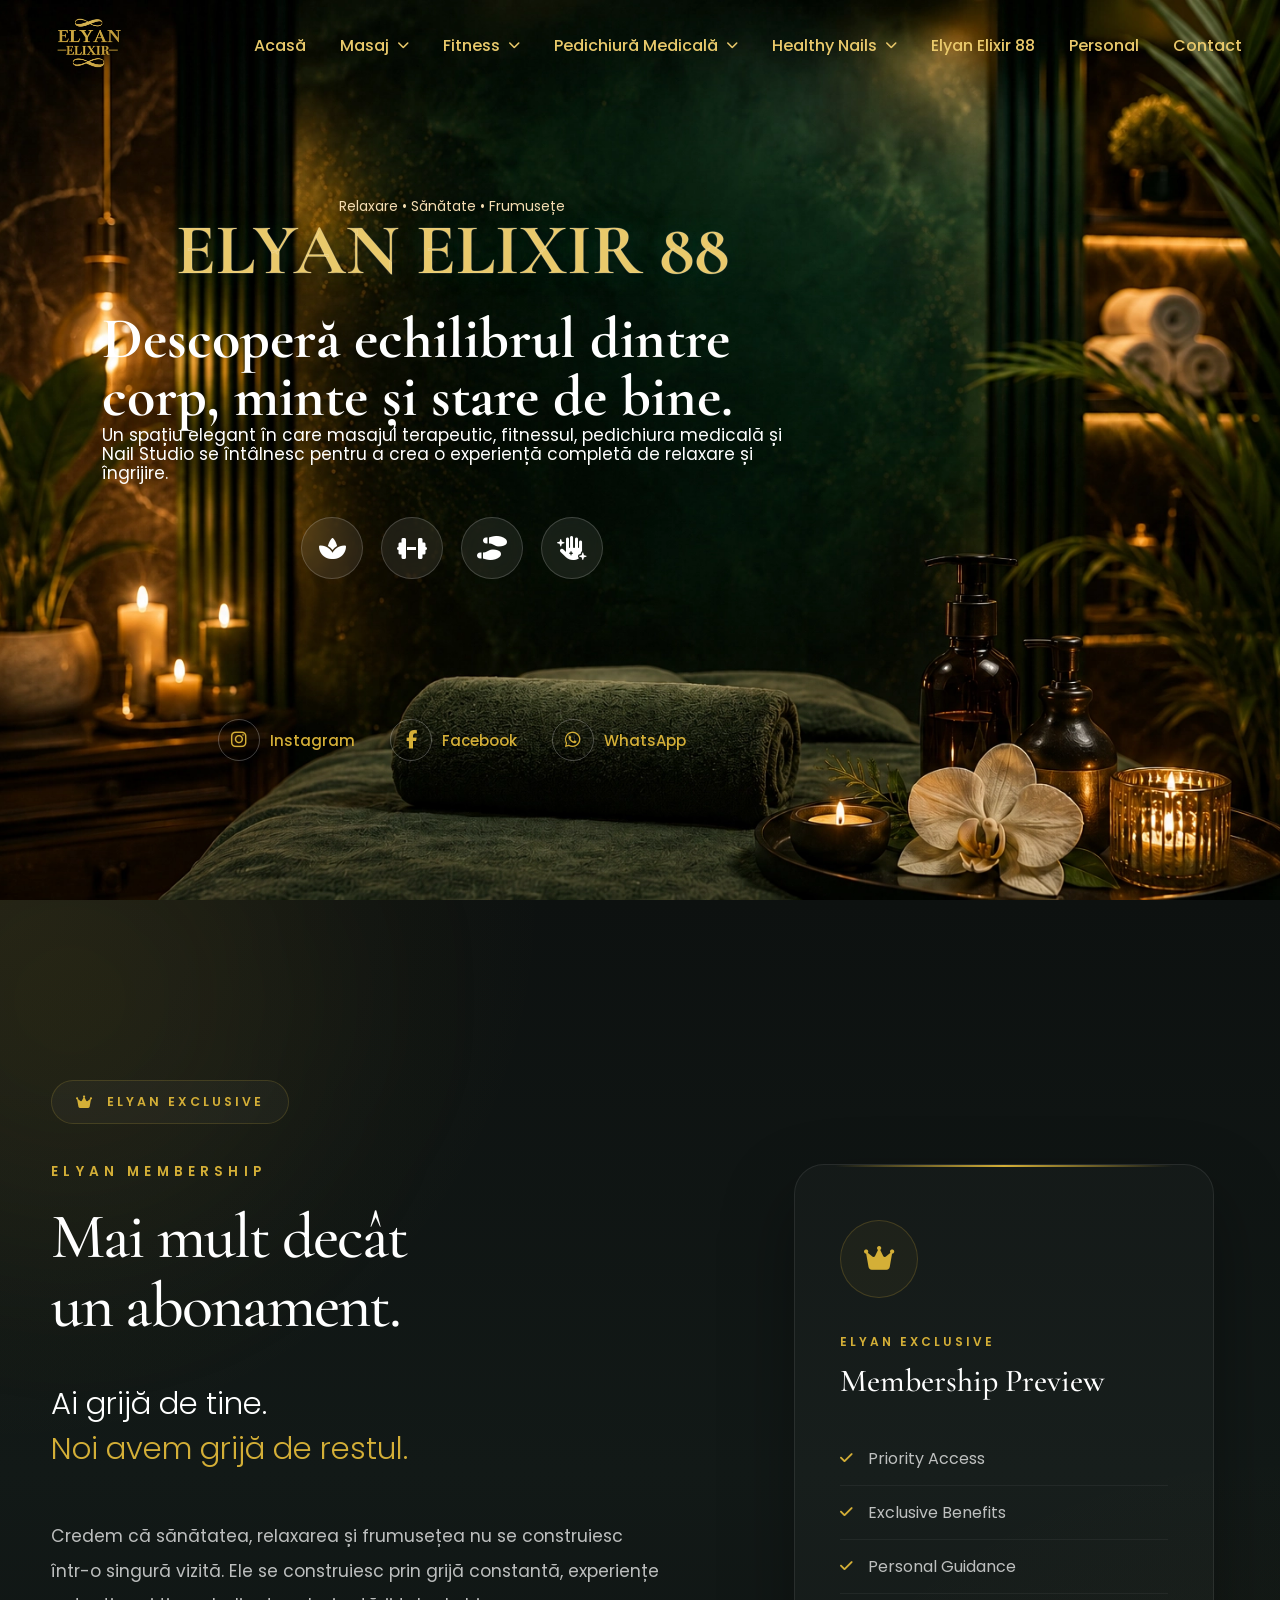
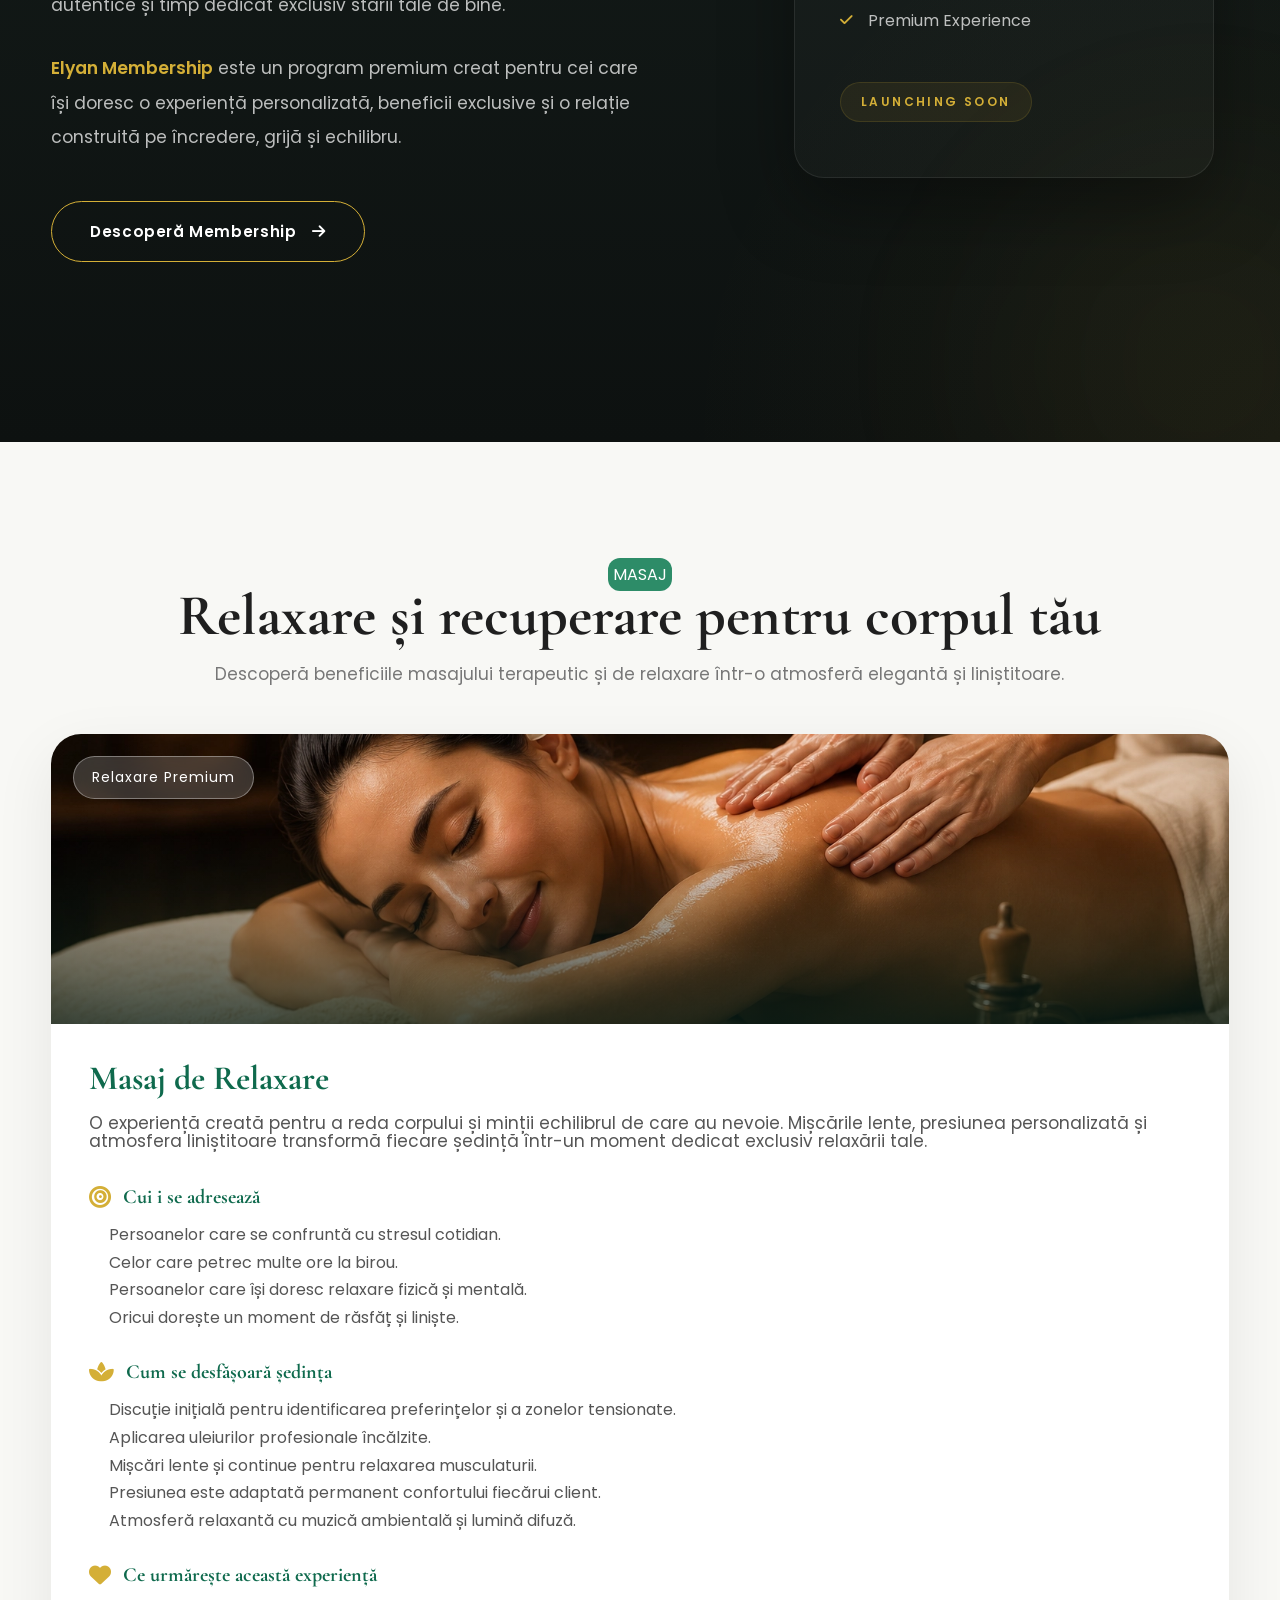
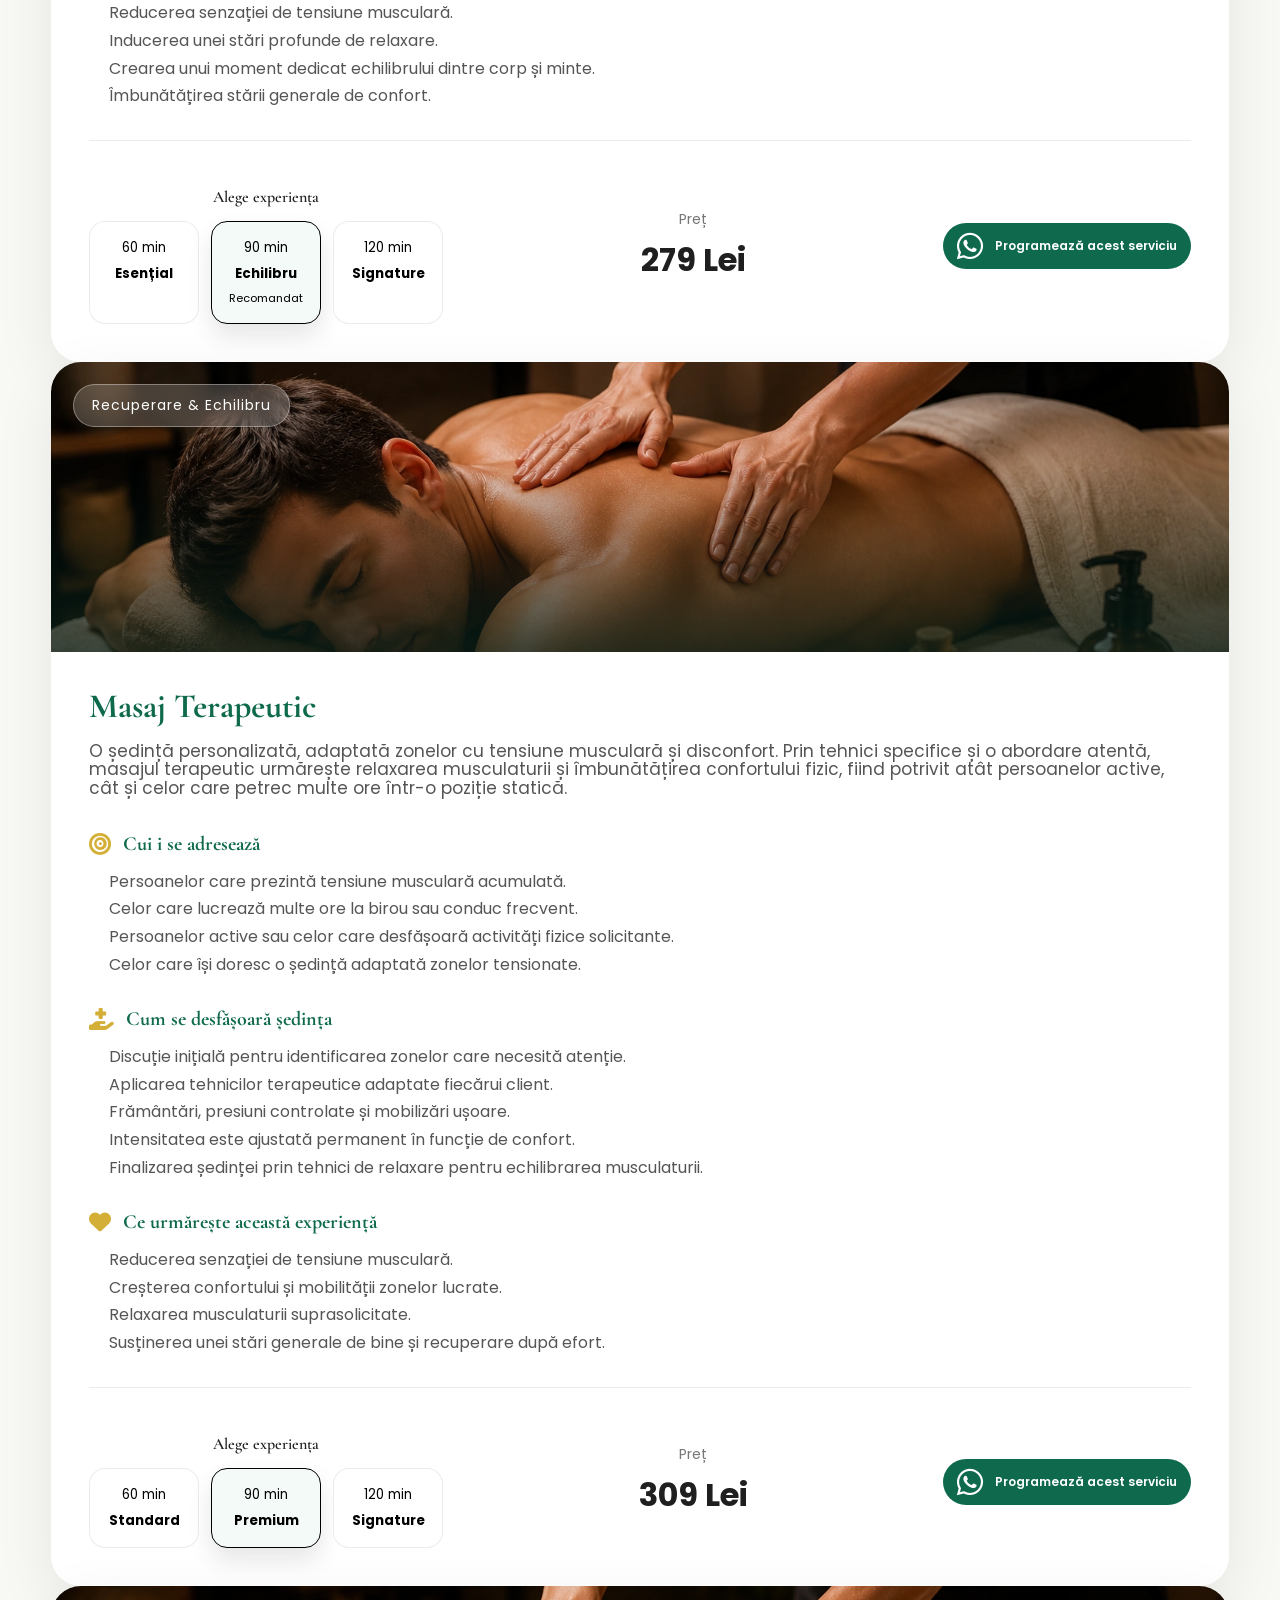
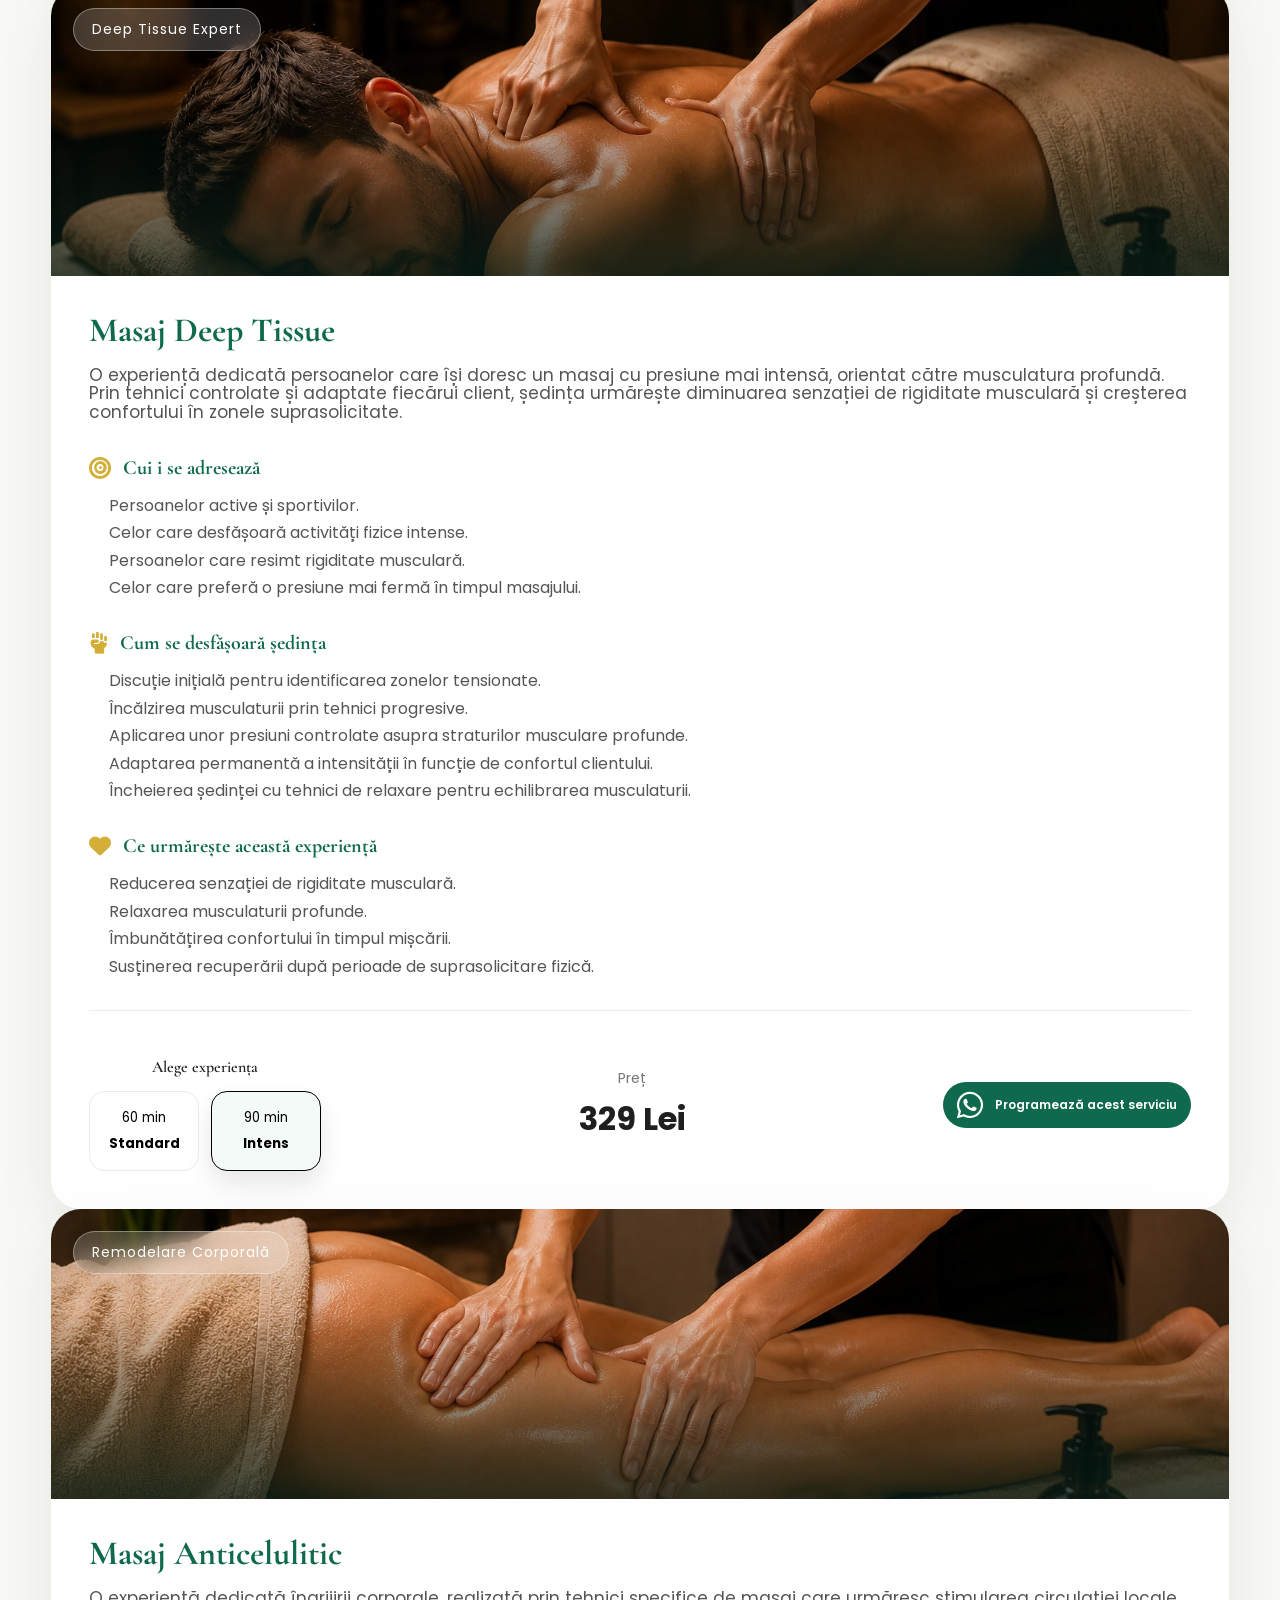
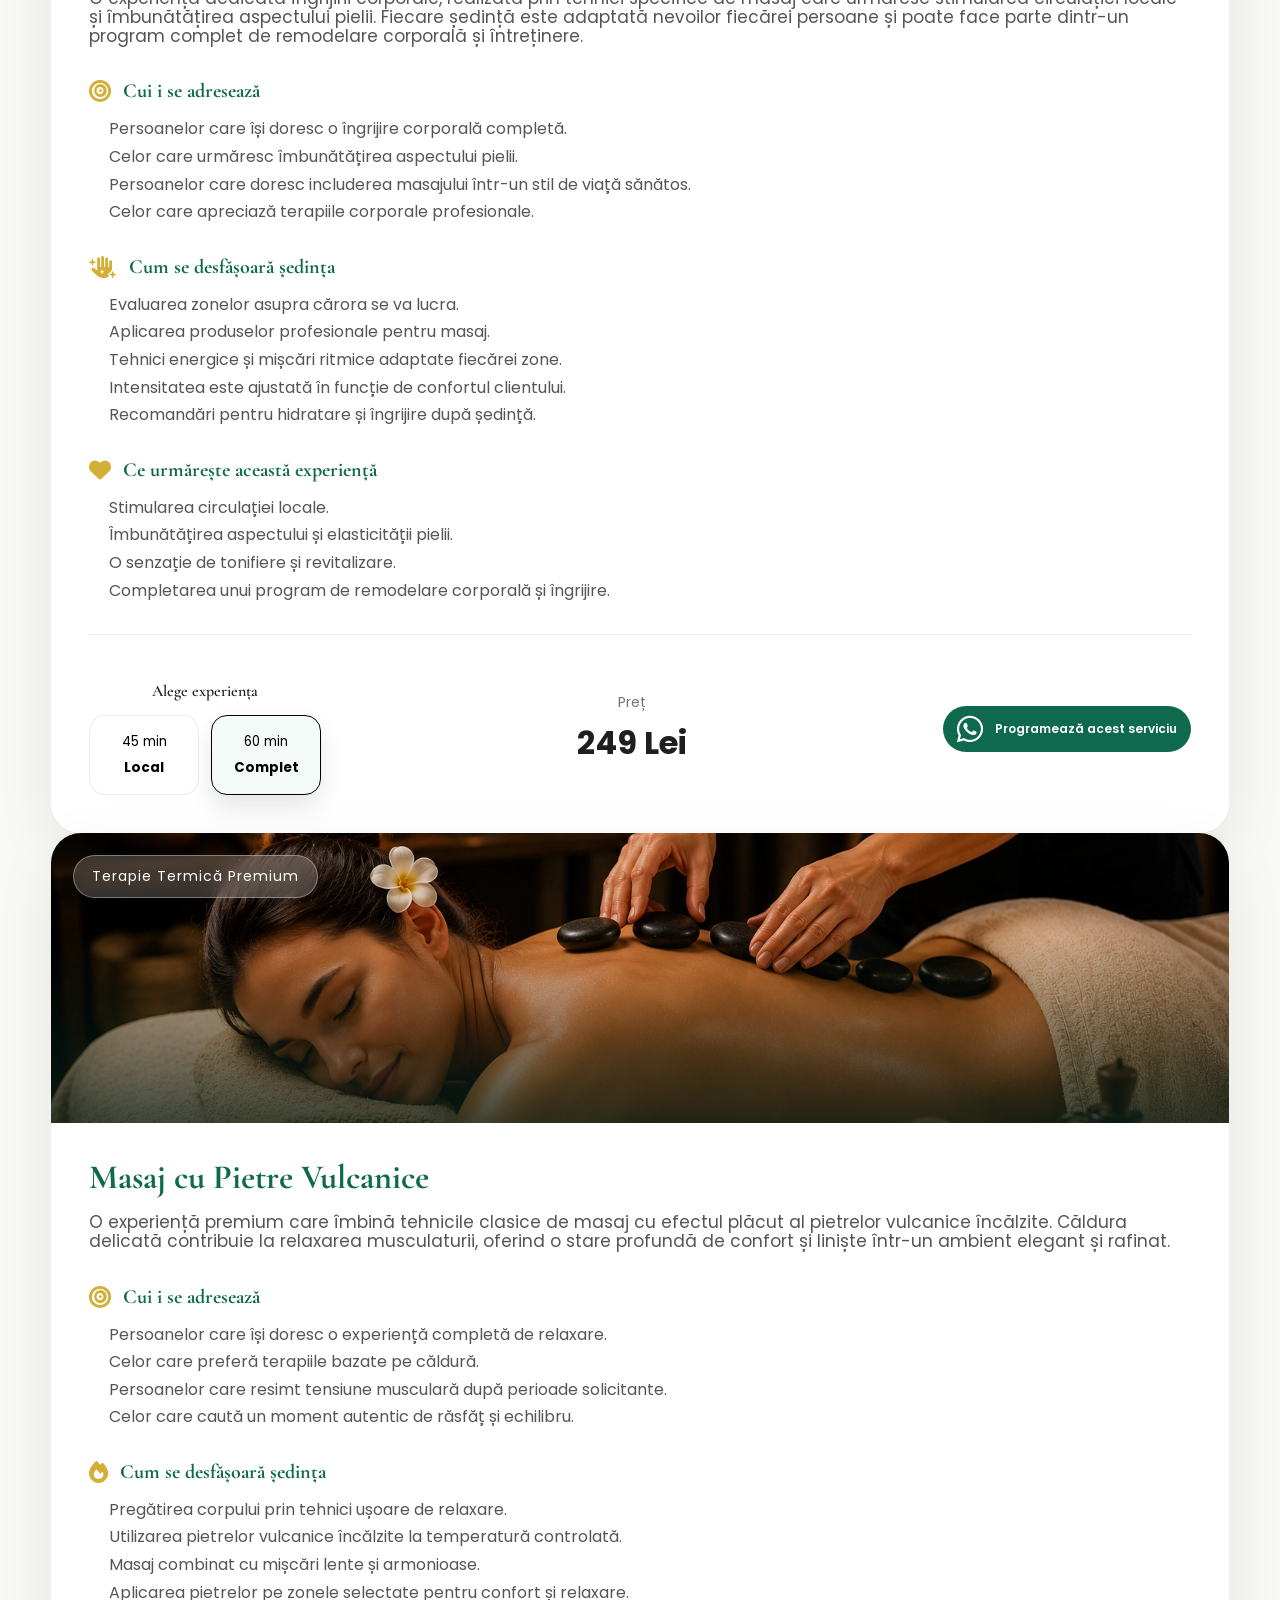
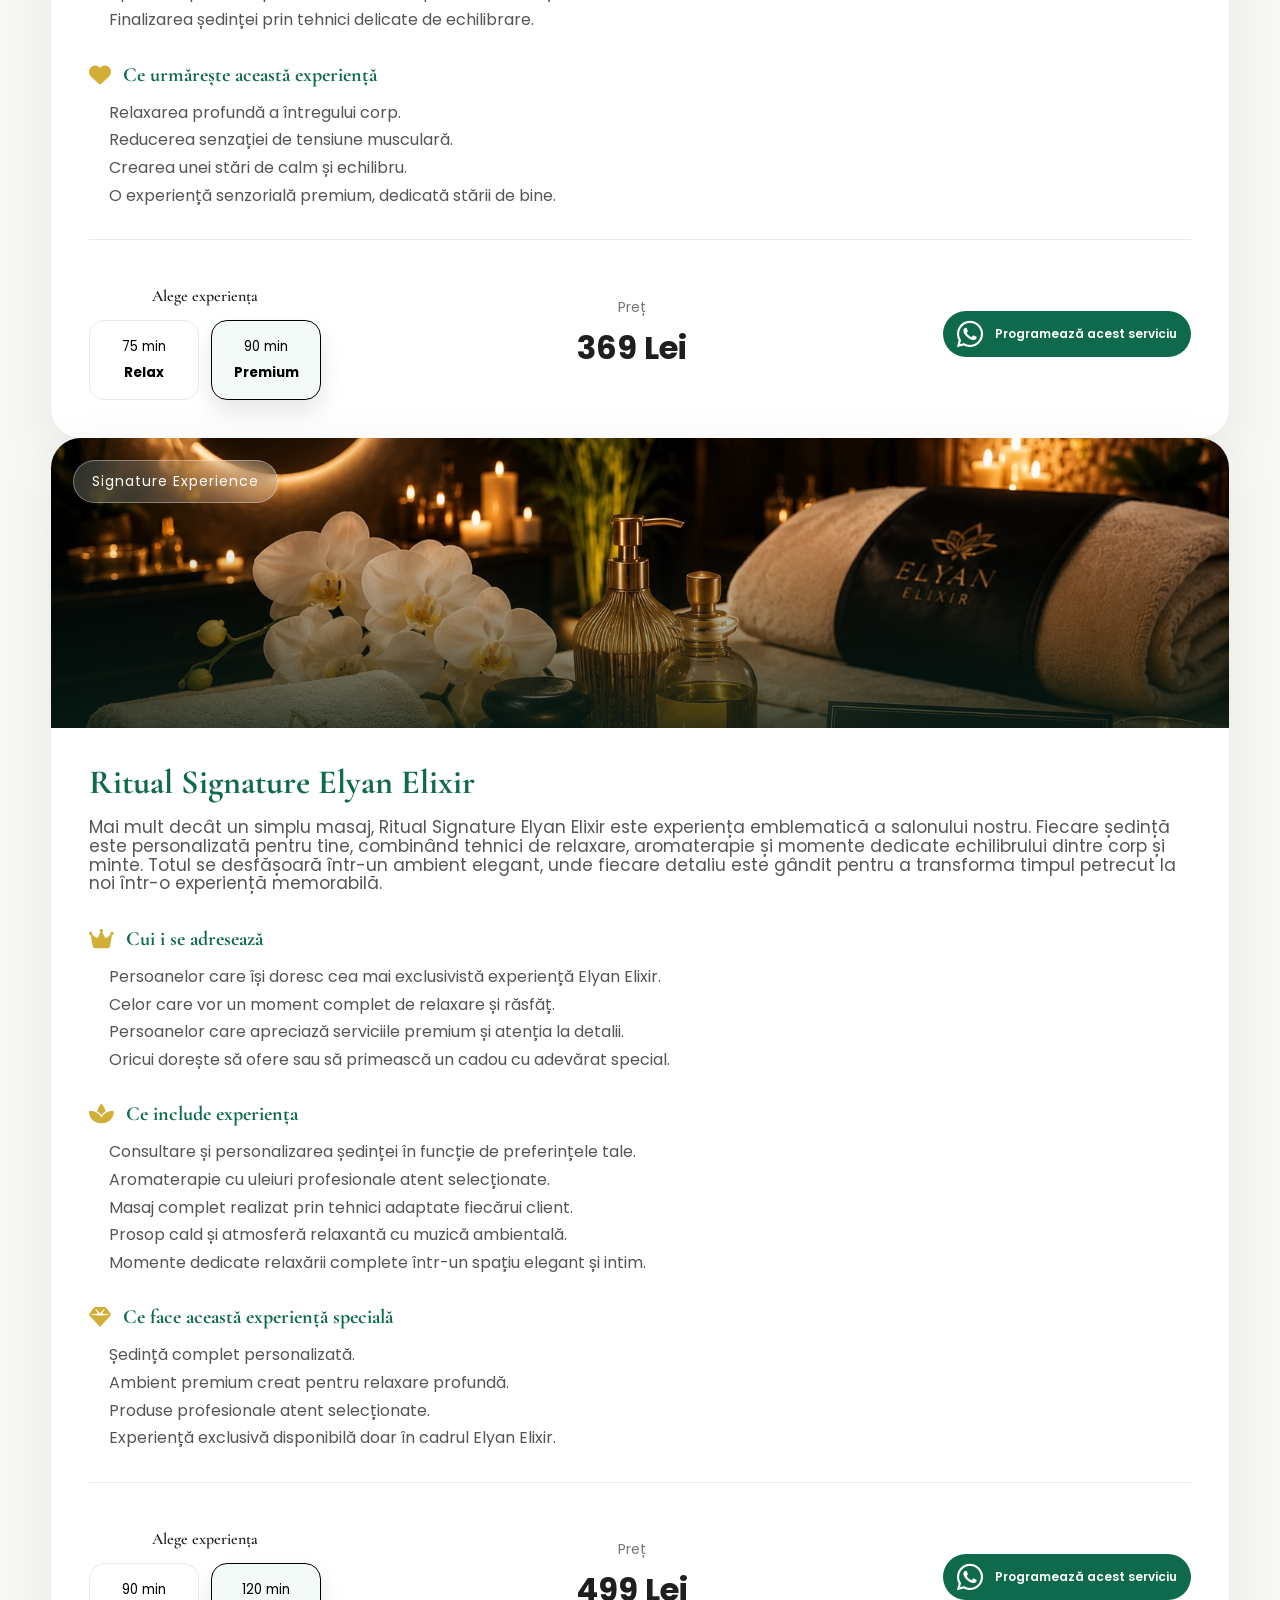
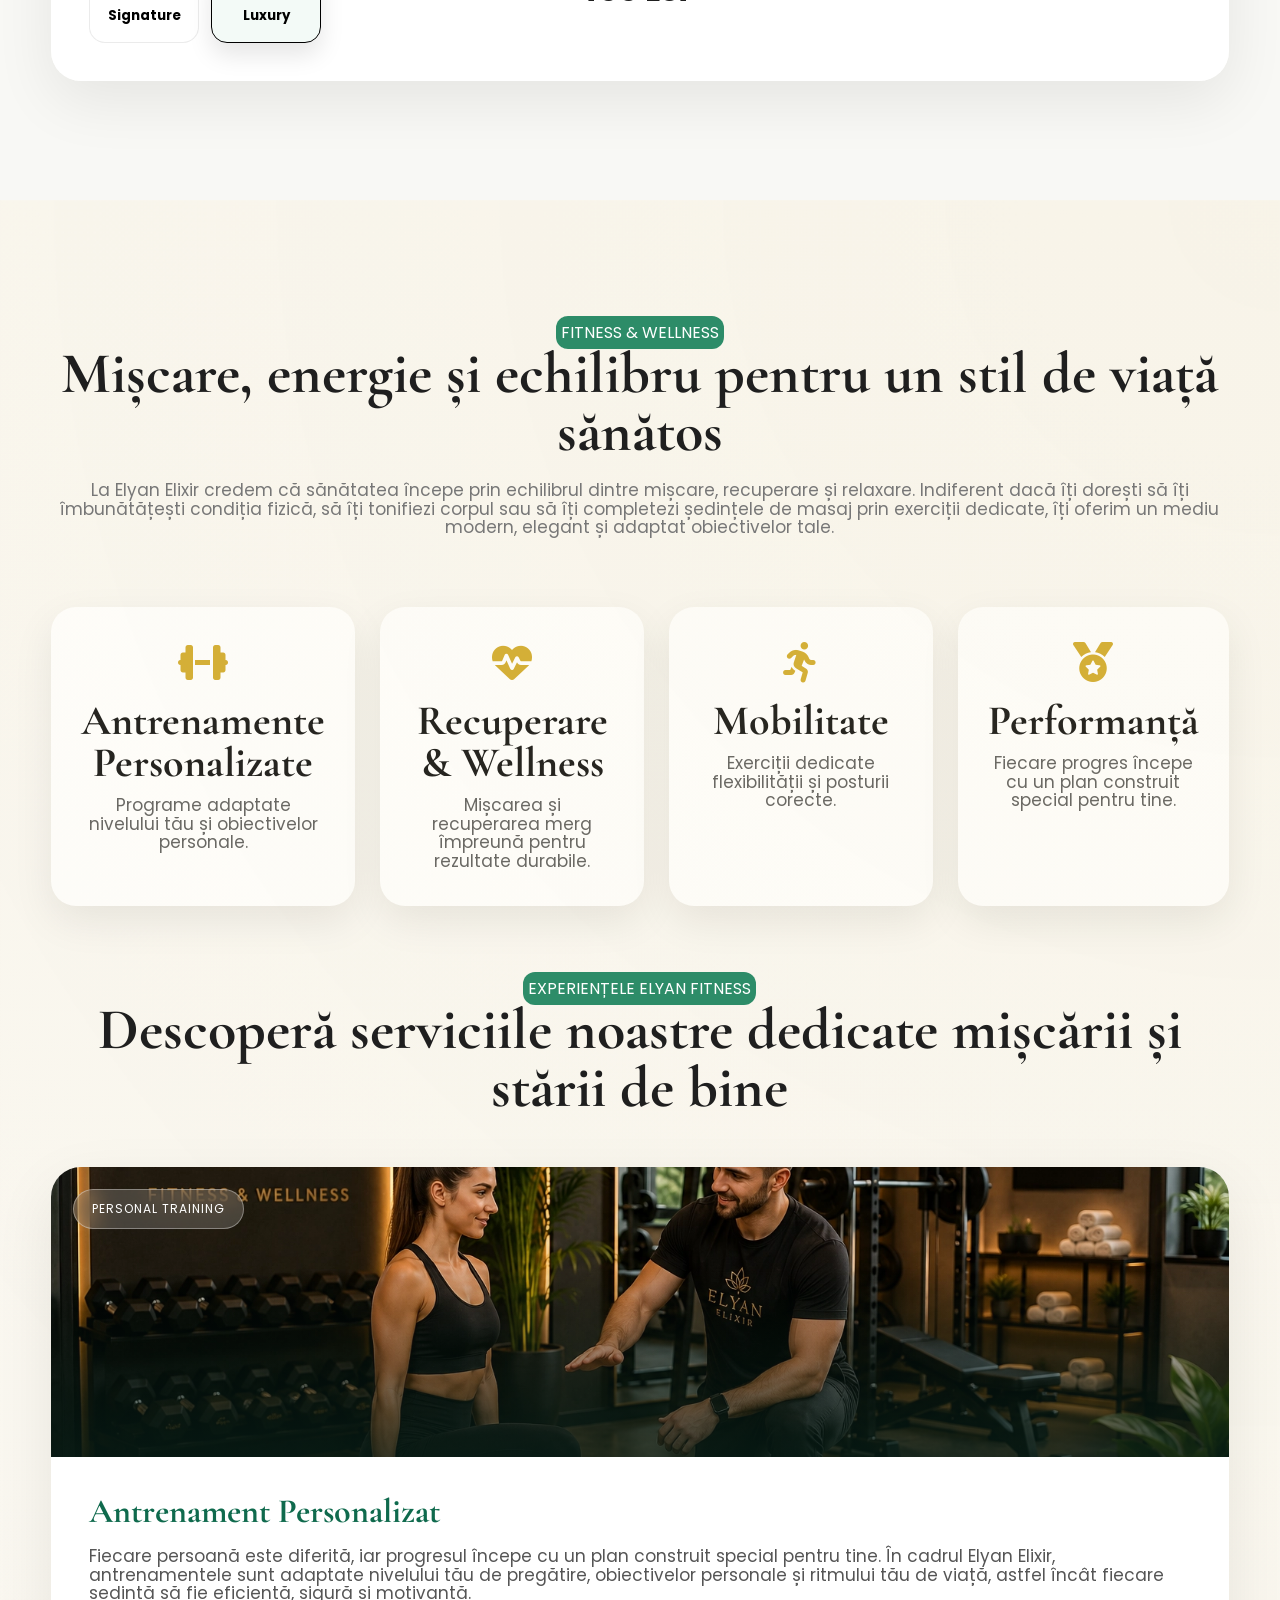
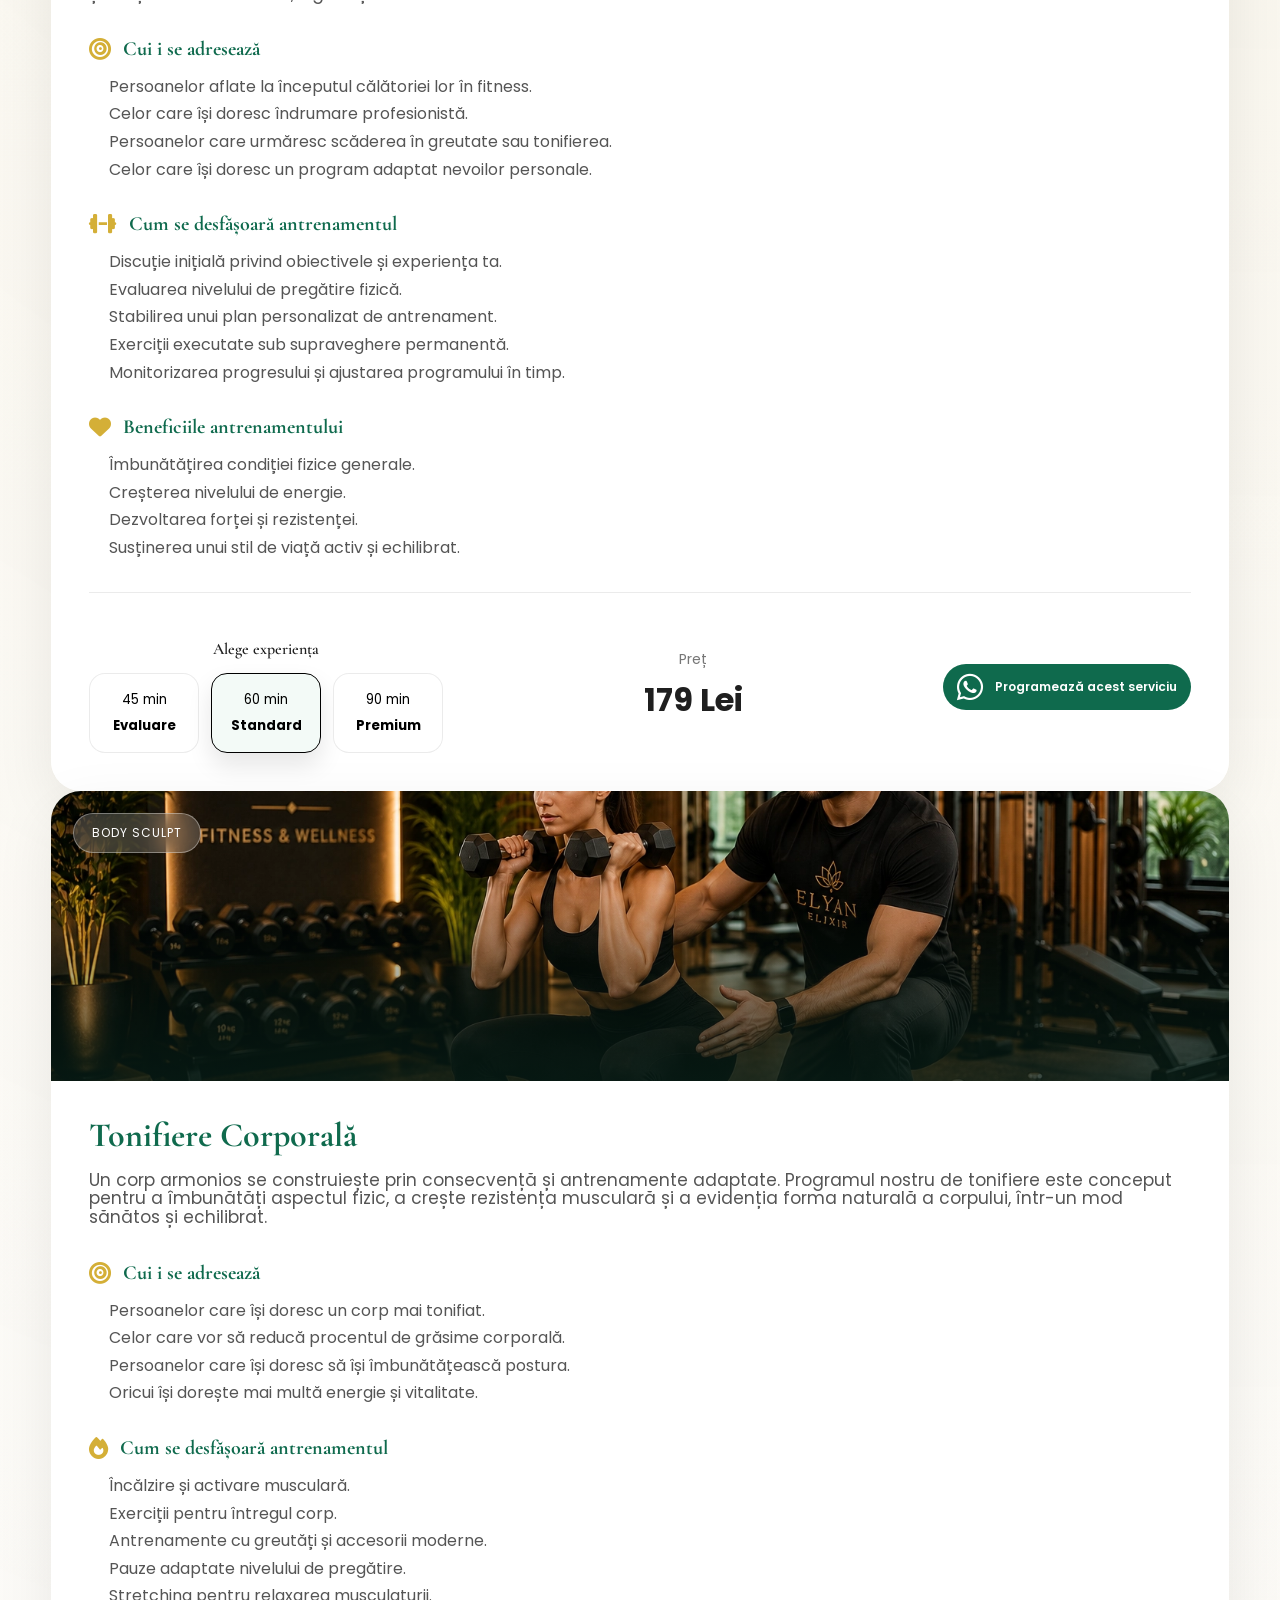
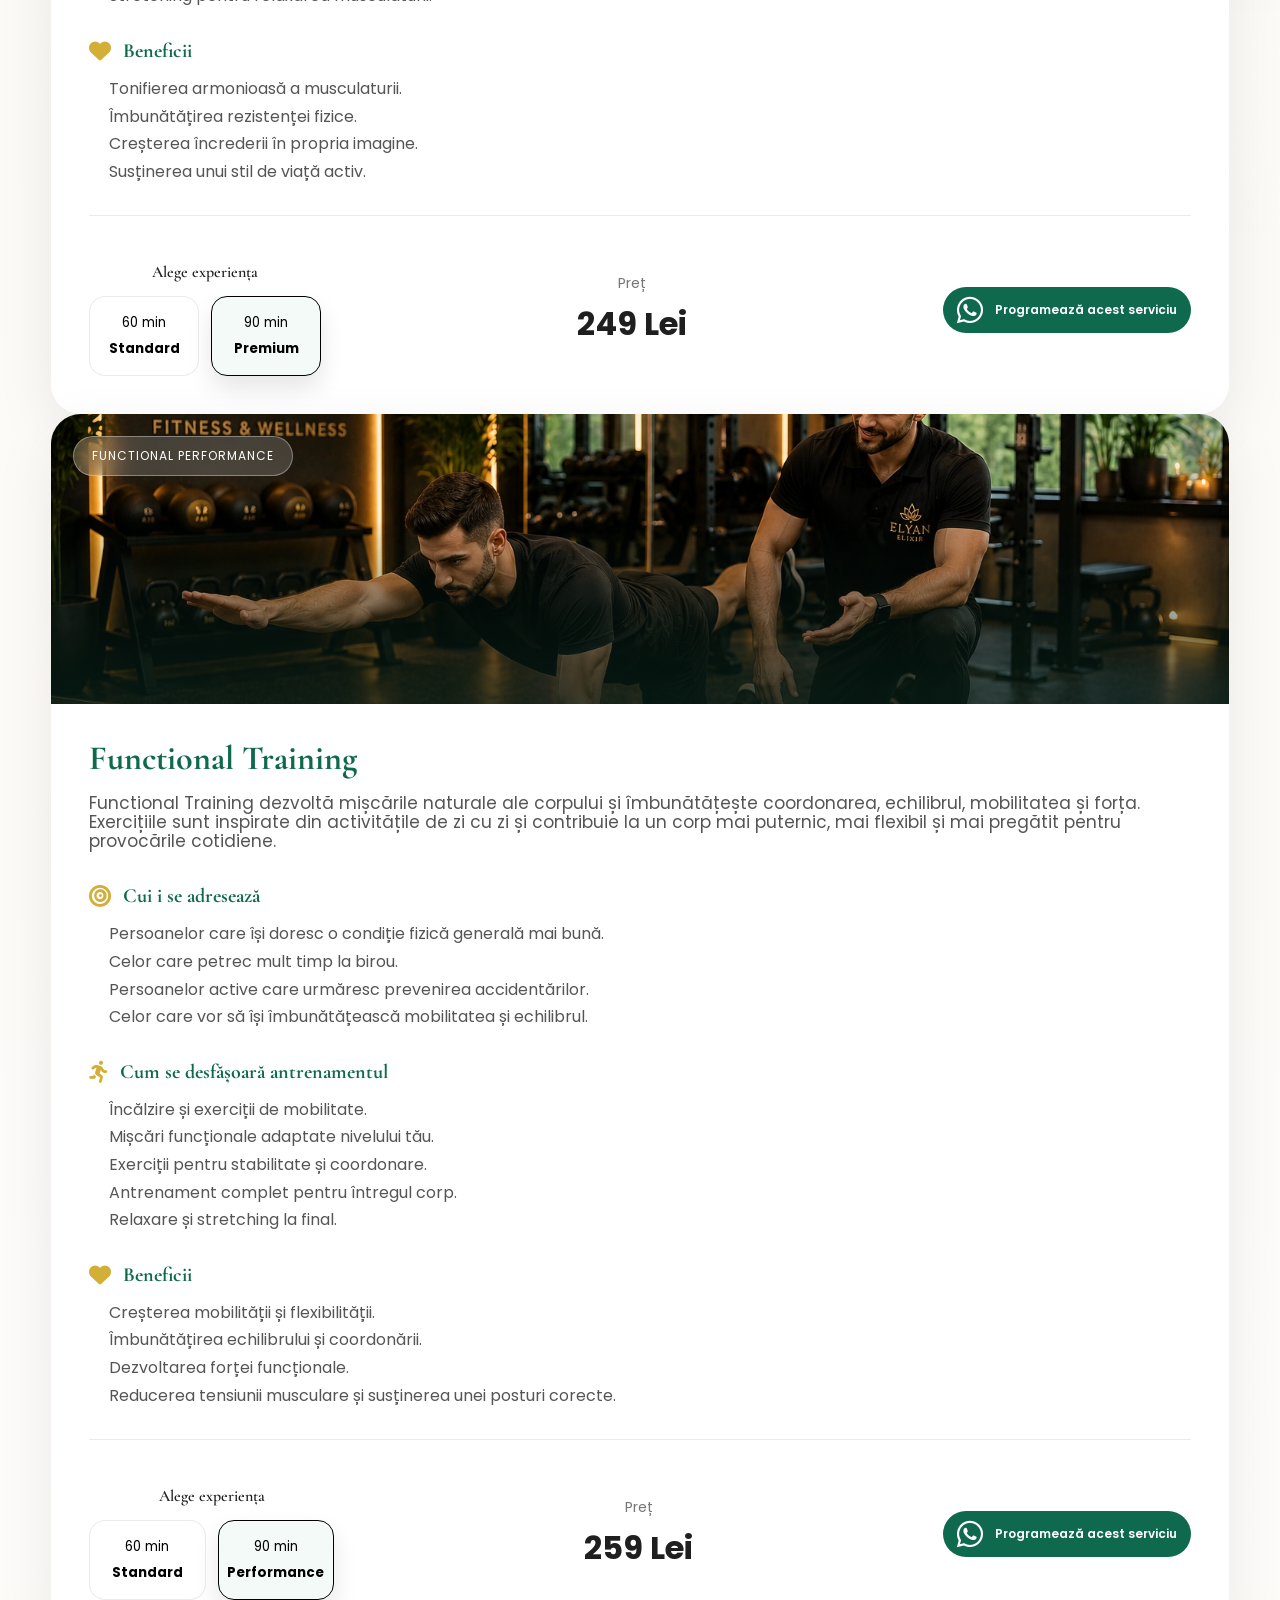
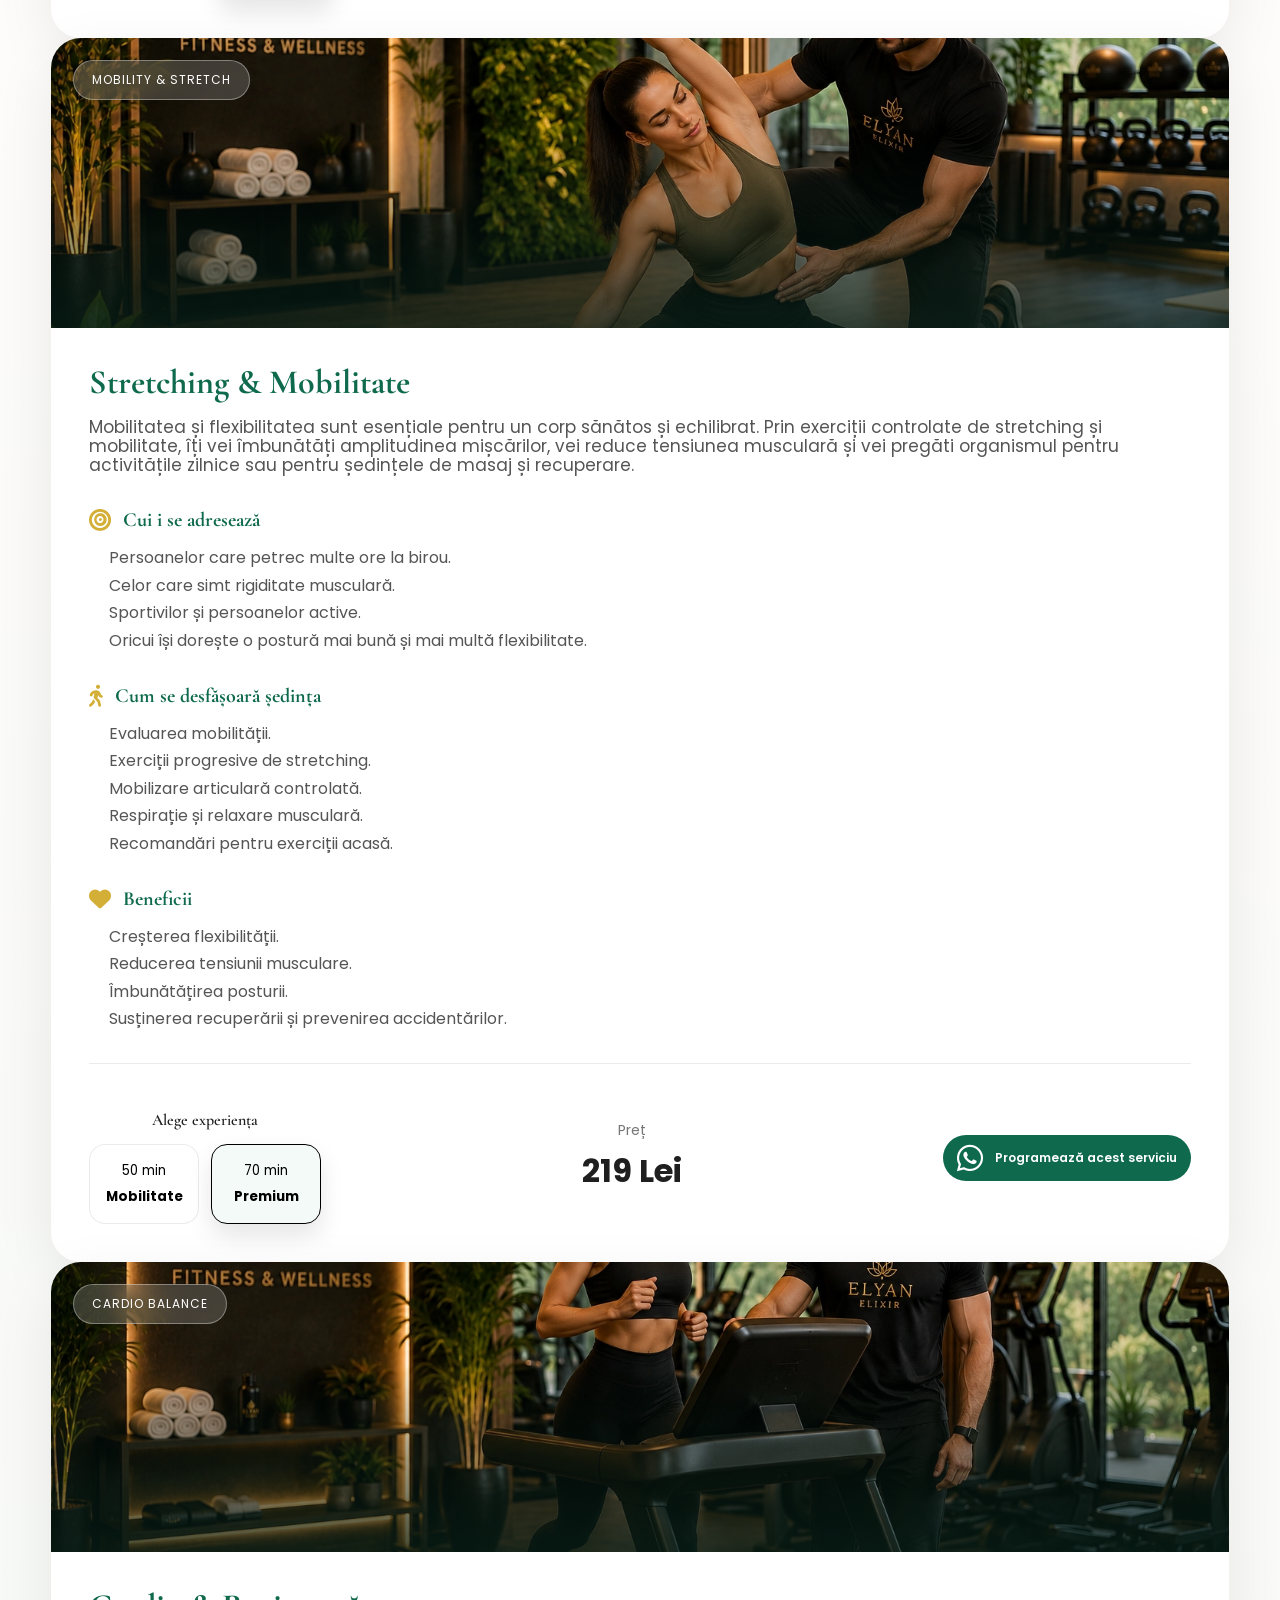
==== commit 5932e55a: "Add files via upload" ====
--- a/index.html
+++ b/index.html
@@ -633,6 +633,151 @@
         </div>
 
     </section>
+
+    <!-- ========================================================= -->
+<!-- ELYAN MEMBERSHIP -->
+<!-- ========================================================= -->
+
+        <!-- ========================================================= -->
+<!-- ELYAN MEMBERSHIP -->
+<!-- ========================================================= -->
+
+<section id="membership" class="membership reveal">
+
+    <div class="container">
+
+        <div class="membership-layout">
+
+            <!-- ====================================== -->
+            <!-- CONTENT -->
+            <!-- ====================================== -->
+
+            <div class="membership-content">
+
+                <span class="membership-badge">
+
+                    <i class="fa-solid fa-crown"></i>
+
+                    ELYAN EXCLUSIVE
+
+                </span>
+
+                <span class="membership-subtitle">
+
+                    ELYAN MEMBERSHIP
+
+                </span>
+
+                <h2 class="membership-title">
+
+                    Mai mult decât
+                    <br>
+                    un abonament.
+
+                </h2>
+
+                <div class="membership-motto">
+
+                    <span>Ai grijă de tine.</span>
+
+                    <span>Noi avem grijă de restul.</span>
+
+                </div>
+
+                <p class="membership-description">
+
+                    Credem că sănătatea, relaxarea și frumusețea nu se
+                    construiesc într-o singură vizită.
+
+                    Ele se construiesc prin grijă constantă, experiențe
+                    autentice și timp dedicat exclusiv stării tale de bine.
+
+                </p>
+
+                <p class="membership-description">
+
+                    <strong>Elyan Membership</strong> este un program premium
+                    creat pentru cei care își doresc o experiență personalizată,
+                    beneficii exclusive și o relație construită pe încredere,
+                    grijă și echilibru.
+
+                </p>
+
+                <a href="membership.html" class="btn-membership">
+
+                    Descoperă Membership
+
+                    <i class="fa-solid fa-arrow-right"></i>
+
+                </a>
+
+            </div>
+
+            <!-- ====================================== -->
+            <!-- PREVIEW -->
+            <!-- ====================================== -->
+
+            <aside class="membership-preview">
+
+                <div class="membership-card-preview">
+
+                    <div class="membership-card-icon">
+
+                        <i class="fa-solid fa-crown"></i>
+
+                    </div>
+
+                    <span class="membership-card-label">
+
+                        ELYAN EXCLUSIVE
+
+                    </span>
+
+                    <h3>
+
+                        Membership Preview
+
+                    </h3>
+
+                    <ul>
+
+                        <li>
+                            <i class="fa-solid fa-check"></i>
+                            Priority Access
+                        </li>
+
+                        <li>
+                            <i class="fa-solid fa-check"></i>
+                            Exclusive Benefits
+                        </li>
+
+                        <li>
+                            <i class="fa-solid fa-check"></i>
+                            Personal Guidance
+                        </li>
+
+                        <li>
+                            <i class="fa-solid fa-check"></i>
+                            Premium Experience
+                        </li>
+
+                    </ul>
+
+                    <span class="membership-launch">
+
+                        Launching Soon
+
+                    </span>
+
+                </div>
+
+            </aside>
+
+        </div>
+
+    </div>
+
+</section>
 
     <main>
 
--- a/style.css
+++ b/style.css
@@ -3130,4 +3130,784 @@
     color: white;
     text-transform: uppercase;
     margin-bottom: 16px;
-}+}
+
+/* =========================================================
+   ELYAN MEMBERSHIP
+   PART 1 - LAYOUT & CONTENT
+========================================================= */
+
+.membership{
+
+    --membership-bg:#0f1514;
+    --membership-surface:#171f1d;
+    --membership-border:rgba(212,175,55,.18);
+
+    --membership-gold:#d4af37;
+    --membership-gold-soft:#c8a85b;
+
+    --membership-text:#ffffff;
+    --membership-muted:rgba(255,255,255,.72);
+
+    position:relative;
+    overflow:hidden;
+
+    padding:180px 0;
+
+    background:
+        radial-gradient(circle at top left,
+        rgba(212,175,55,.08),
+        transparent 32%),
+
+        radial-gradient(circle at bottom right,
+        rgba(212,175,55,.05),
+        transparent 35%),
+
+        linear-gradient(
+            180deg,
+            #0d1110 0%,
+            #121917 50%,
+            #0d1110 100%
+        );
+
+}
+
+
+/* Decorative Lights */
+
+.membership::before{
+
+    content:"";
+
+    position:absolute;
+
+    width:700px;
+    height:700px;
+
+    left:-280px;
+    top:-250px;
+
+    border-radius:50%;
+
+    background:
+        radial-gradient(circle,
+        rgba(212,175,55,.08),
+        transparent 70%);
+
+    filter:blur(80px);
+
+    pointer-events:none;
+
+}
+
+.membership::after{
+
+    content:"";
+
+    position:absolute;
+
+    width:600px;
+    height:600px;
+
+    right:-220px;
+    bottom:-220px;
+
+    border-radius:50%;
+
+    background:
+        radial-gradient(circle,
+        rgba(212,175,55,.05),
+        transparent 70%);
+
+    filter:blur(80px);
+
+    pointer-events:none;
+
+}
+
+
+/* Container */
+
+.membership .container{
+
+    position:relative;
+
+    z-index:2;
+
+}
+
+
+/* =========================================================
+   GRID
+========================================================= */
+
+.membership-layout{
+
+    display:grid;
+
+    grid-template-columns:1.15fr .85fr;
+
+    align-items:center;
+
+    gap:120px;
+
+}
+
+
+/* =========================================================
+   LEFT CONTENT
+========================================================= */
+
+.membership-content{
+
+    max-width:760px;
+
+}
+
+
+/* =========================================================
+   BADGE
+========================================================= */
+
+.membership-badge{
+
+    display:inline-flex;
+
+    align-items:center;
+
+    gap:12px;
+
+    padding:12px 24px;
+
+    margin-bottom:38px;
+
+    border-radius:999px;
+
+    border:1px solid var(--membership-border);
+
+    background:rgba(255,255,255,.03);
+
+    color:var(--membership-gold);
+
+    font-size:.78rem;
+
+    font-weight:600;
+
+    letter-spacing:.24em;
+
+    text-transform:uppercase;
+
+}
+
+.membership-badge i{
+
+    font-size:.9rem;
+
+}
+
+
+/* =========================================================
+   SUBTITLE
+========================================================= */
+
+.membership-subtitle{
+
+    display:block;
+
+    margin-bottom:20px;
+
+    color:var(--membership-gold);
+
+    font-size:.85rem;
+
+    font-weight:600;
+
+    letter-spacing:.38em;
+
+    text-transform:uppercase;
+
+}
+
+
+/* =========================================================
+   TITLE
+========================================================= */
+
+.membership-title{
+
+    margin:0;
+
+    margin-bottom:42px;
+
+    color:var(--membership-text);
+
+    font-size:clamp(3rem,5vw,5.2rem);
+
+    font-weight:500;
+
+    line-height:1.08;
+
+    letter-spacing:-.03em;
+
+}
+
+
+/* =========================================================
+   MOTTO
+========================================================= */
+
+.membership-motto{
+
+    margin-bottom:48px;
+
+}
+
+.membership-motto span{
+
+    display:block;
+
+    color:#fff;
+
+    font-size:clamp(1.7rem,2.4vw,2.6rem);
+
+    font-weight:300;
+
+    line-height:1.45;
+
+}
+
+.membership-motto span:last-child{
+
+    color:var(--membership-gold);
+
+}
+
+
+/* =========================================================
+   DESCRIPTION
+========================================================= */
+
+.membership-description{
+
+    margin:0 0 28px;
+
+    color:var(--membership-muted);
+
+    font-size:1.08rem;
+
+    line-height:2;
+
+}
+
+.membership-description strong{
+
+    color:var(--membership-gold);
+
+    font-weight:600;
+
+}
+
+
+/* =========================================================
+   BUTTON
+========================================================= */
+
+.btn-membership{
+
+    display:inline-flex;
+
+    align-items:center;
+
+    justify-content:center;
+
+    gap:16px;
+
+    margin-top:18px;
+
+    padding:18px 38px;
+
+    border:1px solid var(--membership-gold);
+
+    border-radius:999px;
+
+    background:transparent;
+
+    color:#fff;
+
+    font-size:.95rem;
+
+    font-weight:600;
+
+    letter-spacing:.04em;
+
+    text-decoration:none;
+
+    transition:
+        background .35s ease,
+        color .35s ease,
+        transform .35s ease,
+        border-color .35s ease;
+
+}
+
+.btn-membership i{
+
+    transition:transform .35s ease;
+
+}
+
+.btn-membership:hover{
+
+    background:var(--membership-gold);
+
+    color:#111;
+
+    transform:translateY(-4px);
+
+}
+
+.btn-membership:hover i{
+
+    transform:translateX(6px);
+
+}
+
+/* =========================================================
+   MEMBERSHIP PREVIEW
+========================================================= */
+
+.membership-preview{
+
+    display:flex;
+
+    justify-content:center;
+
+    align-items:center;
+
+}
+
+
+/* =========================================================
+   PREMIUM CARD
+========================================================= */
+
+.membership-card-preview{
+
+    position:relative;
+
+    width:100%;
+
+    max-width:420px;
+
+    padding:55px 45px;
+
+    border-radius:30px;
+
+    background:rgba(255,255,255,.025);
+
+    border:1px solid rgba(255,255,255,.08);
+
+    box-shadow:
+        0 30px 70px rgba(0,0,0,.35);
+
+    transition:
+        transform .45s ease,
+        border-color .45s ease,
+        box-shadow .45s ease;
+
+}
+
+
+/* Top Gold Line */
+
+.membership-card-preview::before{
+
+    content:"";
+
+    position:absolute;
+
+    left:40px;
+
+    right:40px;
+
+    top:0;
+
+    height:2px;
+
+    background:linear-gradient(
+        90deg,
+        transparent,
+        var(--membership-gold),
+        transparent
+    );
+
+}
+
+
+/* Hover */
+
+.membership-card-preview:hover{
+
+    transform:translateY(-8px);
+
+    border-color:rgba(212,175,55,.25);
+
+    box-shadow:
+        0 40px 90px rgba(0,0,0,.45);
+
+}
+
+
+/* =========================================================
+   ICON
+========================================================= */
+
+.membership-card-icon{
+
+    width:78px;
+
+    height:78px;
+
+    display:flex;
+
+    align-items:center;
+
+    justify-content:center;
+
+    margin-bottom:35px;
+
+    border-radius:50%;
+
+    border:1px solid rgba(212,175,55,.20);
+
+    background:rgba(212,175,55,.05);
+
+    color:var(--membership-gold);
+
+    font-size:1.7rem;
+
+}
+
+
+/* =========================================================
+   LABEL
+========================================================= */
+
+.membership-card-label{
+
+    display:block;
+
+    margin-bottom:14px;
+
+    color:var(--membership-gold);
+
+    font-size:.75rem;
+
+    font-weight:600;
+
+    letter-spacing:.25em;
+
+    text-transform:uppercase;
+
+}
+
+
+/* =========================================================
+   CARD TITLE
+========================================================= */
+
+.membership-card-preview h3{
+
+    margin:0 0 35px;
+
+    color:#fff;
+
+    font-size:2rem;
+
+    font-weight:500;
+
+}
+
+
+/* =========================================================
+   LIST
+========================================================= */
+
+.membership-card-preview ul{
+
+    list-style:none;
+
+    margin:0;
+
+    padding:0;
+
+}
+
+.membership-card-preview li{
+
+    display:flex;
+
+    align-items:center;
+
+    gap:15px;
+
+    padding:14px 0;
+
+    color:var(--membership-muted);
+
+    border-bottom:1px solid rgba(255,255,255,.05);
+
+}
+
+.membership-card-preview li:last-child{
+
+    border:none;
+
+}
+
+.membership-card-preview li i{
+
+    color:var(--membership-gold);
+
+    font-size:.9rem;
+
+}
+
+
+/* =========================================================
+   FOOTER
+========================================================= */
+
+.membership-launch{
+
+    display:inline-flex;
+
+    align-items:center;
+
+    justify-content:center;
+
+    margin-top:35px;
+
+    padding:10px 20px;
+
+    border-radius:999px;
+
+    background:rgba(212,175,55,.08);
+
+    border:1px solid rgba(212,175,55,.15);
+
+    color:var(--membership-gold);
+
+    font-size:.75rem;
+
+    font-weight:600;
+
+    letter-spacing:.20em;
+
+    text-transform:uppercase;
+
+}
+
+
+/* =========================================================
+   RESPONSIVE
+========================================================= */
+
+@media(max-width:1200px){
+
+    .membership-layout{
+
+        gap:80px;
+
+    }
+
+}
+
+
+@media(max-width:992px){
+
+    .membership{
+
+        padding:120px 0;
+
+    }
+
+    .membership-layout{
+
+        grid-template-columns:1fr;
+
+        gap:70px;
+
+    }
+
+    .membership-content{
+
+        max-width:100%;
+
+        text-align:center;
+
+    }
+
+    .membership-preview{
+
+        width:100%;
+
+    }
+
+    .membership-card-preview{
+
+        max-width:650px;
+
+        margin:auto;
+
+    }
+
+}
+
+
+@media(max-width:768px){
+
+    .membership{
+
+        padding:90px 0;
+
+    }
+
+    .membership-title{
+
+        font-size:2.6rem;
+
+    }
+
+    .membership-motto{
+
+        margin-bottom:35px;
+
+    }
+
+    .membership-motto span{
+
+        font-size:1.6rem;
+
+    }
+
+    .membership-description{
+
+        font-size:1rem;
+
+        line-height:1.8;
+
+    }
+
+    .membership-card-preview{
+
+        padding:40px 28px;
+
+        border-radius:24px;
+
+    }
+
+    .membership-card-icon{
+
+        width:65px;
+
+        height:65px;
+
+        font-size:1.3rem;
+
+        margin-bottom:25px;
+
+    }
+
+    .membership-card-preview h3{
+
+        font-size:1.6rem;
+
+    }
+
+    .btn-membership{
+
+        width:100%;
+
+    }
+
+}
+
+
+@media(max-width:480px){
+
+    .membership{
+
+        padding:80px 0;
+
+    }
+
+    .membership-badge{
+
+        font-size:.65rem;
+
+        letter-spacing:.15em;
+
+        padding:10px 18px;
+
+    }
+
+    .membership-subtitle{
+
+        letter-spacing:.25em;
+
+    }
+
+    .membership-title{
+
+        font-size:2.1rem;
+
+    }
+
+    .membership-motto span{
+
+        font-size:1.35rem;
+
+    }
+
+    .membership-description{
+
+        font-size:.95rem;
+
+    }
+
+    .membership-card-preview{
+
+        padding:35px 22px;
+
+    }
+
+    .membership-card-preview li{
+
+        font-size:.95rem;
+
+    }
+
+}
+
+@keyframes membershipFloat{
+
+    0%,100%{
+
+        transform:translateY(0);
+
+    }
+
+    50%{
+
+        transform:translateY(-10px);
+
+    }
+
+}
+
+.membership-card-preview{
+
+    animation:membershipFloat 8s ease-in-out infinite;
+
+}
